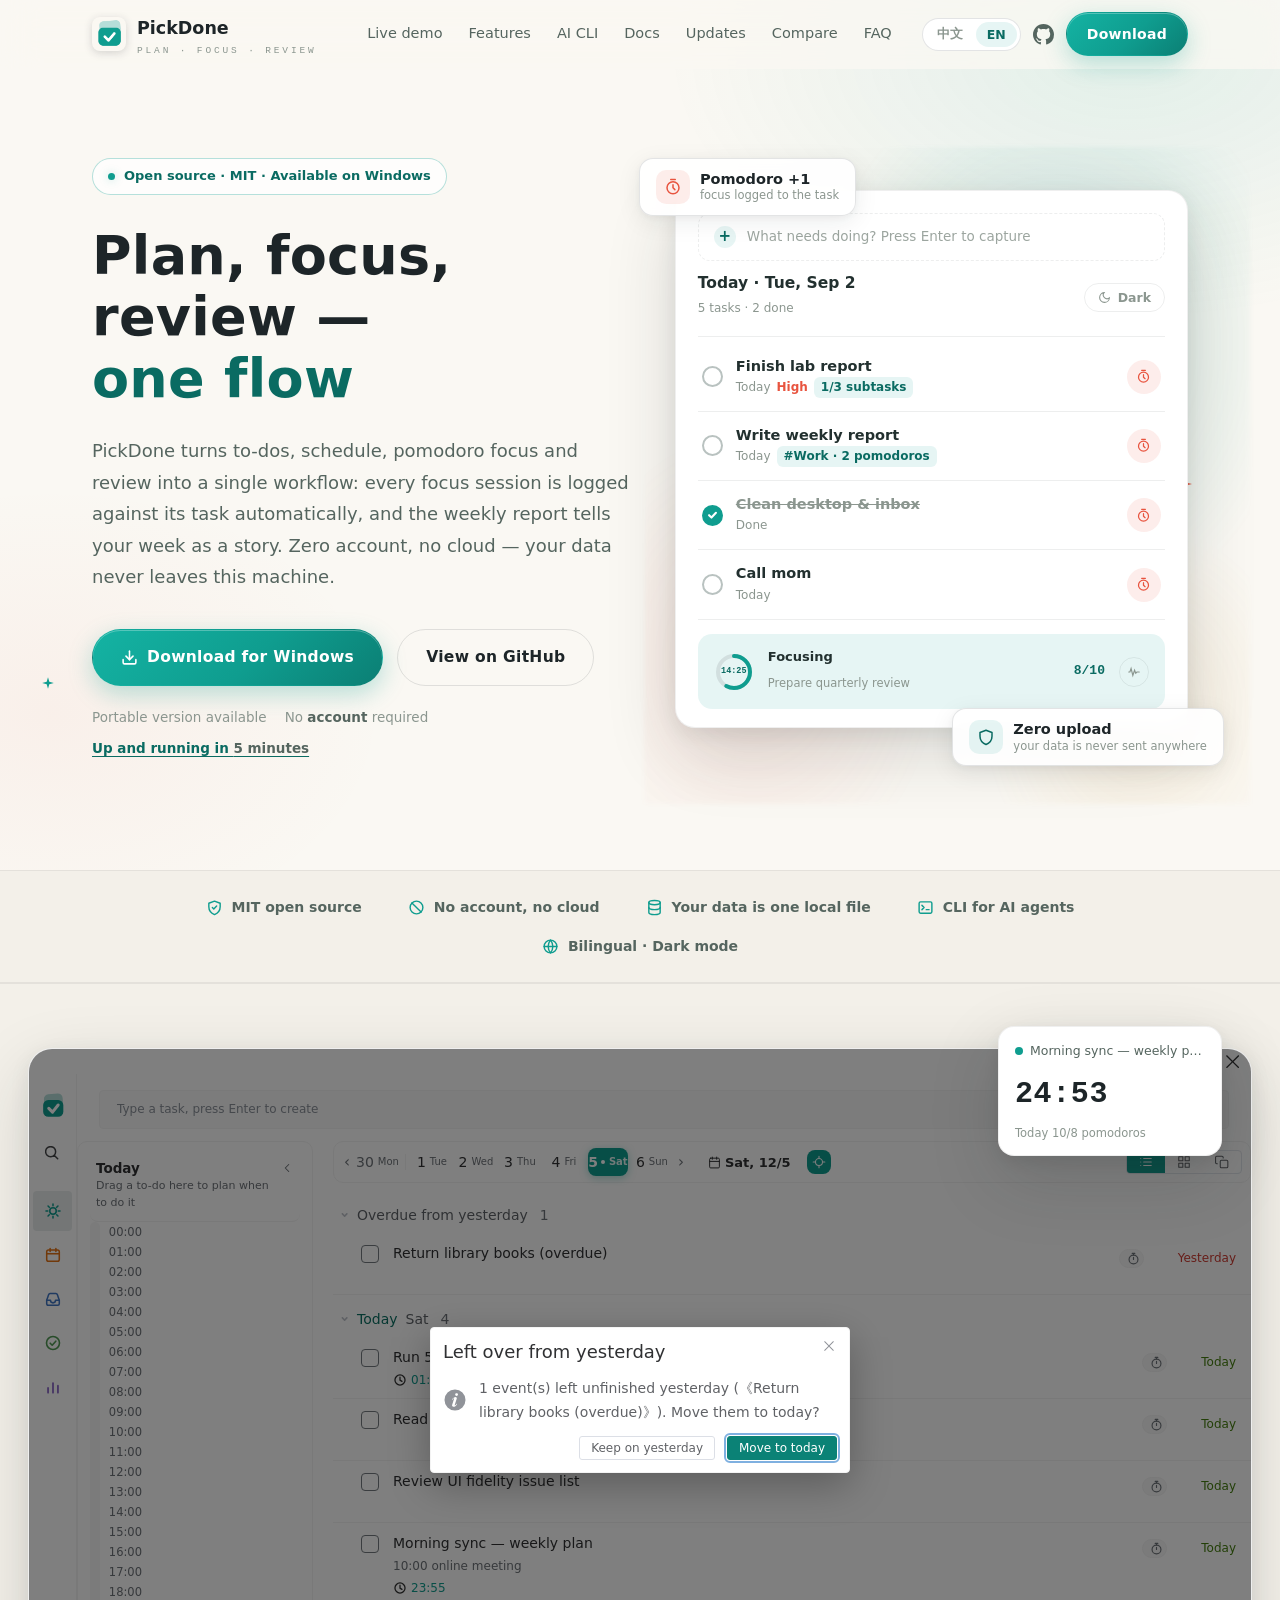
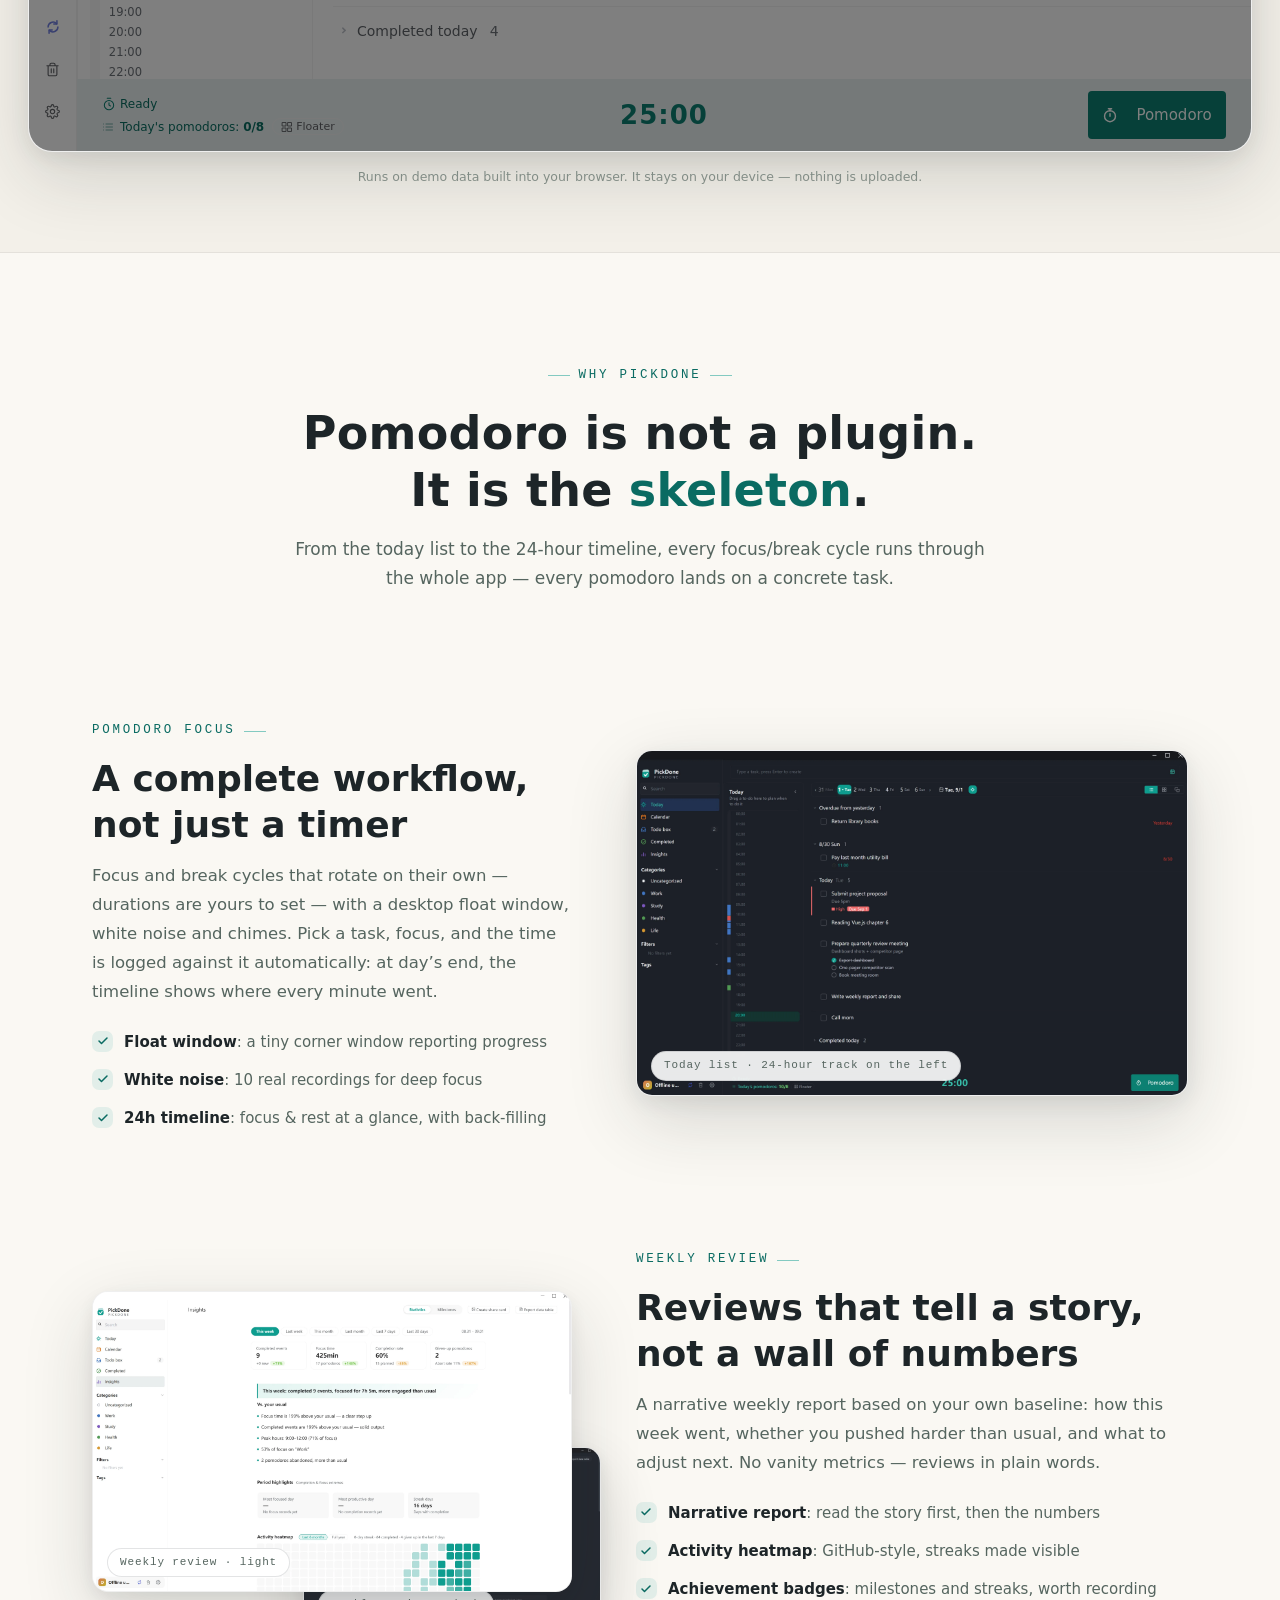
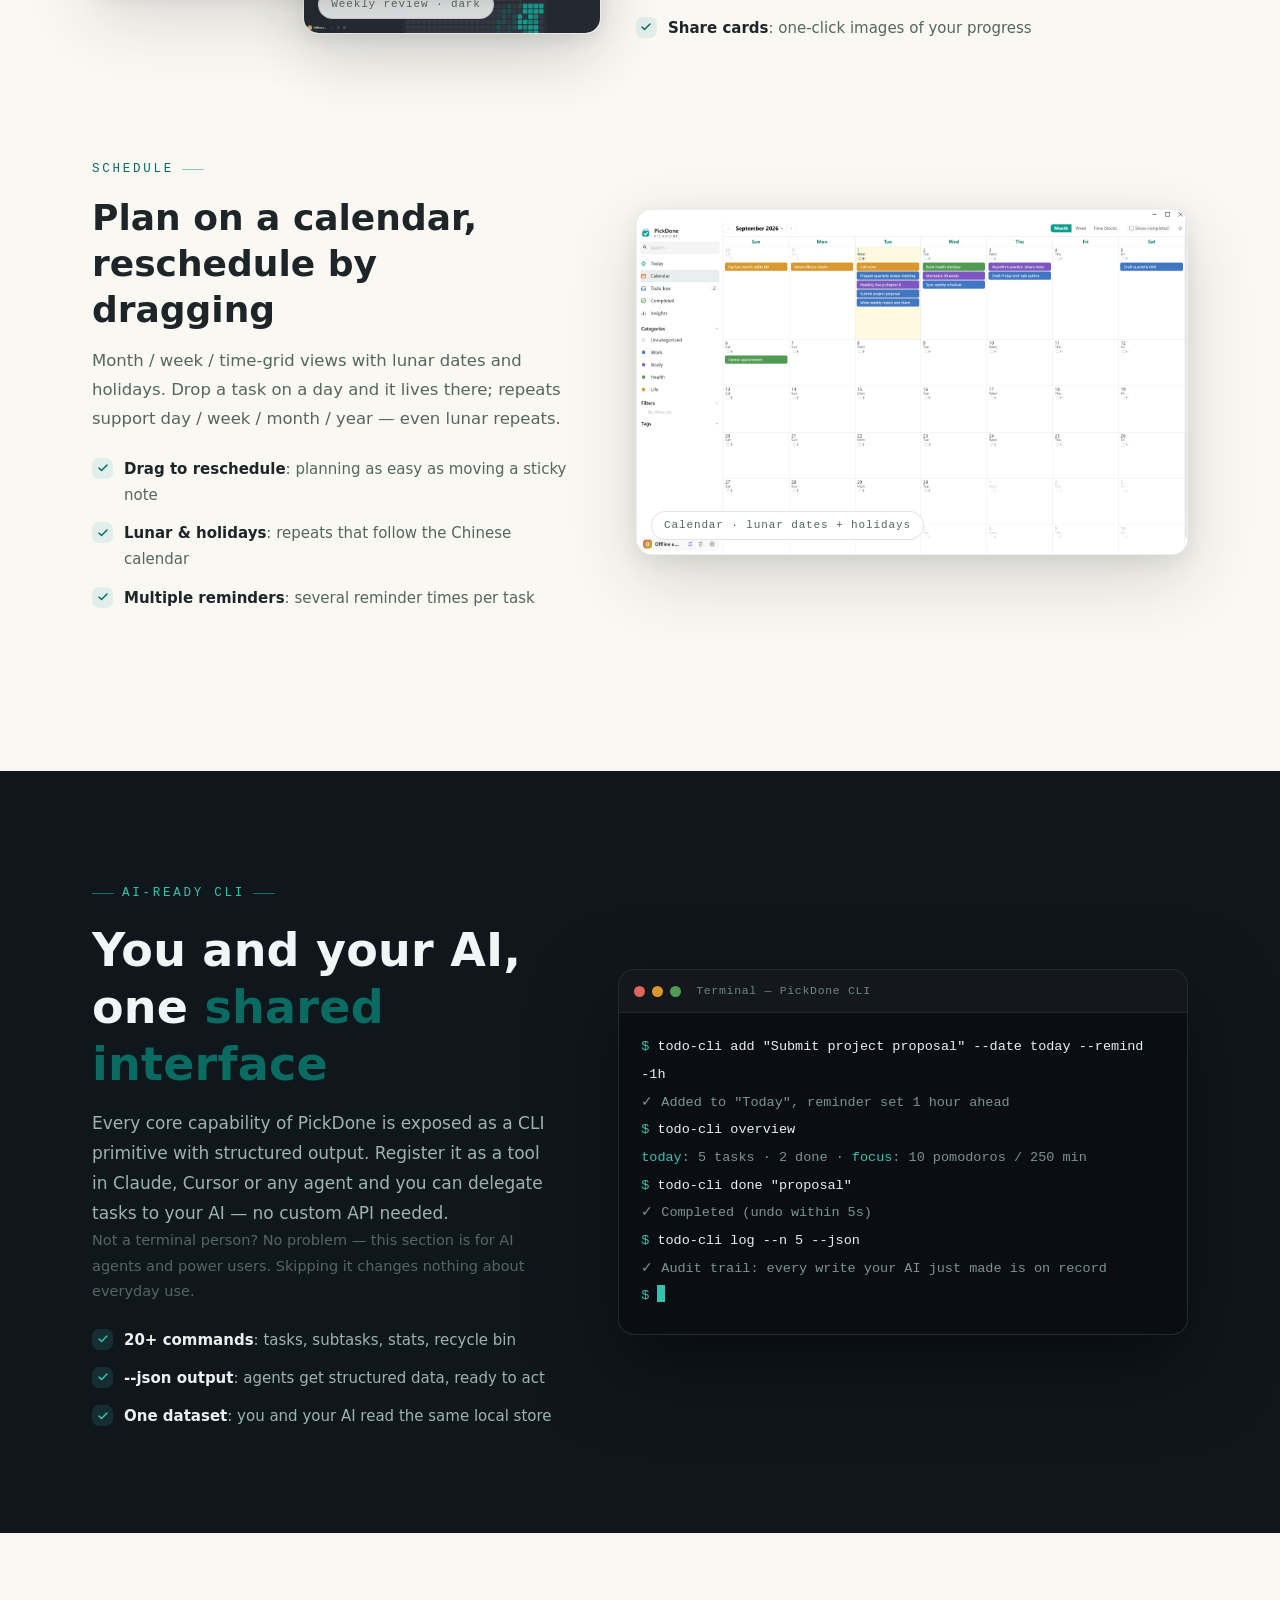
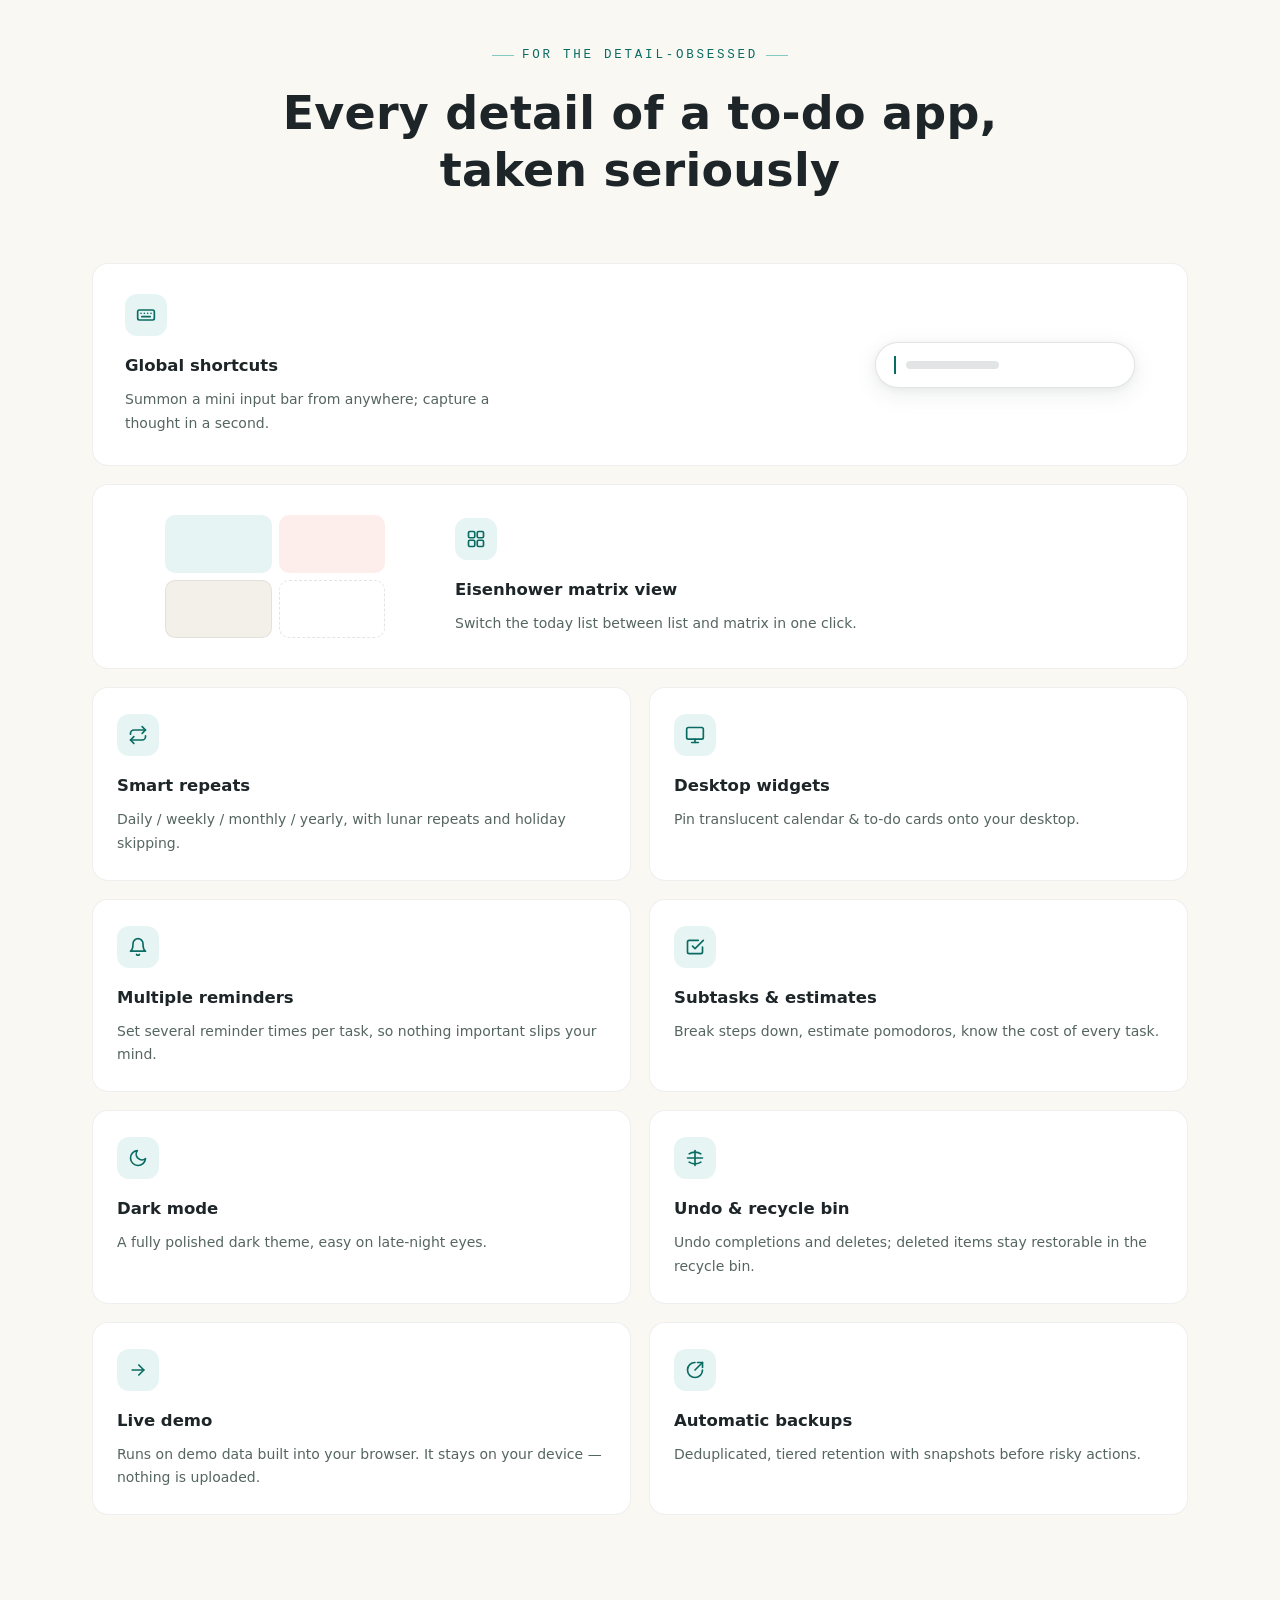
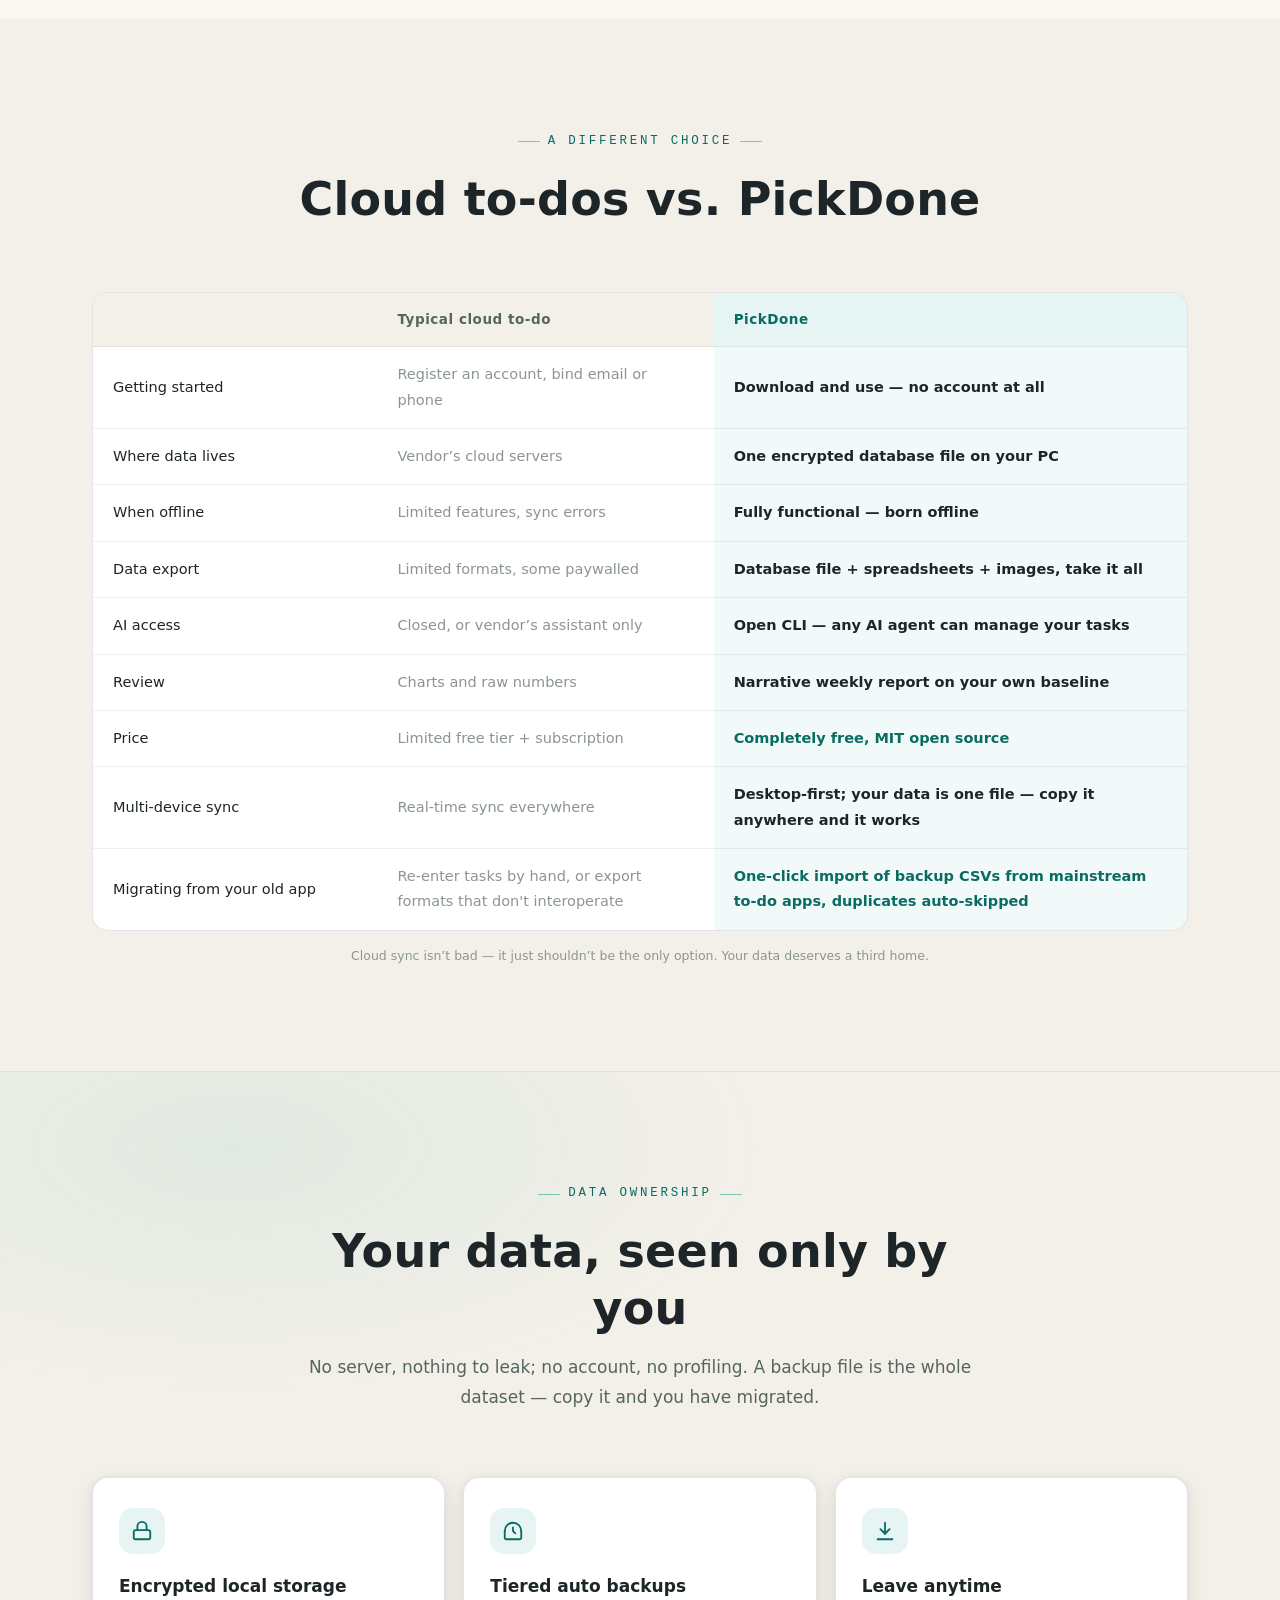
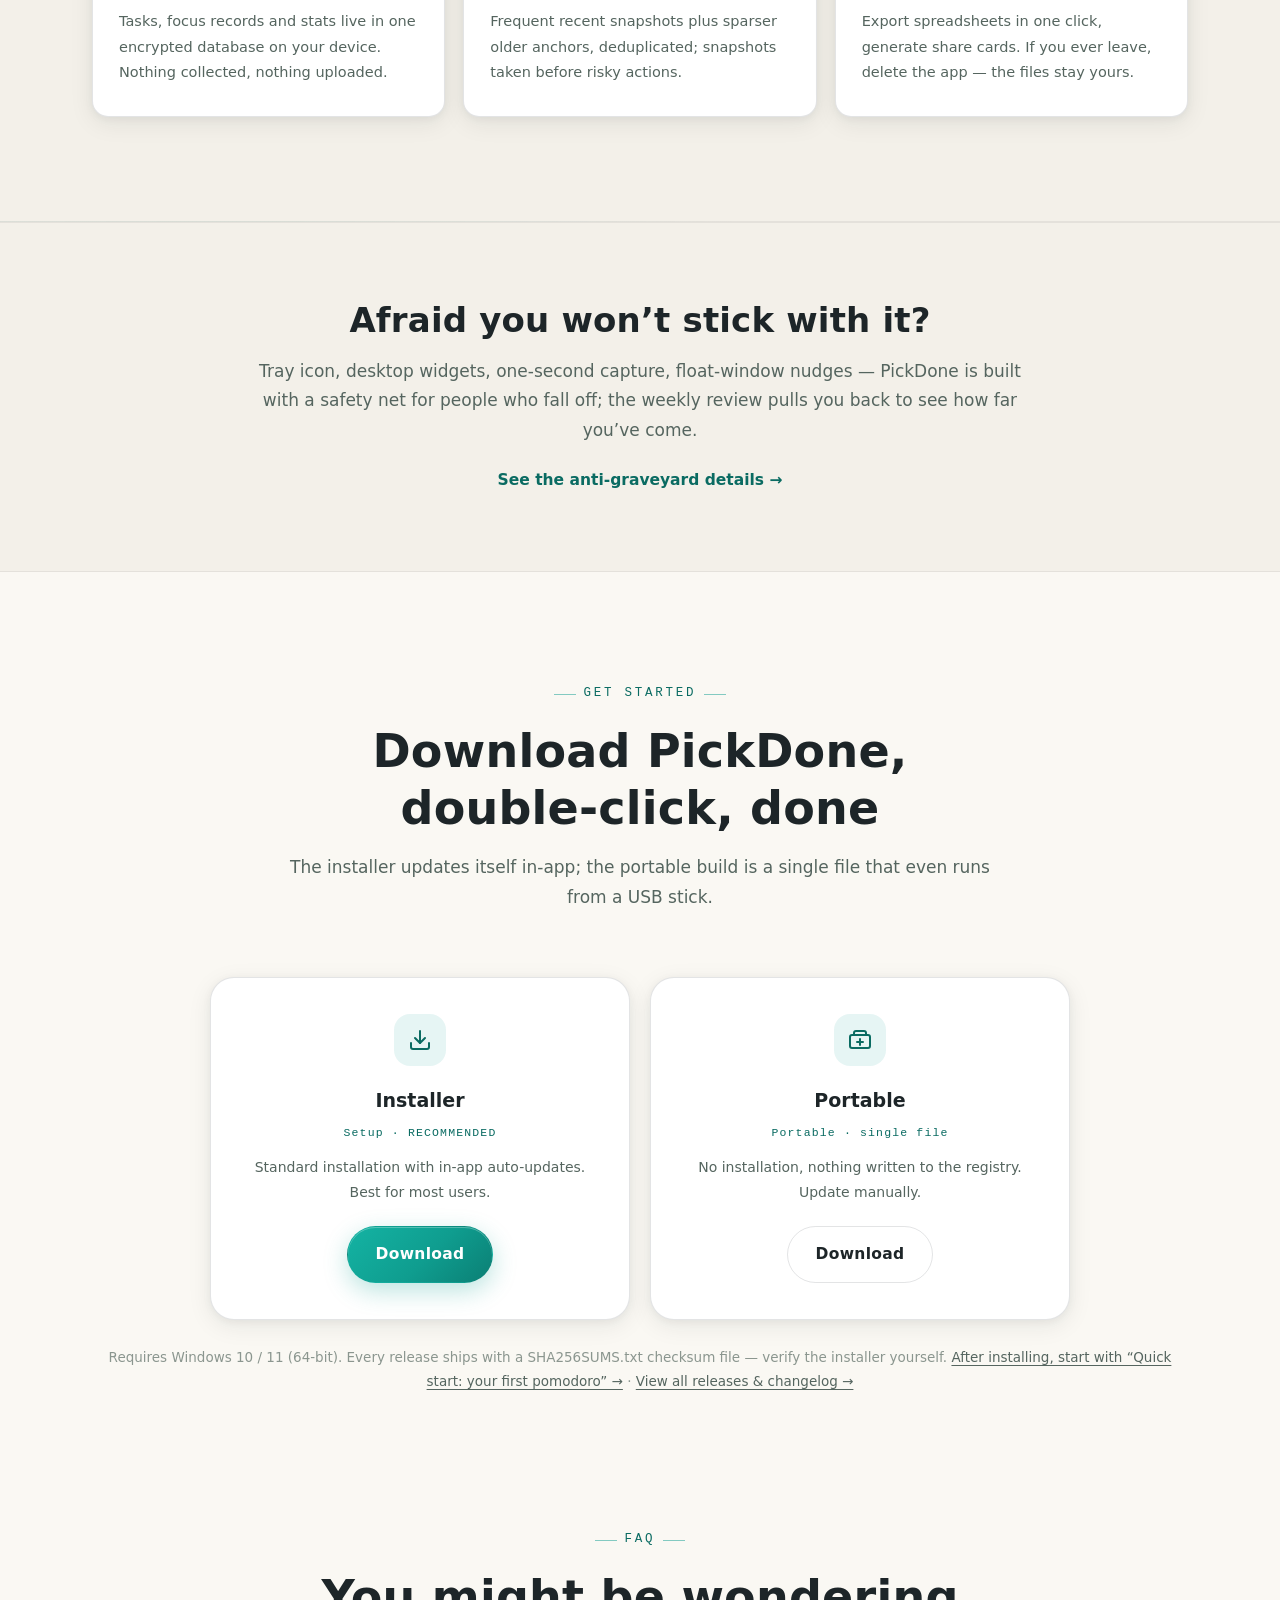
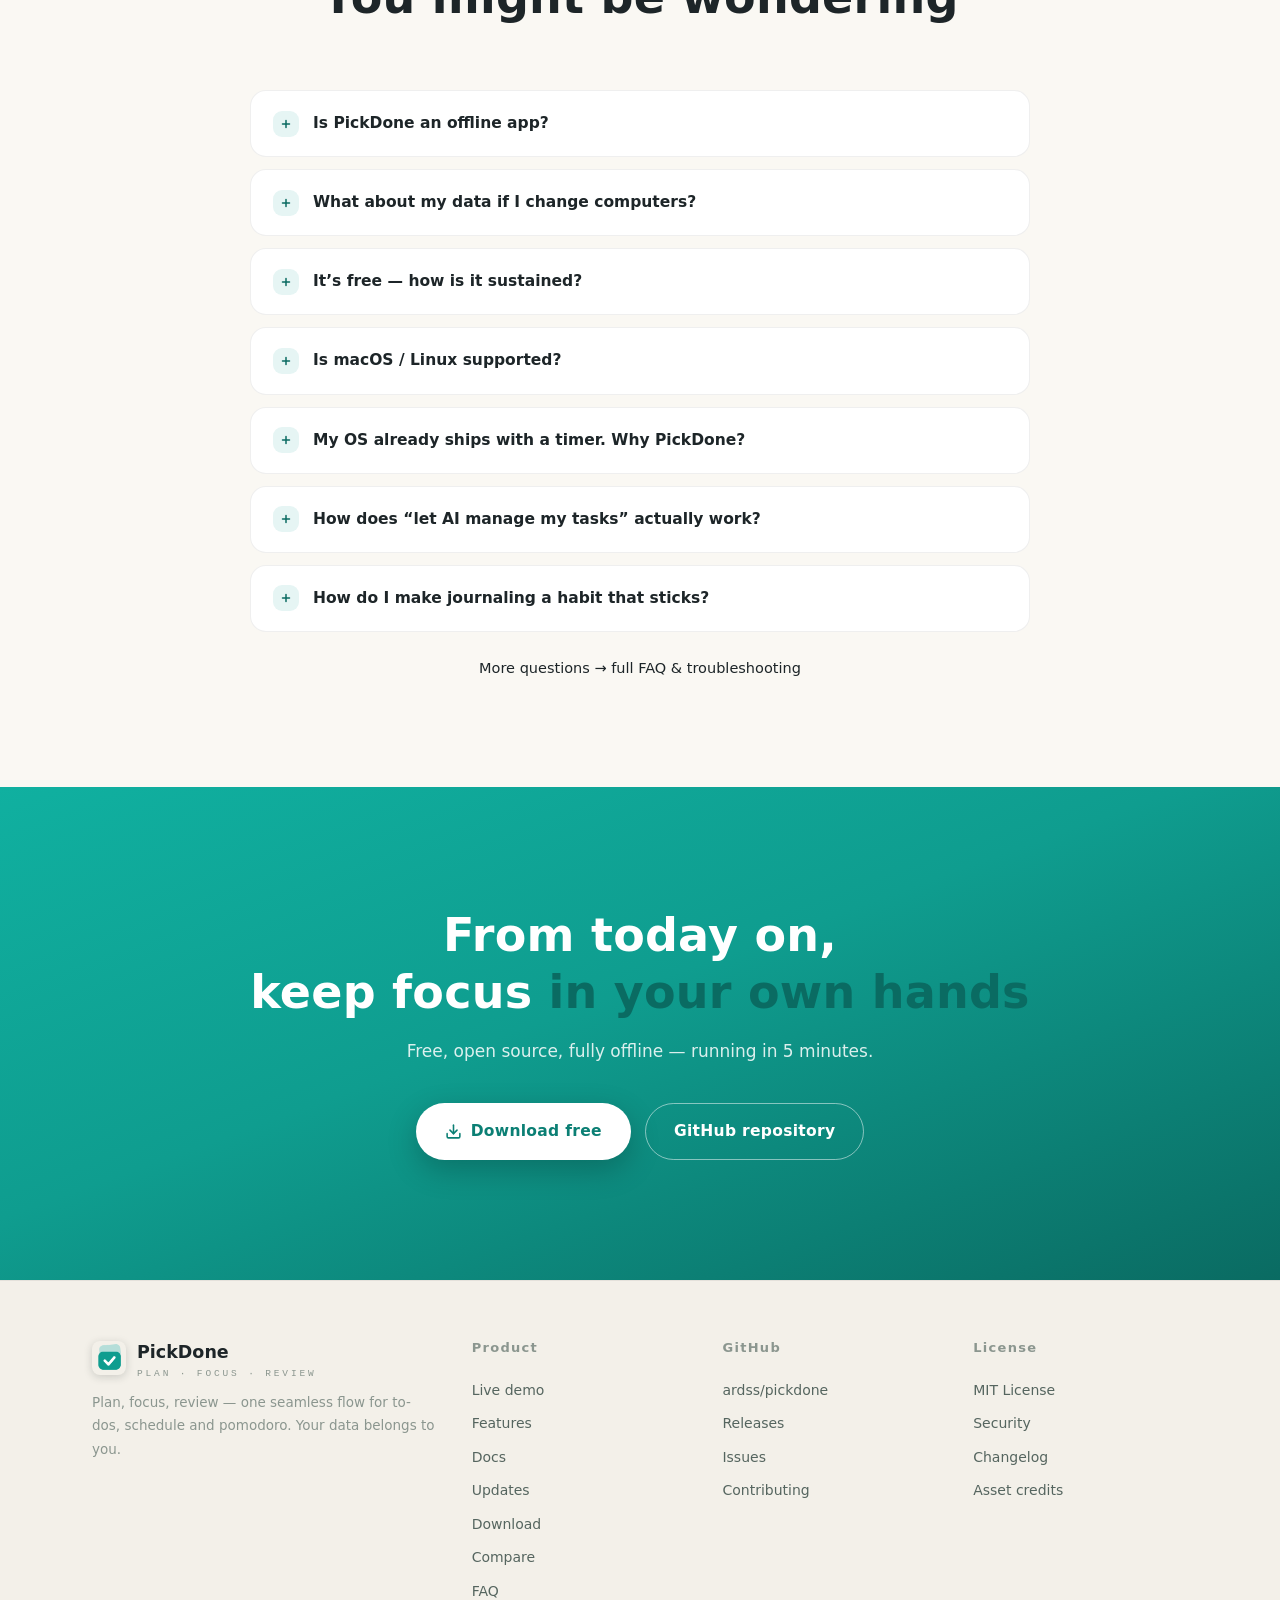
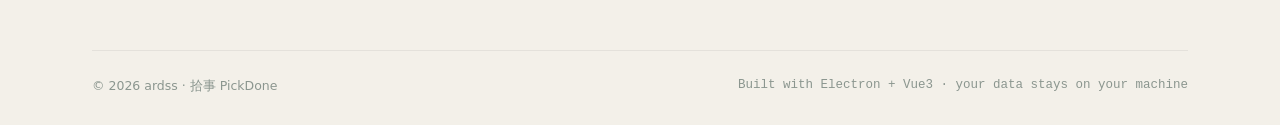
==== index.html @ 3f0115ba "fix(scroll): 语言切换滚动补偿——切语言重载 demo iframe 时记录位置,600ms 后(重载+焦点归位完成)拉回;锚点接管加后台标签瞬移兜底" ====
<!DOCTYPE html>
<html lang="zh-CN">
<head>
<meta charset="UTF-8">
<meta name="viewport" content="width=device-width, initial-scale=1.0">
<title>拾事 PickDone — 计划、专注、复盘，一气呵成</title>
<meta name="description" content="拾事（PickDone）：把待办、日程、番茄专注和数据复盘连成一条工作流——专注自动归账到每件事，周报把一周讲成故事。免费开源，AI 可直接替你管任务；数据只存在你的电脑里。">
<meta property="og:title" content="拾事 PickDone — 你的待办，只属于你">
<meta property="og:description" content="计划、专注、复盘，一气呵成：待办 · 日程 · 番茄 · 周报一条工作流。MIT 开源，AI 可直接替你管任务。">
<meta property="og:type" content="website">
<meta property="og:url" content="https://pickdone.app/">
<meta property="og:image" content="https://pickdone.app/assets/img/og-cover.png">
<meta property="og:image:width" content="1200">
<meta property="og:image:height" content="630">
<meta property="og:site_name" content="PickDone">
<meta property="og:locale" content="zh_CN">
<meta property="og:locale:alternate" content="en_US">
<meta name="twitter:card" content="summary_large_image">
<meta name="twitter:image" content="https://pickdone.app/assets/img/og-cover.png">
<meta name="twitter:title" content="拾事 PickDone — 你的待办，只属于你">
<meta name="twitter:description" content="计划、专注、复盘，一气呵成：待办 · 日程 · 番茄 · 周报一条工作流。MIT 开源，AI 可直接替你管任务。">
<meta name="msvalidate.01" content="02E07FBA0899AEF9E1F41C994A34BA62" />
<link rel="canonical" href="https://pickdone.app/">
<meta name="theme-color" content="#0f9d8f">
<link rel="icon" type="image/png" href="assets/img/logo-64.png">
<link rel="stylesheet" href="assets/css/style.css?v=20260905a">
<script type="application/ld+json">{"@context": "https://schema.org", "@type": "SoftwareApplication", "name": "拾事 PickDone", "alternateName": "PickDone", "operatingSystem": "Windows 10, Windows 11", "applicationCategory": "ProductivityApplication", "description": "本地离线优先的待办 · 日程 · 番茄专注桌面应用。零账号、零联网，数据就是一个本机加密文件。MIT 开源，内置 AI CLI 可让 AI 代理直接管理任务。", "url": "https://pickdone.app/", "downloadUrl": "https://pickdone.app/", "softwareVersion": "0.1.0", "dateModified": "2026-09-04", "isAccessibleForFree": true, "license": "https://opensource.org/licenses/MIT", "offers": {"@type": "Offer", "price": "0", "priceCurrency": "USD"}, "author": {"@type": "Organization", "name": "PickDone", "url": "https://pickdone.app/"}, "featureList": "离线待办与日程、番茄专注与自动记账、统计复盘、本机加密存储、自动备份、AI CLI、双语言界面"}</script>
<script type="application/ld+json">{"@context": "https://schema.org", "@type": "WebSite", "name": "拾事 PickDone", "url": "https://pickdone.app/", "inLanguage": "zh-CN"}</script>
  <script>if ('scrollRestoration' in history) history.scrollRestoration = 'manual'</script>
</head>
<body>

<!-- ================= 导航 ================= -->
<header class="nav" id="nav">
  <div class="nav-inner">
    <a class="brand" href="#top" aria-label="PickDone 首页">
      <img src="assets/img/logo.png" alt="" width="34" height="34">
      <span data-i18n-html="brand.name">拾事<small>PICKDONE</small></span>
    </a>
    <nav class="nav-links" aria-label="主导航">
      <a href="#demo" data-i18n="nav.demo">在线演示</a>
      <a href="#pillars" data-i18n="nav.features">功能</a>
      <a href="#cli" data-i18n="nav.cli">AI CLI</a>
      <a href="docs.html" data-i18n="nav.docs">文档</a>
      <a href="blog.html" data-i18n="nav.blog">更新</a>
      <a href="#compare" data-i18n="nav.compare">对比</a>
      <a href="#faq" data-i18n="nav.faq">常见问题</a>
    </nav>
    <div class="nav-acts">
      <div class="lang-switch" role="group" aria-label="Language">
        <button type="button" id="langZh" class="on" aria-pressed="true">中文</button>
        <button type="button" id="langEn" aria-pressed="false">EN</button>
      </div>
      <a class="gh-link" href="https://github.com/ardss/pickdone" target="_blank" rel="noopener" aria-label="GitHub">
        <svg width="21" height="21" viewBox="0 0 16 16" fill="currentColor" aria-hidden="true"><path d="M8 0C3.58 0 0 3.58 0 8c0 3.54 2.29 6.53 5.47 7.59.4.07.55-.17.55-.38 0-.19-.01-.82-.01-1.49-2.01.37-2.53-.49-2.69-.94-.09-.23-.48-.94-.82-1.13-.28-.15-.68-.52-.01-.53.63-.01 1.08.58 1.23.82.72 1.21 1.87.87 2.33.66.07-.52.28-.87.51-1.07-1.78-.2-3.64-.89-3.64-3.95 0-.87.31-1.59.82-2.15-.08-.2-.36-1.02.08-2.12 0 0 .67-.21 2.2.82.64-.18 1.32-.27 2-.27s1.36.09 2 .27c1.53-1.04 2.2-.82 2.2-.82.44 1.1.16 1.92.08 2.12.51.56.82 1.27.82 2.15 0 3.07-1.87 3.75-3.65 3.95.29.25.54.73.54 1.48 0 1.07-.01 1.93-.01 2.2 0 .21.15.46.55.38A8.01 8.01 0 0 0 16 8c0-4.42-3.58-8-8-8Z"/></svg>
      </a>
      <a class="btn btn-primary btn-sm" href="#download" data-i18n="nav.download">免费下载</a>
    </div>
  </div>
</header>

<main id="top">

  <!-- ================= Hero ================= -->
  <section class="hero">
    <div class="wrap hero-grid">
      <span class="spark" style="top:6%;right:46%" aria-hidden="true"><svg width="20" height="20" viewBox="0 0 24 24" fill="currentColor"><path d="M12 2l2.2 7.8L22 12l-7.8 2.2L12 22l-2.2-7.8L2 12l7.8-2.2z"/></svg></span>
      <span class="spark s2" style="bottom:10%;left:-2%" aria-hidden="true"><svg width="14" height="14" viewBox="0 0 24 24" fill="currentColor"><path d="M12 2l2.2 7.8L22 12l-7.8 2.2L12 22l-2.2-7.8L2 12l7.8-2.2z"/></svg></span>
      <span class="spark s3" style="top:52%;right:2%" aria-hidden="true"><svg width="12" height="12" viewBox="0 0 24 24" fill="currentColor"><path d="M12 2l2.2 7.8L22 12l-7.8 2.2L12 22l-2.2-7.8L2 12l7.8-2.2z"/></svg></span>
      <div>
        <span class="hero-badge"><span class="dot"></span><span data-i18n="hero.badge">开源 · MIT 协议 · Windows 可用</span></span>
        <h1 data-i18n-html="hero.h1">计划、专注、复盘，<br><span class="em">一气呵成</span></h1>
        <p class="hero-sub" data-i18n="hero.sub">拾事把待办、日程、番茄专注和数据复盘连成一条工作流：专注时长自动归账到每一件事，周报替你把一周讲成故事。零账号、零联网——数据只存在你的电脑里。</p>
        <div class="hero-cta">
          <a class="btn btn-primary" href="#download">
            <svg width="17" height="17" viewBox="0 0 24 24" fill="none" stroke="currentColor" stroke-width="2.2" stroke-linecap="round" stroke-linejoin="round" aria-hidden="true"><path d="M21 15v4a2 2 0 0 1-2 2H5a2 2 0 0 1-2-2v-4"/><polyline points="7 10 12 15 17 10"/><line x1="12" y1="15" x2="12" y2="3"/></svg>
            <span data-i18n="hero.cta1">免费下载 Windows 版</span>
          </a>
          <a class="btn btn-ghost" href="https://github.com/ardss/pickdone" target="_blank" rel="noopener" data-i18n="hero.cta2">在 GitHub 查看</a>
        </div>
        <p class="hero-meta">
          <span data-i18n-html="hero.m1">免安装便携版可用</span>
          <span data-i18n-html="hero.m2">无需注册<b>任何账号</b></span>
          <a href="docs.html" data-i18n-html="hero.m3">启动即用，<b>5 分钟</b>上手</a>
        </p>
      </div>
      <div class="mock-stage">
        <div class="mock-blob" aria-hidden="true"></div>
        <div class="mock" id="mock" aria-label="拾事今日清单界面演示">
          <div class="mock-quickadd" aria-hidden="true">
            <span class="qa-plus">+</span>
            <span class="qa-text" data-i18n="mk.qa">想做点什么？回车即记，一秒捕获</span>
          </div>
          <div class="mock-head">
            <div class="mock-date"><b data-i18n="mk.date">今天 · 9月2日 周二</b><span data-i18n="mk.sub">5 件待办 · 已完成 2</span></div>
            <button type="button" class="mock-toggle" id="mockTheme" aria-pressed="false">
              <svg width="13" height="13" viewBox="0 0 24 24" fill="none" stroke="currentColor" stroke-width="2" stroke-linecap="round" aria-hidden="true"><path d="M21 12.8A9 9 0 1 1 11.2 3a7 7 0 0 0 9.8 9.8Z"/></svg>
              <span data-i18n="mk.dark">深色</span>
            </button>
          </div>
          <div class="mock-row">
            <span class="mock-check" aria-hidden="true"><svg viewBox="0 0 16 16" fill="none" stroke="currentColor" stroke-width="3" stroke-linecap="round" stroke-linejoin="round"><polyline points="13 4 6.5 11 3 7.5"/></svg></span>
            <div class="mock-body">
              <div class="mock-title" data-i18n="mk.t1">递交项目立项材料</div>
              <div class="mock-meta"><span data-i18n="mk.today">今天</span><span class="prio" data-i18n="mk.prio">高</span><span class="sub" data-i18n="mk.sub1">子任务 1/3</span></div>
            </div>
            <span class="mock-tomato" aria-hidden="true"><svg width="15" height="15" viewBox="0 0 24 24" fill="none" stroke="currentColor" stroke-width="2" stroke-linecap="round"><circle cx="12" cy="13" r="8"/><path d="M12 9v4l2.5 2.5"/><path d="M9 2h6"/></svg></span>
          </div>
          <div class="mock-row">
            <span class="mock-check" aria-hidden="true"><svg viewBox="0 0 16 16" fill="none" stroke="currentColor" stroke-width="3" stroke-linecap="round" stroke-linejoin="round"><polyline points="13 4 6.5 11 3 7.5"/></svg></span>
            <div class="mock-body">
              <div class="mock-title" data-i18n="mk.t2">写周报并发到群里</div>
              <div class="mock-meta"><span data-i18n="mk.today">今天</span><span class="sub" data-i18n="mk.tag">#工作 · 预计 2 个番茄</span></div>
            </div>
            <span class="mock-tomato" aria-hidden="true"><svg width="15" height="15" viewBox="0 0 24 24" fill="none" stroke="currentColor" stroke-width="2" stroke-linecap="round"><circle cx="12" cy="13" r="8"/><path d="M12 9v4l2.5 2.5"/><path d="M9 2h6"/></svg></span>
          </div>
          <div class="mock-row done">
            <span class="mock-check" aria-hidden="true"><svg viewBox="0 0 16 16" fill="none" stroke="currentColor" stroke-width="3" stroke-linecap="round" stroke-linejoin="round"><polyline points="13 4 6.5 11 3 7.5"/></svg></span>
            <div class="mock-body">
              <div class="mock-title" data-i18n="mk.t3">整理桌面与收件箱</div>
              <div class="mock-meta"><span data-i18n="mk.done">已完成</span></div>
            </div>
            <span class="mock-tomato" aria-hidden="true"><svg width="15" height="15" viewBox="0 0 24 24" fill="none" stroke="currentColor" stroke-width="2" stroke-linecap="round"><circle cx="12" cy="13" r="8"/><path d="M12 9v4l2.5 2.5"/><path d="M9 2h6"/></svg></span>
          </div>
          <div class="mock-row">
            <span class="mock-check" aria-hidden="true"><svg viewBox="0 0 16 16" fill="none" stroke="currentColor" stroke-width="3" stroke-linecap="round" stroke-linejoin="round"><polyline points="13 4 6.5 11 3 7.5"/></svg></span>
            <div class="mock-body">
              <div class="mock-title" data-i18n="mk.t4">给妈妈打电话</div>
              <div class="mock-meta"><span data-i18n="mk.today">今天</span></div>
            </div>
            <span class="mock-tomato" aria-hidden="true"><svg width="15" height="15" viewBox="0 0 24 24" fill="none" stroke="currentColor" stroke-width="2" stroke-linecap="round"><circle cx="12" cy="13" r="8"/><path d="M12 9v4l2.5 2.5"/><path d="M9 2h6"/></svg></span>
          </div>
          <div class="mock-bar">
            <span class="mock-ring" aria-hidden="true">
              <svg width="40" height="40" viewBox="0 0 40 40"><circle class="track" cx="20" cy="20" r="16" fill="none" stroke-width="4"/><circle class="fill" id="mockRing" cx="20" cy="20" r="16" fill="none" stroke-width="4" stroke-linecap="round" stroke-dasharray="100.5" stroke-dashoffset="55"/></svg>
              <b id="mockClock">14:32</b>
            </span>
            <span class="mock-bar-text"><b data-i18n="mk.focus">专注中</b><span data-i18n="mk.focusTask">准备季度产品评审会</span></span>
            <span class="mock-bar-count" data-i18n="mk.harvest">8/10</span>
            <span class="mock-noise" aria-hidden="true"><svg width="14" height="14" viewBox="0 0 24 24" fill="none" stroke="currentColor" stroke-width="2" stroke-linecap="round"><path d="M3 12h2l2-6 3 12 3-9 2 5 2-2h4"/></svg></span>
          </div>
        </div>
        <div class="float-chip chip-1">
          <span class="ic">
            <svg width="18" height="18" viewBox="0 0 24 24" fill="none" stroke="currentColor" stroke-width="2" stroke-linecap="round" aria-hidden="true"><circle cx="12" cy="13" r="8"/><path d="M12 9v4l2.5 2.5"/><path d="M9 2h6"/></svg>
          </span>
          <div><b data-i18n="hero.chip1t">番茄 +1</b><span data-i18n="hero.chip1">专注自动归账到任务</span></div>
        </div>
        <div class="float-chip chip-2">
          <span class="ic">
            <svg width="18" height="18" viewBox="0 0 24 24" fill="none" stroke="currentColor" stroke-width="2" stroke-linecap="round" stroke-linejoin="round" aria-hidden="true"><path d="M12 22c5-2 8-5.5 8-11V6l-8-3-8 3v5c0 5.5 3 9 8 11Z"/></svg>
          </span>
          <div><b data-i18n="hero.chip2t">0 上传</b><span data-i18n="hero.chip2">你的数据从没被上传过</span></div>
        </div>
      </div>
    </div>
  </section>

  <!-- ================= 信任条 ================= -->
  <section class="trust">
    <div class="wrap trust-row">
      <span class="trust-item"><svg width="17" height="17" viewBox="0 0 24 24" fill="none" stroke="currentColor" stroke-width="2" stroke-linecap="round" stroke-linejoin="round" aria-hidden="true"><path d="M12 22c5-2 8-5.5 8-11V6l-8-3-8 3v5c0 5.5 3 9 8 11Z"/><polyline points="9 12 11 14 15 10"/></svg><span data-i18n="trust.t1">MIT 开源</span></span>
      <span class="trust-item"><svg width="17" height="17" viewBox="0 0 24 24" fill="none" stroke="currentColor" stroke-width="2" stroke-linecap="round" aria-hidden="true"><circle cx="12" cy="12" r="9"/><path d="M5.5 5.5l13 13"/></svg><span data-i18n="trust.t2">零账号 零联网</span></span>
      <span class="trust-item"><svg width="17" height="17" viewBox="0 0 24 24" fill="none" stroke="currentColor" stroke-width="2" stroke-linecap="round" stroke-linejoin="round" aria-hidden="true"><ellipse cx="12" cy="5" rx="8" ry="3"/><path d="M4 5v14c0 1.7 3.6 3 8 3s8-1.3 8-3V5"/><path d="M4 12c0 1.7 3.6 3 8 3s8-1.3 8-3"/></svg><span data-i18n="trust.t3">数据就是本机一个文件</span></span>
      <span class="trust-item"><svg width="17" height="17" viewBox="0 0 24 24" fill="none" stroke="currentColor" stroke-width="2" stroke-linecap="round" stroke-linejoin="round" aria-hidden="true"><rect x="3" y="4" width="18" height="16" rx="2"/><path d="M7 9l3 3-3 3"/><path d="M13 15h4"/></svg><span data-i18n="trust.t4">CLI 让 AI 替你管任务</span></span>
      <span class="trust-item"><svg width="17" height="17" viewBox="0 0 24 24" fill="none" stroke="currentColor" stroke-width="2" stroke-linecap="round" stroke-linejoin="round" aria-hidden="true"><circle cx="12" cy="12" r="9"/><path d="M3 12h18"/><path d="M12 3a14 14 0 0 1 0 18 14 14 0 0 1 0-18Z"/></svg><span data-i18n="trust.t5">中英双语 · 深色模式</span></span>
    </div>
  </section>

  <!-- ================= 在线演示 ================= -->
  <section class="sec" id="demo">
    <div class="wrap">
      <div class="demo-stage reveal">
        <div class="demo-frame"><iframe src="demo/" title="拾事在线演示" loading="lazy"></iframe></div>
        <aside class="float-demo" aria-hidden="true">
          <div class="fd-task"><span class="fd-dot"></span><span class="fd-name" data-i18n="fl.task">晨会同步本周排期</span></div>
          <div class="fd-time" id="fdTime">25:00</div>
          <div class="fd-meta" data-i18n="fl.count">今日番茄 10/8</div>
        </aside>
      </div>
      <p class="demo-note" data-i18n="demo.note">内容由浏览器内置的演示数据生成，仅保存在你自己的设备上，不会上传。</p>
    </div>
  </section>

  <!-- ================= 三大支柱 ================= -->
  <section class="sec" id="pillars">
    <div class="wrap">
      <div class="sec-head reveal">
        <span class="eyebrow" data-i18n="pillars.eyebrow">为什么是拾事</span>
        <h2 data-i18n-html="pillars.h2">番茄不是插件，<br>是整个产品的<span class="hl">骨架</span></h2>
        <p class="lede" data-i18n="pillars.lede">从今日清单到 24 小时时间轴，专注与休息的每一次轮转都贯穿全程——每个番茄都会沉淀到具体的事项上。</p>
      </div>

      <!-- 支柱 1：番茄工作流 -->
      <div class="pillar">
        <div class="pillar-copy reveal">
          <span class="eyebrow" data-i18n="p1.eyebrow">番茄专注</span>
          <h3 data-i18n="p1.h">一条完整的工作流，不只是一个计时器</h3>
          <p data-i18n="p1.p">专注与休息自动轮转，时长在设置里随便调；桌面悬浮窗、白噪音与提示音陪伴。专注时挂上任务，结束时时长自动归账——一天结束，时间轴上看得见每一分钟去了哪。</p>
          <ul class="pillar-points">
            <li><span class="pt-ic"><svg width="12" height="12" viewBox="0 0 24 24" fill="none" stroke="currentColor" stroke-width="3" stroke-linecap="round" stroke-linejoin="round" aria-hidden="true"><polyline points="20 6 9 17 4 12"/></svg></span><span data-i18n-html="p1.b1"><b>悬浮窗</b>：缩到角落的专注小窗，随时报进度</span></li>
            <li><span class="pt-ic"><svg width="12" height="12" viewBox="0 0 24 24" fill="none" stroke="currentColor" stroke-width="3" stroke-linecap="round" stroke-linejoin="round" aria-hidden="true"><polyline points="20 6 9 17 4 12"/></svg></span><span data-i18n-html="p1.b2"><b>白噪音</b>：10 类真实录音，专注更有沉浸感</span></li>
            <li><span class="pt-ic"><svg width="12" height="12" viewBox="0 0 24 24" fill="none" stroke="currentColor" stroke-width="3" stroke-linecap="round" stroke-linejoin="round" aria-hidden="true"><polyline points="20 6 9 17 4 12"/></svg></span><span data-i18n-html="p1.b3"><b>24h 时间轴</b>：专注与休息一目了然，支持事后补录</span></li>
          </ul>
        </div>
        <div class="pillar-shot reveal d1" style="--tint:rgba(232,84,63,0.10)">
          <div class="frame">
            <img loading="lazy" width="1600" height="1000"
                 data-shots='{"zh":"assets/shots/today-dark.webp","en":"assets/shots/en-today-dark.webp"}'
                 src="assets/shots/today-dark.webp" alt="深色模式下的今日待办与时间轨">
            <span class="shot-cap" data-i18n="p1.cap">今日待办 · 左侧为 24 小时时间轨</span>
          </div>
        </div>
      </div>

      <!-- 支柱 2：数据复盘 -->
      <div class="pillar rev">
        <div class="pillar-copy reveal">
          <span class="eyebrow" data-i18n="p2.eyebrow">数据复盘</span>
          <h3 data-i18n="p2.h">复盘是小作文，不是数字墙</h3>
          <p data-i18n="p2.p">基于你自己的历史基线生成叙事式周报：这周怎么样、比平时更投入还是松懈、下一个周期怎么调整。没有虚荣指标，只有说得人话的复盘。</p>
          <ul class="pillar-points">
            <li><span class="pt-ic"><svg width="12" height="12" viewBox="0 0 24 24" fill="none" stroke="currentColor" stroke-width="3" stroke-linecap="round" stroke-linejoin="round" aria-hidden="true"><polyline points="20 6 9 17 4 12"/></svg></span><span data-i18n-html="p2.b1"><b>叙事周报</b>：先读一段总结，再看数据</span></li>
            <li><span class="pt-ic"><svg width="12" height="12" viewBox="0 0 24 24" fill="none" stroke="currentColor" stroke-width="3" stroke-linecap="round" stroke-linejoin="round" aria-hidden="true"><polyline points="20 6 9 17 4 12"/></svg></span><span data-i18n-html="p2.b2"><b>活跃热力图</b>：GitHub 风格，坚持看得见</span></li>
            <li><span class="pt-ic"><svg width="12" height="12" viewBox="0 0 24 24" fill="none" stroke="currentColor" stroke-width="3" stroke-linecap="round" stroke-linejoin="round" aria-hidden="true"><polyline points="20 6 9 17 4 12"/></svg></span><span data-i18n-html="p2.b4"><b>成就徽章</b>：里程碑与连续坚持，值得被记录</span></li>
            <li><span class="pt-ic"><svg width="12" height="12" viewBox="0 0 24 24" fill="none" stroke="currentColor" stroke-width="3" stroke-linecap="round" stroke-linejoin="round" aria-hidden="true"><polyline points="20 6 9 17 4 12"/></svg></span><span data-i18n-html="p2.b3"><b>分享卡片</b>：一键生成，把坚持晒出来</span></li>
          </ul>
        </div>
        <div class="pillar-shot reveal d1" style="--tint:rgba(15,157,143,0.12)">
          <div class="shot-pair">
            <div class="frame main">
              <img loading="lazy" width="1600" height="1000"
                   data-shots='{"zh":"assets/shots/statistics-light.webp","en":"assets/shots/en-statistics-light.webp"}'
                   src="assets/shots/statistics-light.webp" alt="数据复盘页：叙事式周报与热力图">
              <span class="shot-cap" data-i18n="p2.cap">数据复盘 · 浅色</span>
            </div>
            <div class="frame shadowing">
              <img loading="lazy" width="1600" height="1000"
                   data-shots='{"zh":"assets/shots/statistics-dark.webp","en":"assets/shots/en-statistics-dark.webp"}'
                   src="assets/shots/statistics-dark.webp" alt="数据复盘页深色模式">
              <span class="shot-cap" data-i18n="p2.capDark">数据复盘 · 深色</span>
            </div>
          </div>
        </div>
      </div>

      <!-- 支柱 3：日程 -->
      <div class="pillar">
        <div class="pillar-copy reveal">
          <span class="eyebrow" data-i18n="p3.eyebrow">日程月历</span>
          <h3 data-i18n="p3.h">月历上排日程，拖一下就改期</h3>
          <p data-i18n="p3.p">月 / 周 / 时间块三种视图，农历、节假日与调休一应俱全。任务拖到哪天就算哪天；重复任务支持天 / 周 / 月 / 年，甚至按农历重复。</p>
          <ul class="pillar-points">
            <li><span class="pt-ic"><svg width="12" height="12" viewBox="0 0 24 24" fill="none" stroke="currentColor" stroke-width="3" stroke-linecap="round" stroke-linejoin="round" aria-hidden="true"><polyline points="20 6 9 17 4 12"/></svg></span><span data-i18n-html="p3.b1"><b>拖拽改期</b>：排程像挪便签一样直观</span></li>
            <li><span class="pt-ic"><svg width="12" height="12" viewBox="0 0 24 24" fill="none" stroke="currentColor" stroke-width="3" stroke-linecap="round" stroke-linejoin="round" aria-hidden="true"><polyline points="20 6 9 17 4 12"/></svg></span><span data-i18n-html="p3.b2"><b>农历与节假日</b>：按中国日历过日子的任务也能重复</span></li>
            <li><span class="pt-ic"><svg width="12" height="12" viewBox="0 0 24 24" fill="none" stroke="currentColor" stroke-width="3" stroke-linecap="round" stroke-linejoin="round" aria-hidden="true"><polyline points="20 6 9 17 4 12"/></svg></span><span data-i18n-html="p3.b3"><b>多重提醒</b>：一件事可以设多个提醒时间</span></li>
          </ul>
        </div>
        <div class="pillar-shot reveal d1" style="--tint:rgba(126,87,194,0.10)">
          <div class="frame">
            <img loading="lazy" width="800" height="500"
                 data-shots='{"zh":"assets/img/calendar-drag.gif?v=4","en":"assets/shots/en-calendar-light.webp?v=2"}'
                 src="assets/img/calendar-drag.gif?v=4" alt="月历拖拽改期实录：把任务拖到另一天即完成改期">
            <span class="shot-cap" data-i18n="p3.cap">日程月历 · 农历 + 节假日</span>
          </div>
        </div>
      </div>
    </div>
  </section>

  <!-- ================= CLI ================= -->
  <section class="sec cli-sec" id="cli">
    <div class="wrap cli-grid">
      <div class="reveal">
        <span class="eyebrow" data-i18n="cli.eyebrow">AI-Ready CLI</span>
        <h2 data-i18n-html="cli.h">你和 AI，<br>用<span class="hl">同一套入口</span></h2>
        <p class="lede" data-i18n="cli.p">拾事的所有核心能力都开放为命令行原语，支持结构化输出。把它注册成 Claude、Cursor 等 AI 助手的工具，你的待办从此可以被托付——不用为 AI 单独开接口。</p>
      <p data-i18n="cli.plain" style="color:var(--text-2);font-size:14.5px;margin-bottom:18px">不会命令行？完全没关系——这一区是给 AI 助手和进阶玩家准备的，跳过它不影响任何日常使用。</p>
        <ul class="pillar-points" style="margin-top:22px">
          <li><span class="pt-ic"><svg width="12" height="12" viewBox="0 0 24 24" fill="none" stroke="currentColor" stroke-width="3" stroke-linecap="round" stroke-linejoin="round" aria-hidden="true"><polyline points="20 6 9 17 4 12"/></svg></span><span data-i18n-html="cli.b1"><b>20+ 命令</b>：任务、子任务、统计、回收站全域覆盖</span></li>
          <li><span class="pt-ic"><svg width="12" height="12" viewBox="0 0 24 24" fill="none" stroke="currentColor" stroke-width="3" stroke-linecap="round" stroke-linejoin="round" aria-hidden="true"><polyline points="20 6 9 17 4 12"/></svg></span><span data-i18n-html="cli.b2"><b>--json 输出</b>：Agent 拿到结构化数据就能干活</span></li>
          <li><span class="pt-ic"><svg width="12" height="12" viewBox="0 0 24 24" fill="none" stroke="currentColor" stroke-width="3" stroke-linecap="round" stroke-linejoin="round" aria-hidden="true"><polyline points="20 6 9 17 4 12"/></svg></span><span data-i18n-html="cli.b3"><b>同一份数据</b>：人和 AI 读写同一个本地库，没有同步</span></li>
        </ul>
      </div>
      <div class="reveal d1">
        <div class="terminal" role="img" aria-label="终端演示：通过 CLI 管理任务">
          <div class="term-bar"><i></i><i></i><i></i><span data-i18n="cli.term">终端 — 拾事 CLI</span></div>
          <div class="term-body">
            <div class="t-cmd" data-i18n="cli.c1">todo-cli add "递交项目立项材料" --date today --remind -1h</div>
            <div class="t-out" data-i18n="cli.o1">✓ 已添加到「今天」，并设置提前 1 小时提醒</div>
            <div class="t-cmd" data-i18n="cli.c2">todo-cli overview</div>
            <div class="t-out" data-i18n-html="cli.o2"><span class="k">today</span>: 5 件待办 · 2 件已完成 · <span class="k">focus</span>: 10 个番茄 / 250 分钟</div>
            <div class="t-cmd" data-i18n="cli.c3">todo-cli done "立项材料"</div>
            <div class="t-out" data-i18n="cli.o3">✓ 已完成（可撤销 5 秒）</div>
            <div class="t-cmd" data-i18n="cli.c4">todo-cli log --n 5 --json</div>
            <div class="t-out" data-i18n="cli.o4">✓ 审计流水：AI 刚才的每一步写入都在案可查</div>
            <div class="t-cmd"><span class="t-caret" aria-hidden="true"></span></div>
          </div>
        </div>
      </div>
    </div>
  </section>

  <!-- ================= 功能格 ================= -->
  <section class="sec" id="features">
    <div class="wrap">
      <div class="sec-head reveal">
        <span class="eyebrow" data-i18n="feat.eyebrow">细节控的舒适区</span>
        <h2 data-i18n="feat.h">把待办当产品的每个细节都认真做</h2>
      </div>
      <div class="feat-grid">
        <div class="feat wide reveal">
          <div class="wide-copy">
            <span class="f-ic"><svg width="20" height="20" viewBox="0 0 24 24" fill="none" stroke="currentColor" stroke-width="2" stroke-linecap="round" stroke-linejoin="round" aria-hidden="true"><rect x="2" y="6" width="20" height="12" rx="2"/><path d="M6 10h.01M10 10h.01M14 10h.01M18 10h.01M7 14h10"/></svg></span>
            <h4 data-i18n="f6.h">全局快捷键</h4>
            <p data-i18n="f6.p">任何界面一键唤起迷你输入条，想到什么一秒记下。</p>
          </div>
          <div class="wide-visual" aria-hidden="true"><span class="qa-pill"><i class="qa-caret"></i><i class="qa-line"></i></span></div>
        </div>
        <div class="feat wide rev reveal d1">
          <div class="wide-copy">
            <span class="f-ic"><svg width="20" height="20" viewBox="0 0 24 24" fill="none" stroke="currentColor" stroke-width="2" aria-hidden="true"><rect x="3" y="3" width="7.5" height="7.5" rx="1.5"/><rect x="13.5" y="3" width="7.5" height="7.5" rx="1.5"/><rect x="3" y="13.5" width="7.5" height="7.5" rx="1.5"/><rect x="13.5" y="13.5" width="7.5" height="7.5" rx="1.5"/></svg></span>
            <h4 data-i18n="f1.h">四象限矩阵视图</h4>
            <p data-i18n="f1.p">今日清单在列表与四象限之间一键切换，要事一眼定位。</p>
          </div>
          <div class="wide-visual" aria-hidden="true"><span class="quad"><i></i><i></i><i></i><i></i></span></div>
        </div>
        <div class="feat reveal d2">
          <span class="f-ic"><svg width="20" height="20" viewBox="0 0 24 24" fill="none" stroke="currentColor" stroke-width="2" stroke-linecap="round" stroke-linejoin="round" aria-hidden="true"><path d="M17 2l4 4-4 4"/><path d="M3 11v-1a4 4 0 0 1 4-4h14"/><path d="M7 22l-4-4 4-4"/><path d="M21 13v1a4 4 0 0 1-4 4H3"/></svg></span>
          <h4 data-i18n="f3.h">智能重复</h4>
          <p data-i18n="f3.p">天 / 周 / 月 / 年任意组合，支持农历重复与跳过节假日。</p>
        </div>
        <div class="feat reveal">
          <span class="f-ic"><svg width="20" height="20" viewBox="0 0 24 24" fill="none" stroke="currentColor" stroke-width="2" stroke-linecap="round" stroke-linejoin="round" aria-hidden="true"><rect x="2" y="3" width="20" height="14" rx="2"/><path d="M8 21h8"/><path d="M12 17v4"/></svg></span>
          <h4 data-i18n="f5.h">桌面小组件</h4>
          <p data-i18n="f5.p">半透明日历、待办卡钉在桌面上，回到桌面一眼看清今天。</p>
        </div>
        <div class="feat reveal d1">
          <span class="f-ic"><svg width="20" height="20" viewBox="0 0 24 24" fill="none" stroke="currentColor" stroke-width="2" stroke-linecap="round" stroke-linejoin="round" aria-hidden="true"><path d="M18 8a6 6 0 0 0-12 0c0 7-3 9-3 9h18s-3-2-3-9"/><path d="M13.7 21a2 2 0 0 1-3.4 0"/></svg></span>
          <h4 data-i18n="f2.h">多重提醒</h4>
          <p data-i18n="f2.p">一件事可以设多个提醒时间点，重要的事不靠脑子记。</p>
        </div>
        <div class="feat reveal d2">
          <span class="f-ic"><svg width="20" height="20" viewBox="0 0 24 24" fill="none" stroke="currentColor" stroke-width="2" stroke-linecap="round" stroke-linejoin="round" aria-hidden="true"><path d="M9 11l3 3L22 4"/><path d="M21 12v6a2 2 0 0 1-2 2H5a2 2 0 0 1-2-2V6a2 2 0 0 1 2-2h11"/></svg></span>
          <h4 data-i18n="f4.h">子任务与番茄预估</h4>
          <p data-i18n="f4.p">拆步骤、估番茄，每个任务的花费都算得清清楚楚。</p>
        </div>
        <div class="feat reveal">
          <span class="f-ic"><svg width="20" height="20" viewBox="0 0 24 24" fill="none" stroke="currentColor" stroke-width="2" stroke-linecap="round" stroke-linejoin="round" aria-hidden="true"><path d="M21 12.8A9 9 0 1 1 11.2 3a7 7 0 0 0 9.8 9.8Z"/></svg></span>
          <h4 data-i18n="f7.h">深色模式</h4>
          <p data-i18n="f7.p">完整打磨的深色主题，深夜专注不刺眼，跟随或手动切换。</p>
        </div>
        <div class="feat reveal d1">
          <span class="f-ic"><svg width="20" height="20" viewBox="0 0 24 24" fill="none" stroke="currentColor" stroke-width="2" stroke-linecap="round" stroke-linejoin="round" aria-hidden="true"><path d="M12 3v18"/><path d="M5 7c2-1.5 4.5-2 7-2s5 .5 7 2"/><path d="M5 17c2 1.5 4.5 2 7 2s5-.5 7-2"/><path d="M3 12h18"/></svg></span>
          <h4 data-i18n="f8.h">撤销与回收站</h4>
          <p data-i18n="f8.p">完成、删除都可撤销；误删的东西在回收站里等你反悔。</p>
        </div>
        <a class="feat feat-link reveal d2" href="#demo">
          <span class="f-ic"><svg width="20" height="20" viewBox="0 0 24 24" fill="none" stroke="currentColor" stroke-width="2" stroke-linecap="round" stroke-linejoin="round" aria-hidden="true"><path d="M5 12h14"/><path d="M13 6l6 6-6 6"/></svg></span>
          <h4 data-i18n="nav.demo">在线演示</h4>
          <p data-i18n="demo.note">内容由浏览器内置的演示数据生成，仅保存在你自己的设备上，不会上传。</p>
        </a>
        <div class="feat reveal d2">
          <span class="f-ic"><svg width="20" height="20" viewBox="0 0 24 24" fill="none" stroke="currentColor" stroke-width="2" stroke-linecap="round" stroke-linejoin="round" aria-hidden="true"><path d="M21 12a9 9 0 1 1-9-9"/><path d="M21 3l-9 9"/><path d="M15 3h6v6"/></svg></span>
          <h4 data-i18n="f9.h">自动备份</h4>
          <p data-i18n="f9.p">内容去重 + 分级保留 + 危险操作前快照，一键从备份恢复。</p>
        </div>
      </div>
  </section>

  <!-- ================= 对比 ================= -->
  <section class="sec" id="compare" style="background:var(--bg-2)">
    <div class="wrap">
      <div class="sec-head reveal">
        <span class="eyebrow" data-i18n="cmp.eyebrow">不一样的选择</span>
        <h2 data-i18n="cmp.h">主流云待办，和拾事有什么不同</h2>
      </div>
      <div class="compare reveal d1">
        <table class="cmp">
          <thead>
            <tr>
              <th style="width:26%" data-i18n="cmp.col0"></th>
              <th data-i18n="cmp.col1">主流云待办</th>
              <th class="me" data-i18n="cmp.col2">拾事 PickDone</th>
            </tr>
          </thead>
          <tbody>
            <tr>
              <td data-i18n="cmp.r0">开始使用</td>
              <td class="dim" data-i18n="cmp.r0a">注册账号，绑定邮箱或手机号</td>
              <td class="me" data-i18n="cmp.r0b">下载即用，无需任何账号</td>
            </tr>
            <tr>
              <td data-i18n="cmp.r1">数据存在哪</td>
              <td class="dim" data-i18n="cmp.r1a">厂商的云端服务器</td>
              <td class="me" data-i18n="cmp.r1b">你电脑里的一个加密数据库文件</td>
            </tr>
            <tr>
              <td data-i18n="cmp.r2">断网时</td>
              <td class="dim" data-i18n="cmp.r2a">功能受限，同步报错</td>
              <td class="me" data-i18n="cmp.r2b">完整可用，本就为离线而生</td>
            </tr>
            <tr>
              <td data-i18n="cmp.r3">数据导出</td>
              <td class="dim" data-i18n="cmp.r3a">格式受限，部分功能要会员</td>
              <td class="me" data-i18n="cmp.r3b">数据库文件 + 数据表格 + 长图，随时带走</td>
            </tr>
            <tr>
              <td data-i18n="cmp.r4">AI 接入</td>
              <td class="dim" data-i18n="cmp.r4a">封闭，或仅限官方助手</td>
              <td class="me" data-i18n="cmp.r4b">开放 CLI，任何 AI 助手都能替你管任务</td>
            </tr>
            <tr>
              <td data-i18n="cmp.r5">复盘</td>
              <td class="dim" data-i18n="cmp.r5a">统计图表与数字</td>
              <td class="me" data-i18n="cmp.r5b">基于个人基线的叙事式周报</td>
            </tr>
            <tr>
              <td data-i18n="cmp.r6">价格</td>
              <td class="dim" data-i18n="cmp.r6a">免费版受限 + 订阅 / 买断</td>
              <td class="me"><span class="yes" data-i18n="cmp.r6b">完全免费，MIT 开源</span></td>
            </tr>
            <tr>
              <td data-i18n="cmp.r7">多端同步</td>
              <td class="dim" data-i18n="cmp.r7a">全平台实时同步</td>
              <td class="me" data-i18n="cmp.r7b">桌面优先；数据是一个文件，拷到哪用到哪</td>
            </tr>
            <tr>
              <td data-i18n="cmp.r8">从旧应用迁移</td>
              <td class="dim" data-i18n="cmp.r8a">手动重录，或导出格式互不相通</td>
              <td class="me"><span class="yes" data-i18n="cmp.r8b">一键导入主流待办应用的备份 CSV，重复自动去重</span></td>
            </tr>
          </tbody>
        </table>
        <p class="cmp-note" data-i18n="cmp.note">云同步不是不好——只是它不该是唯一的选项。你的数据该有第三种去处。</p>
      </div>
    </div>
  </section>

  <!-- ================= 隐私 ================= -->
  <section class="sec priv-sec" id="privacy">
    <div class="wrap">
      <div class="sec-head reveal">
        <span class="eyebrow" data-i18n="prv.eyebrow">数据所有权</span>
        <h2 data-i18n="prv.h">你的数据，只有你能看见</h2>
        <p class="lede" data-i18n="prv.lede">没有服务器，就没有泄露；没有账号，就没有画像。备份文件即完整数据，拷走即迁移。</p>
      </div>
      <div class="priv-grid">
        <div class="priv-card reveal">
          <span class="p-ic"><svg width="22" height="22" viewBox="0 0 24 24" fill="none" stroke="currentColor" stroke-width="2" stroke-linecap="round" stroke-linejoin="round" aria-hidden="true"><rect x="3" y="11" width="18" height="10" rx="2"/><path d="M7 11V7a5 5 0 0 1 10 0v4"/></svg></span>
          <h4 data-i18n="prv1.h">本地加密存储</h4>
          <p data-i18n="prv1.p">任务、专注记录与统计全部落在一台设备的加密数据库里，不采集、不上传、不分析。</p>
        </div>
        <div class="priv-card reveal d1">
          <span class="p-ic"><svg width="22" height="22" viewBox="0 0 24 24" fill="none" stroke="currentColor" stroke-width="2" stroke-linecap="round" stroke-linejoin="round" aria-hidden="true"><path d="M21 12v7a2 2 0 0 1-2 2H5a2 2 0 0 1-2-2v-7"/><path d="M21 12a9 9 0 0 0-18 0"/><path d="M12 8v4l2.5 2.5"/></svg></span>
          <h4 data-i18n="prv2.h">自动备份分级保留</h4>
          <p data-i18n="prv2.p">近期高频快照 + 更早的低频锚点，内容去重不占空间；清空回收站这类危险操作前自动留底。</p>
        </div>
        <div class="priv-card reveal d2">
          <span class="p-ic"><svg width="22" height="22" viewBox="0 0 24 24" fill="none" stroke="currentColor" stroke-width="2" stroke-linecap="round" stroke-linejoin="round" aria-hidden="true"><path d="M12 3v12"/><path d="M7 10l5 5 5-5"/><path d="M4 21h16"/></svg></span>
          <h4 data-i18n="prv3.h">随时带走</h4>
          <p data-i18n="prv3.p">数据表格一键导出，分享卡片随出随用；哪天不用了，删掉软件，文件还在你手里。</p>
        </div>
      </div>
    </div>
  </section>

  <!-- ================= 怕坚持不下来 ================= -->
  <section class="sec" style="padding:76px 0;background:var(--bg-2);border-block:1px solid var(--line-2)">
    <div class="wrap" style="max-width:820px;text-align:center">
      <h2 style="font-size:clamp(24px,3.2vw,34px)" data-i18n="gr.h">怕坚持不下来？</h2>
      <p class="lede" data-i18n="gr.p">托盘常驻、桌面小组件、一秒记录、悬浮窗提醒——拾事专门为「坚持不下去」的你设计了兜底；每周复盘还会拉你回来看自己走了多远。</p>
      <p style="margin-top:20px"><a href="faq.html" style="color:var(--brand-ink);font-weight:800;font-size:15.5px" data-i18n="gr.link">看看为「吃灰」设计的细节 →</a></p>
    </div>
  </section>

  <!-- ================= 下载 ================= -->
  <section class="sec" id="download">
    <div class="wrap">
      <div class="sec-head reveal">
        <span class="eyebrow" data-i18n="dl.eyebrow">立即开始</span>
        <h2 data-i18n="dl.h">下载拾事，双击即用</h2>
        <p class="lede" data-i18n="dl.lede">安装版支持应用内自动更新；便携版单文件免安装，拷进 U 盘也能跑。</p>
      </div>
      <div class="dl-grid">
        <div class="dl-card reveal">
          <span class="d-ic"><svg width="24" height="24" viewBox="0 0 24 24" fill="none" stroke="currentColor" stroke-width="2" stroke-linecap="round" stroke-linejoin="round" aria-hidden="true"><path d="M21 15v4a2 2 0 0 1-2 2H5a2 2 0 0 1-2-2v-4"/><polyline points="7 10 12 15 17 10"/><line x1="12" y1="15" x2="12" y2="3"/></svg></span>
          <h4 data-i18n="dl.c1h">安装版</h4>
          <div class="d-tag">Setup · RECOMMENDED</div>
          <p data-i18n="dl.c1p">标准安装，支持应用内自动更新。适合大多数用户。</p>
          <a class="btn btn-primary" href="https://github.com/ardss/pickdone/releases" target="_blank" rel="noopener" data-i18n="dl.go">前往下载</a>
        </div>
        <div class="dl-card reveal d1">
          <span class="d-ic"><svg width="24" height="24" viewBox="0 0 24 24" fill="none" stroke="currentColor" stroke-width="2" stroke-linecap="round" stroke-linejoin="round" aria-hidden="true"><rect x="2" y="7" width="20" height="13" rx="2"/><path d="M6 7V5a2 2 0 0 1 2-2h8a2 2 0 0 1 2 2v2"/><path d="M12 11v6"/><path d="M9 14h6"/></svg></span>
          <h4 data-i18n="dl.c2h">便携版</h4>
          <div class="d-tag" data-i18n="dl.tag">Portable · 单文件</div>
          <p data-i18n="dl.c2p">免安装，不写注册表，放在哪都能跑，更新需手动下载。</p>
          <a class="btn btn-ghost" href="https://github.com/ardss/pickdone/releases" target="_blank" rel="noopener" data-i18n="dl.go2">前往下载</a>
        </div>
      </div>
      <p class="dl-sys">
        <span data-i18n="dl.sys1">系统要求：Windows 10 / 11（64 位）。</span>
        <span data-i18n="dl.sha">每个版本附带 SHA256SUMS.txt 校验文件，安装包可自行核对。</span>
        <a href="docs.html" data-i18n="dl.tut">装好后，先看《5 分钟上手：你的第一个番茄》→</a>
        ·
        <a href="https://github.com/ardss/pickdone/releases" target="_blank" rel="noopener" data-i18n="dl.sys2">查看全部版本与更新日志 →</a>
      </p>
    </div>
  </section>

  <!-- ================= FAQ ================= -->
  <section class="sec" id="faq" style="padding-top:24px">
    <div class="wrap">
      <div class="sec-head reveal">
        <span class="eyebrow" data-i18n="faq.eyebrow">常见问题</span>
        <h2 data-i18n="faq.h">你可能想问</h2>
      </div>
      <div class="faq-list reveal d1">
        <details class="faq">
          <summary><span class="q-ic"><svg width="12" height="12" viewBox="0 0 24 24" fill="none" stroke="currentColor" stroke-width="3" stroke-linecap="round" aria-hidden="true"><path d="M12 5v14M5 12h14"/></svg></span><span data-i18n="q1.q">真的完全离线吗？会不会偷偷联网？</span></summary>
          <p class="a" data-i18n="q1.a">是。拾事没有任何账号体系与云端服务器，任务、专注记录、统计全部存储在本机数据库文件中；应用不采集任何数据。唯一可能的外部请求是检查更新，也可以在设置里改为手动检查。</p>
        </details>
        <details class="faq">
          <summary><span class="q-ic"><svg width="12" height="12" viewBox="0 0 24 24" fill="none" stroke="currentColor" stroke-width="3" stroke-linecap="round" aria-hidden="true"><path d="M12 5v14M5 12h14"/></svg></span><span data-i18n="q2.q">换电脑或重装系统，数据怎么办？</span></summary>
          <p class="a" data-i18n="q2.a">你的全部数据就是一个数据库文件，加上自动备份目录。新机器装好应用后把文件拷回去即可；应用还内置一键从备份恢复，误删了也能找回。</p>
        </details>
        <details class="faq">
          <summary><span class="q-ic"><svg width="12" height="12" viewBox="0 0 24 24" fill="none" stroke="currentColor" stroke-width="3" stroke-linecap="round" aria-hidden="true"><path d="M12 5v14M5 12h14"/></svg></span><span data-i18n="q3.q">免费的，那靠什么维持？</span></summary>
          <p class="a" data-i18n="q3.a">拾事是个人兴趣驱动的开源项目，MIT 协议，代码全部公开，不设付费墙、不塞广告。如果它对你有用，去 GitHub 点个 Star 就是最大的支持。</p>
        </details>
        <details class="faq">
          <summary><span class="q-ic"><svg width="12" height="12" viewBox="0 0 24 24" fill="none" stroke="currentColor" stroke-width="3" stroke-linecap="round" aria-hidden="true"><path d="M12 5v14M5 12h14"/></svg></span><span data-i18n="q4.q">支持 macOS / Linux 吗？</span></summary>
          <p class="a" data-i18n="q4.a">目前主要在 Windows 10 / 11 上打磨与验证。macOS / Linux 在计划中，欢迎到 GitHub 提 issue 反馈需求，甚至参与适配。</p>
        </details>
        <details class="faq">
          <summary><span class="q-ic"><svg width="12" height="12" viewBox="0 0 24 24" fill="none" stroke="currentColor" stroke-width="3" stroke-linecap="round" aria-hidden="true"><path d="M12 5v14M5 12h14"/></svg></span><span data-i18n="q5.q">系统自带的时钟就有番茄钟，为什么还要用拾事？</span></summary>
          <p class="a" data-i18n="q5.a">系统时钟是个计时器，拾事是一套工作流：番茄和任务绑定、时长自动归账到具体事项，24 小时时间轴和叙事式周报帮你复盘——计时只是最浅的一层。</p>
        </details>
        <details class="faq">
          <summary><span class="q-ic"><svg width="12" height="12" viewBox="0 0 24 24" fill="none" stroke="currentColor" stroke-width="3" stroke-linecap="round" aria-hidden="true"><path d="M12 5v14M5 12h14"/></svg></span><span data-i18n="q6.q">「让 AI 替我管任务」具体怎么用？</span></summary>
          <p class="a" data-i18n="q6.a">拾事内置 CLI，所有命令支持 JSON 输出。把它注册成 Claude、Cursor 等 AI 助手的工具后，你可以直接说「帮我把周报加到周五并提醒我」，AI 会调用 CLI 完成——人和 AI 操作同一个本地库，无需任何云同步。</p>
        </details>
        <details class="faq">
          <summary><span class="q-ic"><svg width="12" height="12" viewBox="0 0 24 24" fill="none" stroke="currentColor" stroke-width="3" stroke-linecap="round" aria-hidden="true"><path d="M12 5v14M5 12h14"/></svg></span><span data-i18n="q7.q">「装了就吃灰」怎么办？我自己也坚持不下去。</span></summary>
          <p class="a" data-i18n="q7.a">拾事专门为「坚持不下去」设计了兜底：托盘常驻随时回得来、桌面小组件让清单躺在桌面上、全局快捷键一秒记一条、悬浮窗提醒你正在专注；每周的叙事复盘会拉你回来看一眼自己走了多远。</p>
        </details>
      </div>
      <p style="text-align:center;margin-top:22px"><a href="faq.html" style="color:var(--brand-hi);font-size:14.5px" data-i18n="fq.more">更多问题 → 完整 FAQ 与技术排查</a></p>
    </div>
  </section>

  <!-- ================= 底部 CTA ================= -->
  <section class="final">
    <div class="wrap reveal">
      <h2 data-i18n-html="fin.h">从今天起，<br>把专注<span class="hl">留在自己手里</span></h2>
      <p class="lede" data-i18n="fin.p">免费、开源、离线可用——5 分钟跑起来，不喜欢随时删。</p>
      <div class="hero-cta" style="justify-content:center">
        <a class="btn btn-primary" href="#download">
          <svg width="17" height="17" viewBox="0 0 24 24" fill="none" stroke="currentColor" stroke-width="2.2" stroke-linecap="round" stroke-linejoin="round" aria-hidden="true"><path d="M21 15v4a2 2 0 0 1-2 2H5a2 2 0 0 1-2-2v-4"/><polyline points="7 10 12 15 17 10"/><line x1="12" y1="15" x2="12" y2="3"/></svg>
          <span data-i18n="fin.cta">免费下载</span>
        </a>
        <a class="btn btn-ghost" href="https://github.com/ardss/pickdone" target="_blank" rel="noopener" data-i18n="fin.cta2">GitHub 仓库</a>
      </div>
    </div>
  </section>
</main>

<!-- ================= Footer ================= -->
<footer>
  <div class="wrap">
    <div class="foot-grid">
      <div class="foot-brand">
        <a class="brand" href="#top">
          <img src="assets/img/logo.png" alt="" width="34" height="34">
          <span data-i18n-html="brand.name">拾事<small>PICKDONE</small></span>
        </a>
        <p data-i18n="foot.tag">计划、专注、复盘，一气呵成的待办 · 日程 · 番茄桌面应用。数据只属于你。</p>
      </div>
      <div class="foot-col">
        <h5 data-i18n="foot.c1">产品</h5>
        <a href="#demo" data-i18n="nav.demo">在线演示</a>
      <a href="#pillars" data-i18n="nav.features">功能</a>
        <a href="docs.html" data-i18n="nav.docs">文档</a>
        <a href="blog.html" data-i18n="nav.blog">更新</a>
        <a href="#download" data-i18n="nav.download">免费下载</a>
        <a href="#compare" data-i18n="nav.compare">对比</a>
        <a href="#faq" data-i18n="nav.faq">常见问题</a>
      </div>
      <div class="foot-col">
        <h5>GitHub</h5>
        <a href="https://github.com/ardss/pickdone" target="_blank" rel="noopener">ardss/pickdone</a>
        <a href="https://github.com/ardss/pickdone/releases" target="_blank" rel="noopener" data-i18n="foot.c2a">版本发布</a>
        <a href="https://github.com/ardss/pickdone/issues" target="_blank" rel="noopener" data-i18n="foot.c2b">问题反馈</a>
        <a href="https://github.com/ardss/pickdone/blob/main/CONTRIBUTING.md" target="_blank" rel="noopener" data-i18n="foot.c2c">参与贡献</a>
      </div>
      <div class="foot-col">
        <h5 data-i18n="foot.c3">协议</h5>
        <a href="https://github.com/ardss/pickdone/blob/main/LICENSE" target="_blank" rel="noopener">MIT License</a>
        <a href="https://github.com/ardss/pickdone/blob/main/SECURITY.md" target="_blank" rel="noopener" data-i18n="foot.c3a">安全说明</a>
        <a href="https://github.com/ardss/pickdone/blob/main/CHANGELOG.md" target="_blank" rel="noopener" data-i18n="foot.c3b">更新日志</a>
        <a href="https://github.com/ardss/pickdone/blob/main/todo-app/THIRD-PARTY-NOTICES.md" target="_blank" rel="noopener" data-i18n="foot.c3d">素材署名</a>
      </div>
    </div>
    <div class="foot-bottom">
      <span>© 2026 ardss · 拾事 PickDone</span>
      <span class="mono" data-i18n="foot.made">用 Electron + Vue3 打造 · 数据留在你的电脑里</span>
    </div>
  </div>
</footer>

<script src="assets/js/main.js?v=20260905a"></script>
</body>
</html>
---- assets/css/style.css ----
/* ============================================================
   拾事 PickDone 官网 — 暖白纸面体系（v4 重设计）
   对标定调：浅色纸面底 / 排印即主视觉 / 产品界面"活"着出场
   品牌：松石青 #0f9d8f · 番茄红 #e8543f 点缀
   ============================================================ */

:root {
  --bg: #faf8f3;            /* 暖纸白 */
  --bg-2: #f3f0e9;
  --panel: #ffffff;
  --panel-2: #fcfbf8;
  --ink: #1d2528;
  --text: #22302f;
  --text-2: #55655f;
  --text-3: #8b968f;
  --line: rgba(29, 37, 40, 0.12);
  --line-2: rgba(29, 37, 40, 0.07);
  --brand: #0f9d8f;
  --brand-deep: #0b7f74;
  --brand-ink: #0a6b62;     /* 浅底上的青色文字 */
  --brand-soft: rgba(15, 157, 143, 0.10);
  --brand-glow: rgba(15, 157, 143, 0.28);
  --tomato: #e8543f;
  --tomato-soft: rgba(232, 84, 63, 0.10);
  --amber: #d9982f;
  --radius-s: 10px;
  --radius-m: 16px;
  --radius-l: 24px;
  --font: -apple-system, "Segoe UI", system-ui, "PingFang SC", "Hiragino Sans GB", "Microsoft YaHei", sans-serif;
  --mono: ui-monospace, "Cascadia Code", Consolas, "JetBrains Mono", Menlo, monospace;
  --shadow-soft: 0 6px 24px rgba(29, 37, 40, 0.08), 0 2px 8px rgba(29, 37, 40, 0.05);
  --shadow-float: 0 24px 70px rgba(29, 37, 40, 0.16), 0 6px 20px rgba(29, 37, 40, 0.08);
  --ease: cubic-bezier(0.16, 1, 0.3, 1);
}

* { box-sizing: border-box; margin: 0; padding: 0; }
html { scroll-behavior: smooth; }
body {
  background: var(--bg);
  color: var(--ink);
  font-family: var(--font);
  font-size: 16.5px;
  line-height: 1.75;
  -webkit-font-smoothing: antialiased;
  text-rendering: optimizeLegibility;
  overflow-x: hidden;
}
::selection { background: rgba(15, 157, 143, 0.22); }
a { color: inherit; text-decoration: none; }
img { max-width: 100%; display: block; }
button { font-family: inherit; }
:focus-visible { outline: 2px solid var(--brand); outline-offset: 3px; border-radius: 4px; }

.wrap { max-width: 1152px; margin: 0 auto; padding: 0 28px; }

/* ---------- 通用 section ---------- */
section { position: relative; }
.sec { padding: 104px 0; }
.sec-head { max-width: 720px; margin: 0 auto 64px; text-align: center; }
.eyebrow {
  display: inline-flex; align-items: center; gap: 8px;
  font-family: var(--mono); font-size: 12.5px; letter-spacing: 0.22em;
  color: var(--brand-ink); text-transform: uppercase;
  margin-bottom: 18px;
}
.eyebrow::before, .eyebrow::after { content: ""; width: 22px; height: 1px; background: var(--brand); opacity: 0.5; }
h2 { font-size: clamp(30px, 4.4vw, 46px); line-height: 1.24; font-weight: 900; letter-spacing: 0.005em; color: var(--ink); }
.lede { color: var(--text-2); font-size: 17px; margin-top: 16px; }
.hl { color: var(--brand-ink); }

/* ---------- 按钮 ---------- */
.btn {
  display: inline-flex; align-items: center; justify-content: center; gap: 9px;
  padding: 14px 28px; border-radius: 999px;
  font-size: 15.5px; font-weight: 700; letter-spacing: 0.02em;
  border: 1px solid transparent; cursor: pointer;
  transition: transform 0.25s var(--ease), box-shadow 0.25s var(--ease), background 0.25s, border-color 0.25s;
  white-space: nowrap;
}
.btn svg { flex: 0 0 auto; }
.btn-primary {
  background: linear-gradient(135deg, #14b3a3, var(--brand) 55%, var(--brand-deep));
  color: #ffffff;
  box-shadow: 0 8px 24px var(--brand-glow), inset 0 1px 0 rgba(255, 255, 255, 0.28);
}
.btn-primary:hover { transform: translateY(-2px); box-shadow: 0 14px 34px rgba(15, 157, 143, 0.38), inset 0 1px 0 rgba(255,255,255,0.28); }
.btn-ghost { border-color: var(--line); color: var(--ink); background: transparent; }
.btn-ghost:hover { border-color: var(--brand); color: var(--brand-ink); background: var(--brand-soft); transform: translateY(-2px); }
.btn-sm { padding: 9px 20px; font-size: 14px; }

/* ---------- 导航 ---------- */
.nav {
  position: fixed; top: 0; left: 0; right: 0; z-index: 90;
  background: rgba(250, 248, 243, 0.8);
  backdrop-filter: blur(18px) saturate(1.4);
  -webkit-backdrop-filter: blur(18px) saturate(1.4);
  border-bottom: 1px solid transparent;
  transition: border-color 0.3s, background 0.3s;
}
.nav.scrolled { border-bottom-color: var(--line-2); background: rgba(250, 248, 243, 0.92); }
.nav-inner { max-width: 1152px; margin: 0 auto; padding: 0 28px; height: 68px; display: flex; align-items: center; gap: 30px; }
.brand { display: flex; align-items: center; gap: 11px; font-weight: 900; font-size: 17.5px; color: var(--ink); }
.brand img { width: 34px; height: 34px; border-radius: 8px; box-shadow: 0 2px 8px rgba(29,37,40,0.18); }
.brand small { display: block; font-family: var(--mono); font-size: 9.5px; font-weight: 500; letter-spacing: 0.3em; color: var(--text-3); line-height: 1; margin-top: 2px; }
.nav-links { display: flex; gap: 26px; margin-left: auto; }
.nav-links a { color: var(--text-2); font-size: 14.5px; transition: color 0.2s; }
.nav-links a:hover { color: var(--brand-ink); }
.nav-acts { display: flex; align-items: center; gap: 12px; }
.lang-switch { display: flex; border: 1px solid var(--line); border-radius: 999px; padding: 3px; gap: 2px; background: var(--panel); }
.lang-switch button {
  border: 0; background: transparent; color: var(--text-3);
  font-size: 12.5px; font-weight: 700; padding: 4px 11px; border-radius: 999px; cursor: pointer;
  transition: background 0.2s, color 0.2s;
}
.lang-switch button.on { background: var(--brand-soft); color: var(--brand-ink); }
.gh-link { display: inline-flex; color: var(--text-2); transition: color 0.2s, transform 0.2s; }
.gh-link:hover { color: var(--ink); transform: translateY(-1px); }

/* ---------- Hero ---------- */
.hero { padding: 158px 0 110px; overflow: hidden; }
.hero::before { content: ""; position: absolute; inset: 0; pointer-events: none;
  background:
    radial-gradient(720px 420px at 88% 6%, rgba(15, 157, 143, 0.10), transparent 64%),
    radial-gradient(560px 380px at 4% 82%, rgba(232, 84, 63, 0.05), transparent 60%);
}
.hero-grid { display: grid; grid-template-columns: 1.05fr 1fr; gap: 44px; align-items: center; position: relative; }
.hero-badge {
  display: inline-flex; align-items: center; gap: 9px;
  border: 1px solid rgba(15, 157, 143, 0.3); background: rgba(255,255,255,0.7);
  color: var(--brand-ink); border-radius: 999px;
  font-size: 13px; font-weight: 600; padding: 6px 15px; margin-bottom: 30px;
}
.hero-badge .dot { width: 7px; height: 7px; border-radius: 50%; background: var(--brand); box-shadow: 0 0 10px var(--brand-glow); }
.hero h1 {
  font-size: clamp(36px, 4.6vw, 54px);
  line-height: 1.14; font-weight: 900; letter-spacing: 0.005em;
  color: var(--ink); margin-bottom: 26px;
}
.hero h1 .em { color: var(--brand-ink); white-space: nowrap; }
.hero-sub { color: var(--text-2); font-size: 18px; max-width: 30em; margin-bottom: 36px; }
.hero-cta { display: flex; flex-wrap: wrap; gap: 14px; align-items: center; margin-bottom: 20px; }
.hero-meta { color: var(--text-3); font-size: 13.5px; display: flex; flex-wrap: wrap; gap: 7px 18px; }
.hero-meta b { color: var(--text-2); font-weight: 600; }
.hero-meta a { color: var(--brand-ink); text-decoration: underline; text-underline-offset: 3px; font-weight: 600; }
.hero-meta a:hover b { color: var(--brand-ink); }
.spark { position: absolute; pointer-events: none; color: var(--amber); animation: twinkle 3.4s ease-in-out infinite; }
.spark.s2 { color: var(--brand); animation-delay: 1.2s; }
.spark.s3 { color: var(--tomato); animation-delay: 2.1s; }
@keyframes twinkle { 0%, 100% { transform: scale(0.7) rotate(0deg); opacity: 0.35; } 50% { transform: scale(1.1) rotate(18deg); opacity: 0.9; } }

/* ---------- 活的产品 mock（CSS 重建的今日清单） ---------- */
.mock-stage { position: relative; }
.mock-blob { position: absolute; inset: -8% -12% -14% -6%; pointer-events: none; z-index: 0;
  background:
    radial-gradient(58% 62% at 68% 30%, rgba(15, 157, 143, 0.16), transparent 70%),
    radial-gradient(46% 52% at 18% 78%, rgba(232, 84, 63, 0.10), transparent 68%),
    radial-gradient(40% 44% at 82% 86%, rgba(217, 152, 47, 0.10), transparent 66%);
  filter: blur(2px);
}
.mock {
  position: relative; z-index: 1;
  border-radius: 20px; background: var(--panel);
  border: 1px solid var(--line-2);
  box-shadow: var(--shadow-float);
  padding: 22px 22px 18px;
  --m-bg: #ffffff; --m-text: #22302f; --m-sub: #8b968f; --m-line: rgba(29,37,40,0.08); --m-chip: rgba(15,157,143,0.10);
  transition: background 0.5s var(--ease);
}
.mock[data-dark] { --m-bg: #10171c; --m-text: #e9f1f0; --m-sub: #7d8f8d; --m-line: rgba(233,241,240,0.10); --m-chip: rgba(53,194,174,0.14); background: var(--m-bg); }
.mock-head { display: flex; align-items: center; justify-content: space-between; padding-bottom: 14px; border-bottom: 1px solid var(--m-line); margin-bottom: 6px; }
.mock-date b { font-size: 15.5px; color: var(--m-text); font-weight: 800; display: block; line-height: 1.3; }
.mock-date span { font-size: 12px; color: var(--m-sub); }
.mock-toggle {
  display: inline-flex; align-items: center; gap: 7px; cursor: pointer;
  border: 1px solid var(--m-line); border-radius: 999px; padding: 6px 13px;
  background: transparent; color: var(--m-sub); font-size: 12.5px; font-weight: 600;
  transition: color 0.3s, border-color 0.3s;
}
.mock-toggle:hover { color: var(--brand); border-color: var(--brand); }
.mock[data-dark] .mock-toggle { color: #b9c8c6; }
.mock-quickadd { display: flex; align-items: center; gap: 11px; margin-bottom: 12px; padding: 11px 15px;
  border: 1px dashed var(--m-line); border-radius: 12px; color: var(--m-sub); font-size: 13.5px; }
.mock-quickadd .qa-plus { width: 22px; height: 22px; border-radius: 50%; display: grid; place-items: center; flex: 0 0 auto;
  background: var(--brand-soft); color: var(--brand-ink); font-weight: 800; font-size: 15px; line-height: 1; }
.mock-quickadd .qa-text { opacity: 0.85; }
.mock-row { display: flex; align-items: center; gap: 13px; padding: 13px 4px; border-bottom: 1px solid var(--m-line); cursor: default; }
.mock-row:last-of-type { border-bottom: 0; }
.mock-check { flex: 0 0 auto; width: 21px; height: 21px; border-radius: 50%; border: 2px solid #b9c2c0; position: relative; transition: all 0.25s var(--ease); }
.mock[data-dark] .mock-check { border-color: #4a5a58; }
.mock-check svg { position: absolute; inset: 3px; color: #fff; opacity: 0; transform: scale(0.4); transition: all 0.25s var(--ease); }
.mock-row.done .mock-check { background: var(--brand); border-color: var(--brand); }
.mock-row.done .mock-check svg { opacity: 1; transform: scale(1); }
.mock-row.done .mock-title { text-decoration: line-through; color: var(--m-sub); }
.mock-body { flex: 1; min-width: 0; }
.mock-title { font-size: 14.5px; font-weight: 600; color: var(--m-text); line-height: 1.4; transition: color 0.3s; }
.mock-meta { font-size: 12px; color: var(--m-sub); display: flex; align-items: center; gap: 6px; margin-top: 1px; }
.mock-meta .dot { width: 5px; height: 5px; border-radius: 50%; display: inline-block; }
.mock-meta .prio { color: var(--tomato); font-weight: 700; }
.mock-meta .sub { background: var(--m-chip); color: var(--brand-ink); border-radius: 6px; padding: 0 7px; font-weight: 600; }
.mock[data-dark] .mock-meta .sub { color: #35c2ae; }
.mock-tomato { flex: 0 0 auto; width: 34px; height: 34px; border-radius: 50%; display: grid; place-items: center;
  background: var(--tomato-soft); color: var(--tomato); transition: transform 0.25s var(--ease); }
.mock-row:hover .mock-tomato { transform: scale(1.12); }
.mock-bar { display: flex; align-items: center; gap: 14px; margin-top: 14px; padding: 12px 16px; border-radius: 14px; background: var(--m-chip); }
.mock-ring { position: relative; width: 40px; height: 40px; flex: 0 0 auto; }
.mock-ring svg { transform: rotate(-90deg); }
.mock-ring .track { stroke: rgba(29,37,40,0.10); }
.mock[data-dark] .mock-ring .track { stroke: rgba(233,241,240,0.14); }
.mock-ring .fill { stroke: var(--brand); transition: stroke-dashoffset 1s linear; }
.mock-ring b { position: absolute; inset: 0; display: grid; place-items: center; font-size: 8.5px; font-weight: 800; color: var(--brand-ink); font-family: var(--mono); }
.mock[data-dark] .mock-ring b { color: #35c2ae; }
.mock-bar-text { flex: 1; min-width: 0; }
.mock-bar-text b { display: block; font-size: 13px; color: var(--m-text); }
.mock-bar-text span { font-size: 11.5px; color: var(--m-sub); }
.mock-bar-count { font-family: var(--mono); font-size: 13px; font-weight: 800; color: var(--brand-ink); }
.mock[data-dark] .mock-bar-count { color: #35c2ae; }
.mock-noise { width: 30px; height: 30px; border-radius: 50%; display: grid; place-items: center; color: var(--m-sub); border: 1px solid var(--m-line); }

/* 悬浮小卡 */
.float-chip {
  position: absolute; z-index: 2;
  display: flex; align-items: center; gap: 10px;
  background: rgba(255, 255, 255, 0.92);
  backdrop-filter: blur(10px);
  -webkit-backdrop-filter: blur(10px);
  border: 1px solid var(--line);
  border-radius: 14px; padding: 11px 16px;
  box-shadow: var(--shadow-soft);
  animation: floaty 7s ease-in-out infinite;
}
.float-chip .ic { width: 34px; height: 34px; border-radius: 10px; flex: 0 0 auto; display: grid; place-items: center; }
.float-chip b { display: block; font-size: 14.5px; line-height: 1.3; color: var(--ink); }
.float-chip span { display: block; font-size: 11.5px; color: var(--text-3); line-height: 1.35; }
.chip-1 { top: -6%; left: -7%; animation-delay: 0.4s; }
.chip-2 { bottom: -7%; right: -7%; animation-delay: 1.6s; }
.chip-1 .ic { background: var(--tomato-soft); color: var(--tomato); }
.chip-2 .ic { background: var(--brand-soft); color: var(--brand-ink); }
@keyframes floaty { 0%, 100% { transform: translateY(0); } 50% { transform: translateY(-9px); } }

/* ---------- 在线演示 ---------- */
#demo { padding: 64px 0; background: var(--bg-2); border-block: 1px solid var(--line-2); }
#demo .wrap { max-width: 1440px; }
.demo-frame { border: 1px solid var(--line-2); border-radius: var(--radius-l); overflow: hidden; box-shadow: var(--shadow-float); background: #fff; }
.demo-frame iframe { display: block; width: 100%; height: min(78vh, 720px); border: 0; }
.demo-note { margin-top: 14px; text-align: center; font-size: 12.5px; color: var(--text-3); }
.demo-stage { position: relative; }
.float-demo { position: absolute; top: -22px; right: 30px; z-index: 2; width: 224px;
  background: var(--panel); border: 1px solid var(--line-2); border-radius: 16px; padding: 13px 16px 12px;
  box-shadow: var(--shadow-float); animation: floaty 7s ease-in-out infinite; }
.fd-task { display: flex; align-items: center; gap: 7px; font-size: 12.5px; color: var(--text-2); }
.fd-name { overflow: hidden; text-overflow: ellipsis; white-space: nowrap; }
.fd-dot { width: 8px; height: 8px; border-radius: 50%; background: var(--brand); flex: 0 0 auto;
  box-shadow: 0 0 0 0 rgba(15, 157, 143, 0.4); animation: fdPulse 2s infinite; }
@keyframes fdPulse { 0% { box-shadow: 0 0 0 0 rgba(15, 157, 143, 0.4); } 70% { box-shadow: 0 0 0 8px transparent; } 100% { box-shadow: 0 0 0 0 transparent; } }
.fd-time { font-family: var(--mono); font-size: 30px; font-weight: 700; color: var(--ink); margin: 6px 0 2px; letter-spacing: 0.02em; }
.fd-meta { font-size: 11.5px; color: var(--text-3); }

/* ---------- 信任条 ---------- */
.trust { border-block: 1px solid var(--line-2); background: var(--bg-2); padding: 24px 0; }
.trust-row { display: flex; flex-wrap: wrap; justify-content: center; gap: 14px 46px; }
.trust-item { display: flex; align-items: center; gap: 9px; color: var(--text-2); font-size: 14px; font-weight: 600; }
.trust-item svg { color: var(--brand); }

/* ---------- 图文支柱 ---------- */
.pillar { display: grid; grid-template-columns: 1fr 1.15fr; gap: 64px; align-items: center; padding: 56px 0; }
.pillar.rev .pillar-copy { order: 2; }
.pillar-copy .eyebrow { margin-bottom: 14px; }
.pillar-copy .eyebrow::before { display: none; }
.pillar-copy h3 { font-size: clamp(25px, 3.2vw, 36px); font-weight: 900; line-height: 1.28; margin-bottom: 14px; color: var(--ink); }
.pillar-copy p { color: var(--text-2); margin-bottom: 22px; }
.pillar-points { list-style: none; display: grid; gap: 12px; }
.pillar-points li { display: flex; gap: 11px; align-items: flex-start; font-size: 15px; color: var(--text-2); }
.pillar-points li b { color: var(--ink); font-weight: 700; }
.pillar-points .pt-ic { flex: 0 0 auto; width: 21px; height: 21px; margin-top: 2px; border-radius: 7px; background: var(--brand-soft); color: var(--brand-ink); display: grid; place-items: center; }
.pillar-shot { position: relative; }
.pillar-shot::before { content: ""; position: absolute; inset: -10% -8%; pointer-events: none; border-radius: 50%;
  background: radial-gradient(closest-side, var(--tint, rgba(15,157,143,0.12)), transparent 72%); }
.pillar-shot .frame { position: relative; }
.frame { position: relative; border-radius: var(--radius-m); border: 1px solid var(--line-2); box-shadow: var(--shadow-float); overflow: hidden; background: var(--panel); }
.frame img { width: 100%; height: auto; }
.shot-cap { position: absolute; left: 14px; bottom: 14px; z-index: 3;
  font-family: var(--mono); font-size: 11px; letter-spacing: 0.08em;
  color: var(--text-2); background: rgba(255, 255, 255, 0.9);
  border: 1px solid var(--line); border-radius: 999px; padding: 4px 12px;
  backdrop-filter: blur(8px); -webkit-backdrop-filter: blur(8px); }
.shot-pair { position: relative; aspect-ratio: 1600 / 1000; }
.shot-pair .frame { position: absolute; transition: width .5s cubic-bezier(.16, 1, .3, 1), right .5s cubic-bezier(.16, 1, .3, 1), bottom .5s cubic-bezier(.16, 1, .3, 1), opacity .5s ease, box-shadow .3s ease; }
.shot-pair .frame.main { z-index: 2; right: 0; bottom: 0; width: 100%; }
.shot-pair .frame.shadowing { z-index: 1; right: -6%; bottom: -14%; width: 62%; opacity: 0.96; }
/* 点击小图把它带到前台（主/副角色互换，几何平滑过渡） */
.shot-pair .frame.shadowing { cursor: pointer; }
.shot-pair .frame.shadowing:hover { opacity: 1; box-shadow: 0 18px 50px rgba(0, 0, 0, 0.22); }
.shot-pair.swap .frame.main { z-index: 1; right: -6%; bottom: -14%; width: 62%; opacity: 0.96; cursor: pointer; }
.shot-pair.swap .frame.shadowing { z-index: 2; right: 0; bottom: 0; width: 100%; cursor: default; }
.shot-pair.swap .frame.main:hover { opacity: 1; box-shadow: 0 18px 50px rgba(0, 0, 0, 0.22); }

/* ---------- 更新日志时间线（blog.html） ---------- */
.changelog { margin-bottom: 64px; }
.cl-title { font-size: 30px; margin-bottom: 26px; }
.cl-item { position: relative; padding: 0 0 28px 34px; border-left: 2px solid var(--line-2); }
.cl-item::before { content: ""; position: absolute; left: -7px; top: 6px; width: 12px; height: 12px;
  border-radius: 50%; background: var(--brand-ink); box-shadow: 0 0 0 4px var(--brand-soft); }
.cl-head { display: flex; align-items: baseline; gap: 14px; margin-bottom: 14px; }
.cl-ver { font-family: var(--mono); font-size: 19px; font-weight: 700; color: var(--brand-ink); }
.cl-date { font-size: 13.5px; color: var(--text-3); }
.cl-list { list-style: none; padding: 0; margin: 0; }
.cl-list li { position: relative; padding-left: 20px; font-size: 15px; color: var(--text-2); line-height: 1.85; }
.cl-list li::before { content: ""; position: absolute; left: 2px; top: 12px; width: 6px; height: 6px;
  border-radius: 50%; background: var(--line-2); }
.cl-list li b { color: var(--ink); }

/* ---------- 手记：卡片 + 全文弹窗（blog.html） ---------- */
.post-list { display: grid; gap: 22px; }
/* 全文节点归位到列表时必须隐身——它只允许在弹窗(.post-body)里显示,否则关弹窗后列表会多出一篇完整文章 */
.post-list .post { display: none !important; }
.post-body .post { display: block; }
.post-card { position: relative; display: flex; flex-direction: column; background: var(--panel); border: 1px solid var(--line-2); border-radius: var(--radius-m);
  padding: 30px 34px; cursor: pointer; transition: transform .25s ease, box-shadow .25s ease, border-color .25s ease; }
.post-card:hover { transform: translateY(-3px); box-shadow: var(--shadow-float); border-color: var(--brand-ink); }
.post-card:focus-visible { outline: 2px solid var(--brand-ink); outline-offset: 3px; }
.post-card .post-head { margin-bottom: 12px; }
.post-card h2 { font-size: 22px; display: -webkit-box; -webkit-line-clamp: 2; -webkit-box-orient: vertical; overflow: hidden; min-height: calc(22px * 1.4 * 2); } /* 固定两行高,单行标题也占位,保证卡面等高 */
.post-card p { margin: 0; display: -webkit-box; -webkit-line-clamp: 3; -webkit-box-orient: vertical; overflow: hidden; min-height: 87px; } /* 导语固定三行高(29px 行高×3),与标题钳制配合保证卡面等高 */
.post-more { display: inline-block; margin-top: auto; padding-top: 16px; font-size: 14px; font-weight: 600; color: var(--brand-ink); }
.post-card:hover .post-more::after { content: " →"; }
.post-modal { position: fixed; inset: 0; z-index: 90; background: rgba(14, 22, 26, 0.55);
  backdrop-filter: blur(6px); -webkit-backdrop-filter: blur(6px);
  display: flex; align-items: flex-start; justify-content: center; padding: 6vh 20px; }
.post-modal[hidden] { display: none; } /* display:flex 会压掉 hidden 的 UA display:none,必须显式压回 */
.post-modal-box { position: relative; width: min(760px, 100%); max-height: 86vh; overflow-y: auto;
  background: var(--bg, #fdfcf9); border: 1px solid var(--line-2); border-radius: var(--radius-m);
  box-shadow: var(--shadow-float); padding: 40px 46px; }
.post-modal-box .post { padding: 0; margin: 0; max-width: none; border: none; background: transparent; box-shadow: none; }
.post-body .post-img, .post .post-img { width: 100%; border-radius: 12px; border: 1px solid var(--line-2); margin: 4px 0 14px; display: block; }
.post-body h3, .post h3 { font-size: 16.5px; margin: 22px 0 8px; color: var(--ink); line-height: 1.5; }
.post-body .post-quote, .post .post-quote { margin: 14px 0; padding: 6px 0 6px 18px; border-left: 3px solid var(--brand);
  color: var(--text-2); font-size: 16px; line-height: 1.8; font-style: italic; }
.post-body .post-quote cite, .post .post-quote cite { display: block; margin-top: 6px; font-size: 13px; font-style: normal; color: var(--text-3); }
.post-body .post-refs, .post .post-refs { margin: 18px 0 4px; padding: 12px 0 0 0; border-top: 1px dashed var(--line-2);
  list-style: none; color: var(--text-3); font-size: 13.5px; line-height: 1.8; }
.post-body .post-refs li, .post .post-refs li { margin: 2px 0; padding-left: 16px; position: relative; }
.post-body .post-refs li::before, .post .post-refs li::before { content: '▸'; position: absolute; left: 0; color: var(--brand); font-size: 11px; top: 1px; }
.post-body .post-refs a, .post .post-refs a { color: var(--brand-ink); text-decoration: none; }
.post-body .post-refs a:hover, .post .post-refs a:hover { text-decoration: underline; }
.post-close { position: absolute; top: 14px; right: 14px; width: 34px; height: 34px; border-radius: 50%;
  border: 1px solid var(--line-2); background: var(--panel); color: var(--text-2); font-size: 15px;
  cursor: pointer; display: grid; place-items: center; transition: color .2s ease, border-color .2s ease, transform .1s ease; }
.post-close:hover { color: #d64545; border-color: #d64545; }
.post-close:active { transform: scale(0.92); }
@media (max-width: 640px) { .post-modal { padding: 3vh 12px; } .post-modal-box { padding: 30px 22px; } }

/* ---------- CLI 终端区（全站唯一的深色带） ---------- */
.cli-sec { background: #10171c; }
.cli-sec h2, .cli-sec h3 { color: #f0f6f5; }
.cli-sec .lede, .cli-sec .pillar-points li { color: #9db3b0; }
.cli-sec .pillar-points li b { color: #e9f1f0; }
.cli-sec .eyebrow { color: #35c2ae; }
.cli-sec .eyebrow::before, .cli-sec .eyebrow::after { background: #35c2ae; }
.cli-sec .pt-ic { background: rgba(53, 194, 174, 0.14); color: #35c2ae; }
.cli-grid { display: grid; grid-template-columns: 0.9fr 1.1fr; gap: 60px; align-items: center; }
.terminal { border-radius: var(--radius-m); overflow: hidden; border: 1px solid rgba(233, 241, 240, 0.12); box-shadow: 0 30px 80px rgba(0, 0, 0, 0.5); background: #0a0e12; }
.term-bar { display: flex; align-items: center; gap: 7px; background: rgba(255, 255, 255, 0.04); padding: 11px 15px; border-bottom: 1px solid rgba(233,241,240,0.06); }
.term-bar i { width: 11px; height: 11px; border-radius: 50%; background: #2e3a40; }
.term-bar i:nth-child(1) { background: #e0655a; } .term-bar i:nth-child(2) { background: #d9982f; } .term-bar i:nth-child(3) { background: #519a54; }
.term-bar span { margin-left: 8px; font-family: var(--mono); font-size: 11.5px; color: #6f8483; letter-spacing: 0.06em; }
.term-body { padding: 20px 22px 24px; font-family: var(--mono); font-size: 13.5px; line-height: 2.05; }
.t-cmd { color: #e9f1f0; }
.t-cmd::before { content: "$ "; color: #35c2ae; }
.t-out { color: #7d9290; }
.t-out .k { color: #35c2ae; }
.t-caret { display: inline-block; width: 8px; height: 17px; background: #35c2ae; vertical-align: -3px; animation: blink 1.1s steps(1) infinite; }
@keyframes blink { 50% { opacity: 0; } }

/* ---------- 功能格 ---------- */
.feat-grid { display: grid; grid-template-columns: repeat(6, 1fr); gap: 18px; }
.feat { grid-column: span 3; }
.feat.wide { grid-column: span 6; display: grid; grid-template-columns: 1fr 300px; gap: 30px; align-items: center; padding: 30px 32px; }
.feat.wide.rev { grid-template-columns: 300px 1fr; }
.feat.wide.rev .wide-copy { order: 1; }
.feat.wide.rev .wide-visual { order: 0; }
.wide-copy p { max-width: 46ch; }
.wide-visual { display: grid; place-items: center; }
.qa-pill { width: min(260px, 100%); height: 46px; border: 1px solid var(--line); border-radius: 999px; background: var(--panel); display: flex; align-items: center; padding: 0 18px; box-shadow: var(--shadow-soft); }
.qa-caret { width: 2px; height: 18px; background: var(--brand-ink); animation: qaBlink 1.1s steps(1) infinite; }
.qa-line { flex: 0 0 42%; height: 8px; border-radius: 999px; background: var(--line); margin-left: 10px; }
@keyframes qaBlink { 50% { opacity: 0; } }
.quad { display: grid; grid-template-columns: 1fr 1fr; gap: 7px; width: min(220px, 100%); }
.quad i { height: 58px; border-radius: 10px; }
.quad i:nth-child(1) { background: var(--brand-soft); }
.quad i:nth-child(2) { background: var(--tomato-soft); }
.quad i:nth-child(3) { background: var(--bg-2); border: 1px solid var(--line-2); }
.quad i:nth-child(4) { background: var(--panel); border: 1px dashed var(--line); }
.feat-link { background: var(--brand-soft); border-color: rgba(15, 157, 143, 0.3); }
.feat-link h4 { color: var(--brand-ink); }
.feat-link:hover { border-color: var(--brand-ink); }
.feat { border: 1px solid var(--line-2); border-radius: var(--radius-m); background: var(--panel); padding: 26px 24px 24px;
  transition: transform 0.3s var(--ease), border-color 0.3s, box-shadow 0.3s; }
.feat:hover { transform: translateY(-4px); border-color: rgba(15, 157, 143, 0.45); box-shadow: var(--shadow-soft); }
.feat .f-ic { width: 42px; height: 42px; border-radius: 12px; margin-bottom: 16px; display: grid; place-items: center; background: var(--brand-soft); color: var(--brand-ink); }
.feat h4 { font-size: 16.5px; font-weight: 800; margin-bottom: 7px; color: var(--ink); }
.feat p { color: var(--text-2); font-size: 14px; line-height: 1.7; }

/* ---------- 对比表 ---------- */
.compare { overflow-x: auto; }
.cmp { width: 100%; min-width: 640px; border-collapse: separate; border-spacing: 0; border: 1px solid var(--line); border-radius: var(--radius-m); overflow: hidden; background: var(--panel); }
.cmp th, .cmp td { padding: 15px 20px; text-align: left; font-size: 14.5px; border-bottom: 1px solid var(--line-2); }
.cmp thead th { background: var(--bg-2); font-size: 13.5px; letter-spacing: 0.04em; color: var(--text-2); font-weight: 700; }
.cmp thead th.me { color: var(--brand-ink); background: rgba(15, 157, 143, 0.10); }
.cmp td.me { background: rgba(15, 157, 143, 0.05); color: var(--ink); font-weight: 600; }
.cmp tbody tr:last-child td { border-bottom: 0; }
.cmp .dim { color: var(--text-3); }
.cmp .yes { color: var(--brand-ink); font-weight: 700; }
.cmp-note { margin-top: 14px; color: var(--text-3); font-size: 12.5px; text-align: center; }

/* ---------- 隐私区 ---------- */
.priv-sec { background:
  radial-gradient(900px 420px at 18% 10%, rgba(15, 157, 143, 0.08), transparent 60%),
  var(--bg-2);
  border-block: 1px solid var(--line-2); }
.priv-grid { display: grid; grid-template-columns: repeat(3, 1fr); gap: 18px; }
.priv-card { border: 1px solid var(--line); border-radius: var(--radius-m); padding: 30px 26px; background: var(--panel); box-shadow: var(--shadow-soft); }
.priv-card .p-ic { width: 46px; height: 46px; border-radius: 14px; display: grid; place-items: center; background: var(--brand-soft); color: var(--brand-ink); margin-bottom: 18px; }
.priv-card h4 { font-size: 17px; margin-bottom: 8px; color: var(--ink); }
.priv-card p { color: var(--text-2); font-size: 14.5px; }

/* ---------- 下载区 ---------- */
.dl-grid { display: grid; grid-template-columns: 1fr 1fr; gap: 20px; max-width: 860px; margin: 0 auto; }
.dl-card { border: 1px solid var(--line); border-radius: var(--radius-l); background: var(--panel); padding: 36px 32px; text-align: center; box-shadow: var(--shadow-soft);
  transition: transform 0.3s var(--ease), box-shadow 0.3s; }
.dl-card:hover { transform: translateY(-4px); box-shadow: var(--shadow-float); }
.dl-card .d-ic { width: 52px; height: 52px; margin: 0 auto 18px; border-radius: 16px; display: grid; place-items: center; background: var(--brand-soft); color: var(--brand-ink); }
.dl-card h4 { font-size: 19px; margin-bottom: 6px; color: var(--ink); }
.dl-card .d-tag { font-family: var(--mono); font-size: 11.5px; letter-spacing: 0.1em; color: var(--brand-ink); margin-bottom: 12px; }
.dl-card p { color: var(--text-2); font-size: 14px; margin-bottom: 22px; }
.dl-sys { text-align: center; color: var(--text-3); font-size: 13.5px; margin-top: 26px; }
.dl-sys a { color: var(--text-2); text-decoration: underline; text-underline-offset: 3px; }
.dl-sys a:hover { color: var(--brand-ink); }

/* ---------- FAQ ---------- */
.faq-list { max-width: 780px; margin: 0 auto; display: grid; gap: 12px; }
.faq { border: 1px solid var(--line-2); border-radius: var(--radius-m); background: var(--panel); overflow: hidden; }
.faq summary { list-style: none; cursor: pointer; display: flex; align-items: center; gap: 14px; padding: 19px 22px; font-weight: 700; font-size: 15.5px; color: var(--ink); transition: background 0.2s; }
.faq summary::-webkit-details-marker { display: none; }
.faq summary:hover { background: var(--bg-2); }
.faq summary .q-ic { flex: 0 0 auto; width: 26px; height: 26px; border-radius: 9px; display: grid; place-items: center; background: var(--brand-soft); color: var(--brand-ink); transition: transform 0.3s var(--ease); }
.faq[open] summary .q-ic { transform: rotate(45deg); }
.faq .a { padding: 0 22px 20px 62px; color: var(--text-2); font-size: 14.5px; }

/* ---------- 底部 CTA：品牌青大色块 ---------- */
.final { text-align: center; padding: 120px 0; background: linear-gradient(160deg, #10b0a0, var(--brand) 45%, #0a6b62); }
.final h2 { color: #ffffff; margin-bottom: 16px; }
.final .lede { color: rgba(255, 255, 255, 0.85); margin-bottom: 36px; }
.final .hero-cta { justify-content: center; margin-bottom: 0; }
.final .btn-ghost { border-color: rgba(255, 255, 255, 0.5); color: #ffffff; }
.final .btn-ghost:hover { border-color: #fff; background: rgba(255, 255, 255, 0.12); color: #fff; }
.final .btn-primary { background: #ffffff; color: var(--brand-deep); box-shadow: 0 10px 30px rgba(0, 0, 0, 0.22); }
.final .btn-primary:hover { box-shadow: 0 16px 40px rgba(0, 0, 0, 0.3); }

/* ---------- Footer ---------- */
footer { border-top: 1px solid var(--line-2); background: var(--bg-2); padding: 56px 0 34px; }
.foot-grid { display: grid; grid-template-columns: 1.6fr 1fr 1fr 1fr; gap: 36px; margin-bottom: 42px; }
.foot-brand p { color: var(--text-3); font-size: 13.5px; margin-top: 12px; max-width: 30em; }
.foot-col h5 { font-size: 13px; letter-spacing: 0.1em; color: var(--text-3); margin-bottom: 14px; font-weight: 700; }
.foot-col a { display: block; color: var(--text-2); font-size: 14px; padding: 4.5px 0; transition: color 0.2s; }
.foot-col a:hover { color: var(--brand-ink); }
.foot-bottom { border-top: 1px solid var(--line-2); padding-top: 24px; display: flex; flex-wrap: wrap; gap: 10px 26px; align-items: center; justify-content: space-between; color: var(--text-3); font-size: 12.5px; }
.foot-bottom .mono { font-family: var(--mono); }

/* ---------- 滚动浮现 ---------- */
.reveal { opacity: 0; transform: translateY(26px); transition: opacity 0.8s var(--ease), transform 0.8s var(--ease); }
.reveal.in { opacity: 1; transform: none; }
.reveal.d1 { transition-delay: 0.08s; } .reveal.d2 { transition-delay: 0.16s; } .reveal.d3 { transition-delay: 0.24s; }

@media (prefers-reduced-motion: reduce) {
  html { scroll-behavior: auto; }
  .reveal { opacity: 1; transform: none; transition: none; }
  .float-chip, .spark { animation: none; }
  .t-caret { animation: none; }
}

/* ---------- 响应式 ---------- */
@media (max-width: 1020px) {
  .hero-grid { grid-template-columns: 1fr; gap: 48px; }
  .hero { padding-top: 140px; }
  .pillar { grid-template-columns: 1fr; gap: 34px; padding: 44px 0; }
  .pillar.rev .pillar-copy { order: 0; }
  .cli-grid { grid-template-columns: 1fr; gap: 36px; }
  .feat-grid { grid-template-columns: repeat(2, 1fr); }
  .feat.wide { grid-column: span 2; grid-template-columns: 1fr; }
  .feat.wide.rev .wide-copy { order: 0; }
  .priv-grid { grid-template-columns: 1fr; }
  .foot-grid { grid-template-columns: 1fr 1fr; }
  .chip-1 { left: 2%; } .chip-2 { right: 2%; }
}
@media (max-width: 640px) {
  .sec { padding: 72px 0; }
  .nav-links { display: none; }
  .feat-grid { grid-template-columns: 1fr; }
  .feat, .feat.wide { grid-column: auto; }
  .dl-grid { grid-template-columns: 1fr; }
  .hero { padding-top: 118px; }
  .float-chip { display: none; }
  .wrap { padding: 0 20px; }
  .shot-pair .frame.shadowing { display: none; }
  .faq .a { padding-left: 22px; }
}

/* ============================================================
   子页面（文档 / 发布）
   ============================================================ */
.page-hero { padding: 150px 0 46px; }
.page-hero h1 { font-size: clamp(32px, 4.6vw, 52px); font-weight: 900; margin-bottom: 12px; color: var(--ink); }
.page-hero .lede { margin-top: 0; }
.back-home { display: inline-block; color: var(--text-3); font-size: 13.5px; margin-bottom: 18px; transition: color 0.2s; }
.back-home:hover { color: var(--brand-ink); }

.docs-layout { display: grid; grid-template-columns: 232px 1fr; gap: 44px; align-items: start; padding-bottom: 96px; }
.docs-side { position: sticky; top: 92px; display: grid; gap: 4px; border-left: 1px solid var(--line); padding-left: 18px; }
.docs-side a { color: var(--text-2); font-size: 14px; padding: 7px 12px; border-radius: 8px; transition: color 0.2s, background 0.2s; }
.docs-side a:hover { color: var(--brand-ink); background: var(--brand-soft); }
.docs-side a.on { color: var(--brand-ink); background: var(--brand-soft); font-weight: 700; }
.doc-sec { padding: 34px 0 10px; border-bottom: 1px solid var(--line-2); }
.doc-sec:last-child { border-bottom: 0; }
.doc-sec > h2 { font-size: 26px; margin-bottom: 18px; scroll-margin-top: 96px; color: var(--ink); }
.doc-step { display: grid; grid-template-columns: 34px 1fr; gap: 14px; margin-bottom: 20px; }
.doc-step .n { width: 30px; height: 30px; border-radius: 10px; display: grid; place-items: center; background: var(--brand-soft); color: var(--brand-ink); font-weight: 800; font-size: 14px; }
.doc-step h4 { font-size: 15.5px; margin-bottom: 4px; color: var(--ink); }
.doc-step p { color: var(--text-2); font-size: 14px; }
.doc-sub { margin: 22px 0 8px; }
.doc-sub h4 { font-size: 16px; margin-bottom: 6px; color: var(--ink); }
.doc-sub p { color: var(--text-2); font-size: 14px; }
kbd { font-family: var(--mono); font-size: 12px; color: var(--brand-ink); border: 1px solid var(--line); border-bottom-width: 2px; border-radius: 6px; padding: 1px 7px; background: var(--panel); white-space: nowrap; }
.code-inline { font-family: var(--mono); font-size: 13px; color: var(--brand-ink); background: var(--brand-soft); border-radius: 6px; padding: 1px 8px; }
.path { font-family: var(--mono); font-size: 13px; color: var(--text-2); background: var(--panel); border: 1px solid var(--line); border-radius: 6px; padding: 1px 8px; }

/* 发布页 */
.post { max-width: 780px; margin: 0 auto 34px; border: 1px solid var(--line-2); border-radius: var(--radius-m); background: var(--panel); padding: 34px 36px 30px; scroll-margin-top: 96px; box-shadow: var(--shadow-soft); }
.post-head { display: flex; flex-wrap: wrap; align-items: center; gap: 12px; margin-bottom: 12px; }
.tag-pill { font-size: 12px; font-weight: 700; color: var(--brand-ink); background: var(--brand-soft); border: 1px solid rgba(15, 157, 143, 0.25); border-radius: 999px; padding: 3px 12px; }
.post-date { color: var(--text-3); font-size: 13px; font-family: var(--mono); }
.post h2 { font-size: clamp(20px, 2.6vw, 26px); line-height: 1.4; margin-bottom: 14px; }
.post p { color: var(--text-2); font-size: 15px; margin-bottom: 12px; }
.post p:last-child { margin-bottom: 0; }

/* 文档体系 v2 组件 */
.cards-grid { display: grid; grid-template-columns: repeat(2, 1fr); gap: 16px; }
.card-link { border: 1px solid var(--line-2); border-radius: var(--radius-m); padding: 22px 22px 20px; background: var(--panel); transition: transform 0.3s var(--ease), border-color 0.3s, box-shadow 0.3s; display: block; }
.card-link:hover { transform: translateY(-3px); border-color: rgba(15, 157, 143, 0.45); box-shadow: var(--shadow-soft); }
.card-link h4 { font-size: 16px; margin-bottom: 6px; color: var(--ink); }
.card-link h4::after { content: " →"; color: var(--brand-ink); }
.card-link p { color: var(--text-2); font-size: 13.5px; }
.warn { border: 1px solid rgba(232, 84, 63, 0.4); background: var(--tomato-soft); border-radius: var(--radius-s); padding: 14px 18px; font-size: 13.5px; color: var(--text-2); margin: 16px 0; }
.warn b { color: var(--tomato); }
.note { color: var(--text-3); font-size: 13px; margin-top: 10px; }
.cmd-table td:first-child .code-inline { white-space: nowrap; }
.next-cards { margin-top: 56px; }

@media (max-width: 900px) {
  .docs-layout { grid-template-columns: 1fr; gap: 20px; }
  .docs-side { position: static; border-left: 0; padding-left: 0; grid-template-columns: repeat(2, 1fr); display: grid; }
  .post { padding: 26px 20px; }
  .cards-grid { grid-template-columns: 1fr; }
}
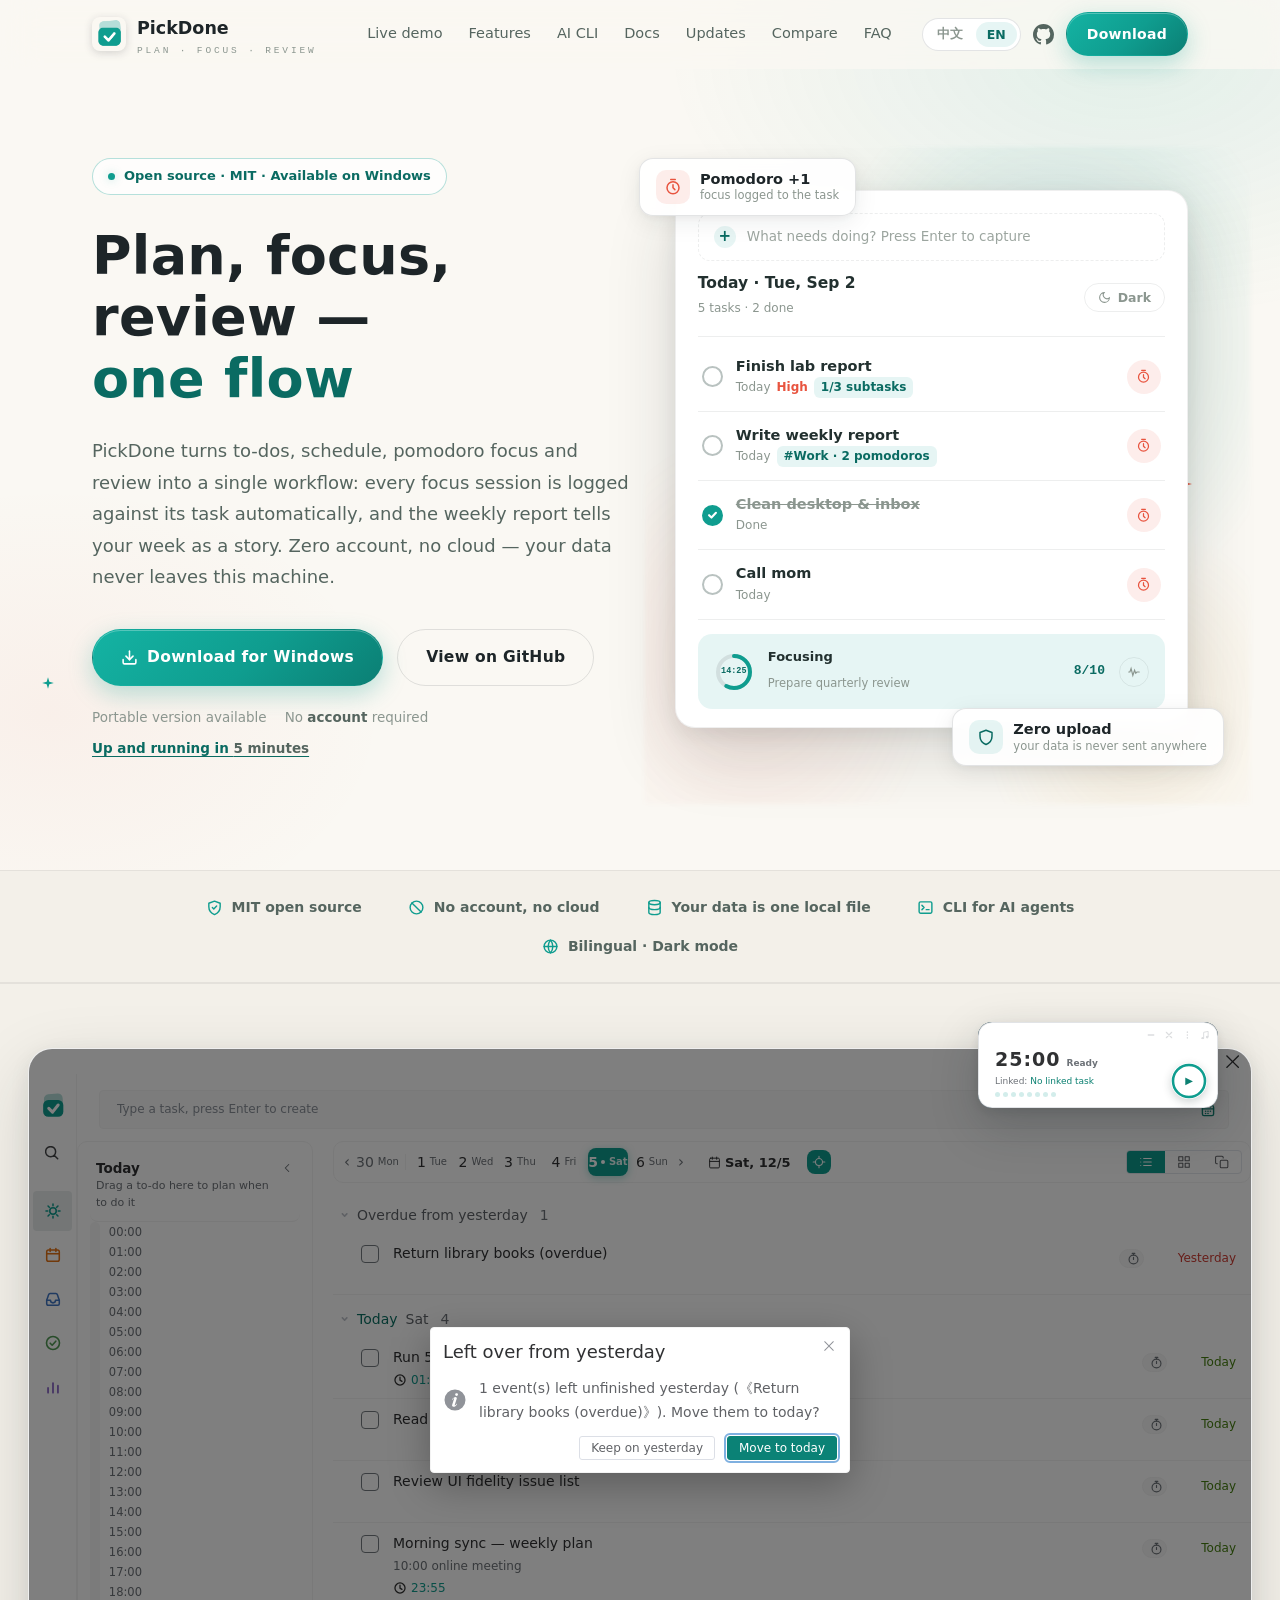
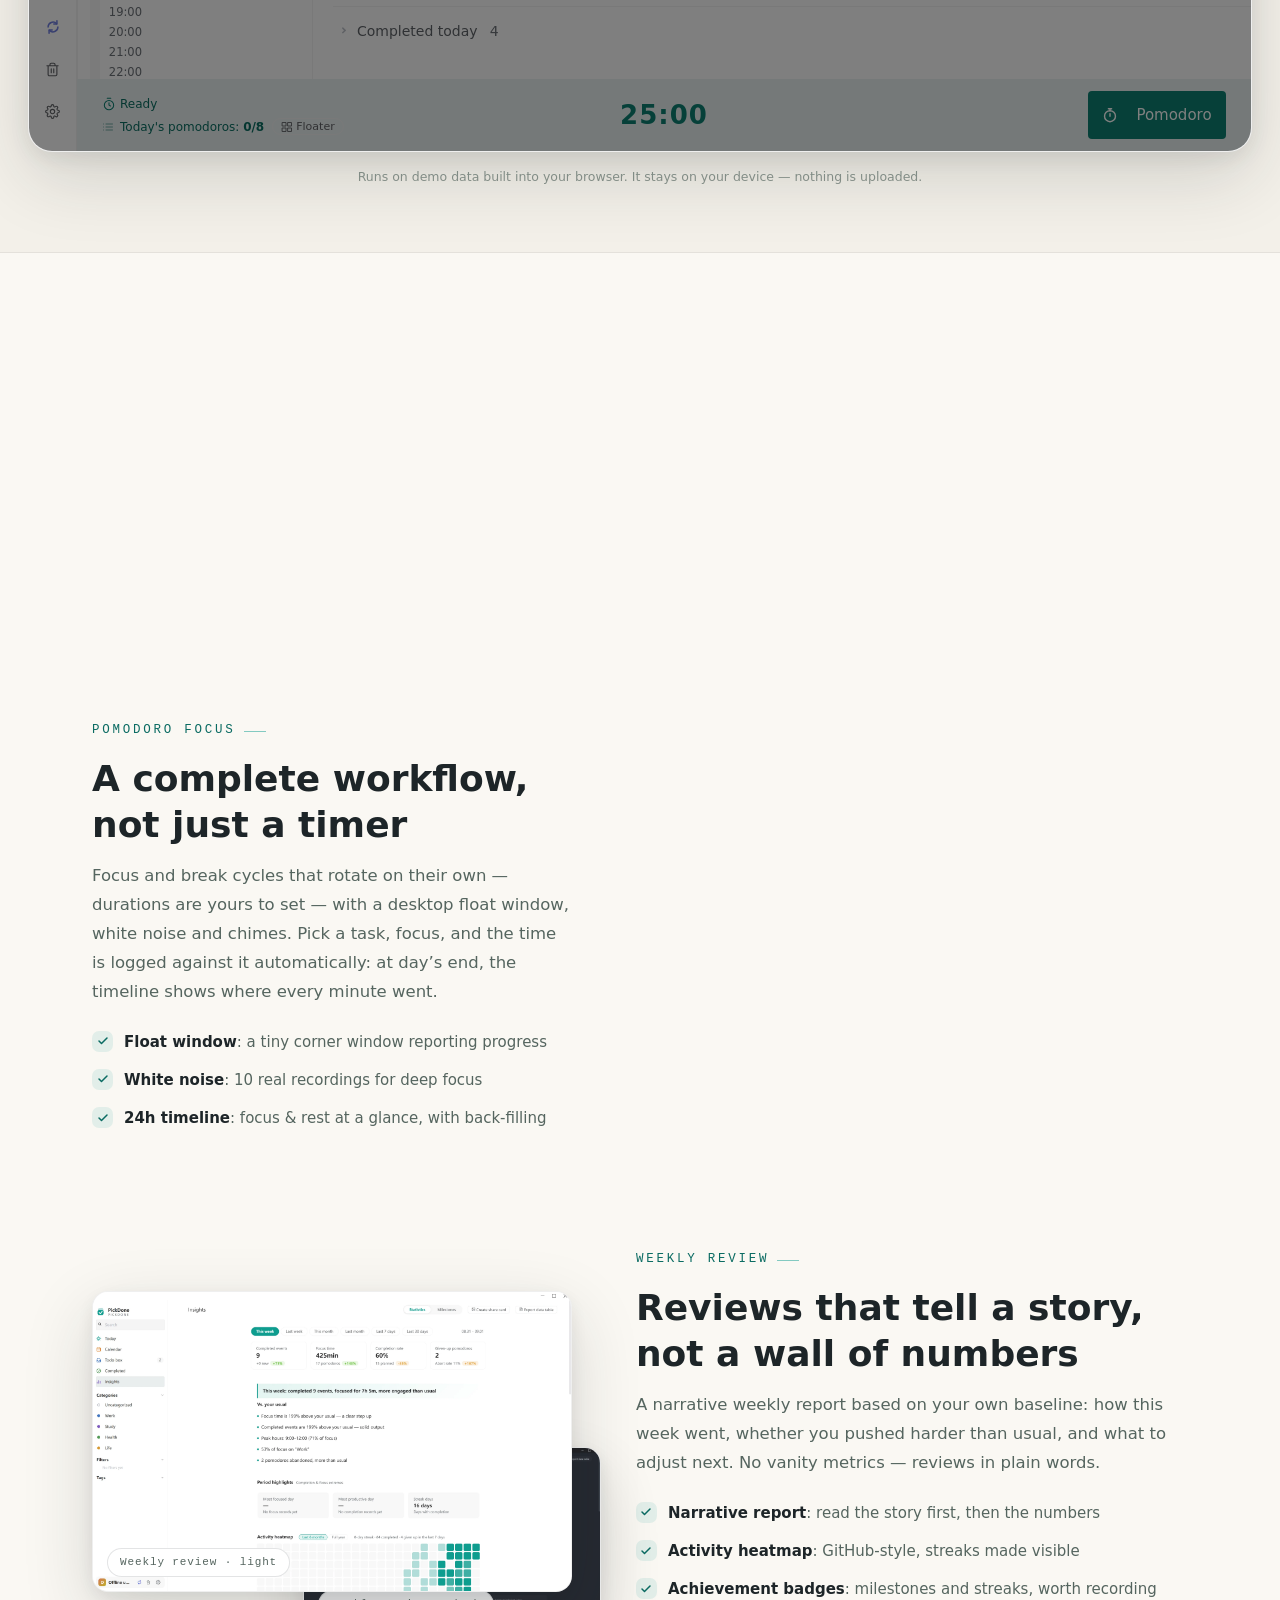
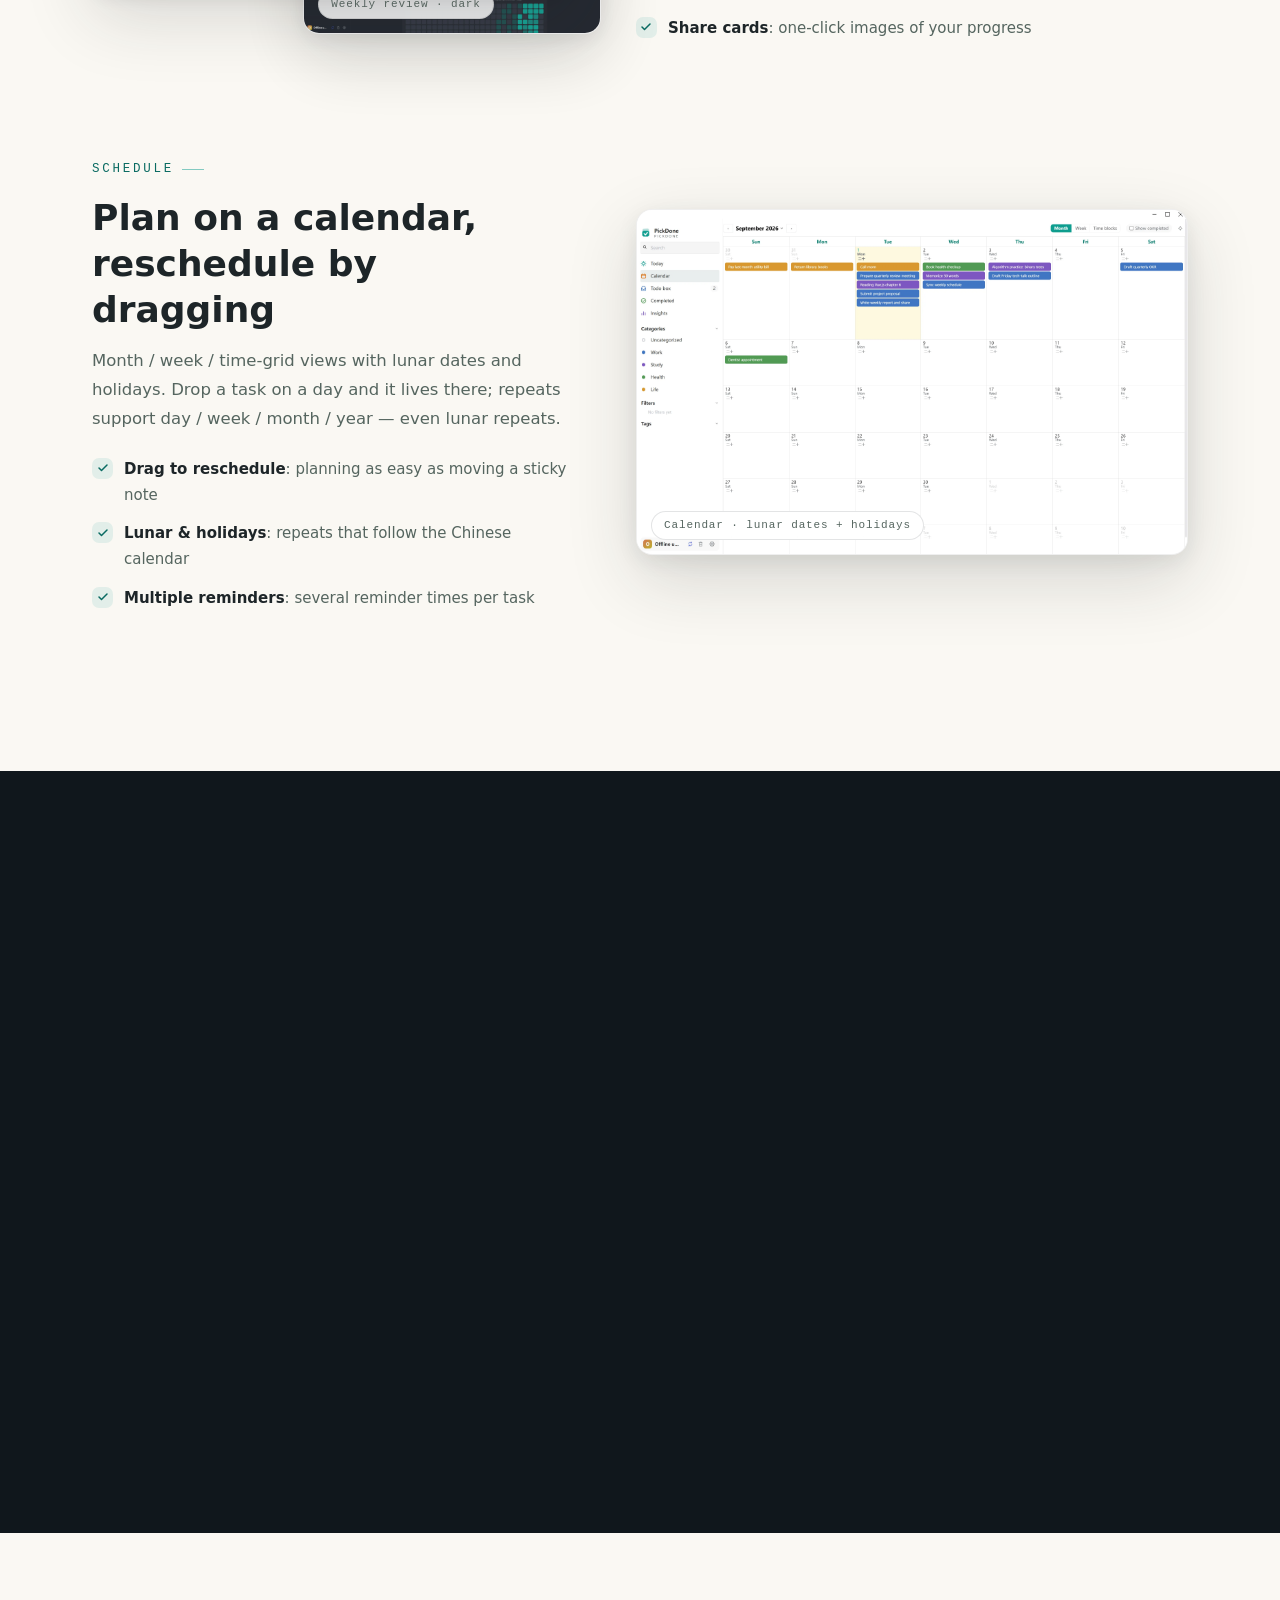
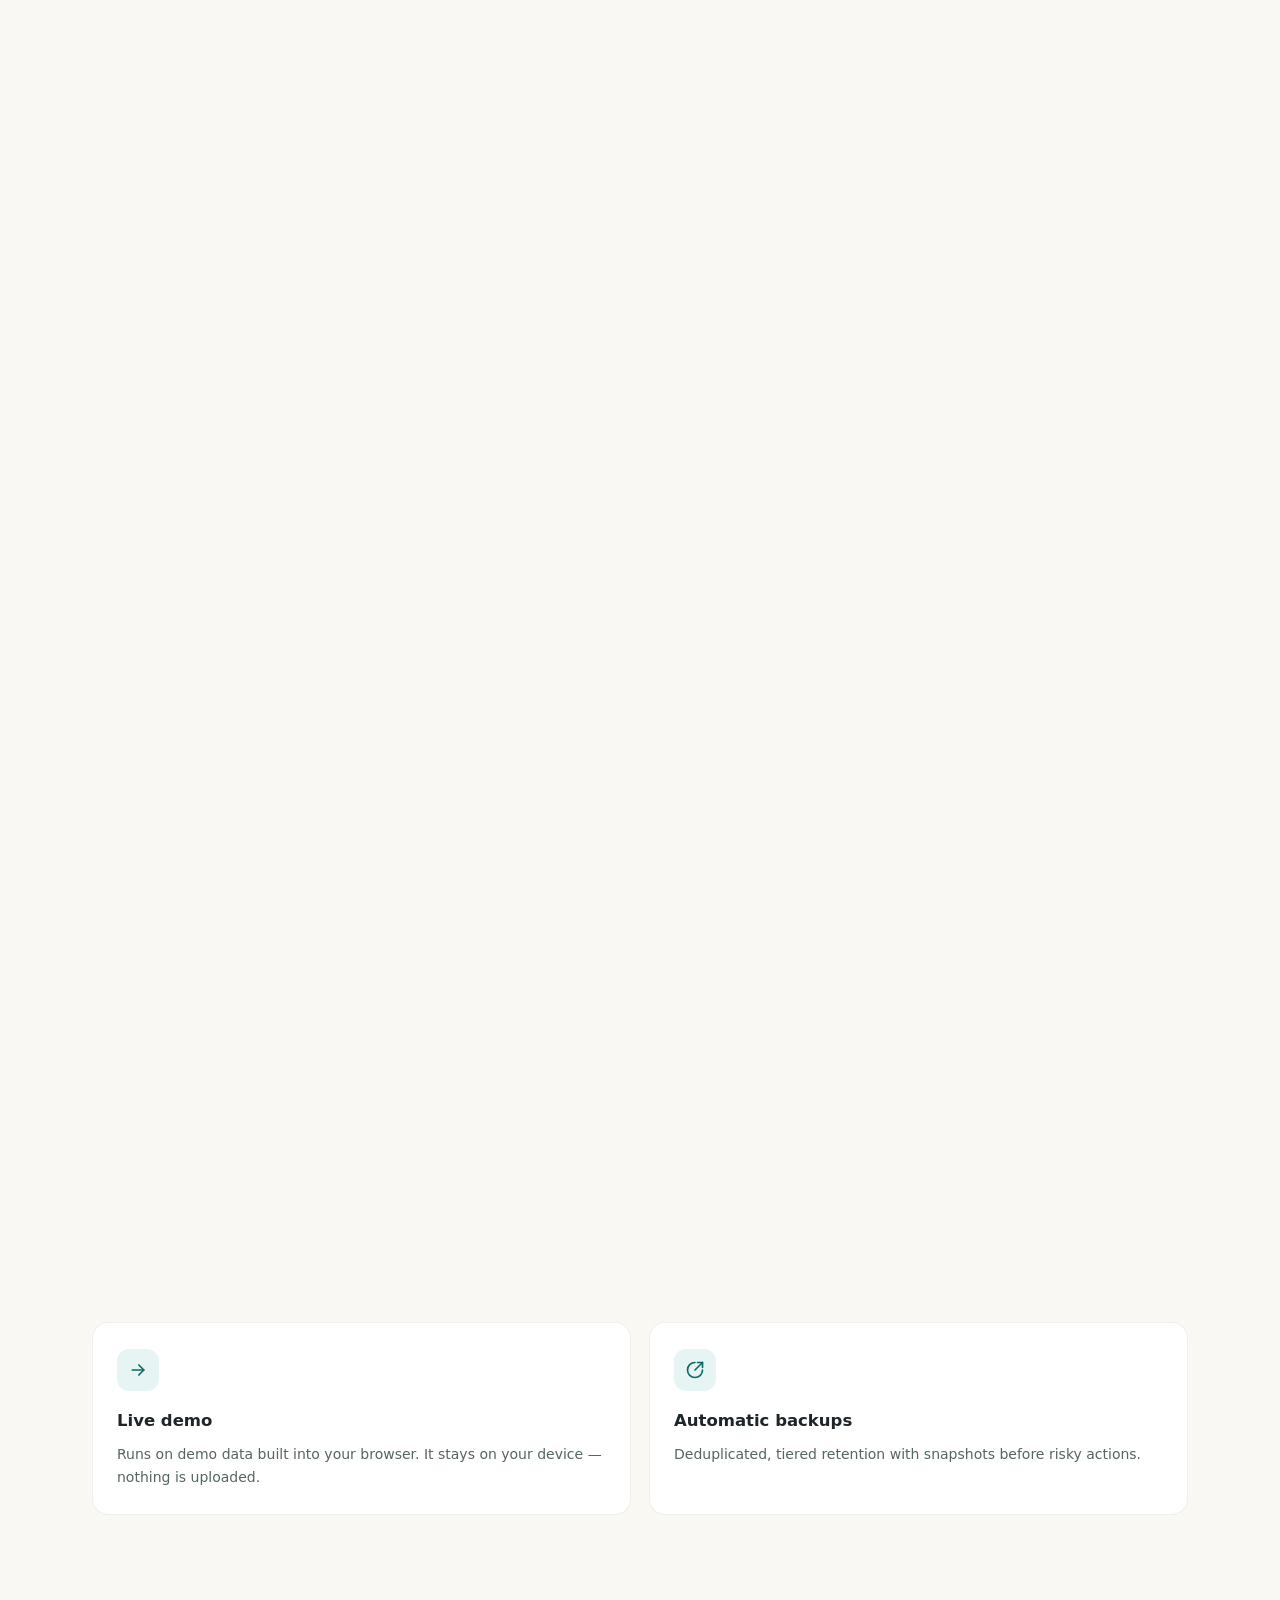
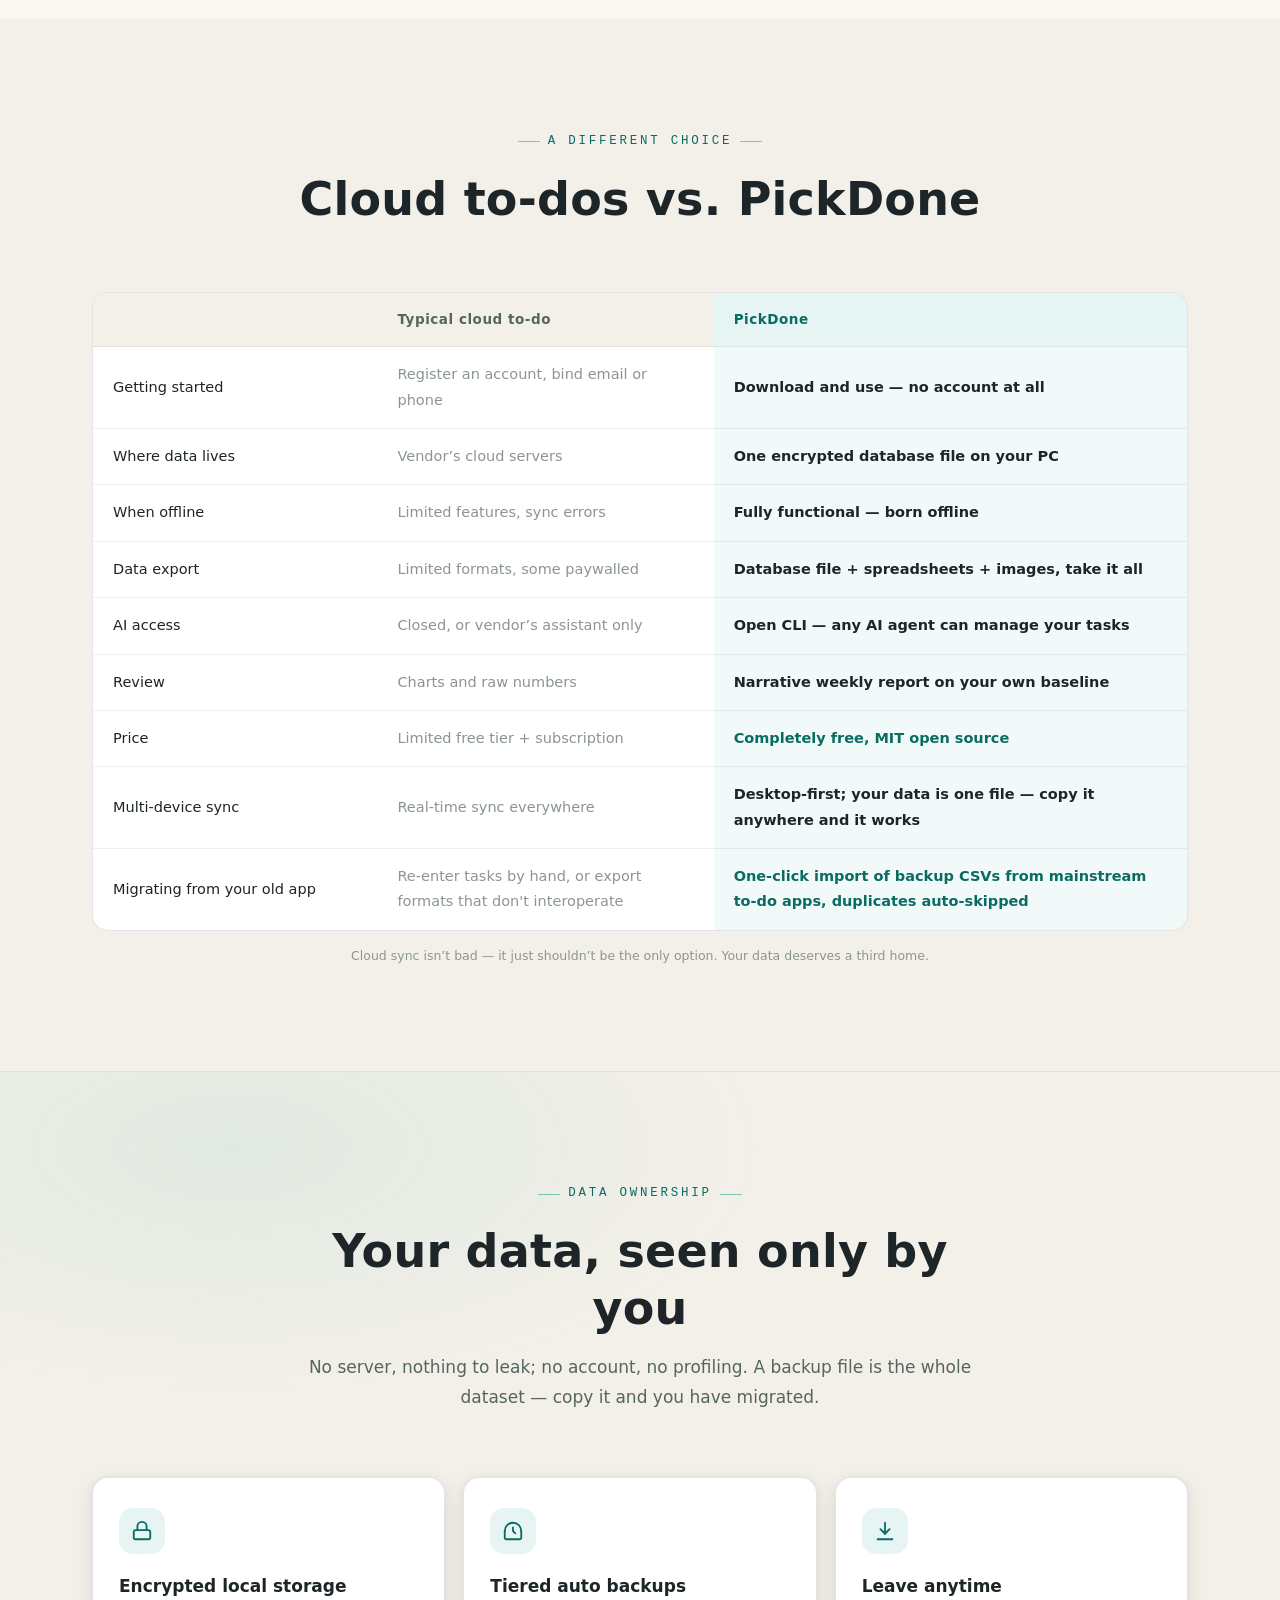
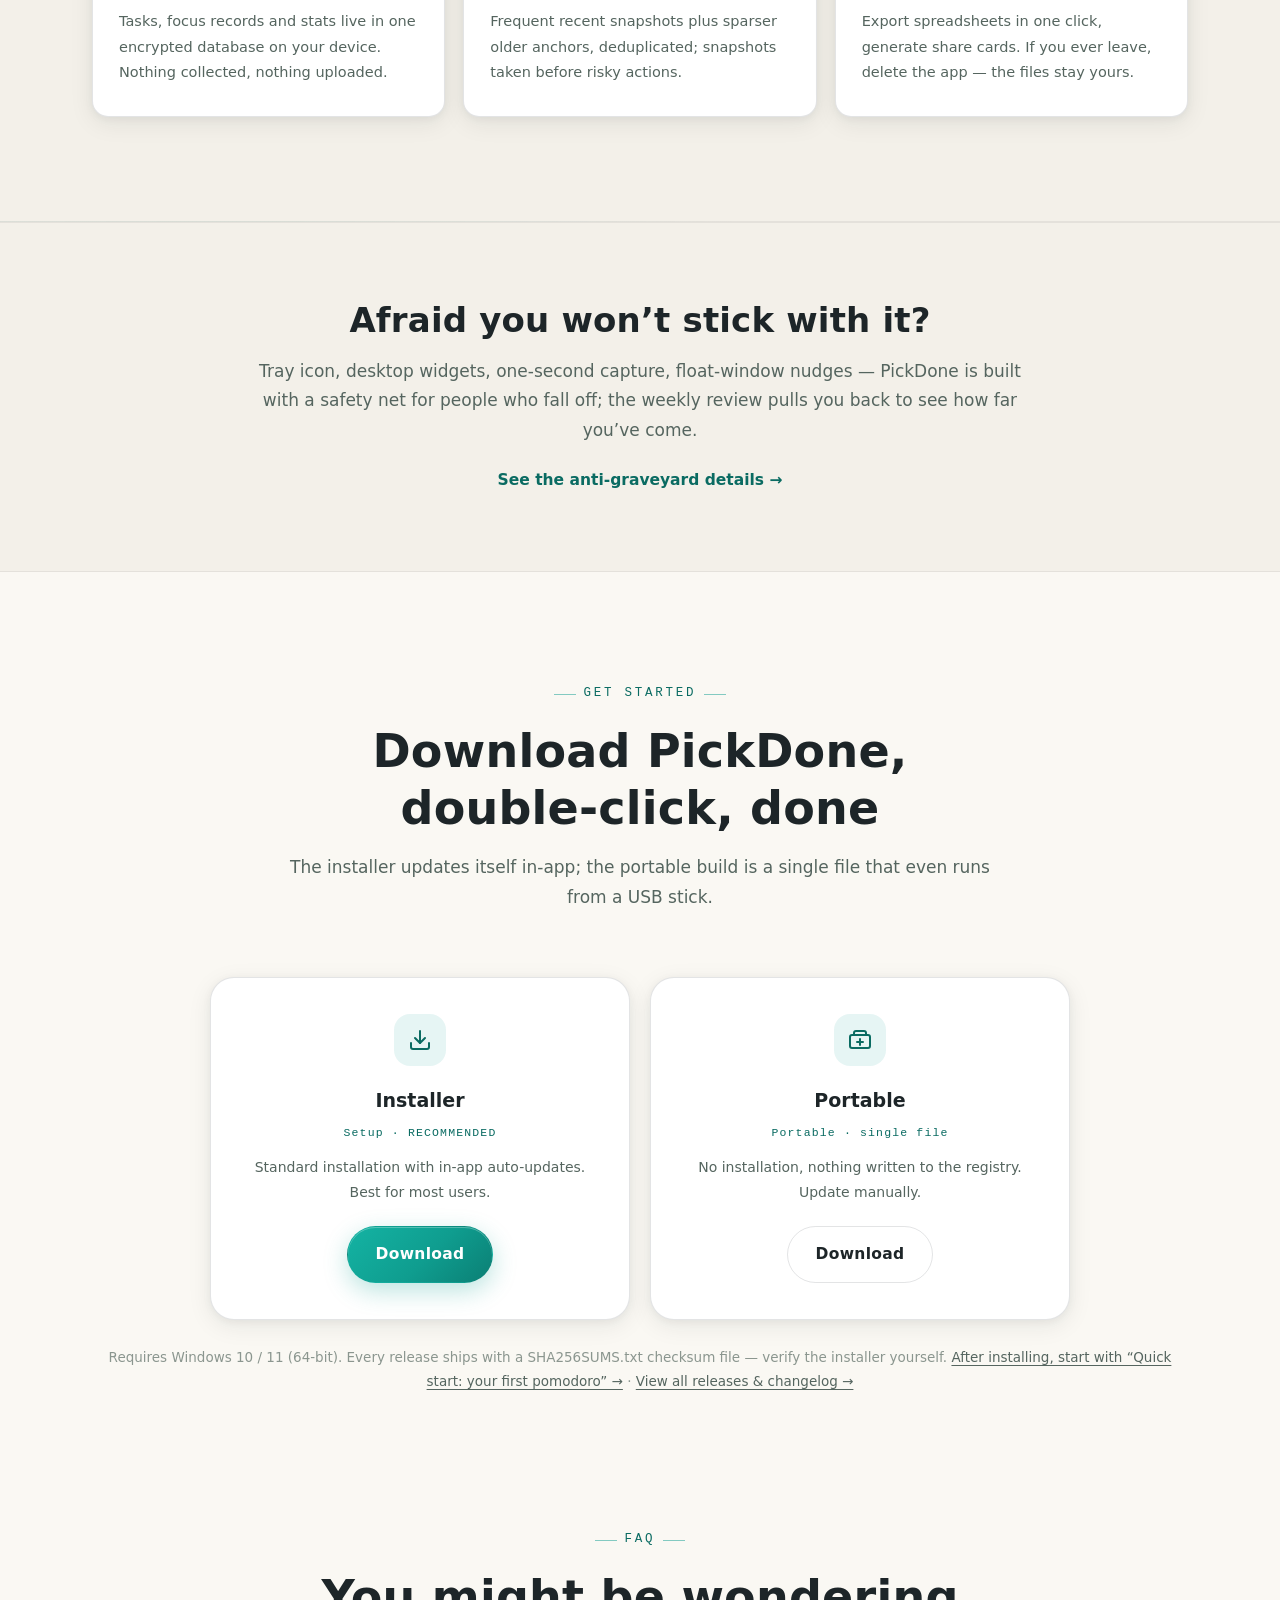
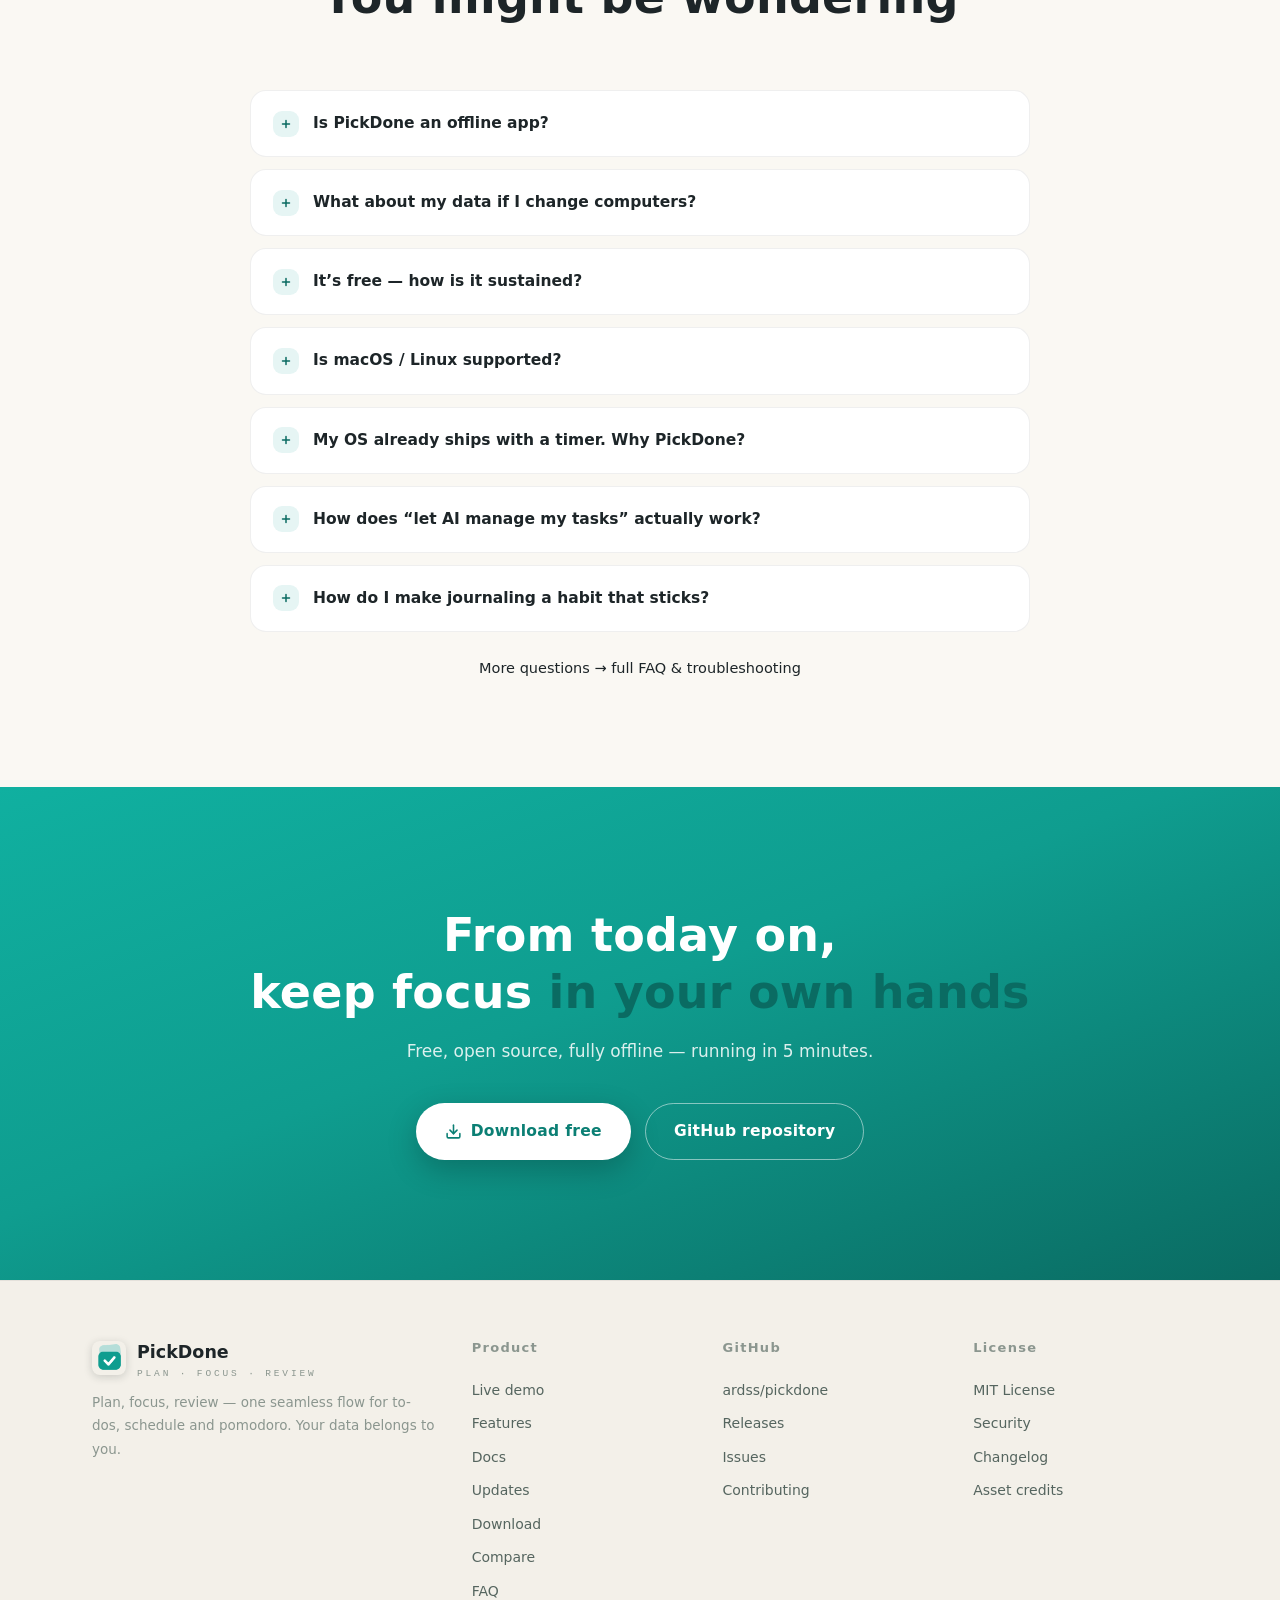
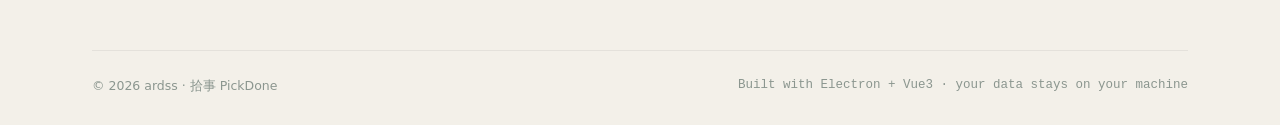
==== commit 149e2b90: "fix(float): 演示区小窗改用产品本体悬浮窗组件——第二 iframe 加载 demo/#/__tomato-float(240×86,真实走秒/环钮/待挂任务行/珠串),替换此前自造的假卡;" ====
--- a/index.html
+++ b/index.html
@@ -172,10 +172,8 @@
     <div class="wrap">
       <div class="demo-stage reveal">
         <div class="demo-frame"><iframe src="demo/" title="拾事在线演示" loading="lazy"></iframe></div>
-        <aside class="float-demo" aria-hidden="true">
-          <div class="fd-task"><span class="fd-dot"></span><span class="fd-name" data-i18n="fl.task">晨会同步本周排期</span></div>
-          <div class="fd-time" id="fdTime">25:00</div>
-          <div class="fd-meta" data-i18n="fl.count">今日番茄 10/8</div>
+        <aside class="float-frame" aria-hidden="true" title="桌面悬浮小窗 · 实时">
+          <iframe src="demo/#/__tomato-float" loading="lazy" tabindex="-1"></iframe>
         </aside>
       </div>
       <p class="demo-note" data-i18n="demo.note">内容由浏览器内置的演示数据生成，仅保存在你自己的设备上，不会上传。</p>
--- a/assets/css/style.css
+++ b/assets/css/style.css
@@ -244,6 +244,12 @@
 .demo-frame iframe { display: block; width: 100%; height: min(78vh, 720px); border: 0; }
 .demo-note { margin-top: 14px; text-align: center; font-size: 12.5px; color: var(--text-3); }
 .demo-stage { position: relative; }
+.float-frame { position: absolute; top: -26px; right: 34px; z-index: 2; width: 240px; height: 86px;
+  border-radius: 14px; box-shadow: 0 18px 48px rgba(29, 37, 40, 0.22), 0 4px 12px rgba(29, 37, 40, 0.10);
+  pointer-events: none; overflow: hidden; animation: floaty 7s ease-in-out infinite; }
+.float-frame iframe { width: 240px; height: 86px; border: 0; display: block; pointer-events: none; }
+.demo-note { margin-top: 14px; text-align: center; font-size: 12.5px; color: var(--text-3); }
+.demo-stage { position: relative; }
 .float-demo { position: absolute; top: -22px; right: 30px; z-index: 2; width: 224px;
   background: var(--panel); border: 1px solid var(--line-2); border-radius: 16px; padding: 13px 16px 12px;
   box-shadow: var(--shadow-float); animation: floaty 7s ease-in-out infinite; }
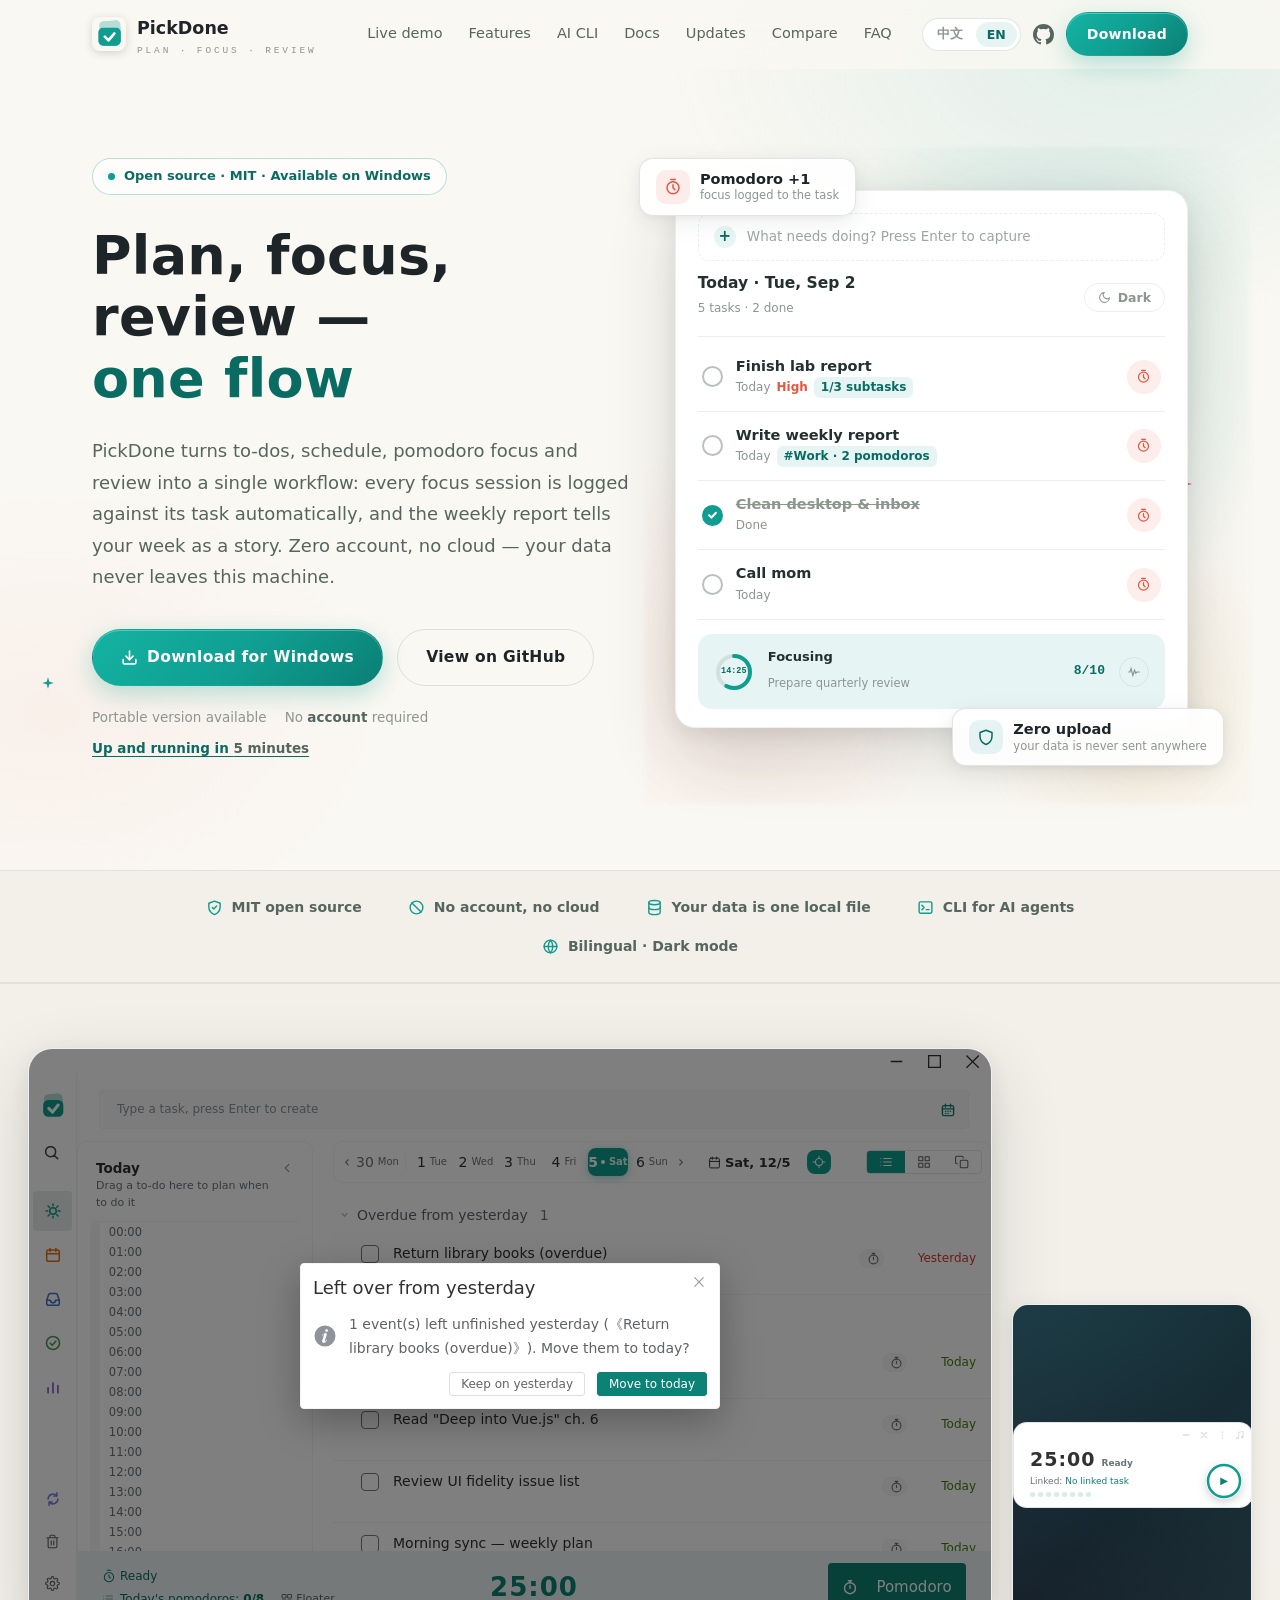
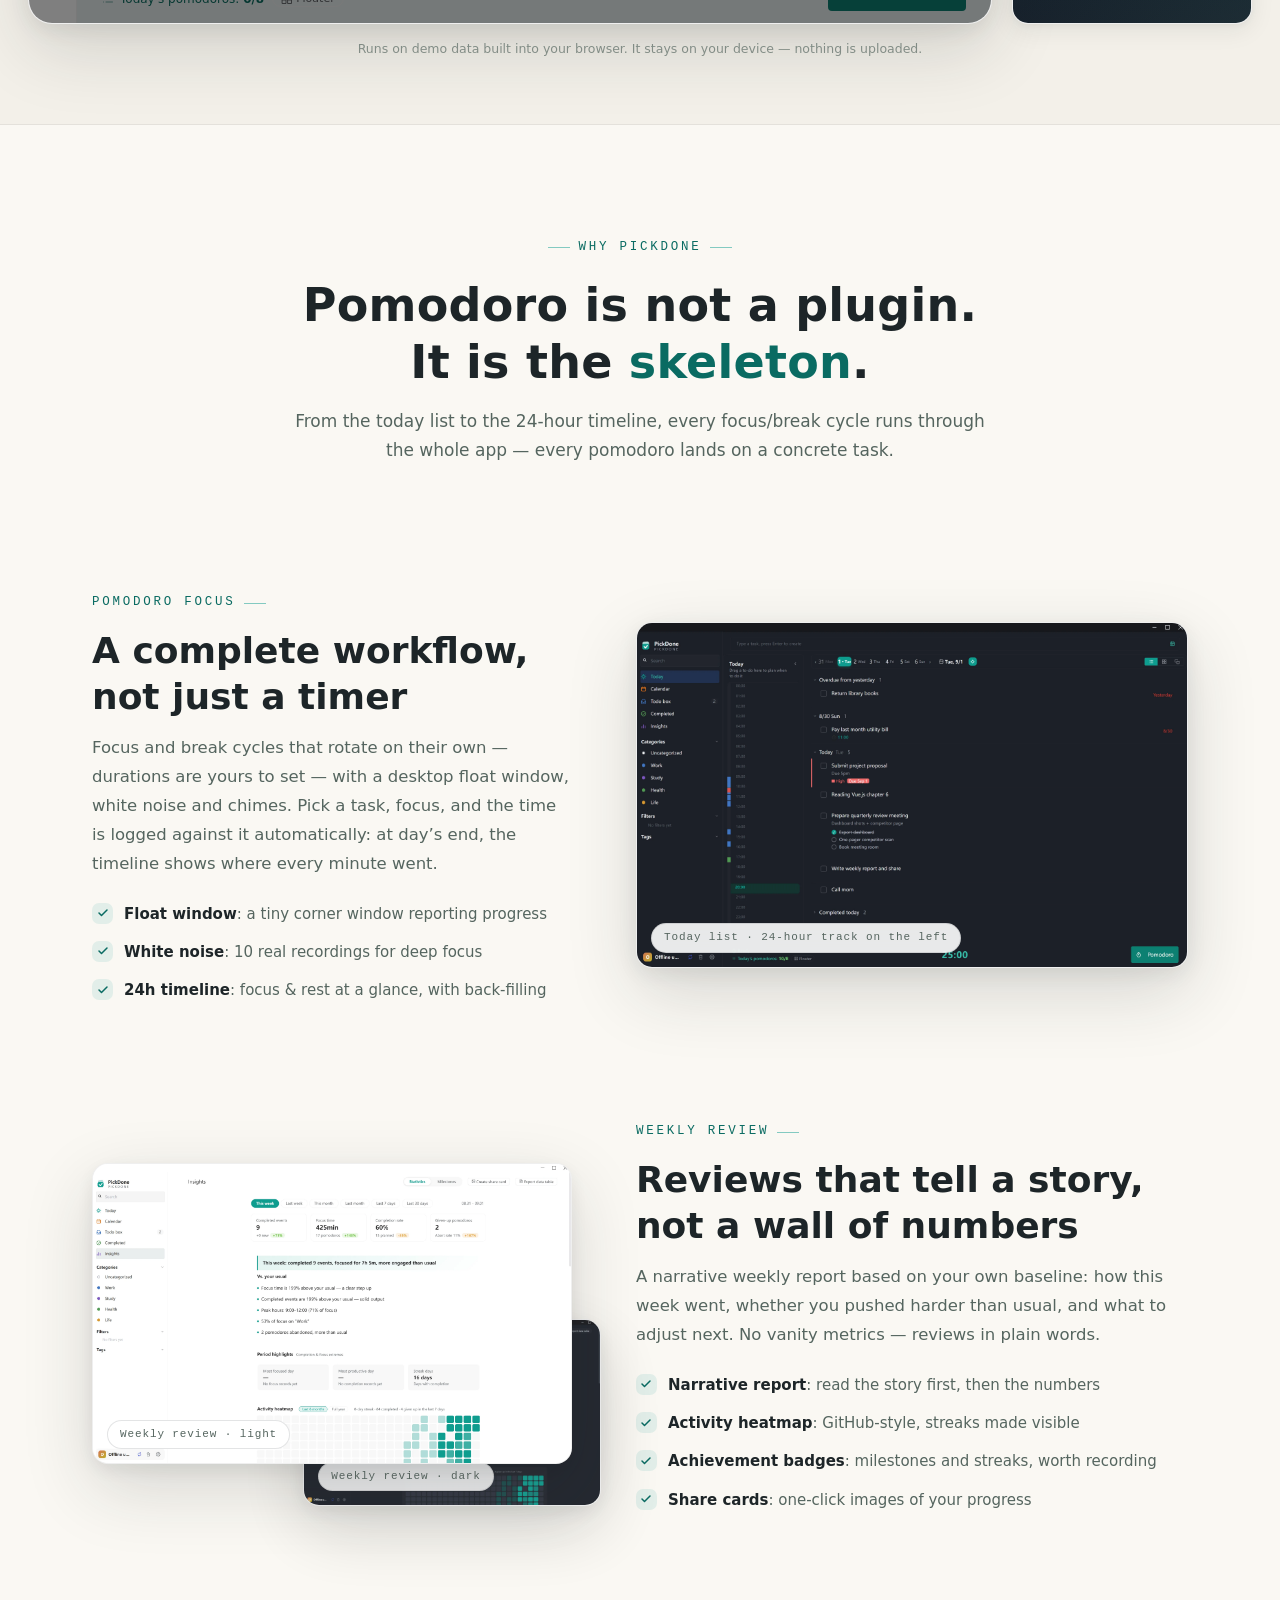
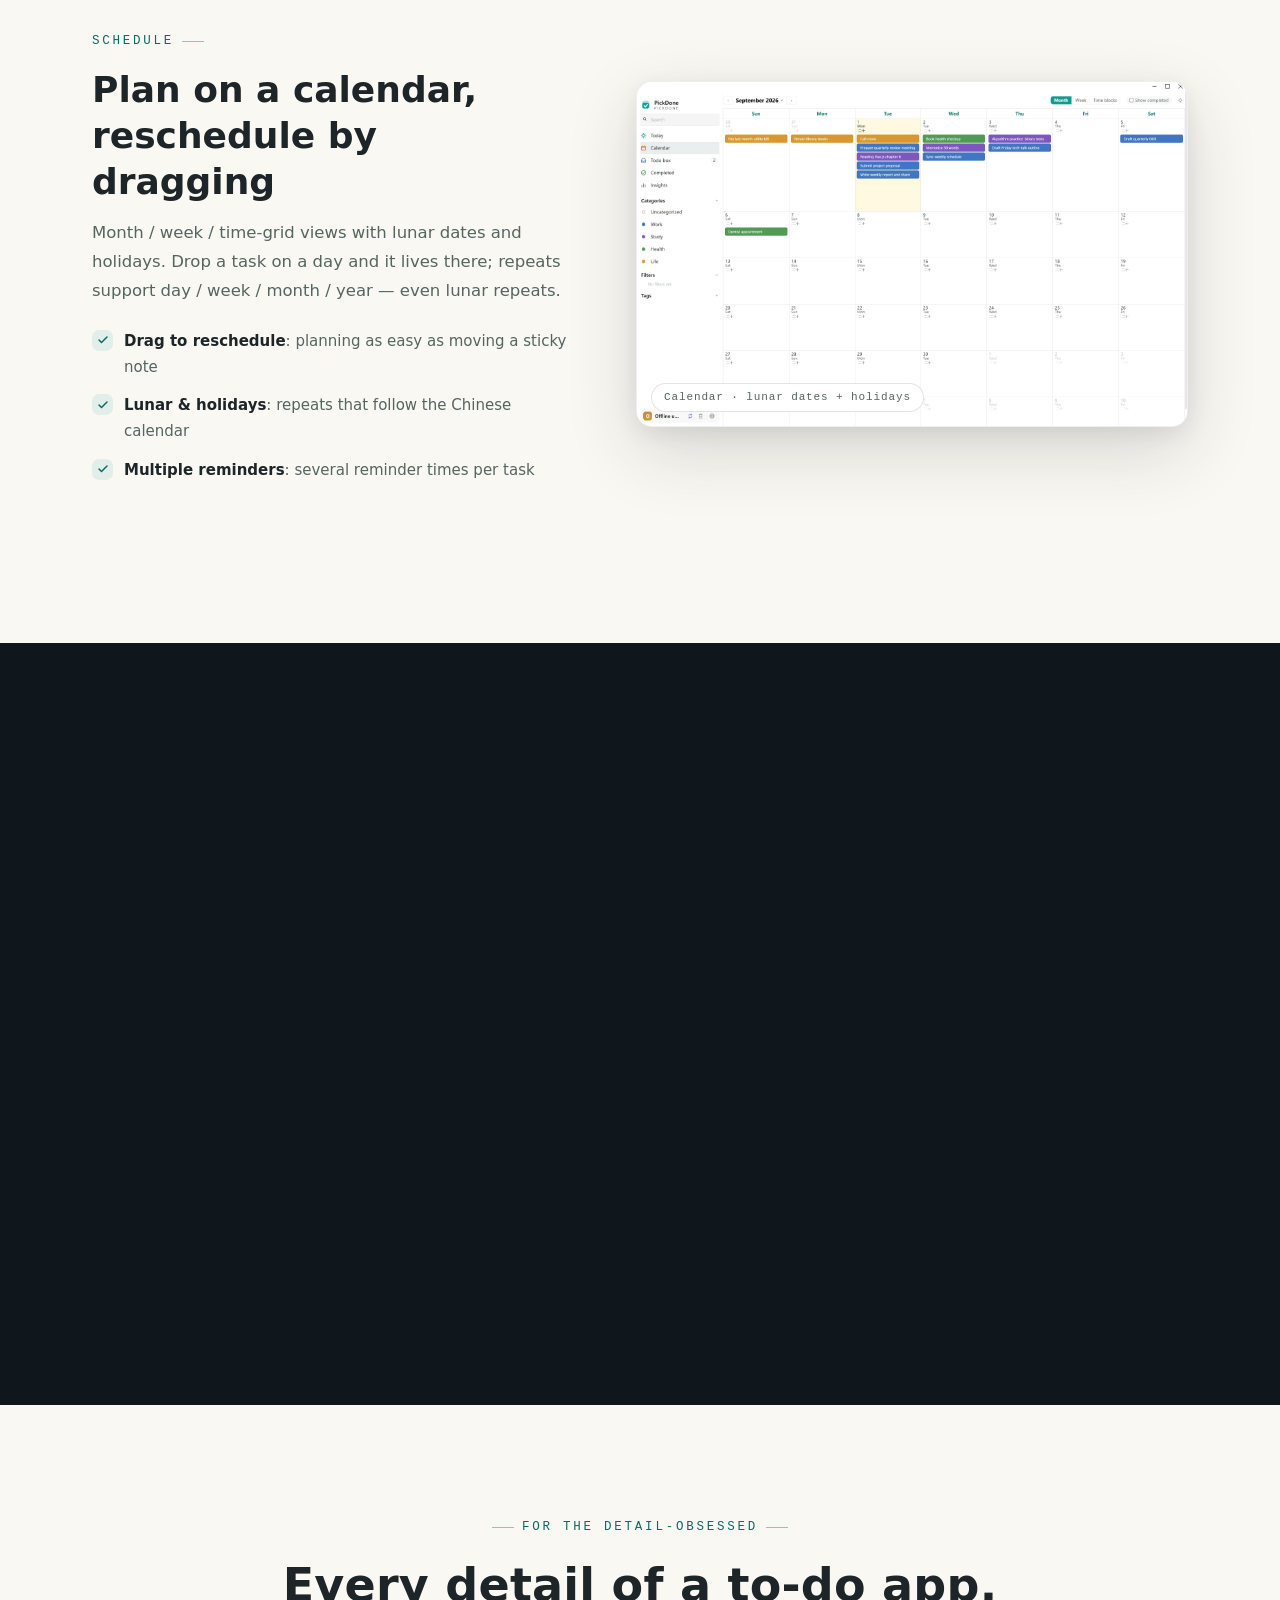
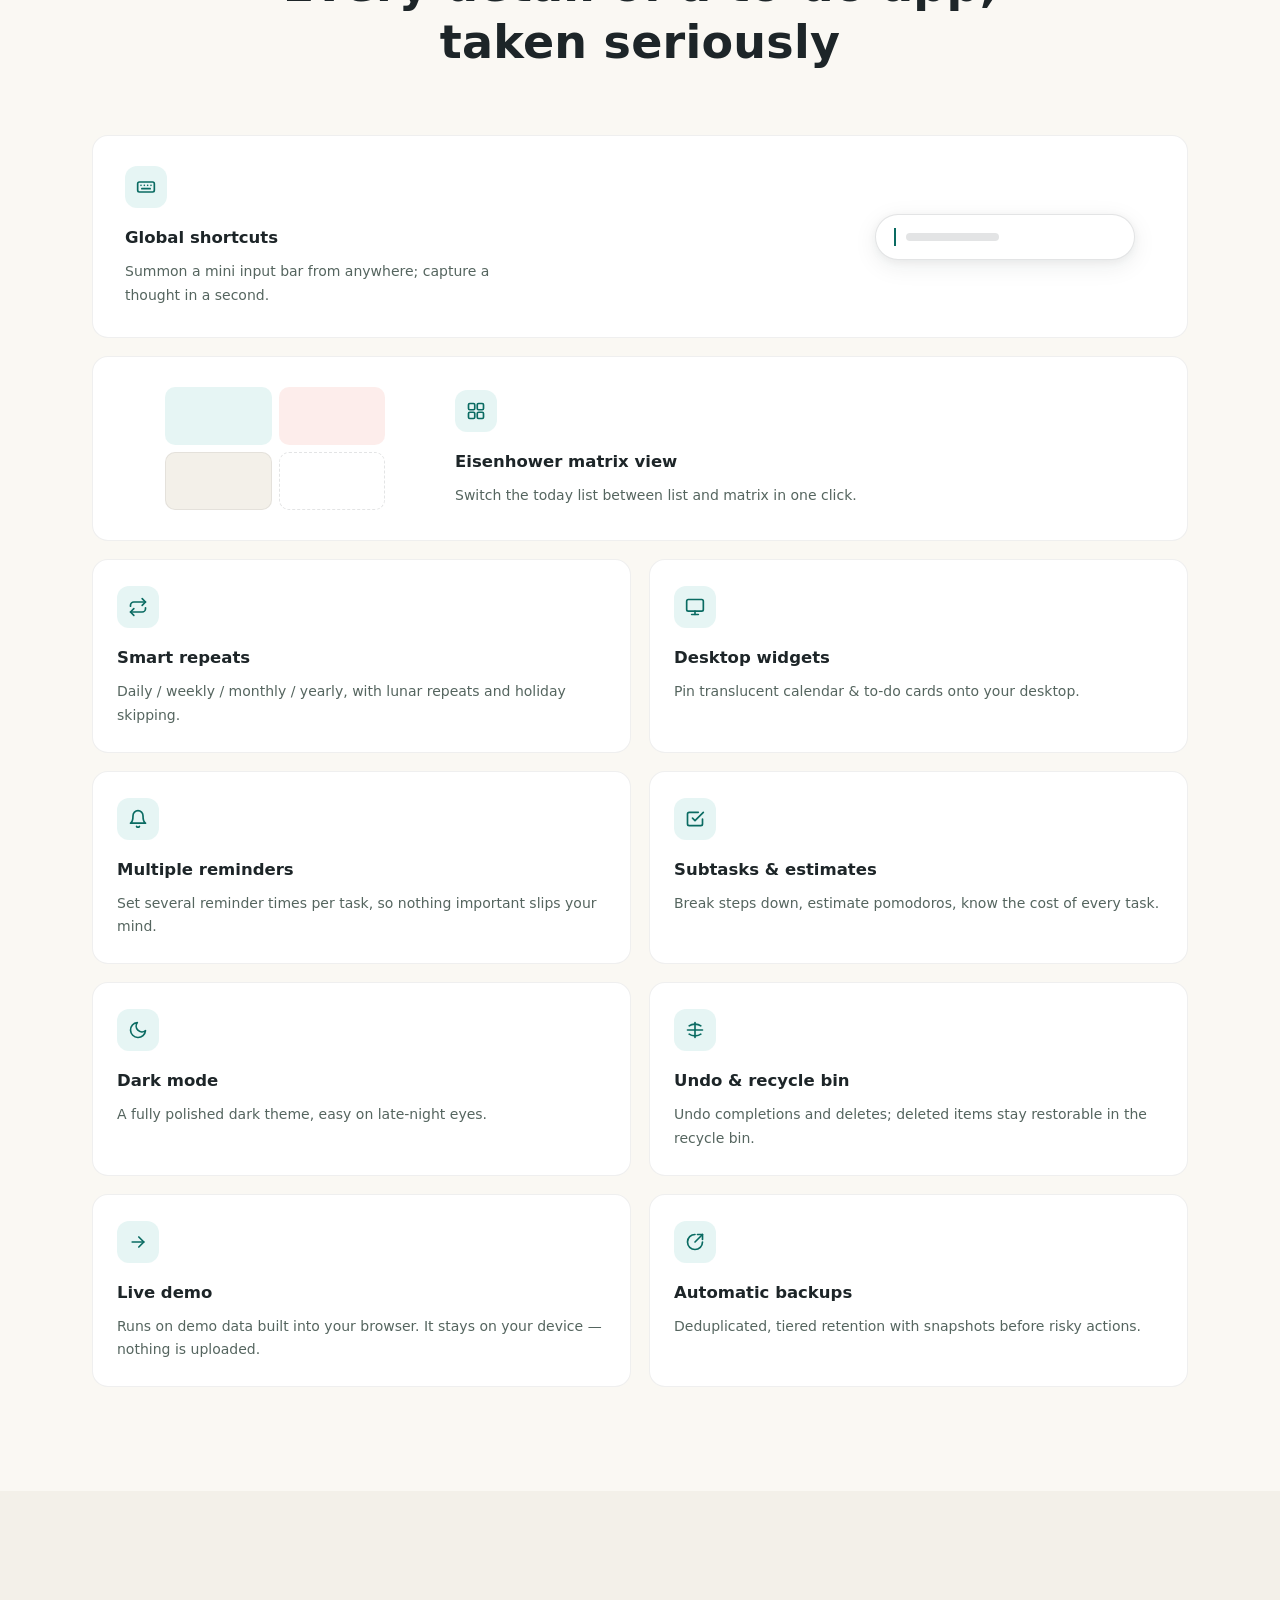
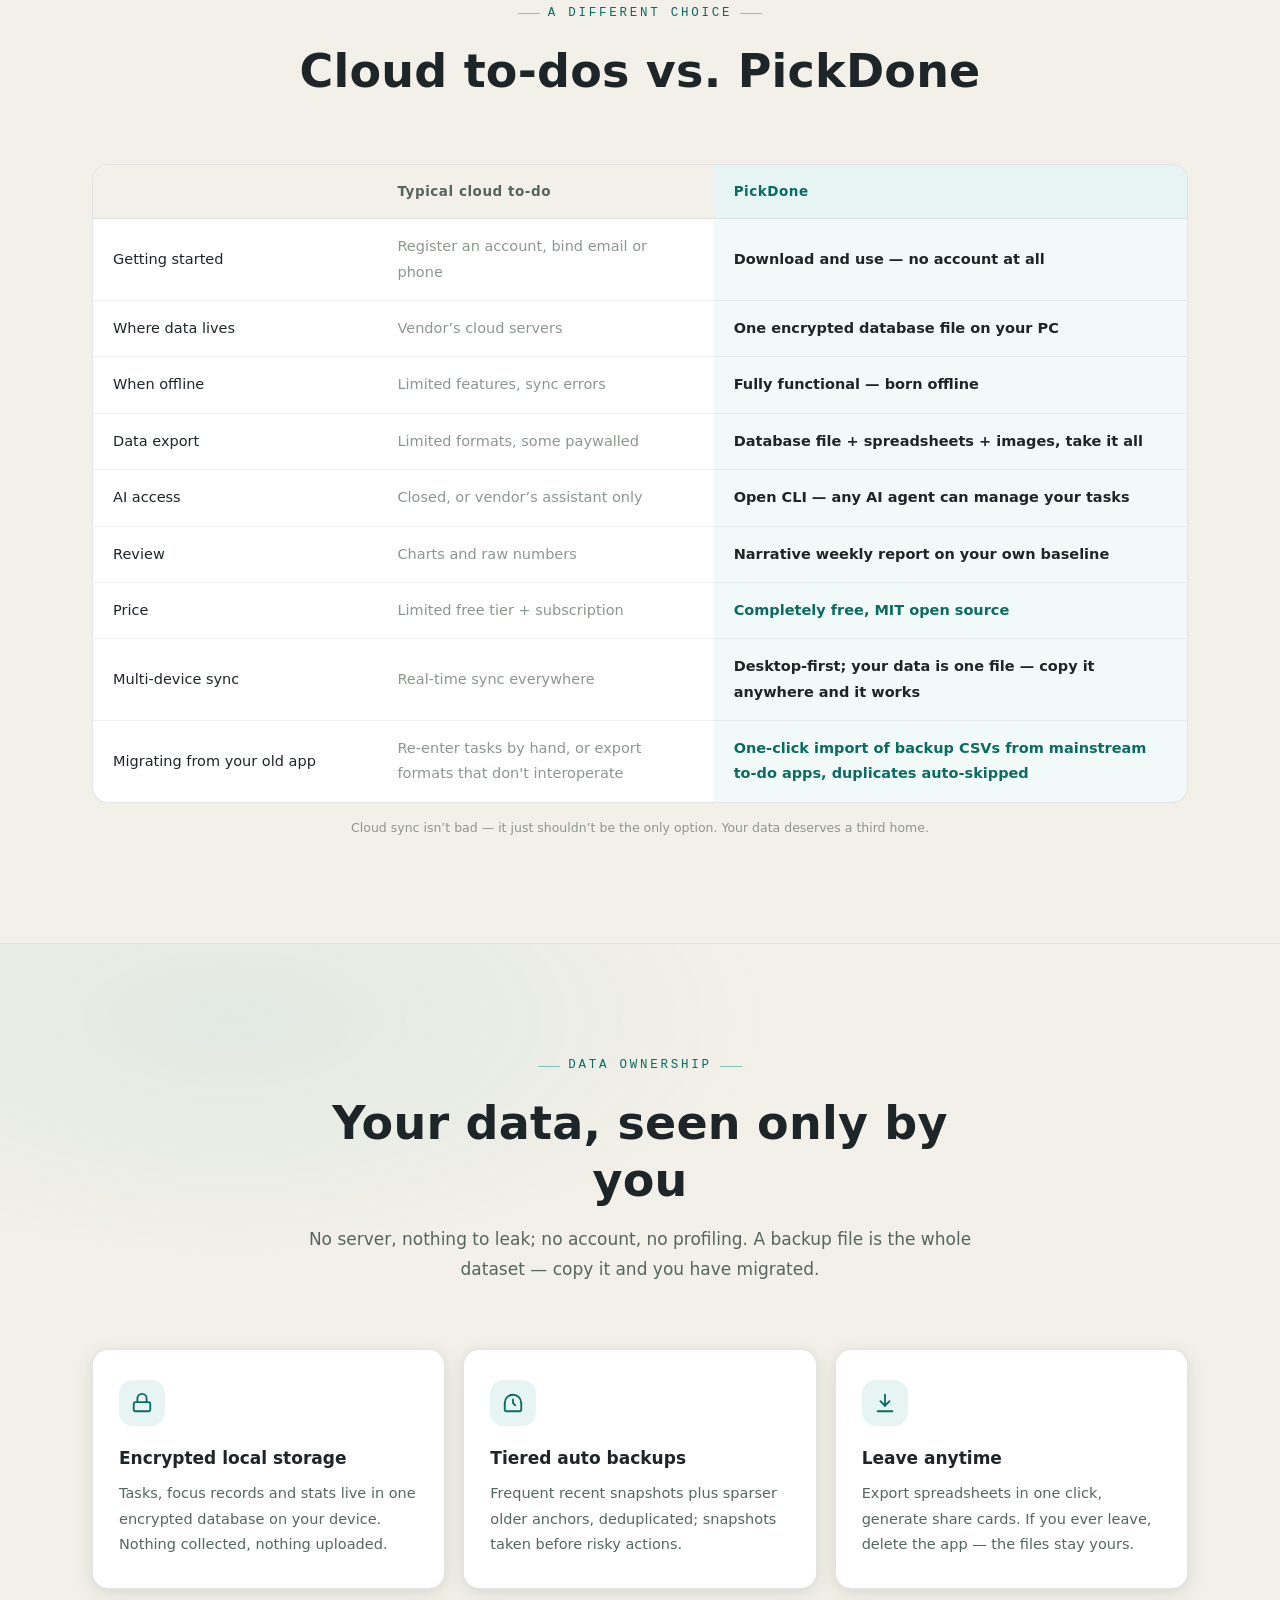
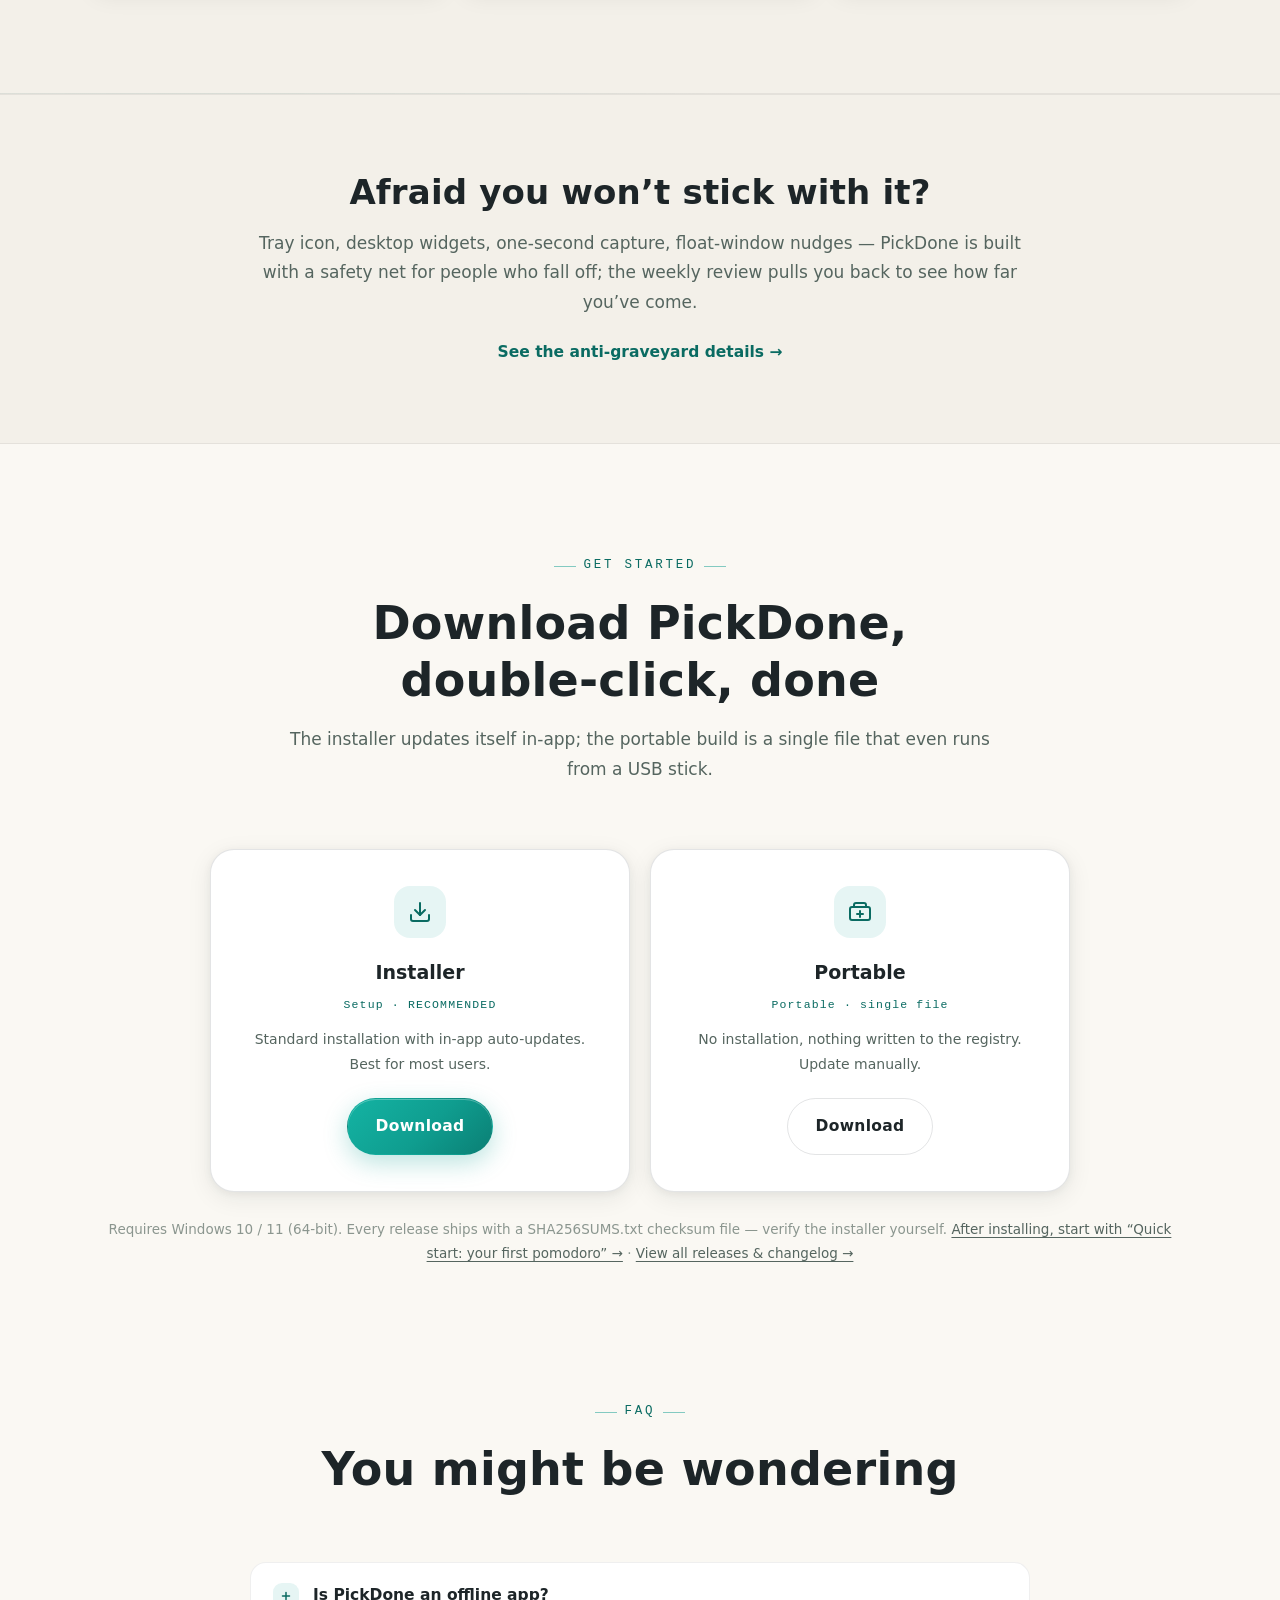
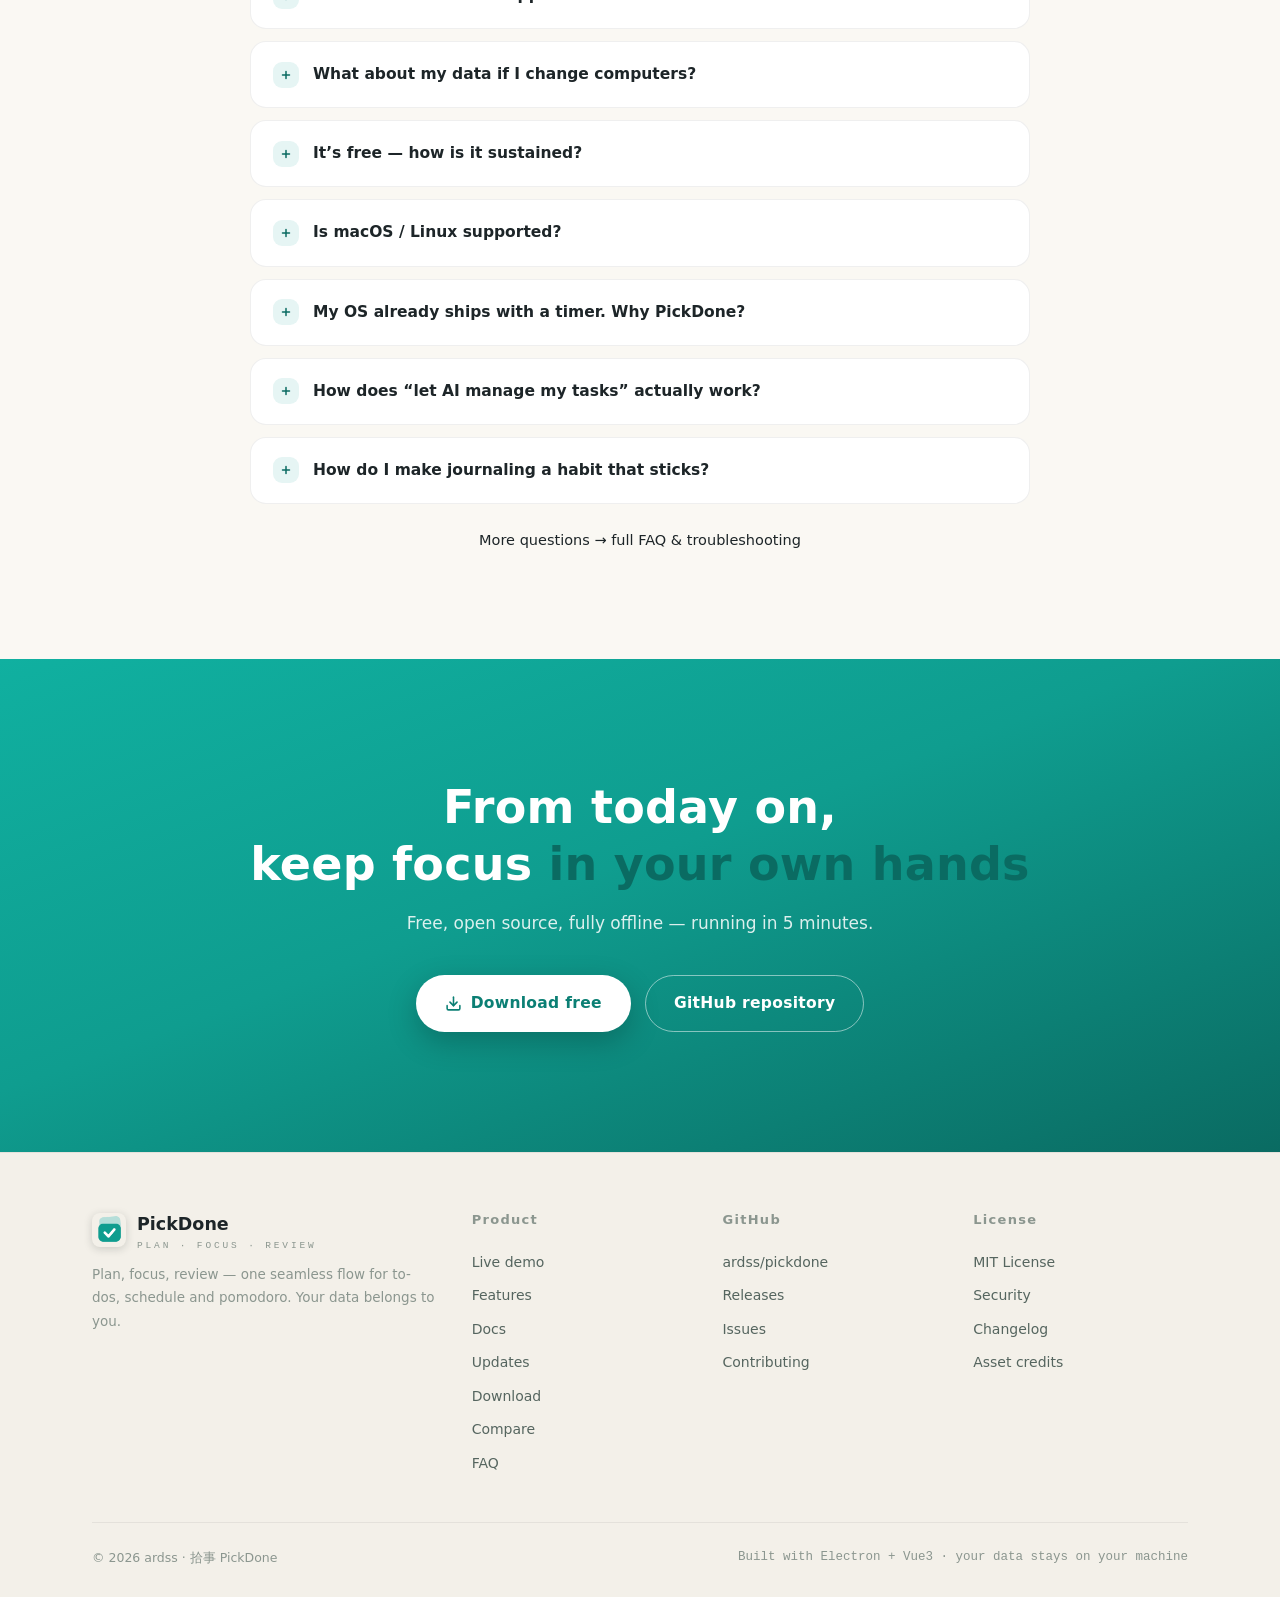
==== commit dccb0e4c: "feat(float): 演示区布局重构——主演示窗压扁(64vh/620px)+右侧独立小窗列(240px,底对齐),零重叠;小窗为产品本体 __tomato-float 路由,白噪音/展开/关闭/" ====
--- a/index.html
+++ b/index.html
@@ -172,9 +172,11 @@
     <div class="wrap">
       <div class="demo-stage reveal">
         <div class="demo-frame"><iframe src="demo/" title="拾事在线演示" loading="lazy"></iframe></div>
-        <aside class="float-frame" aria-hidden="true" title="桌面悬浮小窗 · 实时">
-          <iframe src="demo/#/__tomato-float" loading="lazy" tabindex="-1"></iframe>
-        </aside>
+        <div class="float-col">
+          <aside class="float-frame" title="桌面悬浮小窗 · 实时">
+            <iframe src="demo/#/__tomato-float" loading="lazy"></iframe>
+          </aside>
+        </div>
       </div>
       <p class="demo-note" data-i18n="demo.note">内容由浏览器内置的演示数据生成，仅保存在你自己的设备上，不会上传。</p>
     </div>
--- a/assets/css/style.css
+++ b/assets/css/style.css
@@ -243,11 +243,13 @@
 .demo-frame { border: 1px solid var(--line-2); border-radius: var(--radius-l); overflow: hidden; box-shadow: var(--shadow-float); background: #fff; }
 .demo-frame iframe { display: block; width: 100%; height: min(78vh, 720px); border: 0; }
 .demo-note { margin-top: 14px; text-align: center; font-size: 12.5px; color: var(--text-3); }
-.demo-stage { position: relative; }
-.float-frame { position: absolute; top: -26px; right: 34px; z-index: 2; width: 240px; height: 86px;
-  border-radius: 14px; box-shadow: 0 18px 48px rgba(29, 37, 40, 0.22), 0 4px 12px rgba(29, 37, 40, 0.10);
-  pointer-events: none; overflow: hidden; animation: floaty 7s ease-in-out infinite; }
-.float-frame iframe { width: 240px; height: 86px; border: 0; display: block; pointer-events: none; }
+.demo-stage { display: flex; gap: 20px; align-items: stretch; height: min(64vh, 620px); }
+.demo-frame { flex: 1; min-width: 0; }
+.demo-frame iframe { height: 100%; }
+.float-col { flex: 0 0 240px; width: 240px; display: flex; flex-direction: column; justify-content: flex-end; }
+.float-frame { height: 320px; border: 1px solid var(--line-2); border-radius: 16px; overflow: hidden;
+  background: var(--panel); box-shadow: var(--shadow-soft); }
+.float-frame iframe { width: 240px; height: 320px; border: 0; display: block; }
 .demo-note { margin-top: 14px; text-align: center; font-size: 12.5px; color: var(--text-3); }
 .demo-stage { position: relative; }
 .float-demo { position: absolute; top: -22px; right: 30px; z-index: 2; width: 224px;
@@ -492,6 +494,8 @@
   .pillar.rev .pillar-copy { order: 0; }
   .cli-grid { grid-template-columns: 1fr; gap: 36px; }
   .feat-grid { grid-template-columns: repeat(2, 1fr); }
+  .demo-stage { height: 560px; }
+  .float-col { display: none; }
   .feat.wide { grid-column: span 2; grid-template-columns: 1fr; }
   .feat.wide.rev .wide-copy { order: 0; }
   .priv-grid { grid-template-columns: 1fr; }
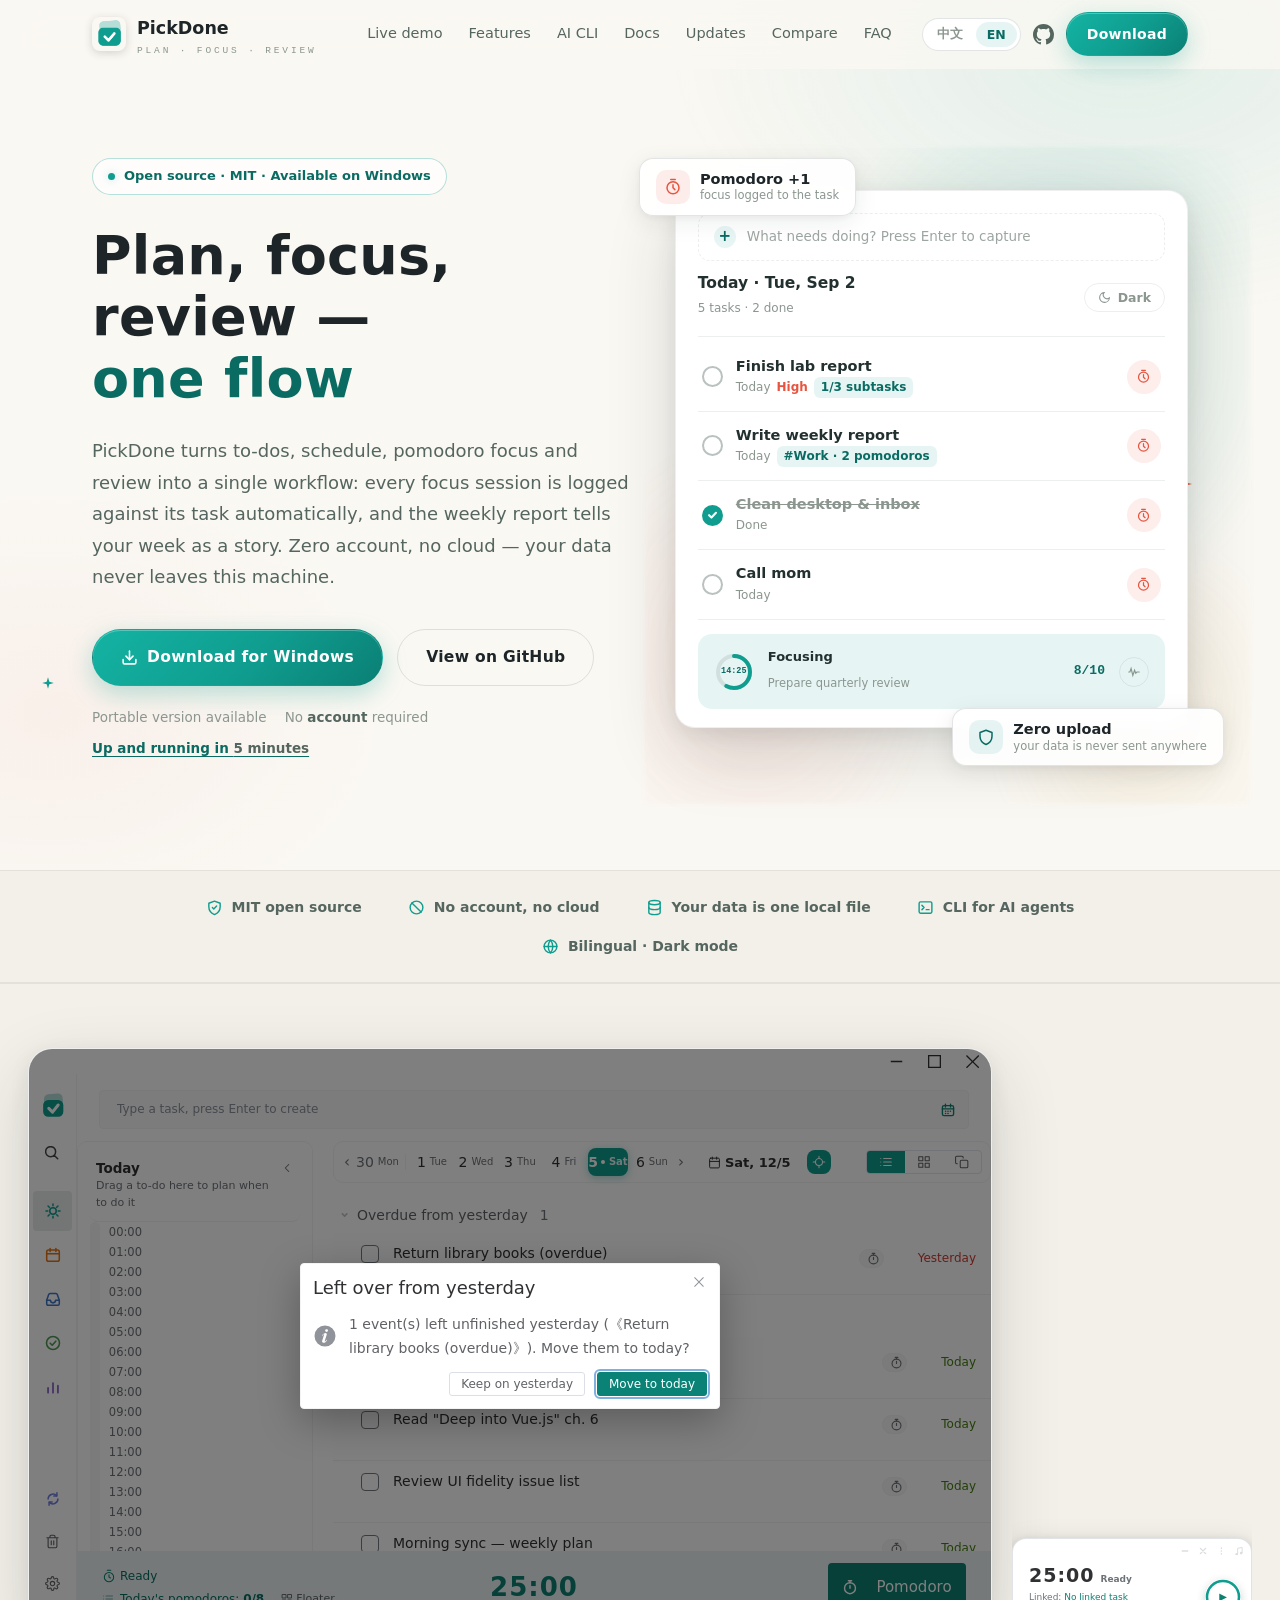
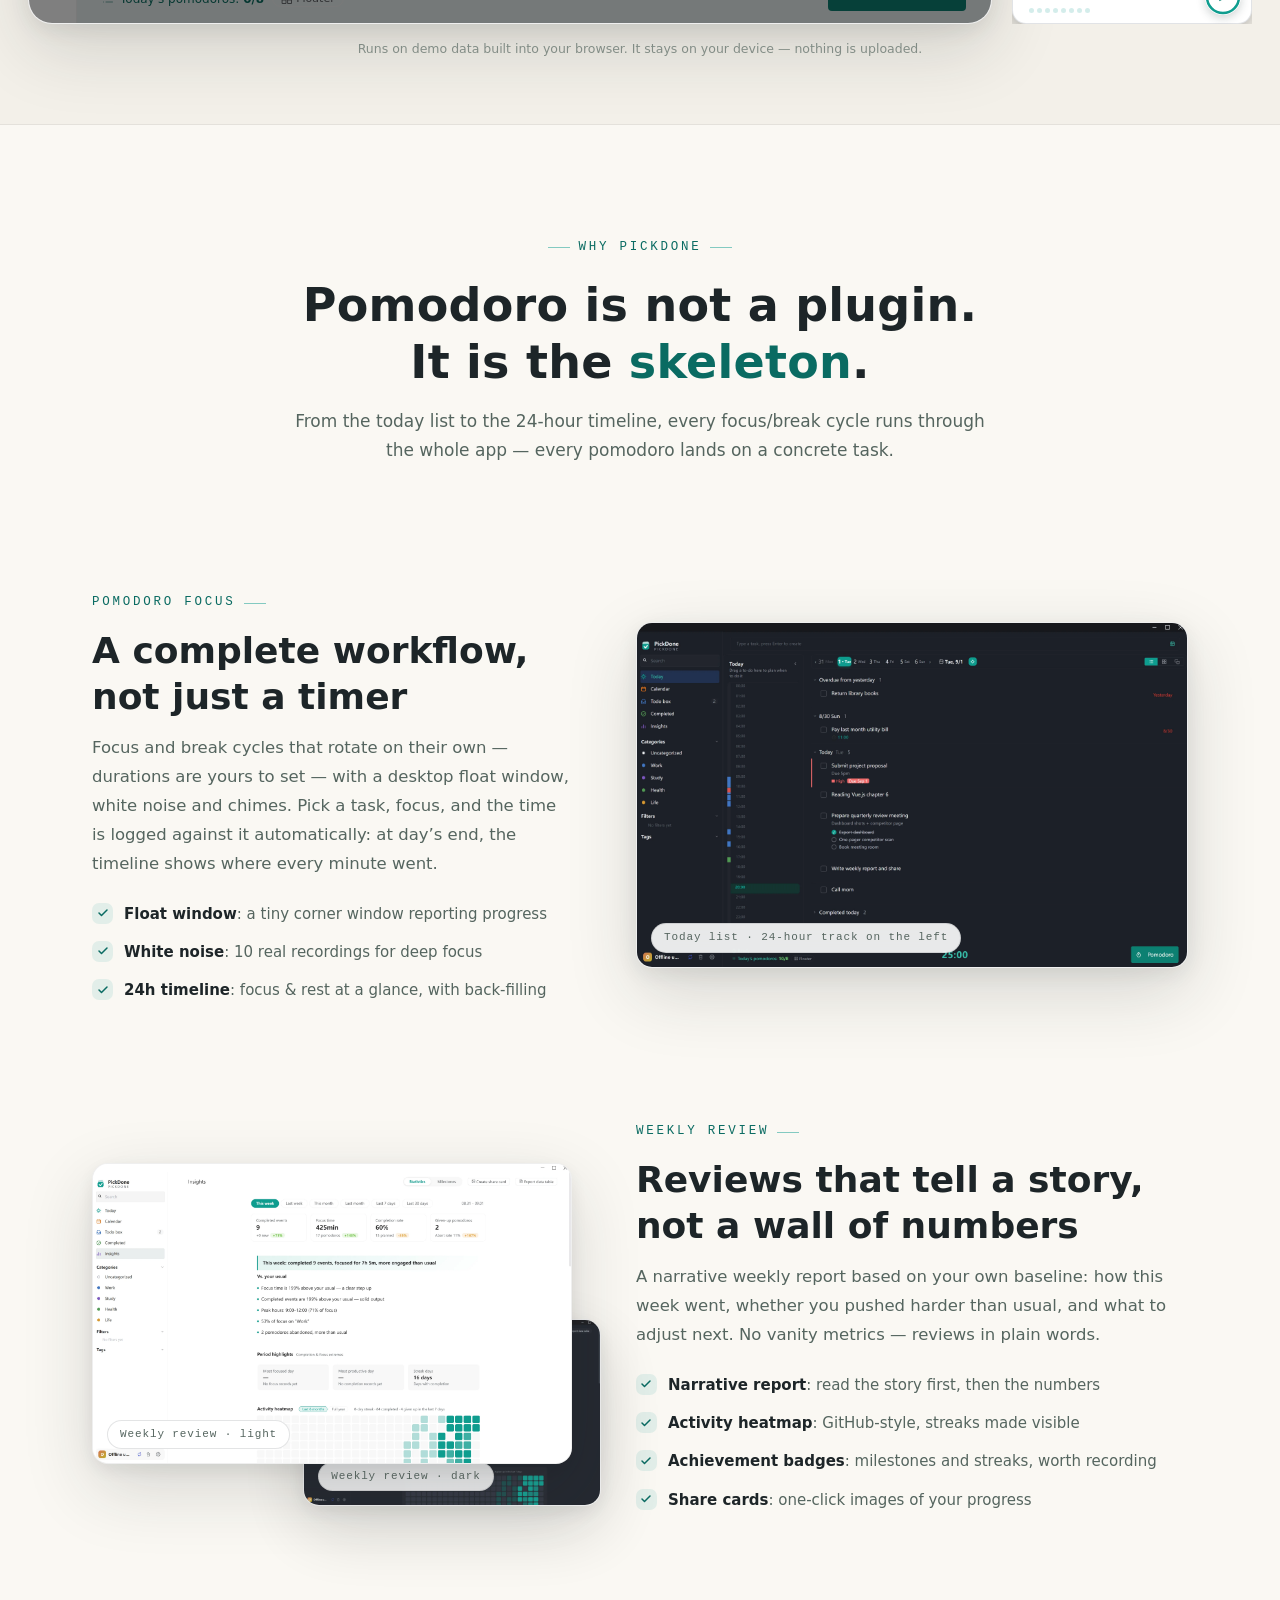
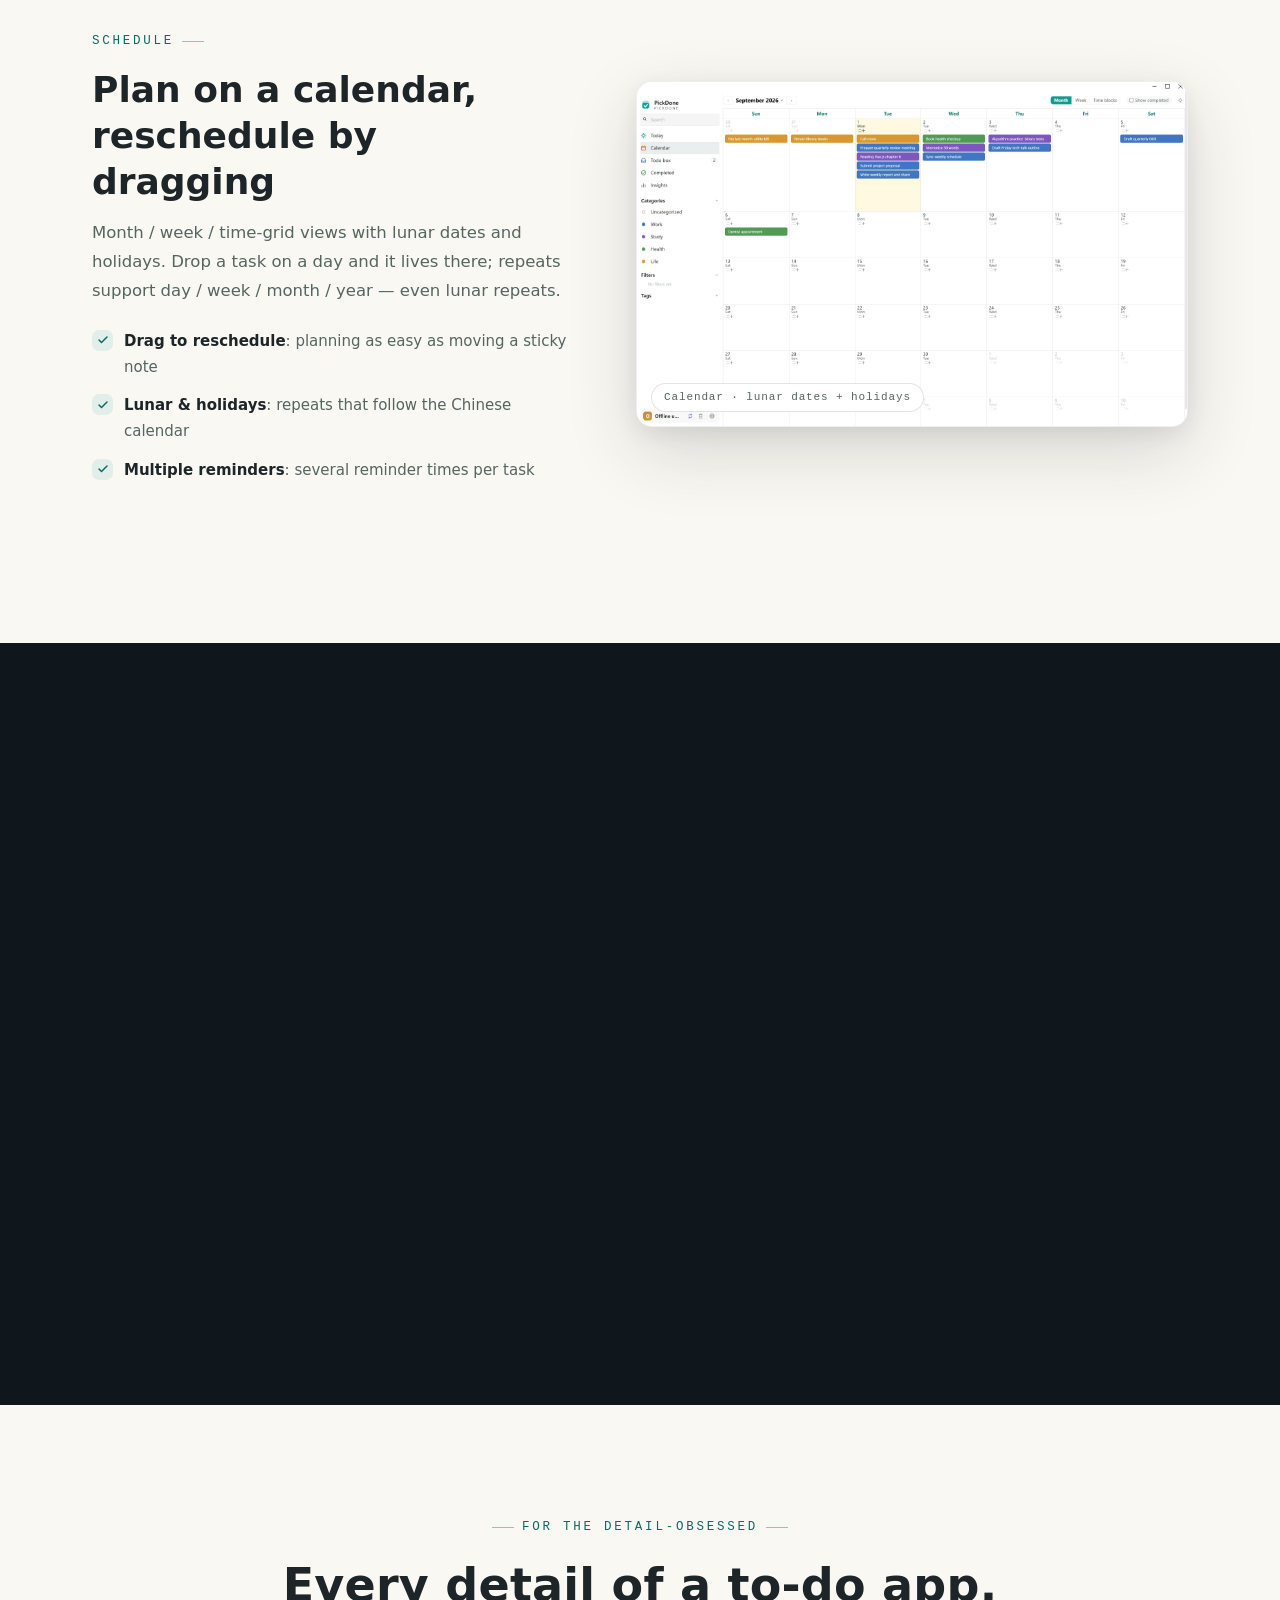
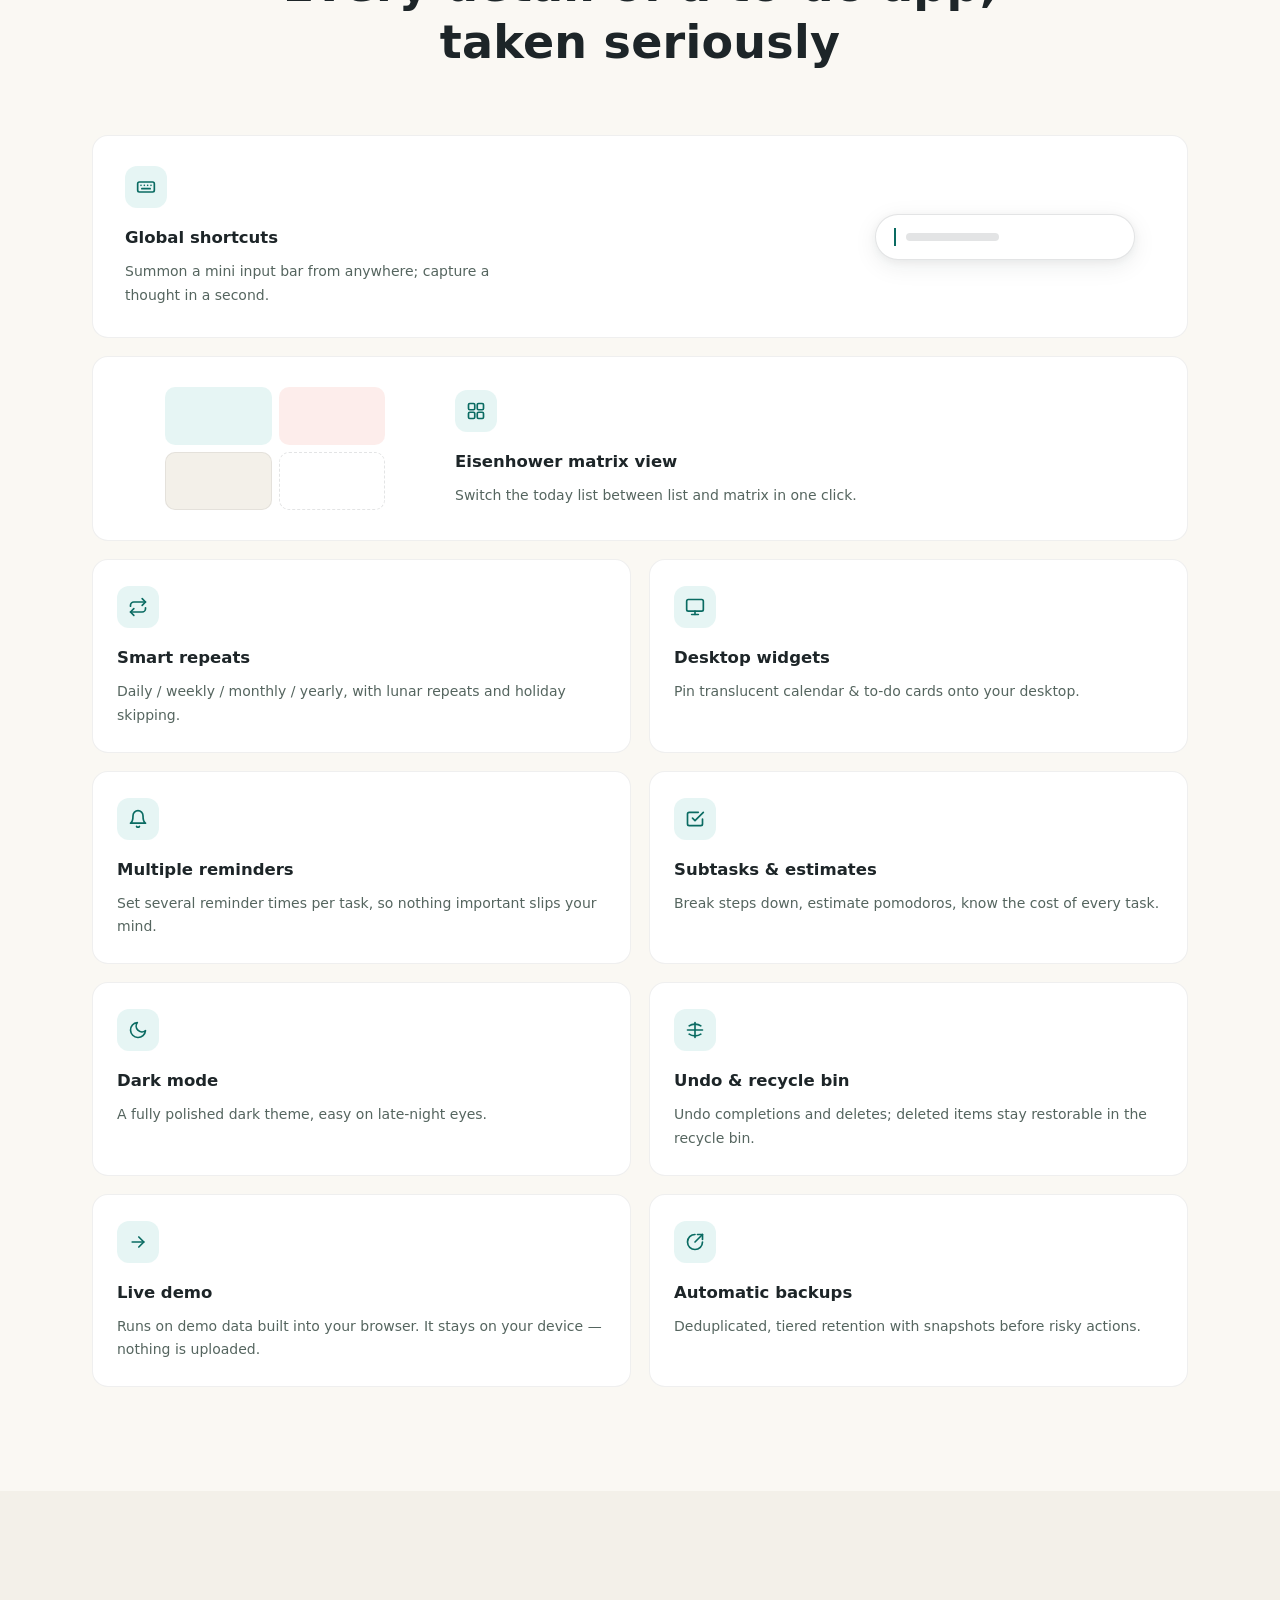
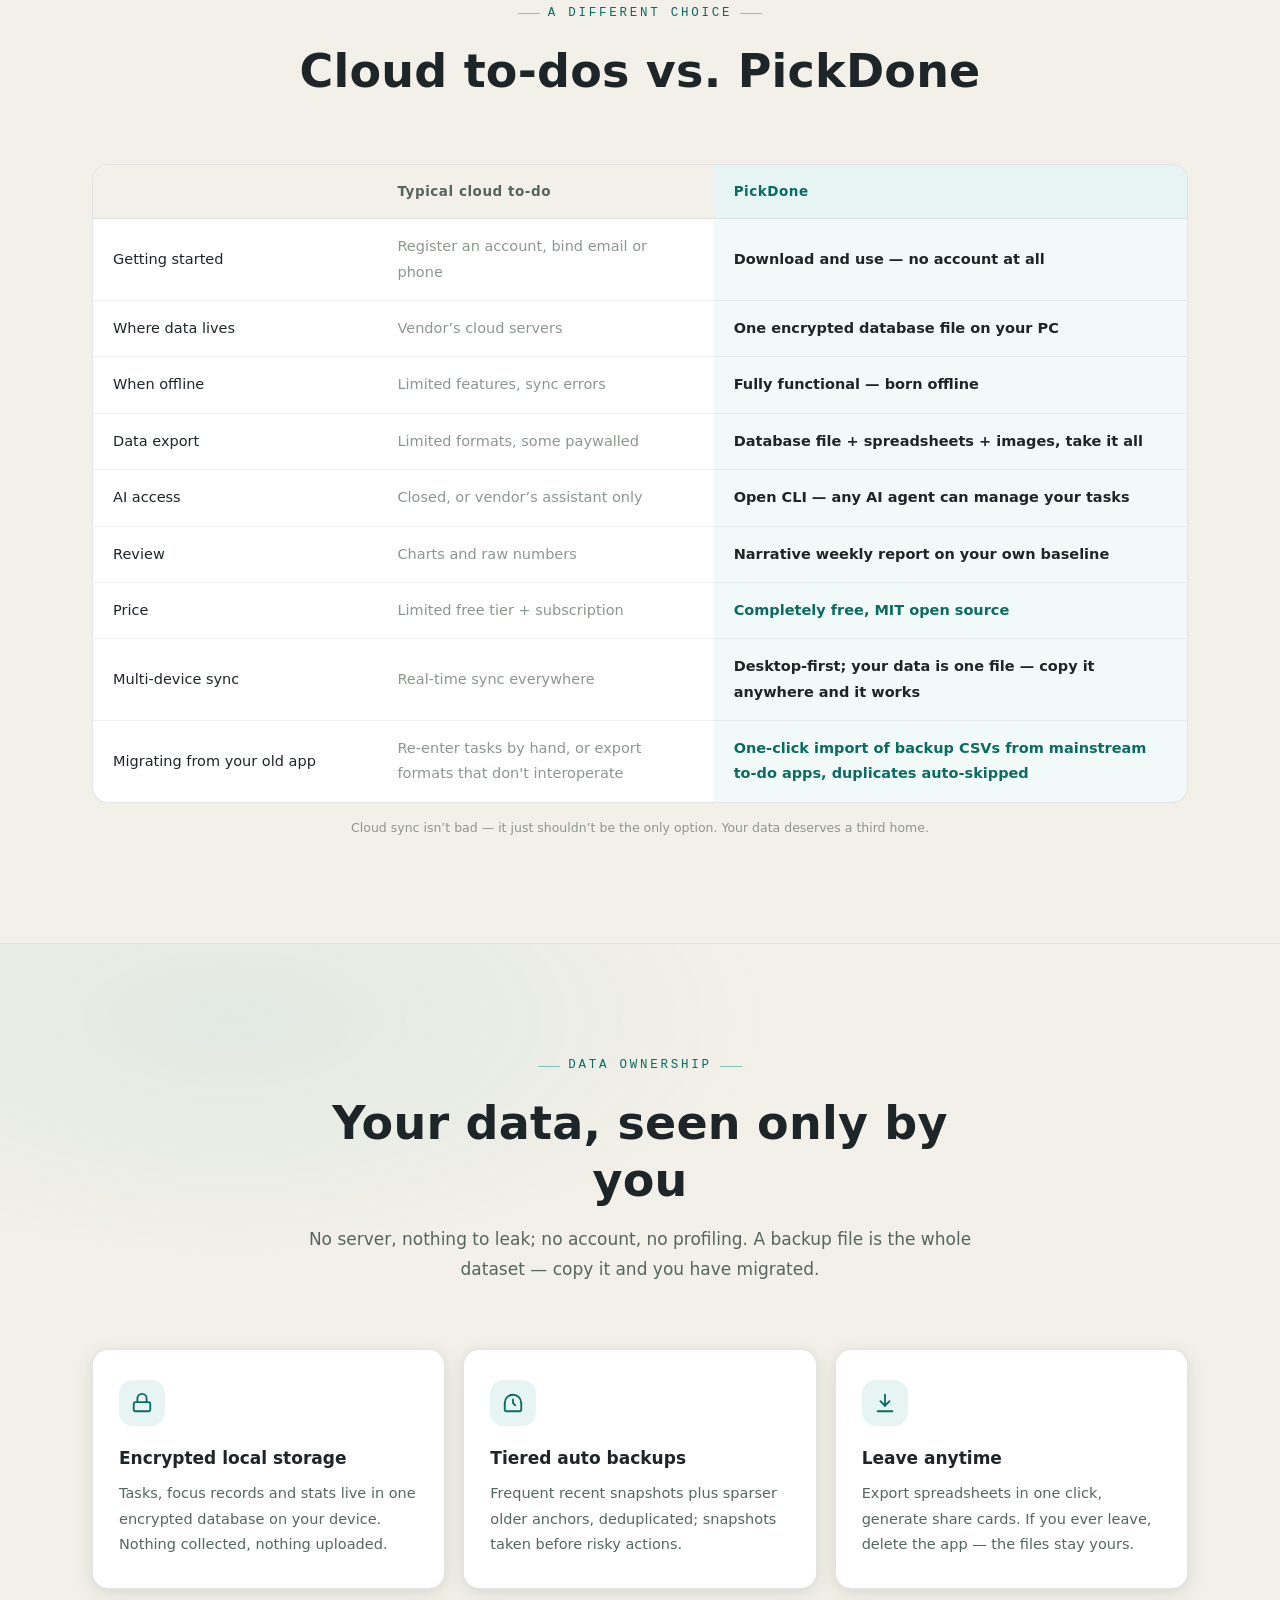
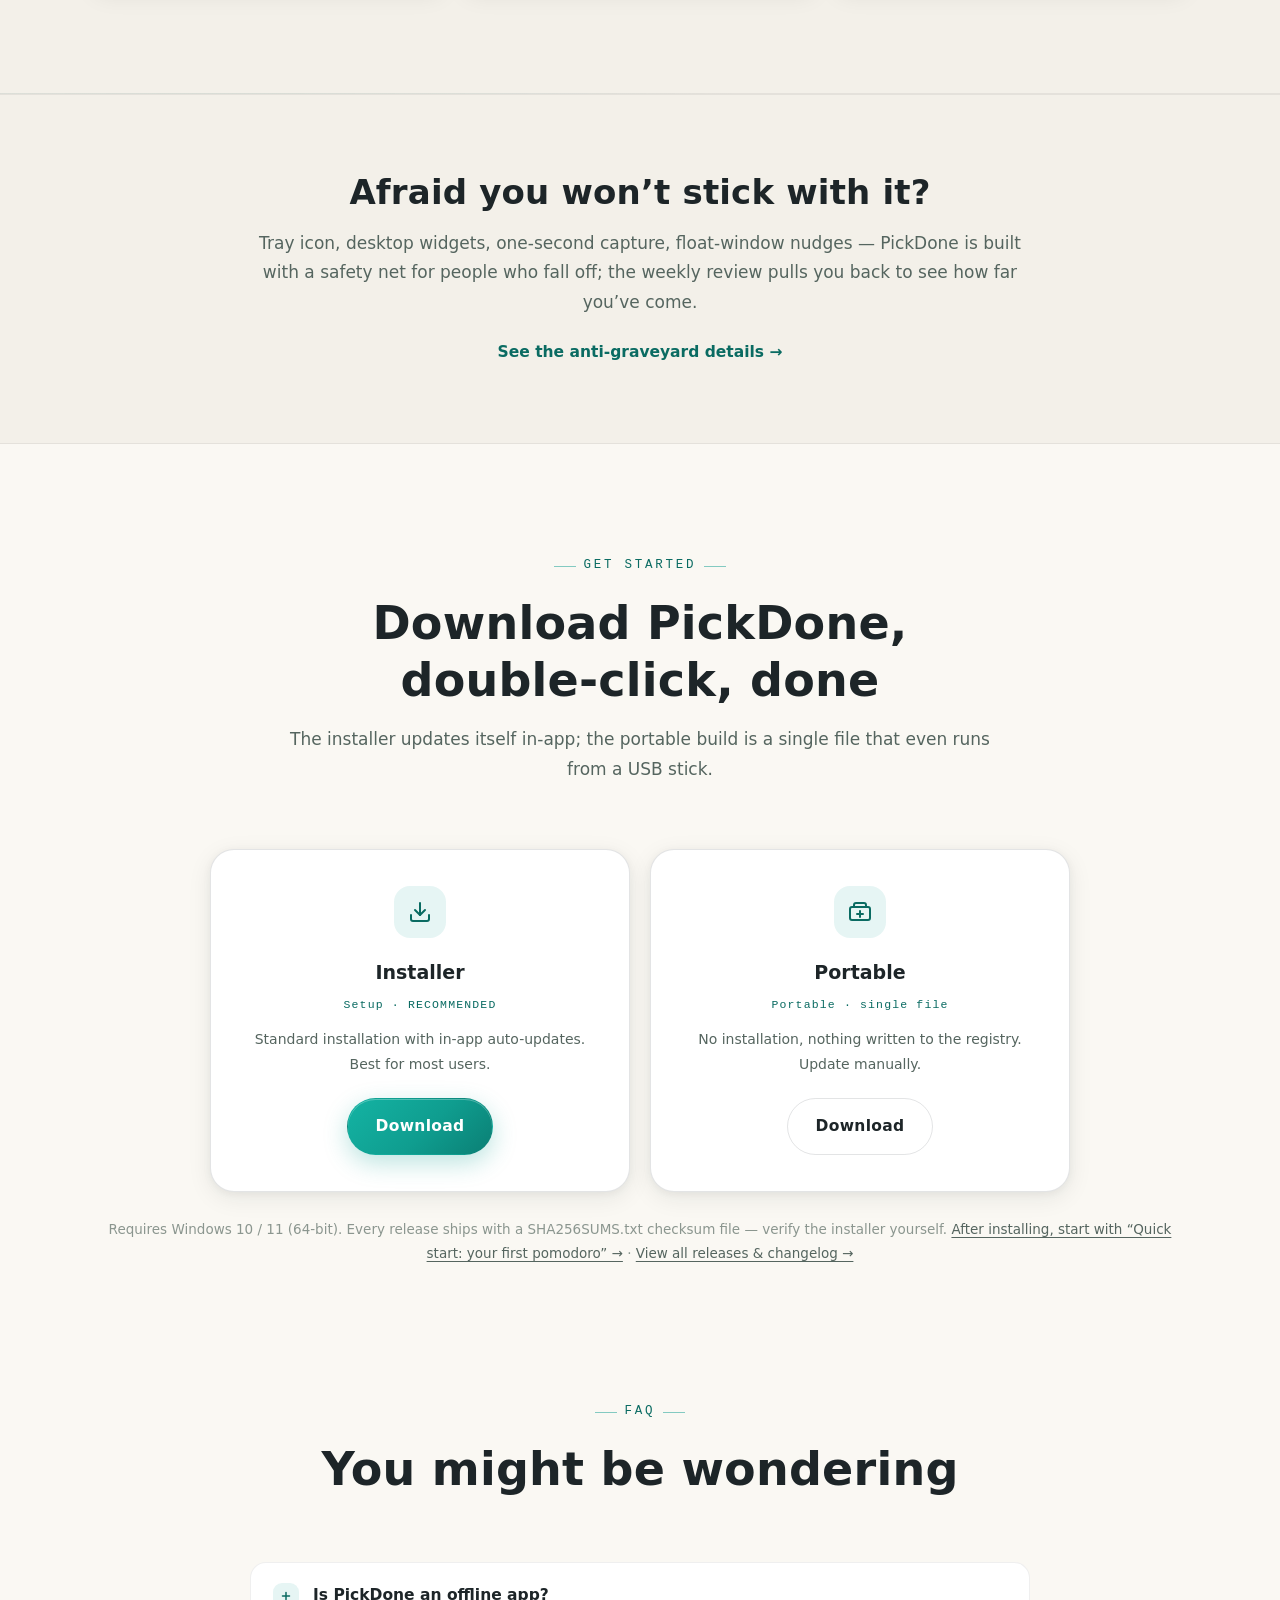
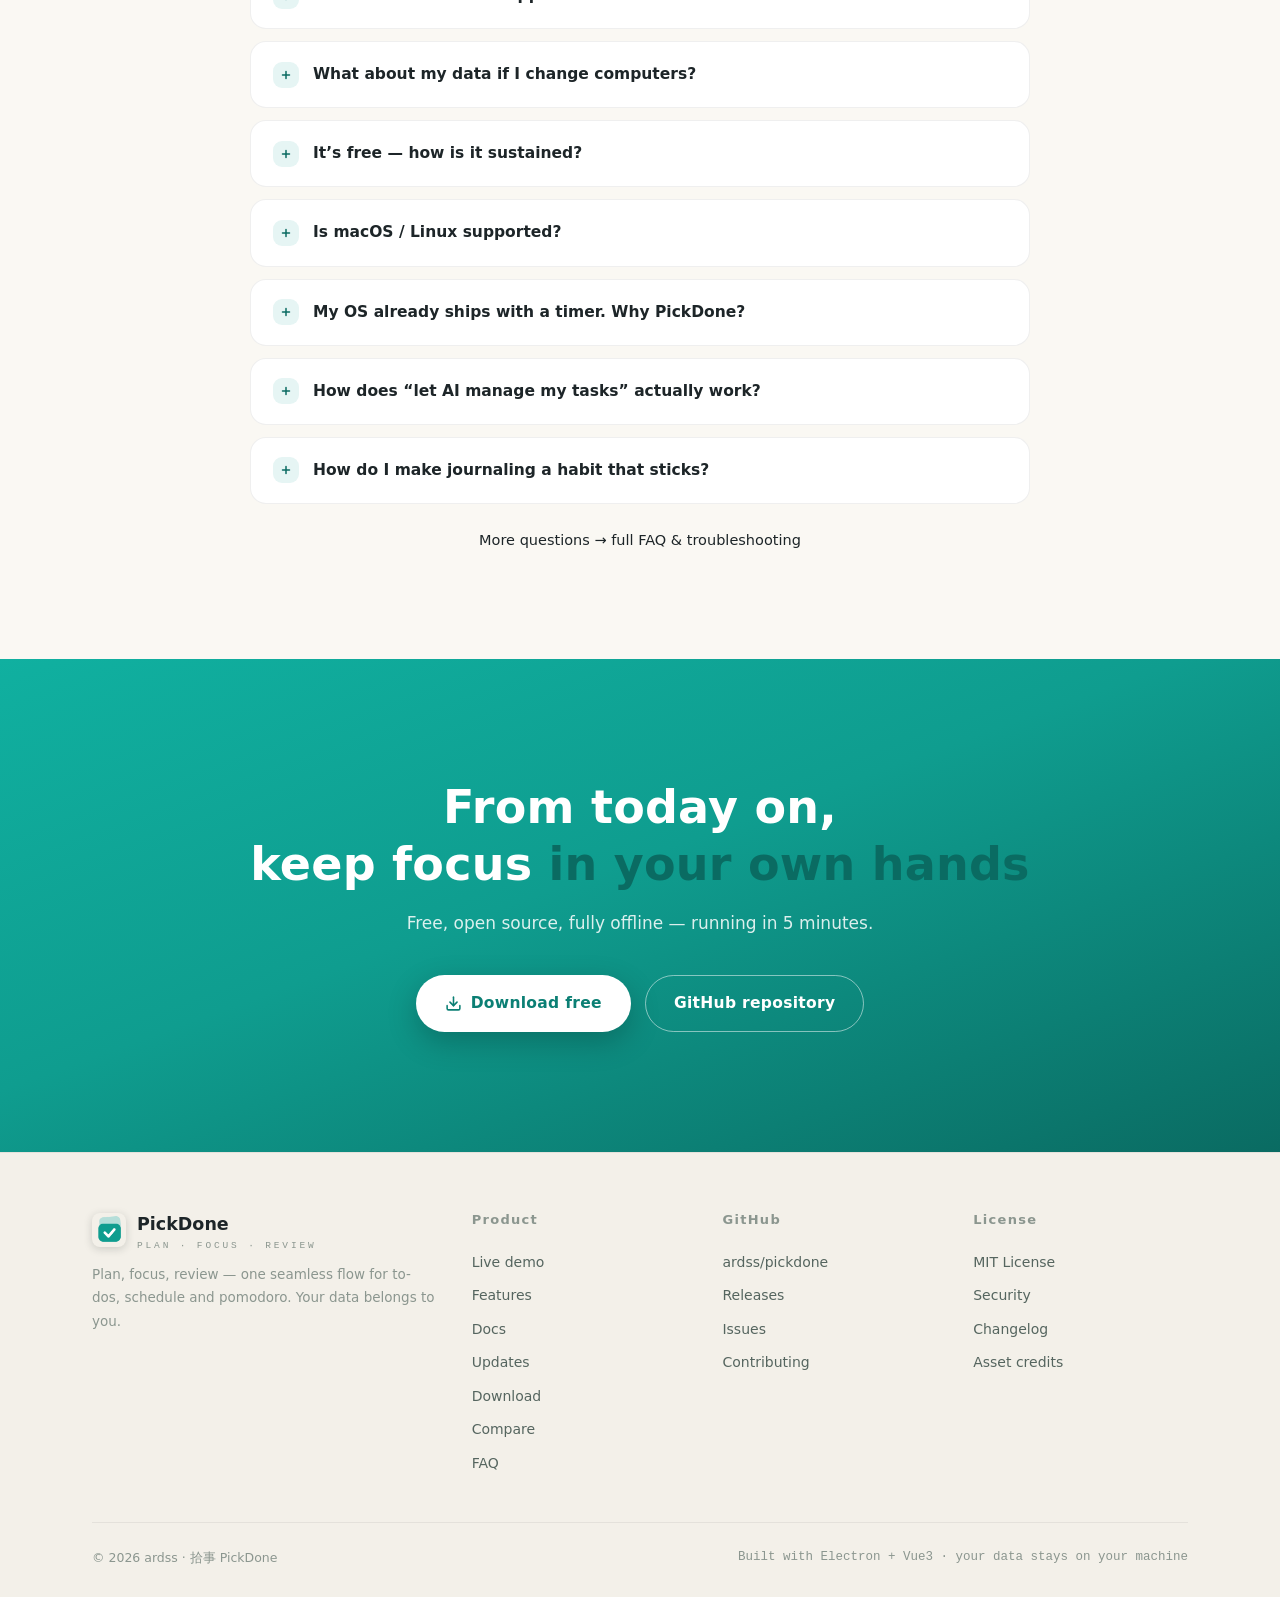
==== commit 0e214b78: "fix(demo): 悬浮小窗iframe保真——网页级联丢失原版钉底/透明两条关键规则致卡片垂直居中(上黑带下灰带/以中心向两侧展开);load后注入修正(fixed钉底+flex-end+背景透明" ====
--- a/index.html
+++ b/index.html
@@ -23,7 +23,7 @@
 <link rel="canonical" href="https://pickdone.app/">
 <meta name="theme-color" content="#0f9d8f">
 <link rel="icon" type="image/png" href="assets/img/logo-64.png">
-<link rel="stylesheet" href="assets/css/style.css?v=20260905a">
+<link rel="stylesheet" href="assets/css/style.css?v=20260905b">
 <script type="application/ld+json">{"@context": "https://schema.org", "@type": "SoftwareApplication", "name": "拾事 PickDone", "alternateName": "PickDone", "operatingSystem": "Windows 10, Windows 11", "applicationCategory": "ProductivityApplication", "description": "本地离线优先的待办 · 日程 · 番茄专注桌面应用。零账号、零联网，数据就是一个本机加密文件。MIT 开源，内置 AI CLI 可让 AI 代理直接管理任务。", "url": "https://pickdone.app/", "downloadUrl": "https://pickdone.app/", "softwareVersion": "0.1.0", "dateModified": "2026-09-04", "isAccessibleForFree": true, "license": "https://opensource.org/licenses/MIT", "offers": {"@type": "Offer", "price": "0", "priceCurrency": "USD"}, "author": {"@type": "Organization", "name": "PickDone", "url": "https://pickdone.app/"}, "featureList": "离线待办与日程、番茄专注与自动记账、统计复盘、本机加密存储、自动备份、AI CLI、双语言界面"}</script>
 <script type="application/ld+json">{"@context": "https://schema.org", "@type": "WebSite", "name": "拾事 PickDone", "url": "https://pickdone.app/", "inLanguage": "zh-CN"}</script>
   <script>if ('scrollRestoration' in history) history.scrollRestoration = 'manual'</script>
@@ -608,6 +608,6 @@
   </div>
 </footer>
 
-<script src="assets/js/main.js?v=20260905a"></script>
+<script src="assets/js/main.js?v=20260905b"></script>
 </body>
 </html>
--- a/assets/css/style.css
+++ b/assets/css/style.css
@@ -247,8 +247,8 @@
 .demo-frame { flex: 1; min-width: 0; }
 .demo-frame iframe { height: 100%; }
 .float-col { flex: 0 0 240px; width: 240px; display: flex; flex-direction: column; justify-content: flex-end; }
-.float-frame { height: 320px; border: 1px solid var(--line-2); border-radius: 16px; overflow: hidden;
-  background: var(--panel); box-shadow: var(--shadow-soft); }
+/* 壳完全隐形:原版小窗就是透明窗体,只有卡片本体浮在桌面上;菜单向上展开占用的也是透明区 */
+.float-frame { height: 320px; overflow: hidden; }
 .float-frame iframe { width: 240px; height: 320px; border: 0; display: block; }
 .demo-note { margin-top: 14px; text-align: center; font-size: 12.5px; color: var(--text-3); }
 .demo-stage { position: relative; }
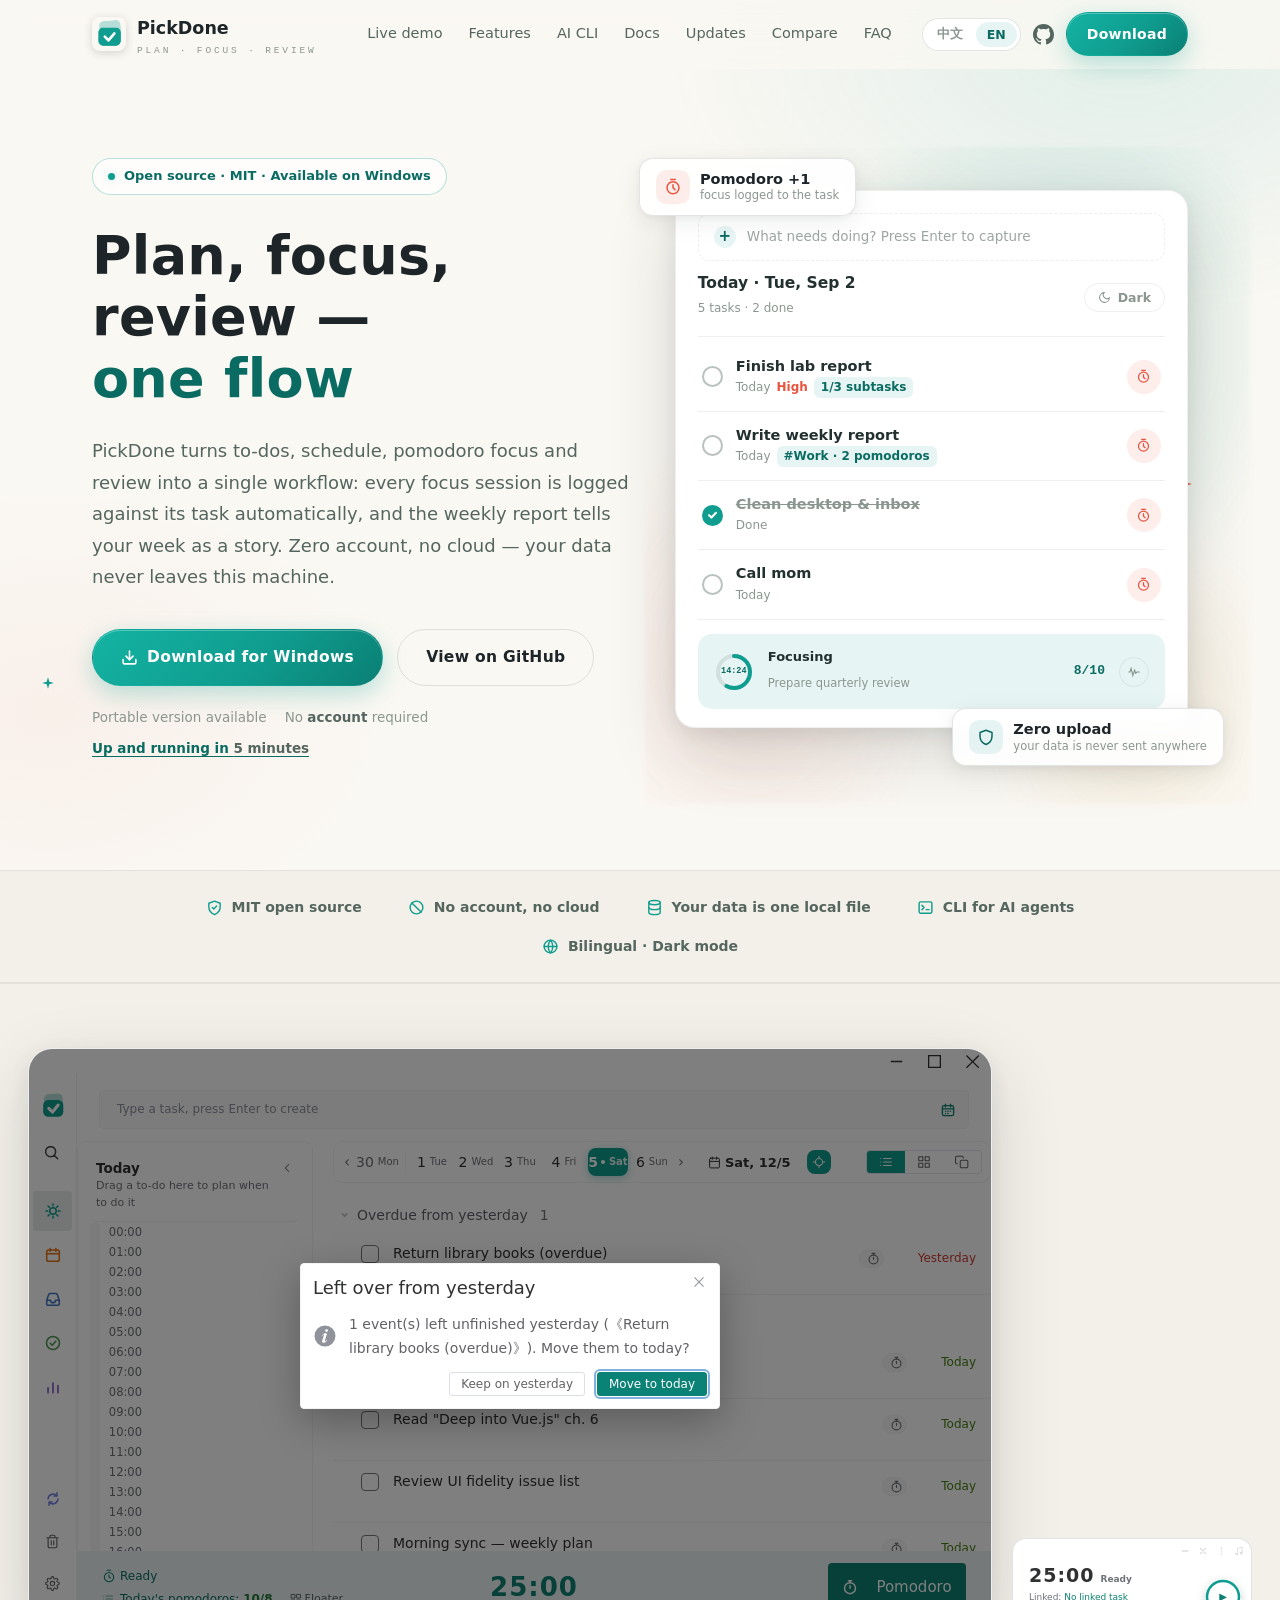
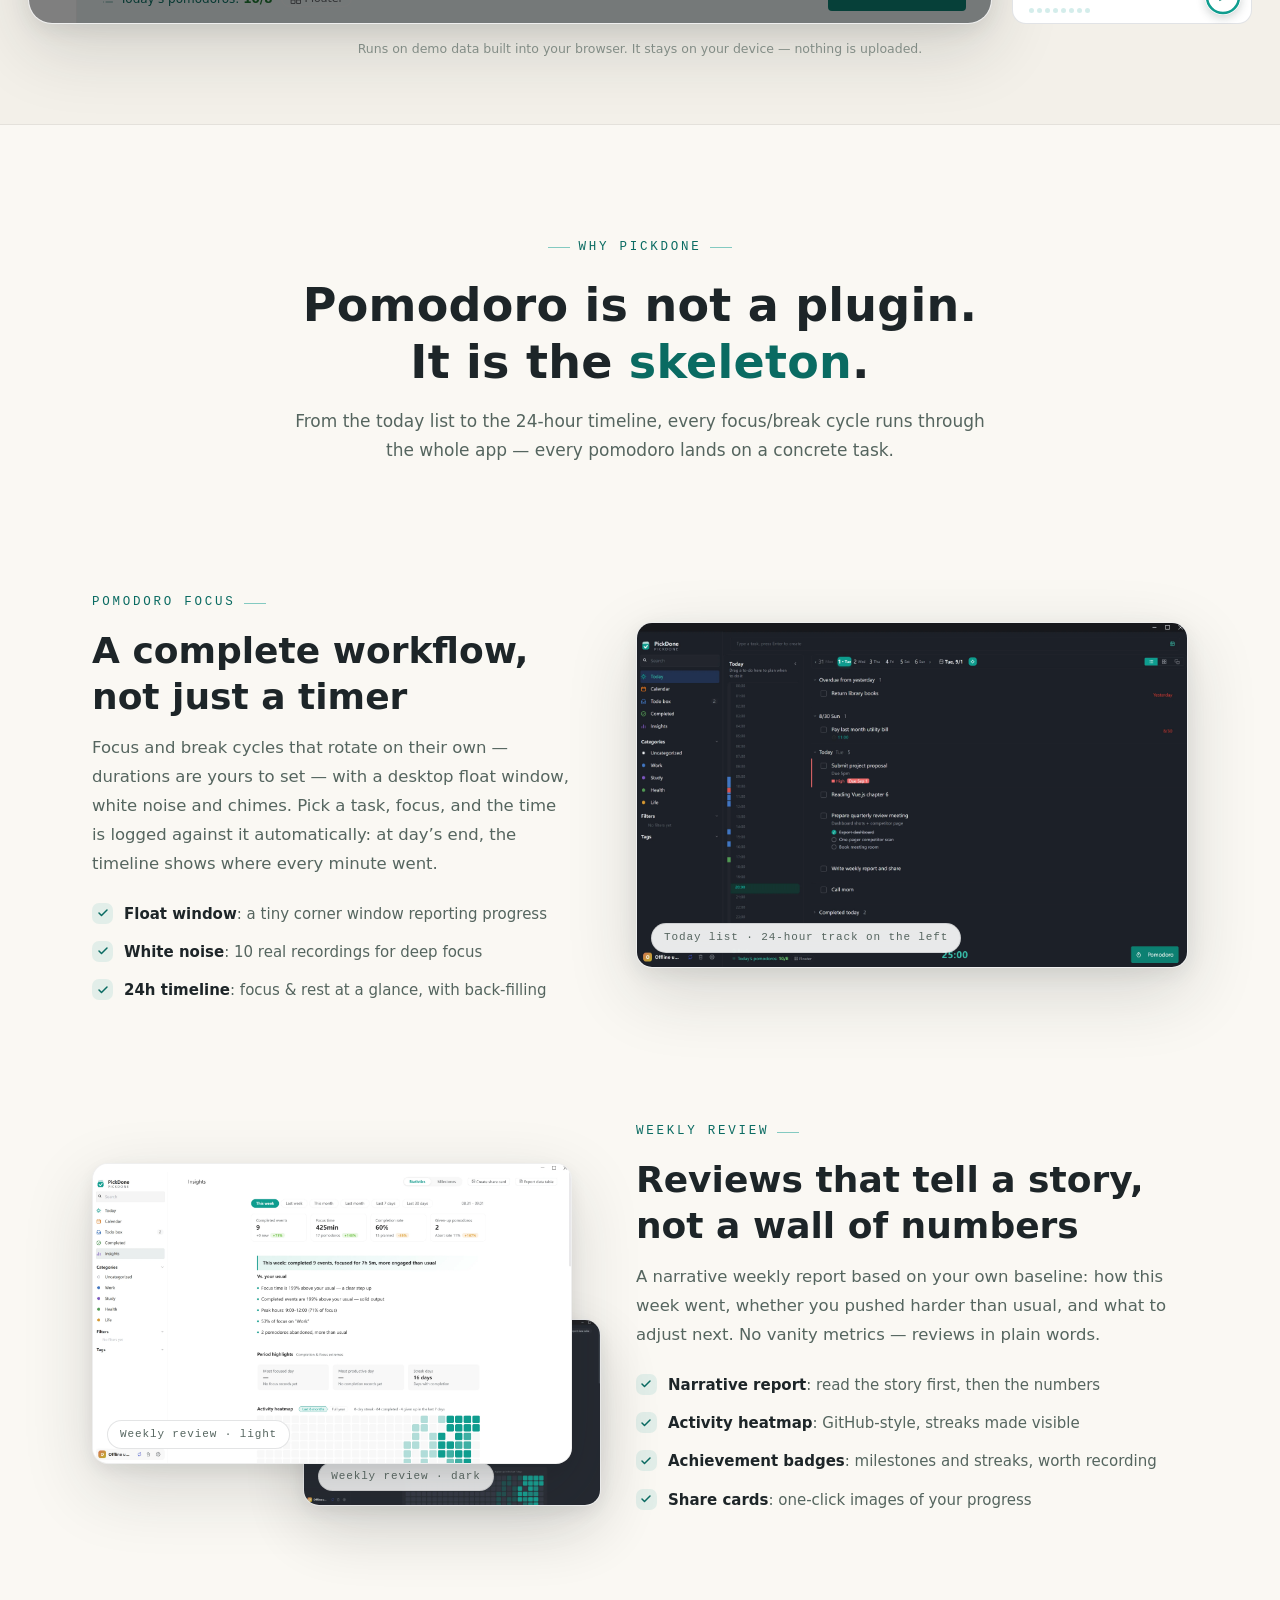
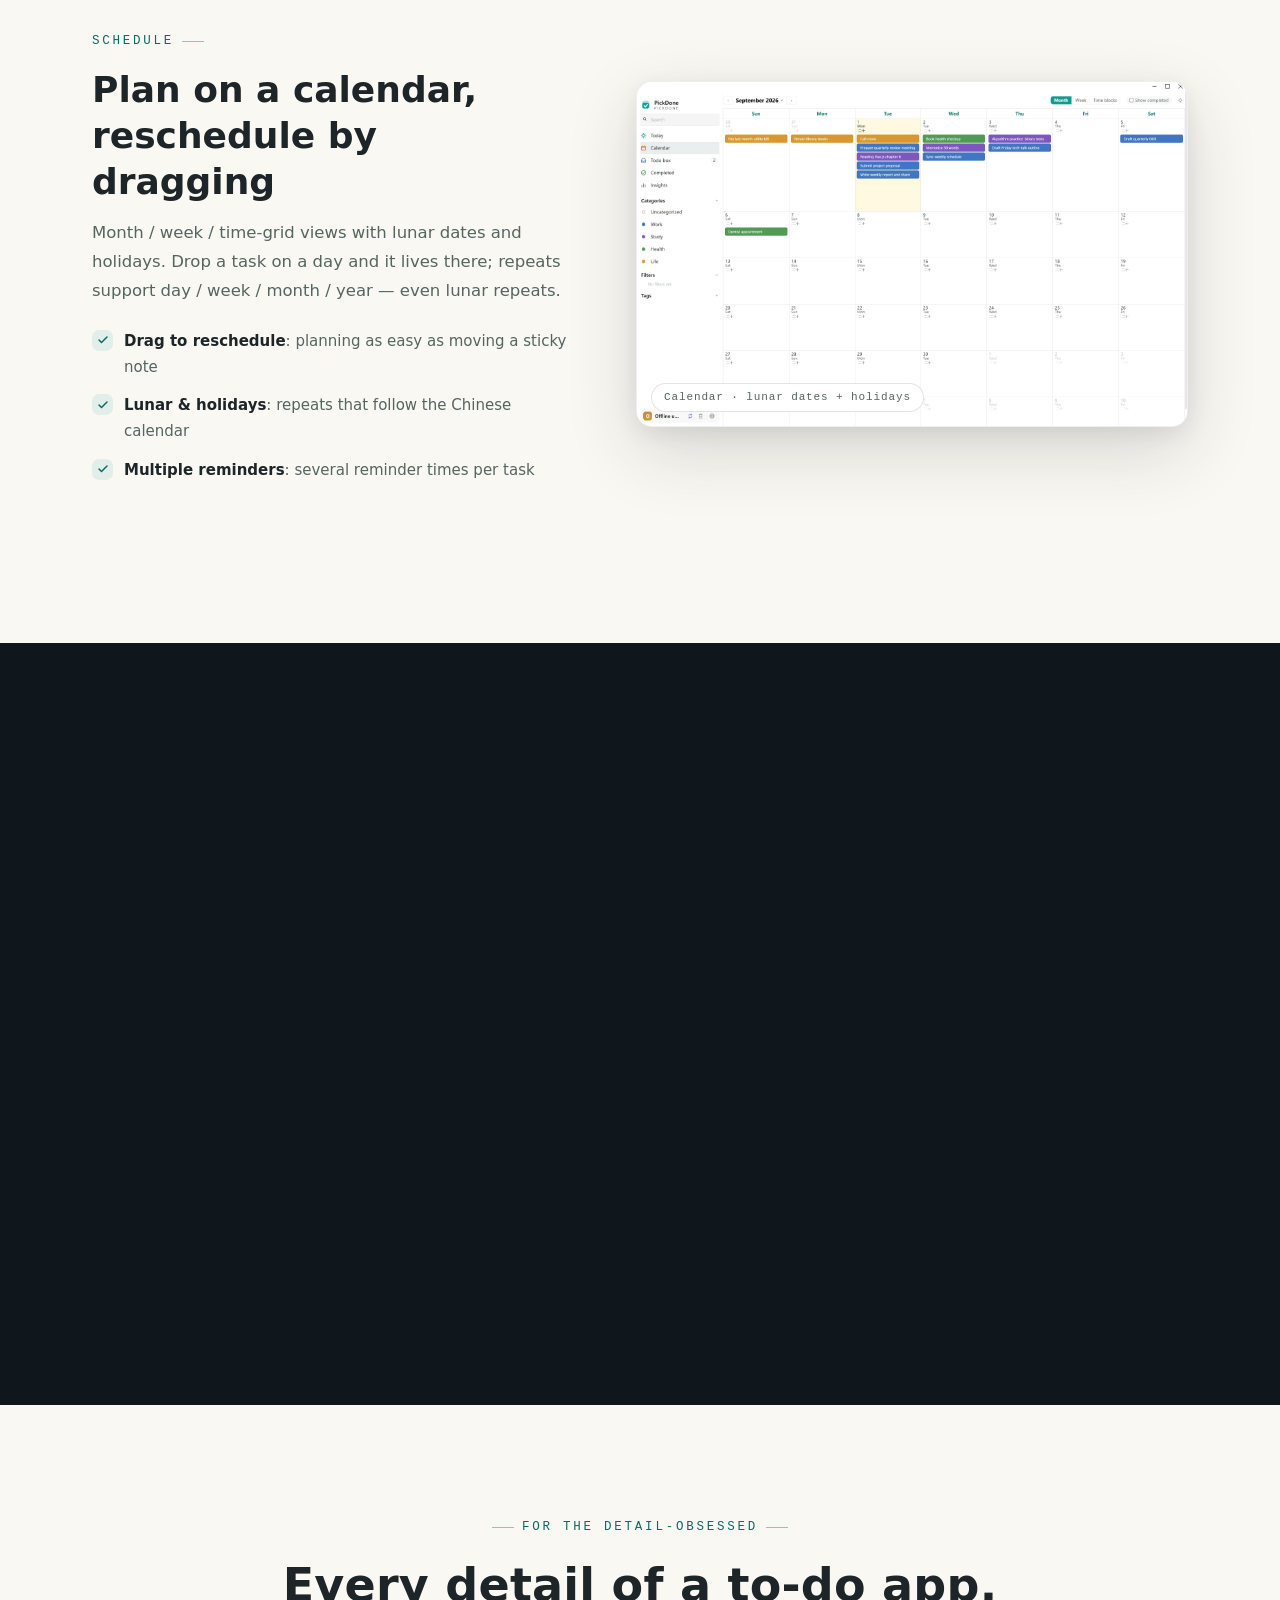
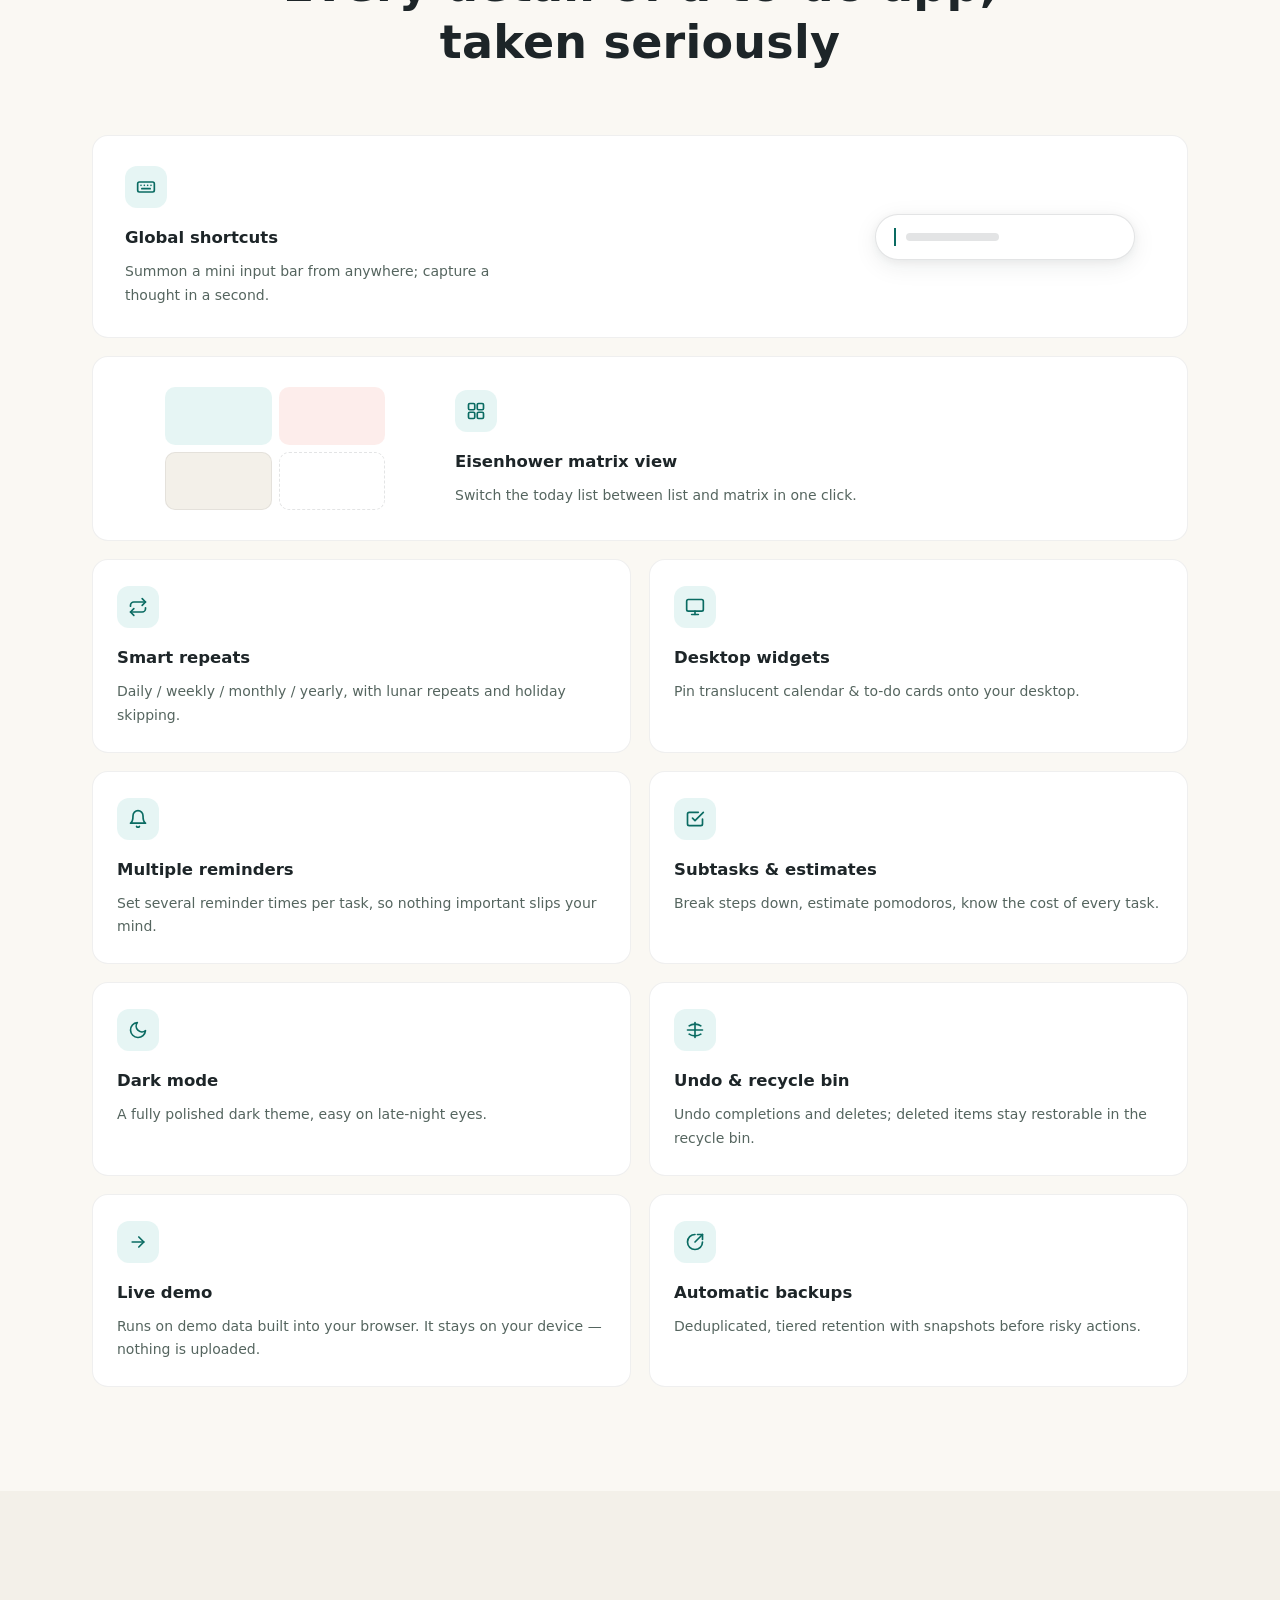
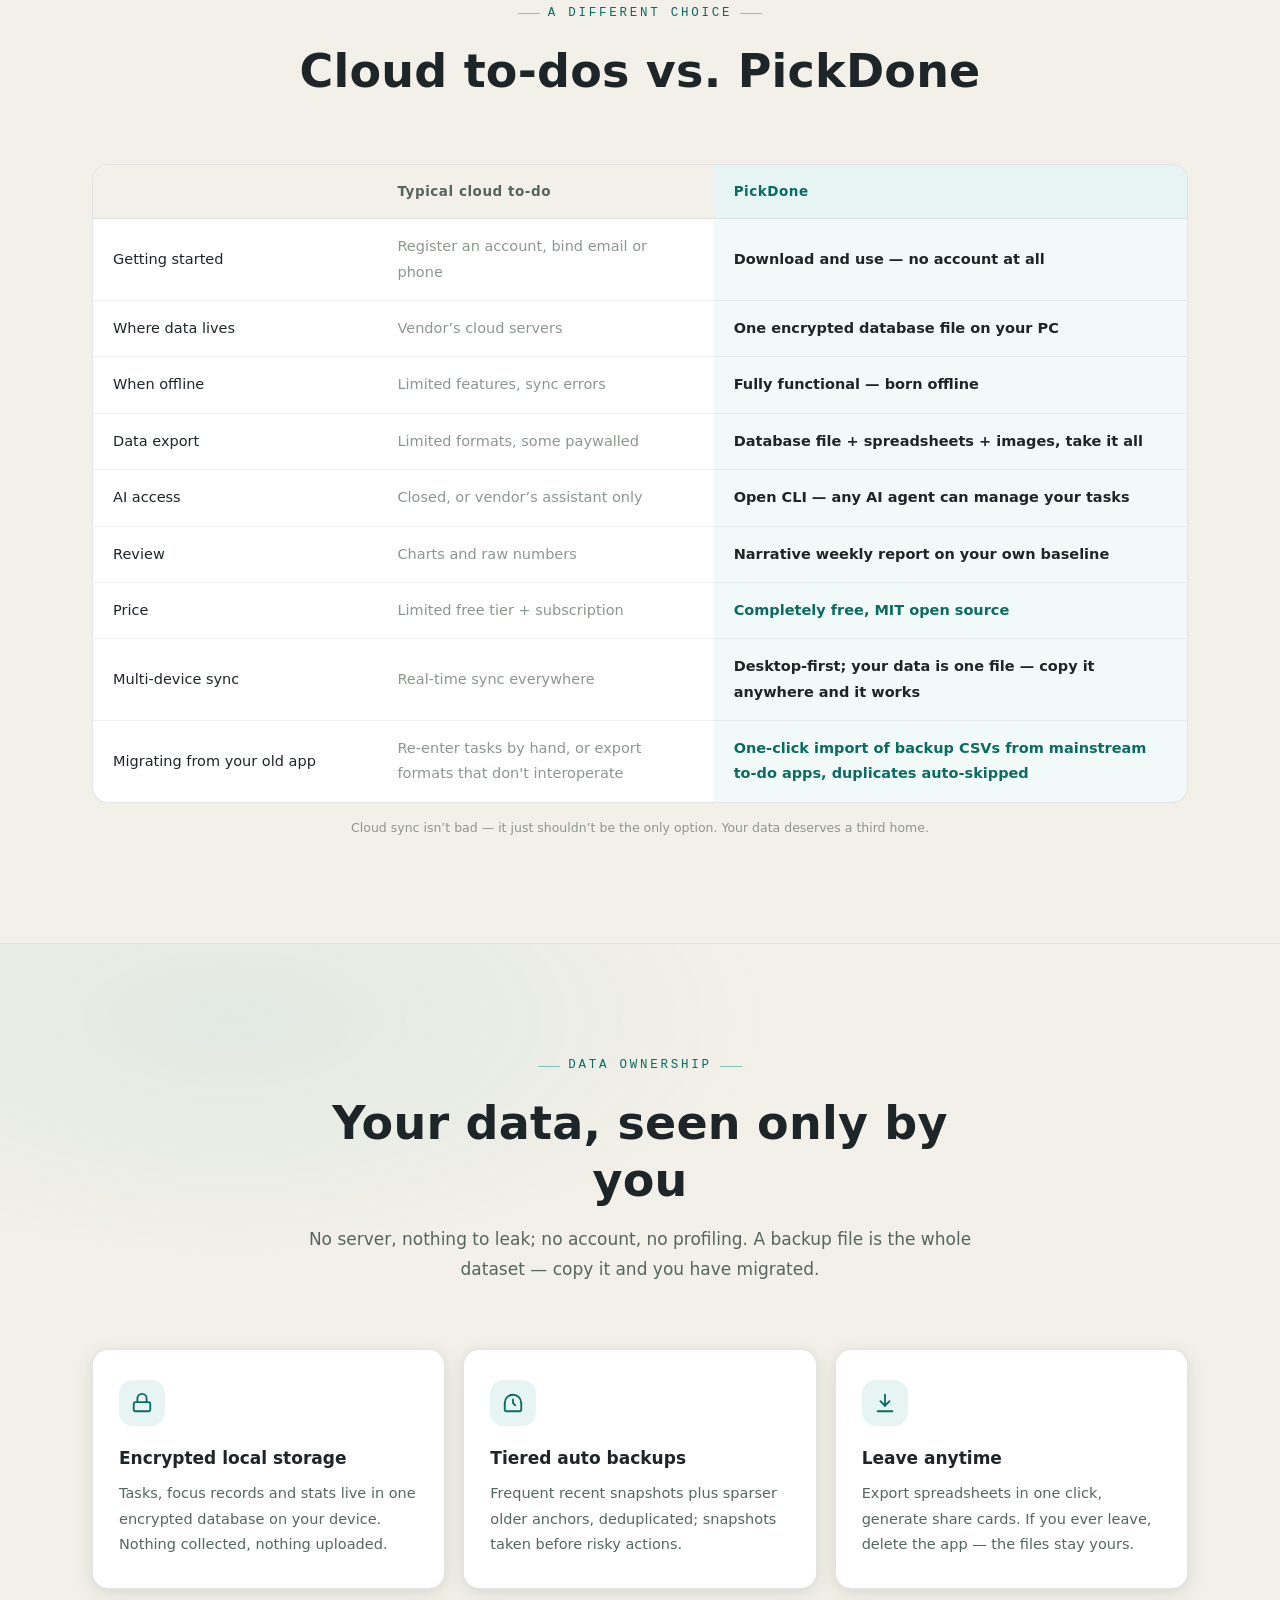
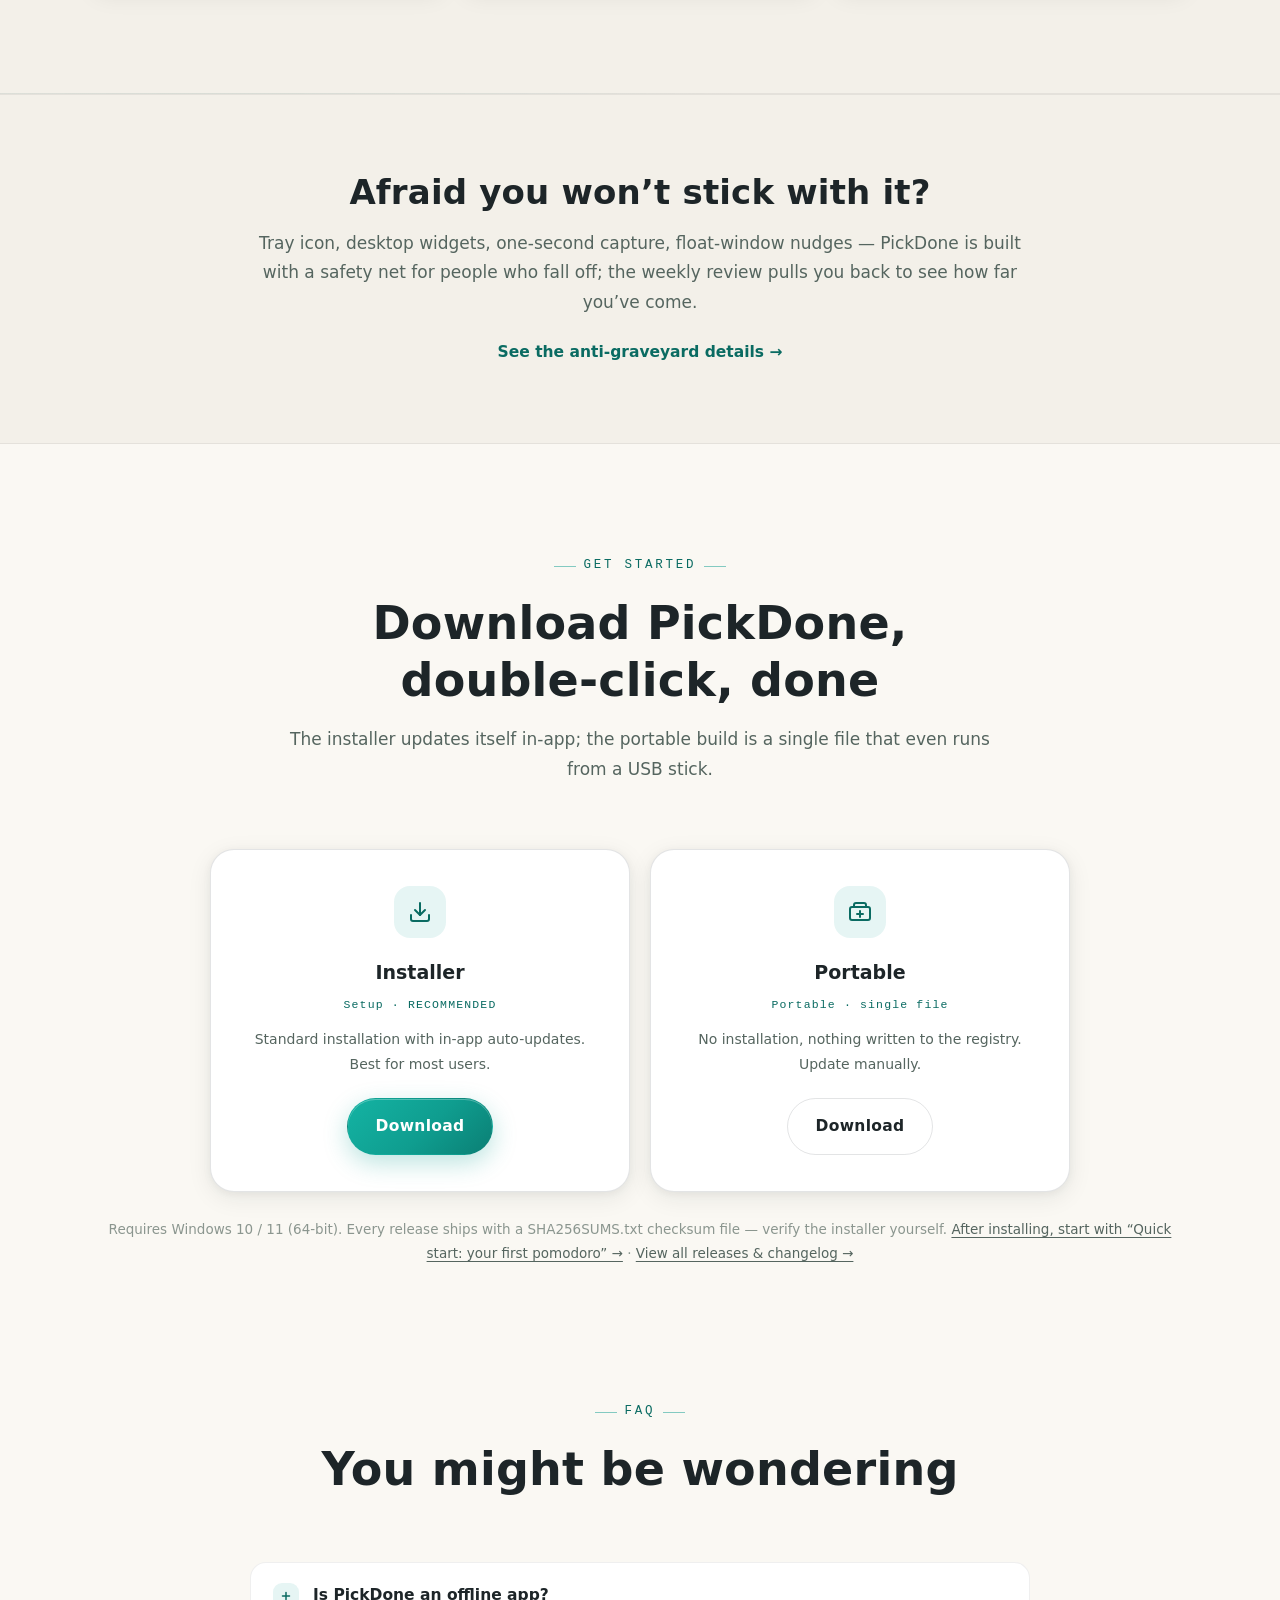
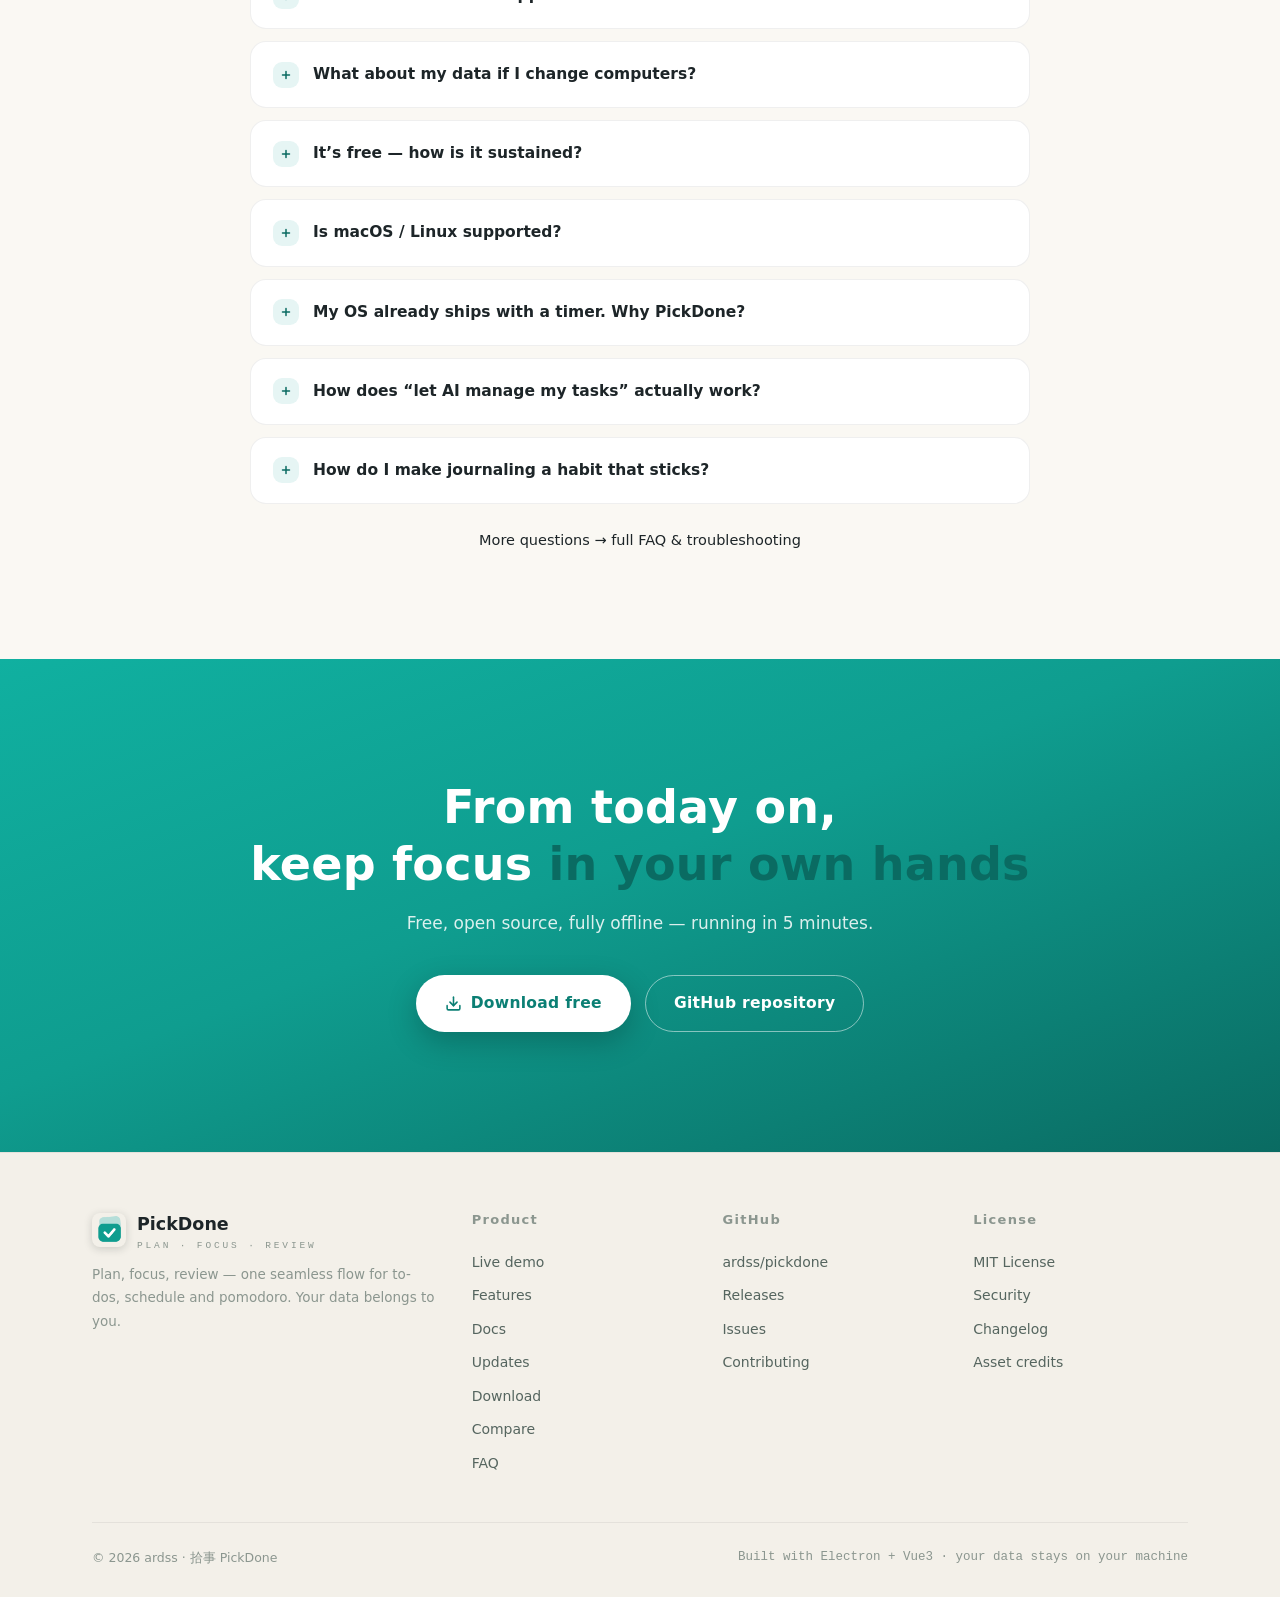
==== commit 64f6d5f3: "fix(demo): 撤除注入的.tomato外投影——产品定稿(style-4.css)明载透明窗禁止外投影(四角被裁成灰脏边,用户长期实测坑),1px描边即视觉边界;官网同规,四角灰痕清零;缓存戳" ====
--- a/index.html
+++ b/index.html
@@ -23,7 +23,7 @@
 <link rel="canonical" href="https://pickdone.app/">
 <meta name="theme-color" content="#0f9d8f">
 <link rel="icon" type="image/png" href="assets/img/logo-64.png">
-<link rel="stylesheet" href="assets/css/style.css?v=20260905b">
+<link rel="stylesheet" href="assets/css/style.css?v=20260905c">
 <script type="application/ld+json">{"@context": "https://schema.org", "@type": "SoftwareApplication", "name": "拾事 PickDone", "alternateName": "PickDone", "operatingSystem": "Windows 10, Windows 11", "applicationCategory": "ProductivityApplication", "description": "本地离线优先的待办 · 日程 · 番茄专注桌面应用。零账号、零联网，数据就是一个本机加密文件。MIT 开源，内置 AI CLI 可让 AI 代理直接管理任务。", "url": "https://pickdone.app/", "downloadUrl": "https://pickdone.app/", "softwareVersion": "0.1.0", "dateModified": "2026-09-04", "isAccessibleForFree": true, "license": "https://opensource.org/licenses/MIT", "offers": {"@type": "Offer", "price": "0", "priceCurrency": "USD"}, "author": {"@type": "Organization", "name": "PickDone", "url": "https://pickdone.app/"}, "featureList": "离线待办与日程、番茄专注与自动记账、统计复盘、本机加密存储、自动备份、AI CLI、双语言界面"}</script>
 <script type="application/ld+json">{"@context": "https://schema.org", "@type": "WebSite", "name": "拾事 PickDone", "url": "https://pickdone.app/", "inLanguage": "zh-CN"}</script>
   <script>if ('scrollRestoration' in history) history.scrollRestoration = 'manual'</script>
@@ -608,6 +608,6 @@
   </div>
 </footer>
 
-<script src="assets/js/main.js?v=20260905b"></script>
+<script src="assets/js/main.js?v=20260905c"></script>
 </body>
 </html>
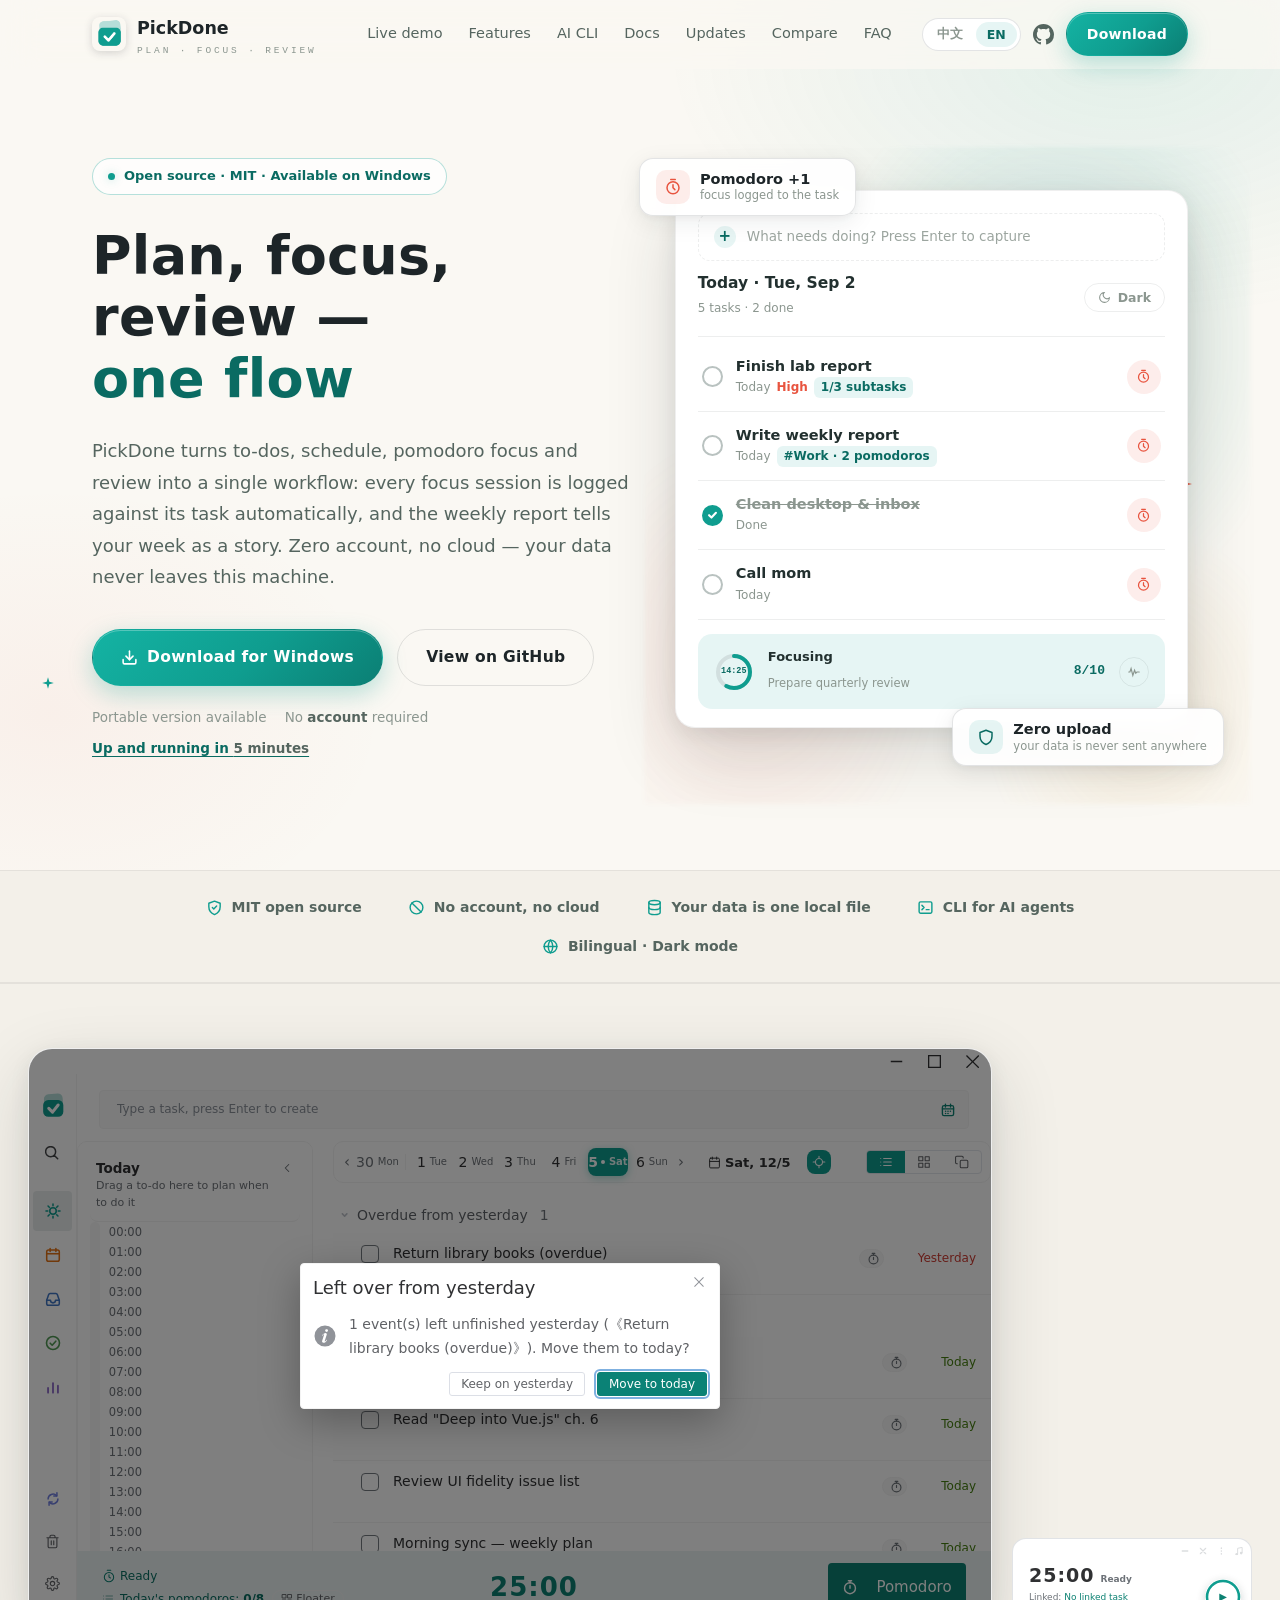
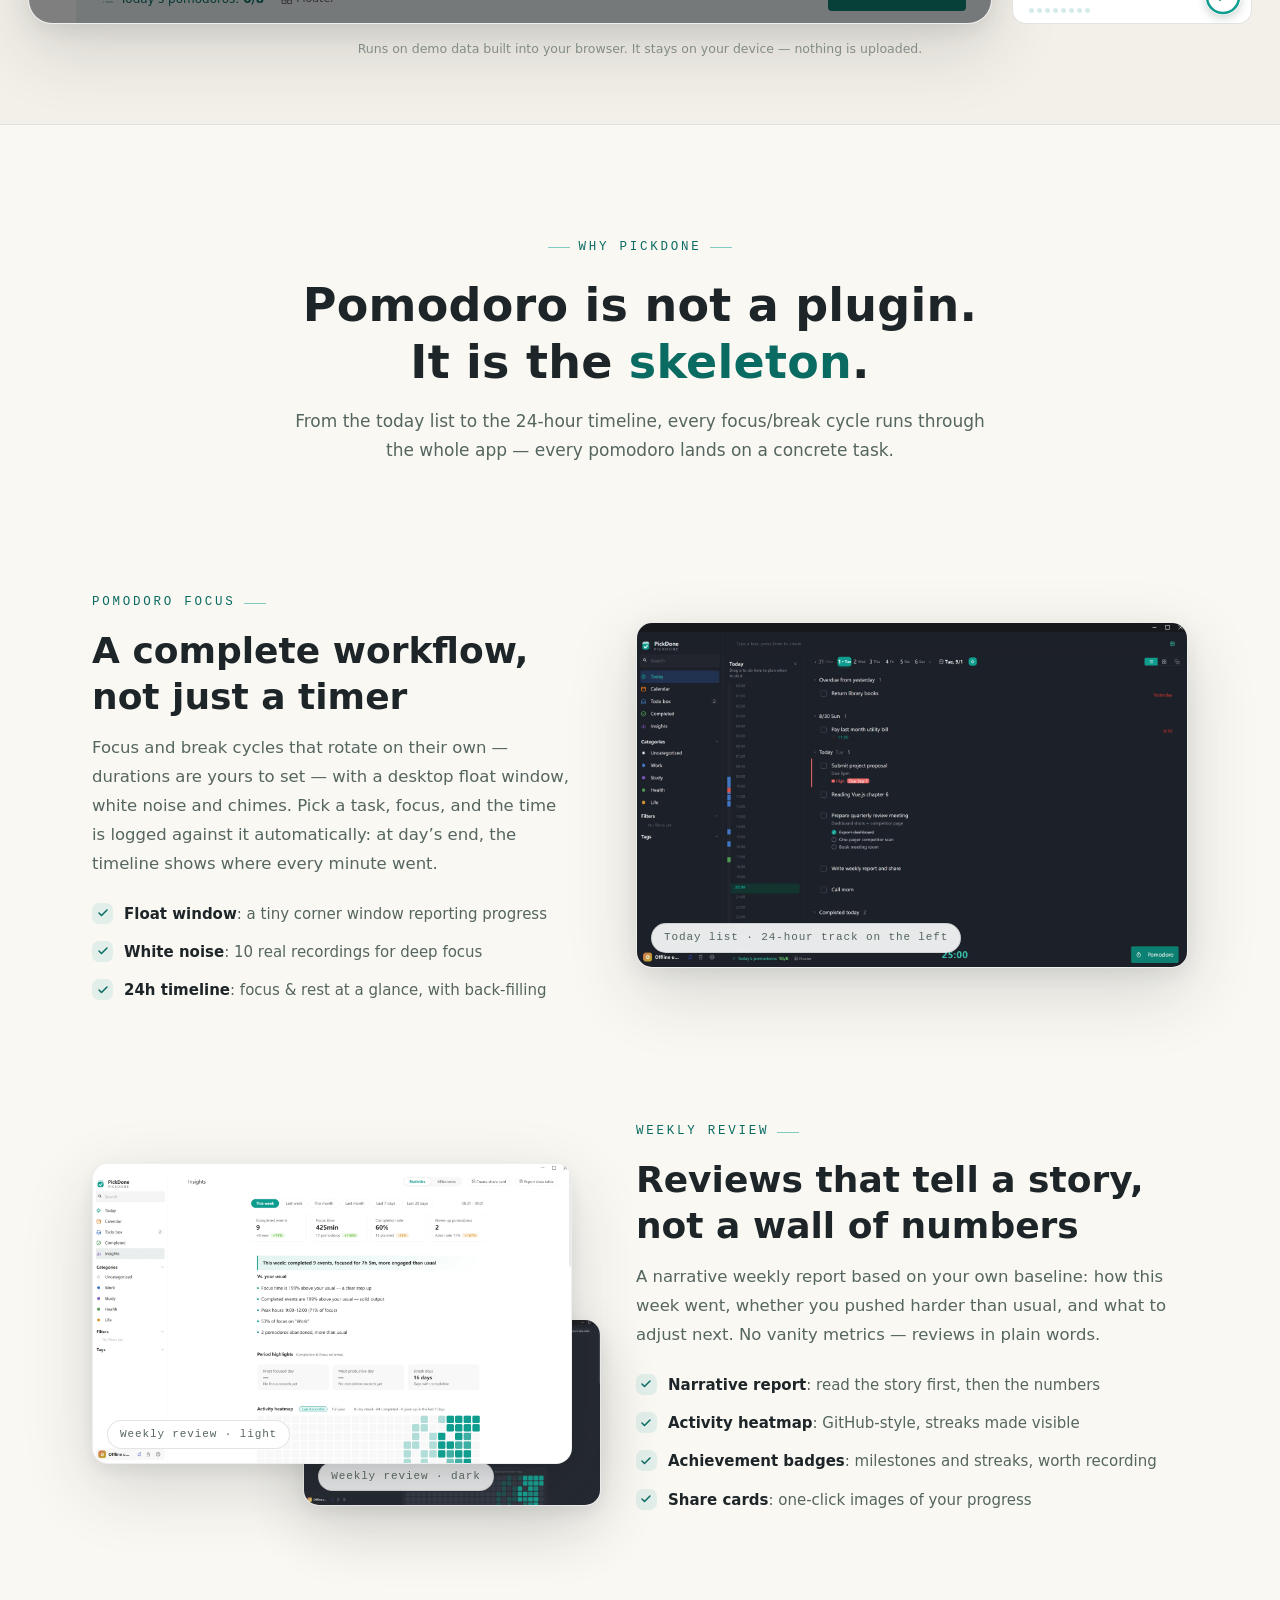
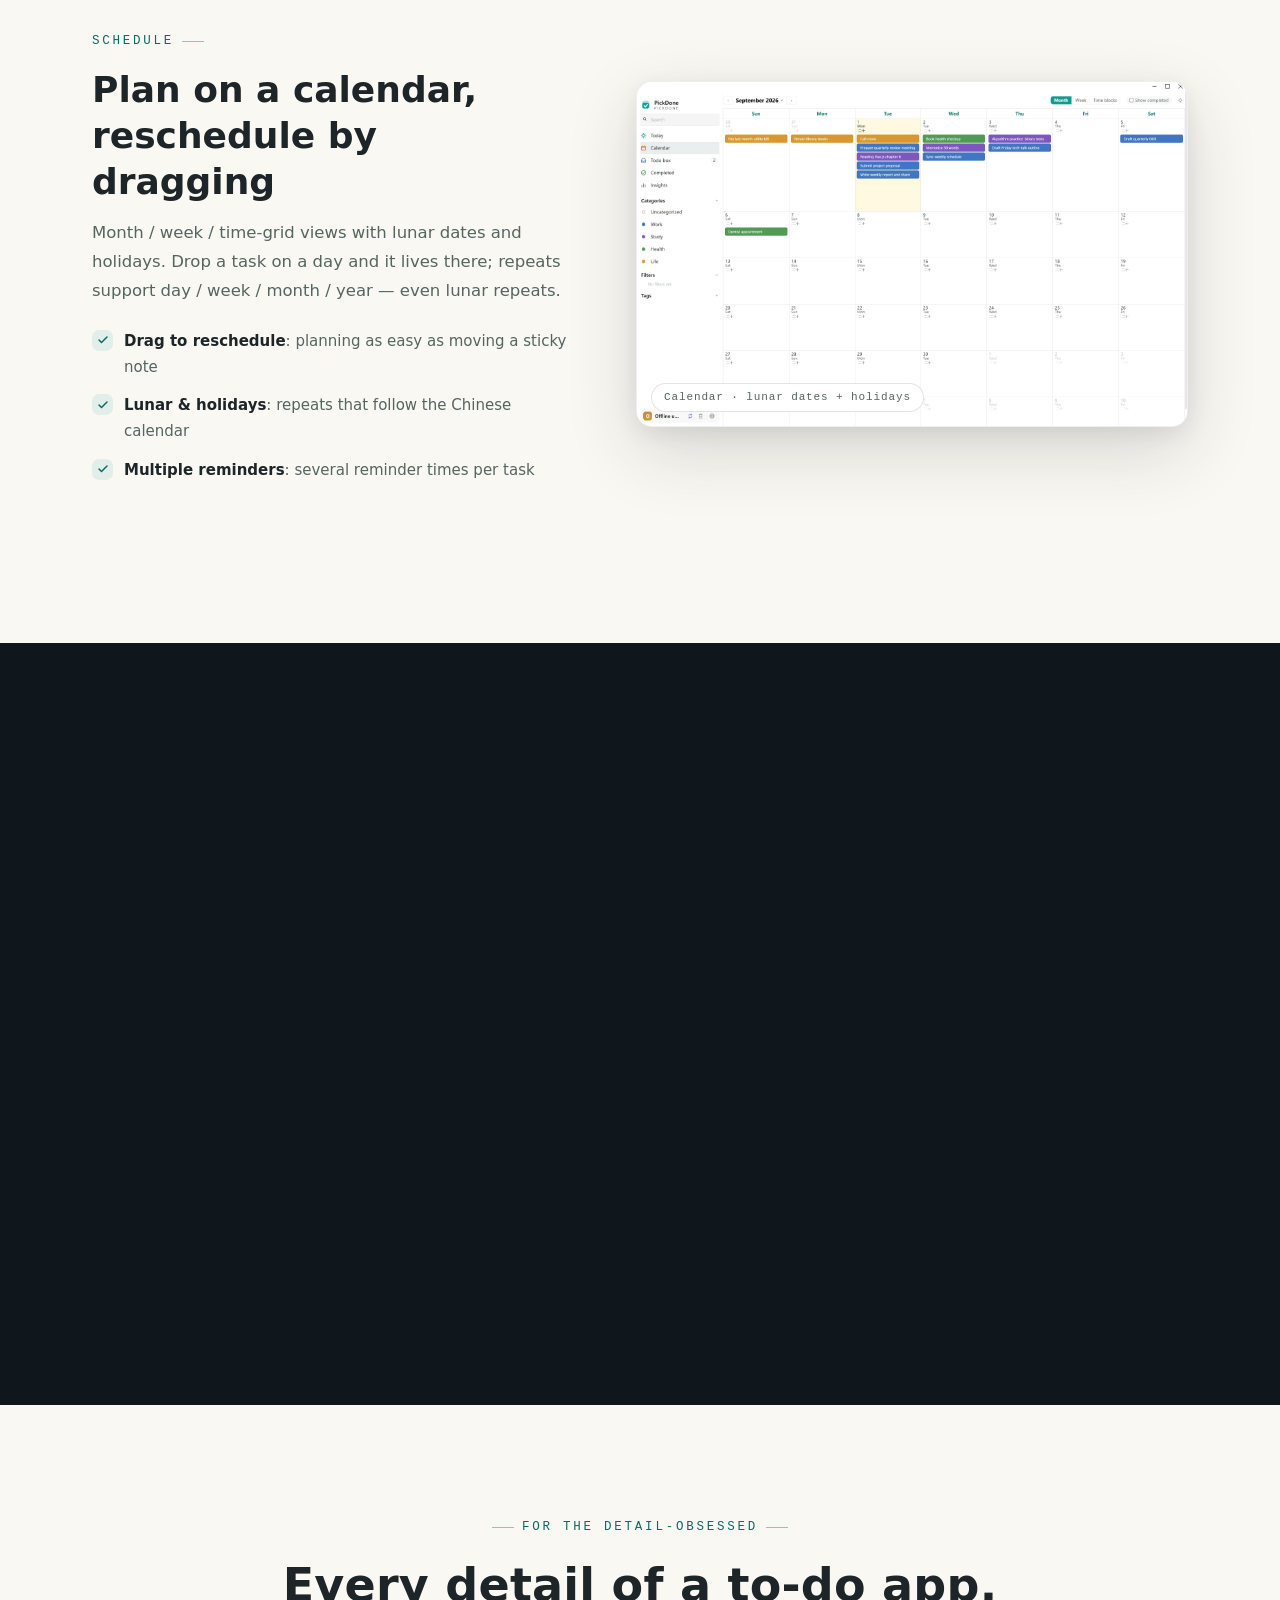
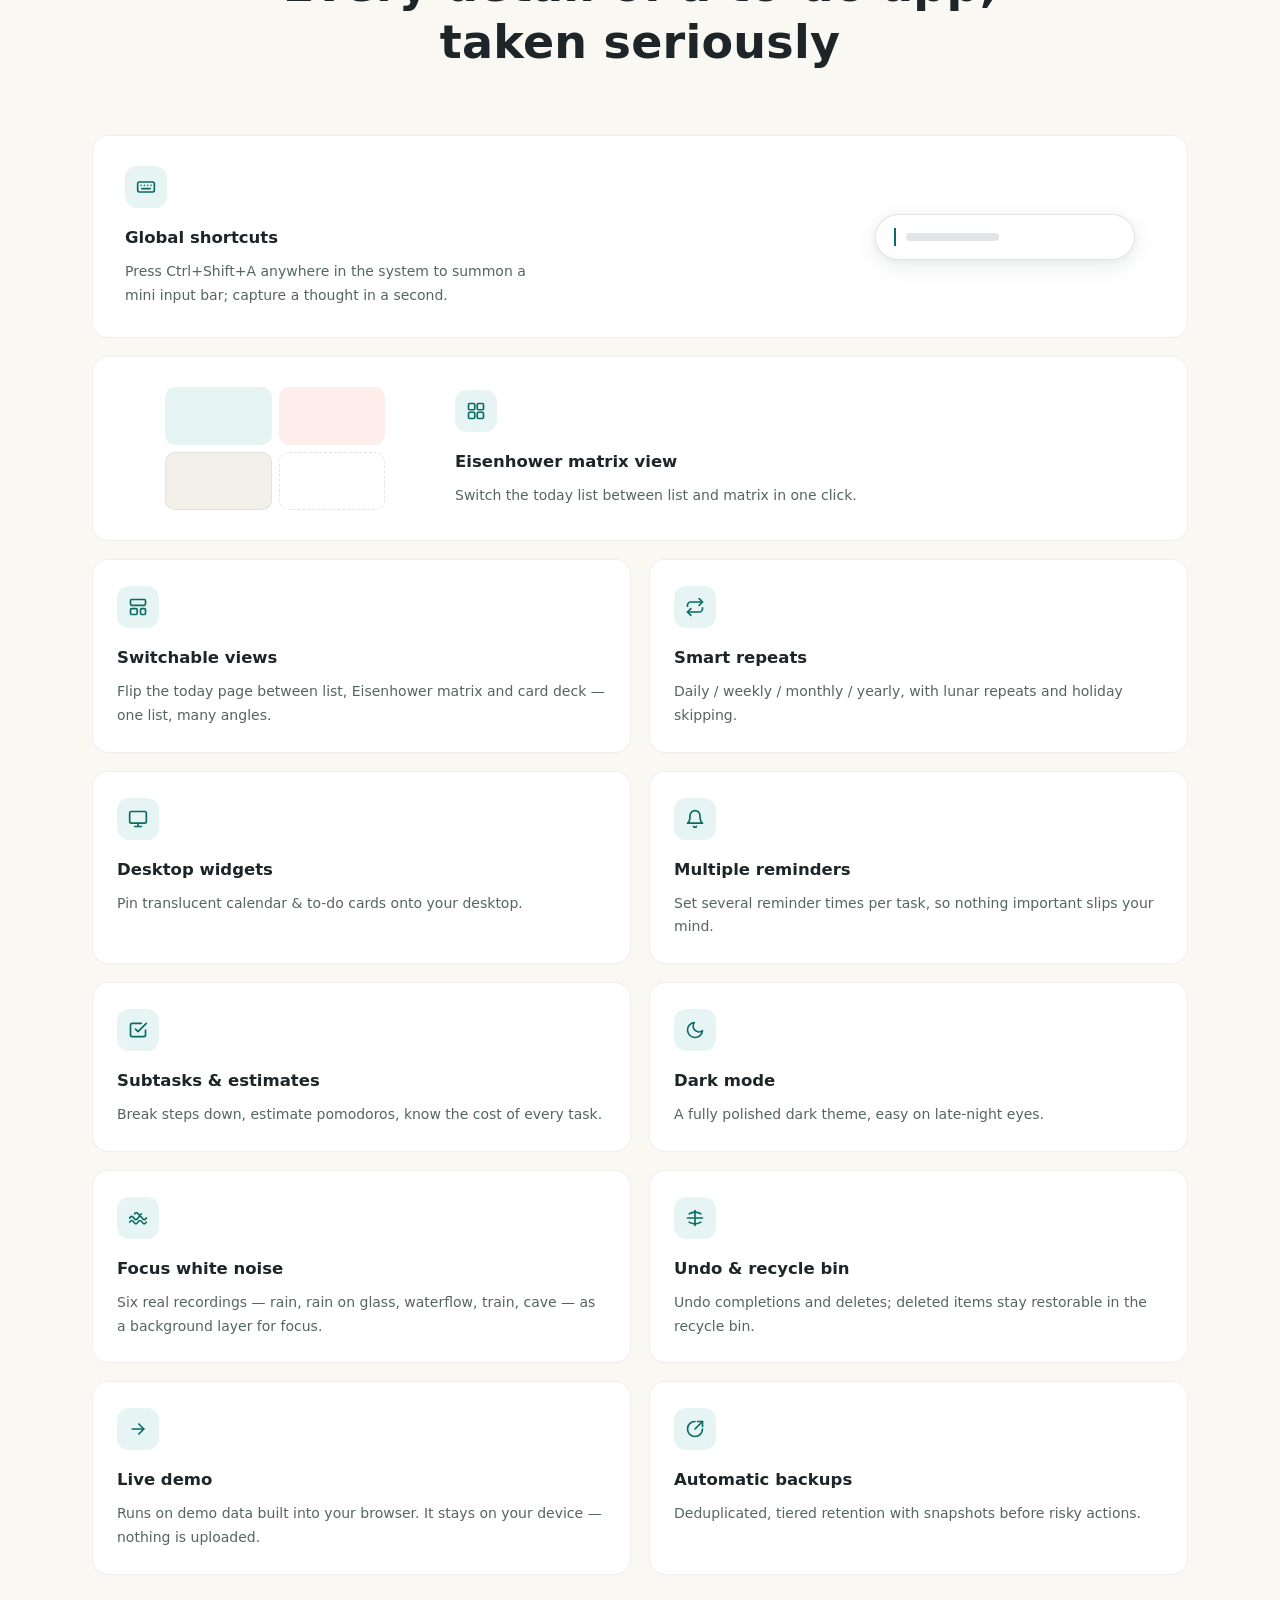
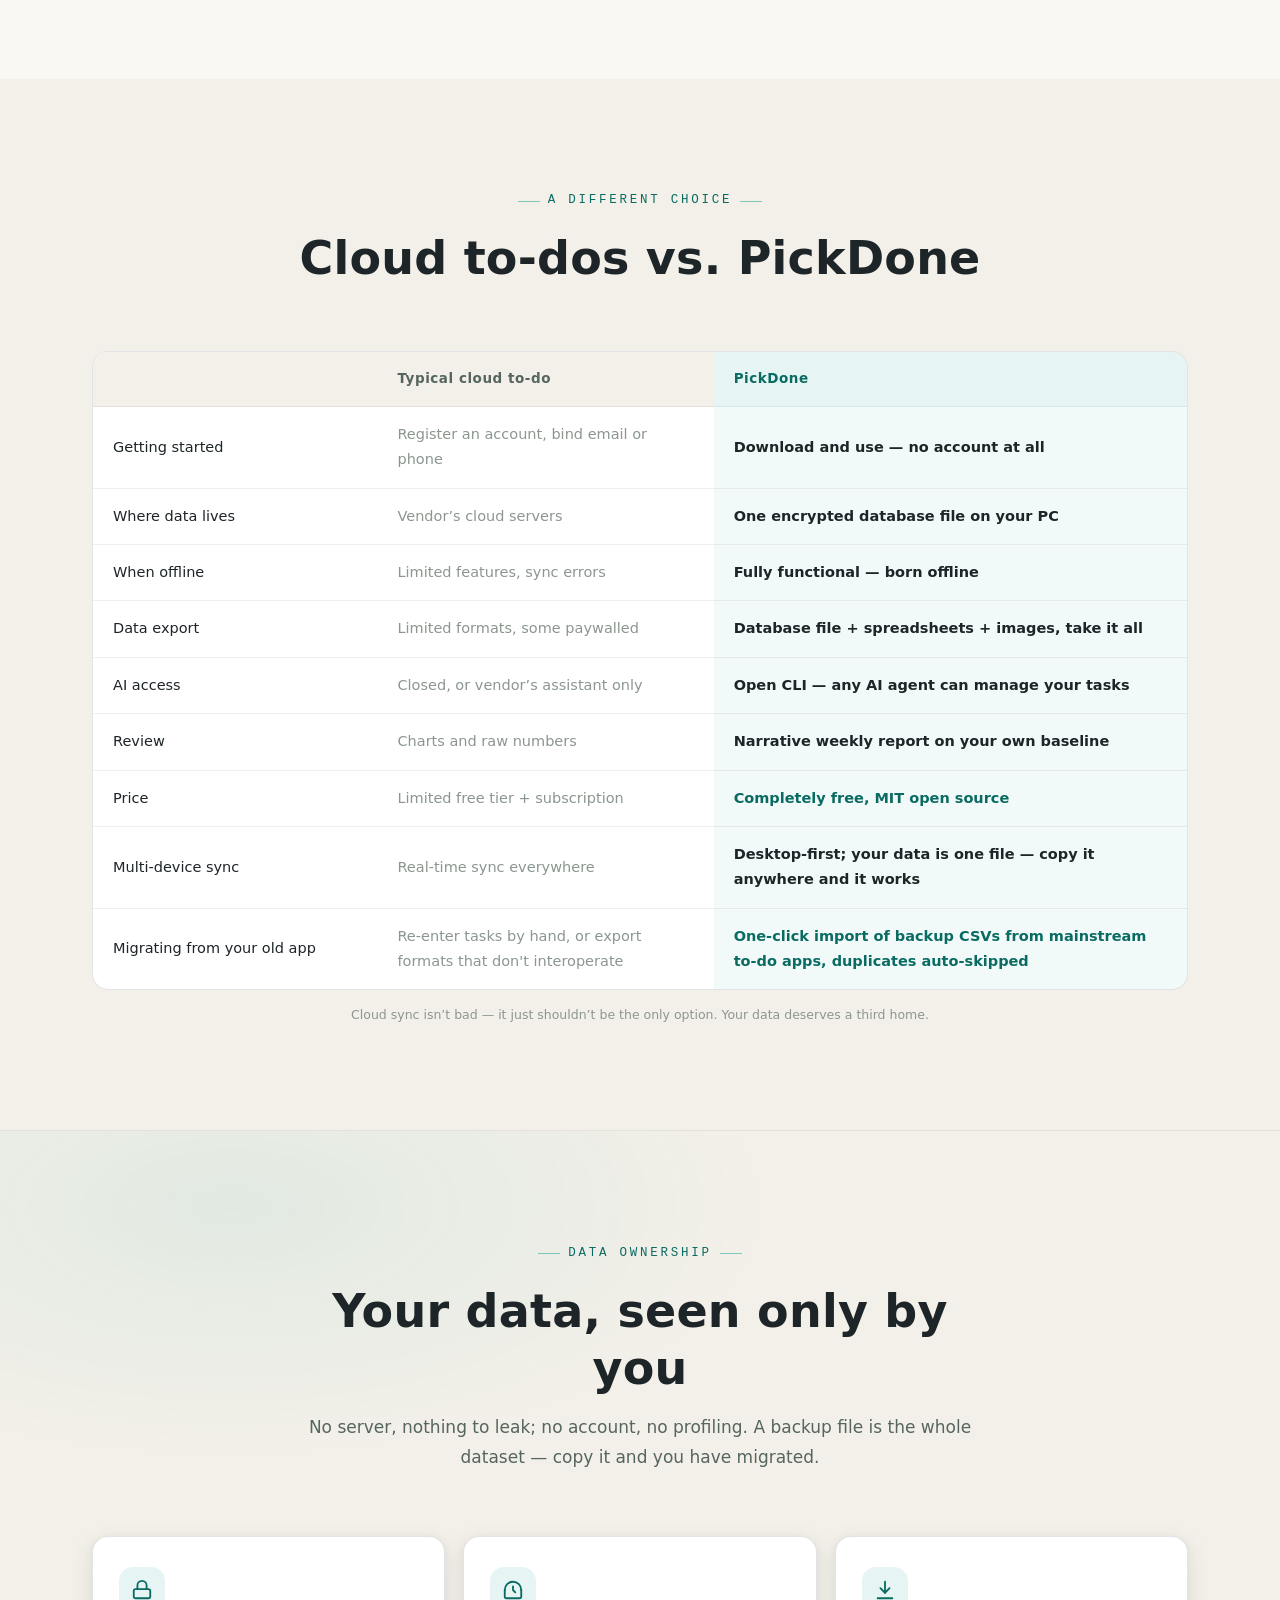
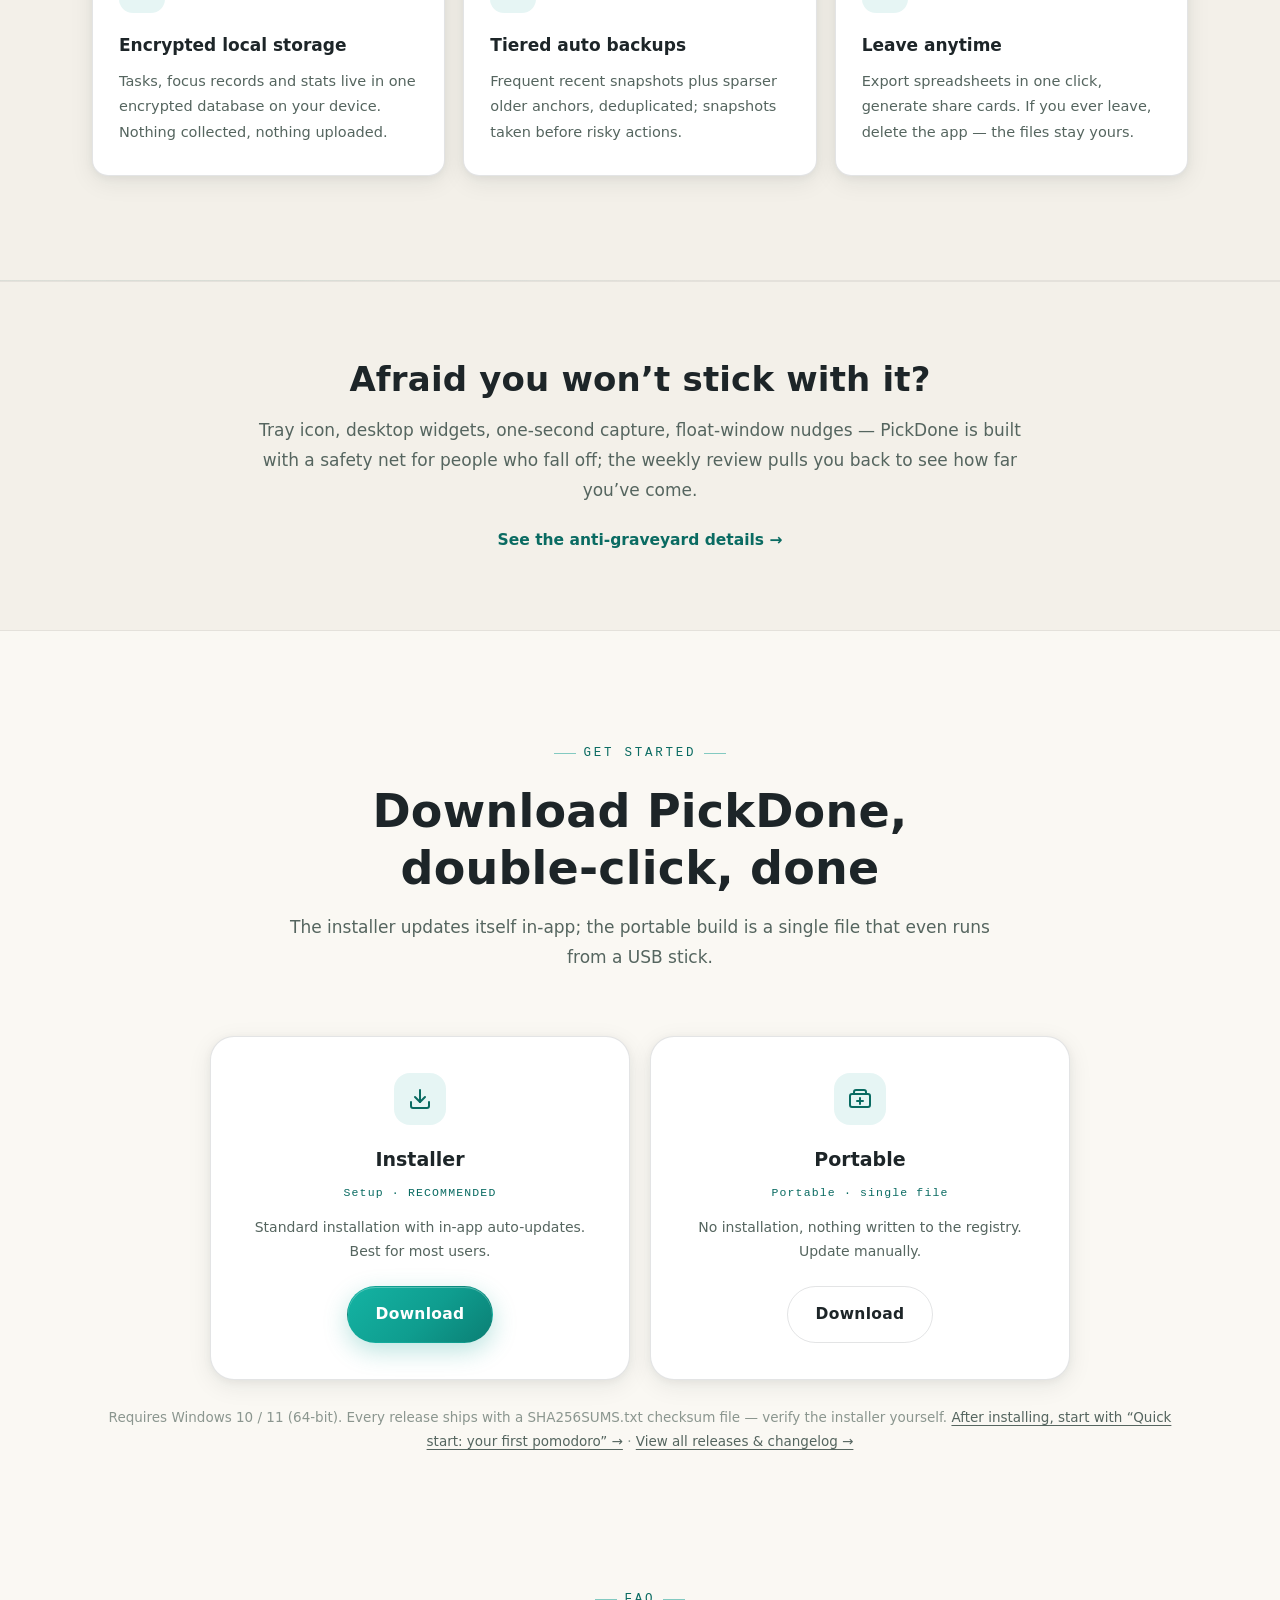
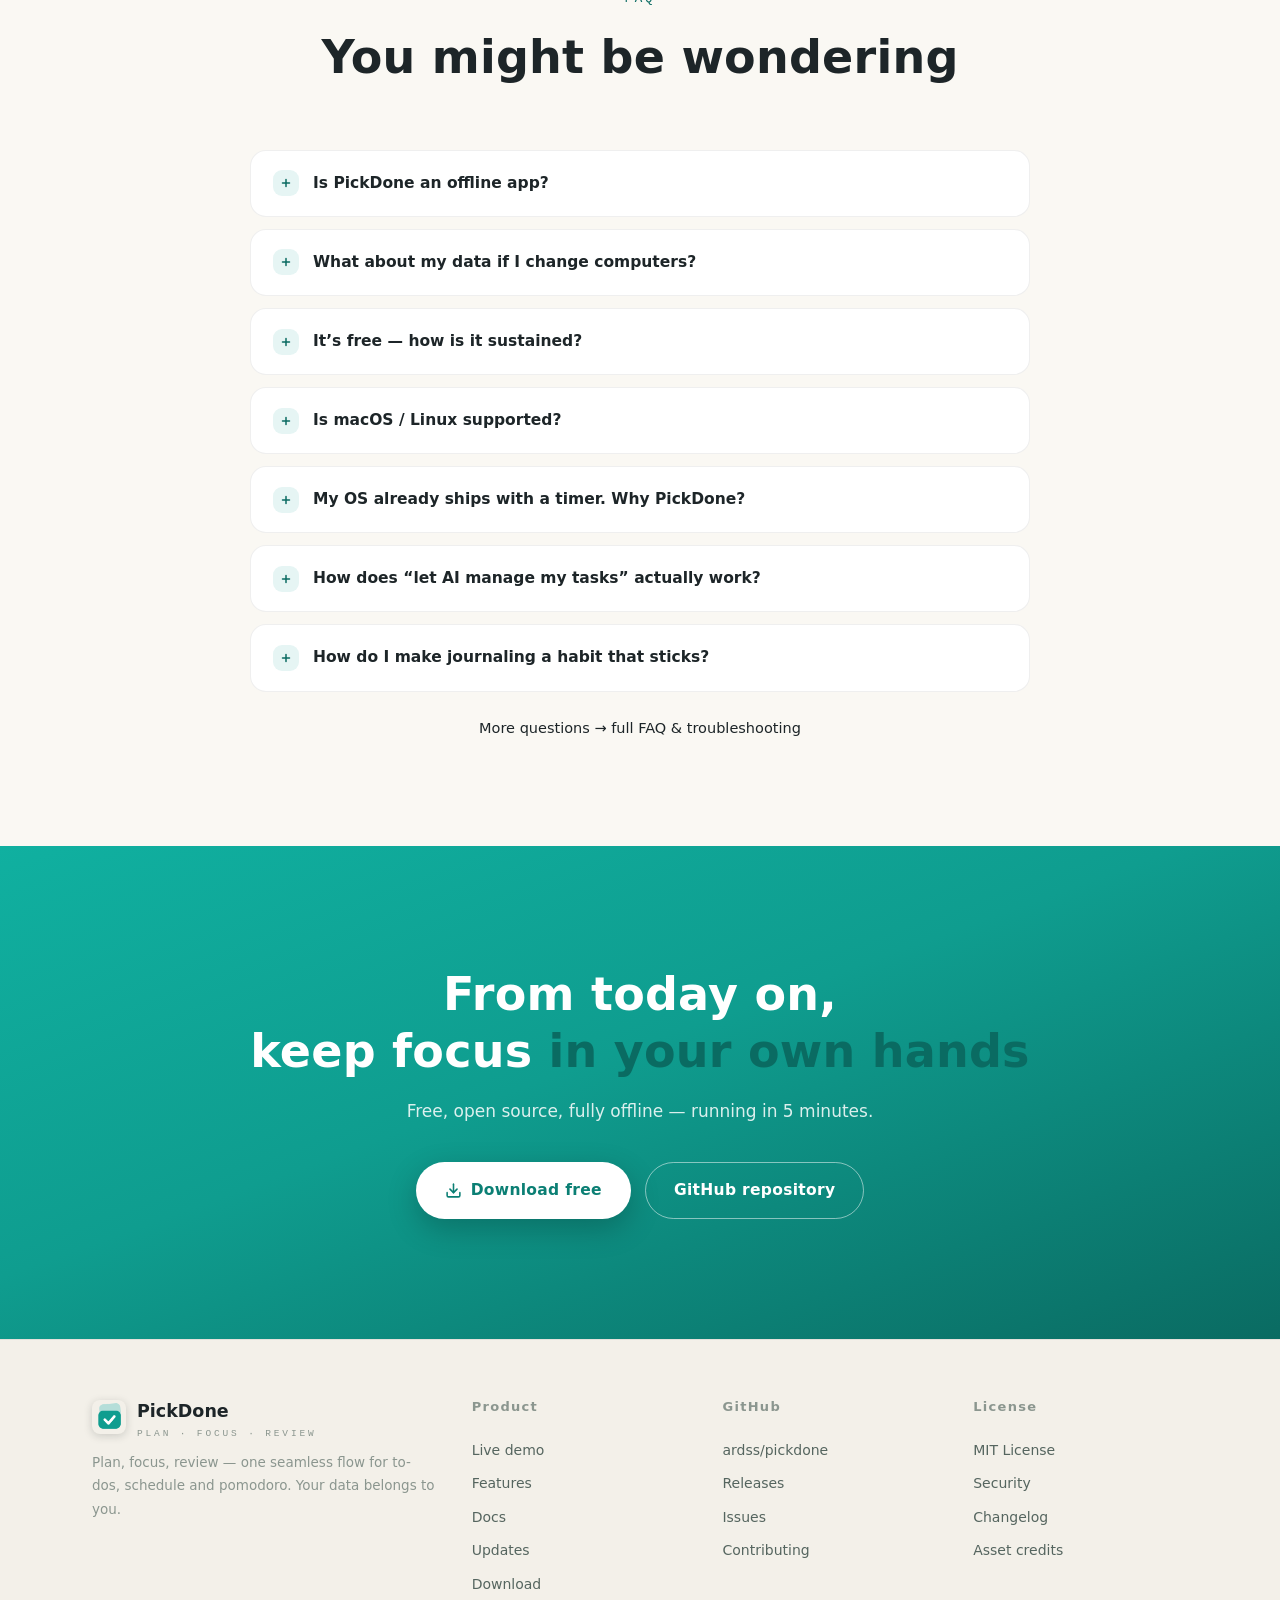
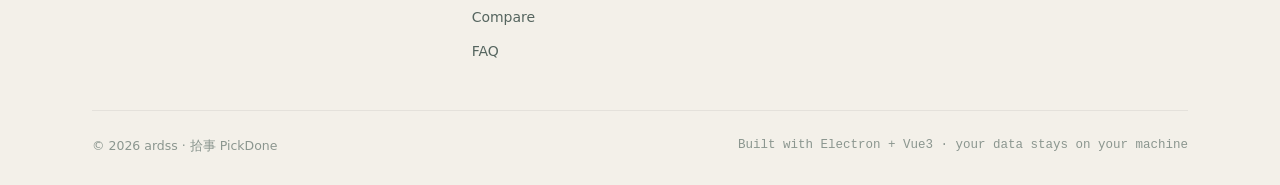
==== commit 97370d09: "feat(features): bento补两张小卡凑整偶数行——多视图切换(今日页列表/四象限/卡片堆,产品实况TodayView viewMode)+专注白噪音(六种真实录音,mediaRegis" ====
--- a/index.html
+++ b/index.html
@@ -23,7 +23,7 @@
 <link rel="canonical" href="https://pickdone.app/">
 <meta name="theme-color" content="#0f9d8f">
 <link rel="icon" type="image/png" href="assets/img/logo-64.png">
-<link rel="stylesheet" href="assets/css/style.css?v=20260905c">
+<link rel="stylesheet" href="assets/css/style.css?v=20260905d">
 <script type="application/ld+json">{"@context": "https://schema.org", "@type": "SoftwareApplication", "name": "拾事 PickDone", "alternateName": "PickDone", "operatingSystem": "Windows 10, Windows 11", "applicationCategory": "ProductivityApplication", "description": "本地离线优先的待办 · 日程 · 番茄专注桌面应用。零账号、零联网，数据就是一个本机加密文件。MIT 开源，内置 AI CLI 可让 AI 代理直接管理任务。", "url": "https://pickdone.app/", "downloadUrl": "https://pickdone.app/", "softwareVersion": "0.1.0", "dateModified": "2026-09-04", "isAccessibleForFree": true, "license": "https://opensource.org/licenses/MIT", "offers": {"@type": "Offer", "price": "0", "priceCurrency": "USD"}, "author": {"@type": "Organization", "name": "PickDone", "url": "https://pickdone.app/"}, "featureList": "离线待办与日程、番茄专注与自动记账、统计复盘、本机加密存储、自动备份、AI CLI、双语言界面"}</script>
 <script type="application/ld+json">{"@context": "https://schema.org", "@type": "WebSite", "name": "拾事 PickDone", "url": "https://pickdone.app/", "inLanguage": "zh-CN"}</script>
   <script>if ('scrollRestoration' in history) history.scrollRestoration = 'manual'</script>
@@ -313,7 +313,7 @@
           <div class="wide-copy">
             <span class="f-ic"><svg width="20" height="20" viewBox="0 0 24 24" fill="none" stroke="currentColor" stroke-width="2" stroke-linecap="round" stroke-linejoin="round" aria-hidden="true"><rect x="2" y="6" width="20" height="12" rx="2"/><path d="M6 10h.01M10 10h.01M14 10h.01M18 10h.01M7 14h10"/></svg></span>
             <h4 data-i18n="f6.h">全局快捷键</h4>
-            <p data-i18n="f6.p">任何界面一键唤起迷你输入条，想到什么一秒记下。</p>
+            <p data-i18n="f6.p">在系统任何地方按 Ctrl+Shift+A 唤起迷你输入条，想到什么一秒记下。</p>
           </div>
           <div class="wide-visual" aria-hidden="true"><span class="qa-pill"><i class="qa-caret"></i><i class="qa-line"></i></span></div>
         </div>
@@ -325,6 +325,11 @@
           </div>
           <div class="wide-visual" aria-hidden="true"><span class="quad"><i></i><i></i><i></i><i></i></span></div>
         </div>
+        <div class="feat reveal">
+          <span class="f-ic"><svg width="20" height="20" viewBox="0 0 24 24" fill="none" stroke="currentColor" stroke-width="2" stroke-linecap="round" stroke-linejoin="round" aria-hidden="true"><rect x="3" y="3" width="18" height="7" rx="1.5"/><rect x="3" y="14" width="8" height="7" rx="1.5"/><rect x="15" y="14" width="6" height="7" rx="1.5"/></svg></span>
+          <h4 data-i18n="f10.h">多视图切换</h4>
+          <p data-i18n="f10.p">今日清单在列表、四象限、卡片堆之间一键切换，同一份任务换个角度看。</p>
+        </div>
         <div class="feat reveal d2">
           <span class="f-ic"><svg width="20" height="20" viewBox="0 0 24 24" fill="none" stroke="currentColor" stroke-width="2" stroke-linecap="round" stroke-linejoin="round" aria-hidden="true"><path d="M17 2l4 4-4 4"/><path d="M3 11v-1a4 4 0 0 1 4-4h14"/><path d="M7 22l-4-4 4-4"/><path d="M21 13v1a4 4 0 0 1-4 4H3"/></svg></span>
           <h4 data-i18n="f3.h">智能重复</h4>
@@ -349,6 +354,11 @@
           <span class="f-ic"><svg width="20" height="20" viewBox="0 0 24 24" fill="none" stroke="currentColor" stroke-width="2" stroke-linecap="round" stroke-linejoin="round" aria-hidden="true"><path d="M21 12.8A9 9 0 1 1 11.2 3a7 7 0 0 0 9.8 9.8Z"/></svg></span>
           <h4 data-i18n="f7.h">深色模式</h4>
           <p data-i18n="f7.p">完整打磨的深色主题，深夜专注不刺眼，跟随或手动切换。</p>
+        </div>
+        <div class="feat reveal d1">
+          <span class="f-ic"><svg width="20" height="20" viewBox="0 0 24 24" fill="none" stroke="currentColor" stroke-width="2" stroke-linecap="round" stroke-linejoin="round" aria-hidden="true"><path d="M2 12q2.5-4 5 0t5 0 5 0 5 0"/><path d="M2 17q2.5-4 5 0t5 0 5 0 5 0"/><path d="M8 7q2-3 4 0t4 0"/></svg></span>
+          <h4 data-i18n="f11.h">专注白噪音</h4>
+          <p data-i18n="f11.p">雨声、雨打玻璃、流水、列车、洞穴六种真实录音，给专注铺一层背景音。</p>
         </div>
         <div class="feat reveal d1">
           <span class="f-ic"><svg width="20" height="20" viewBox="0 0 24 24" fill="none" stroke="currentColor" stroke-width="2" stroke-linecap="round" stroke-linejoin="round" aria-hidden="true"><path d="M12 3v18"/><path d="M5 7c2-1.5 4.5-2 7-2s5 .5 7 2"/><path d="M5 17c2 1.5 4.5 2 7 2s5-.5 7-2"/><path d="M3 12h18"/></svg></span>
@@ -608,6 +618,6 @@
   </div>
 </footer>
 
-<script src="assets/js/main.js?v=20260905c"></script>
+<script src="assets/js/main.js?v=20260905d"></script>
 </body>
 </html>
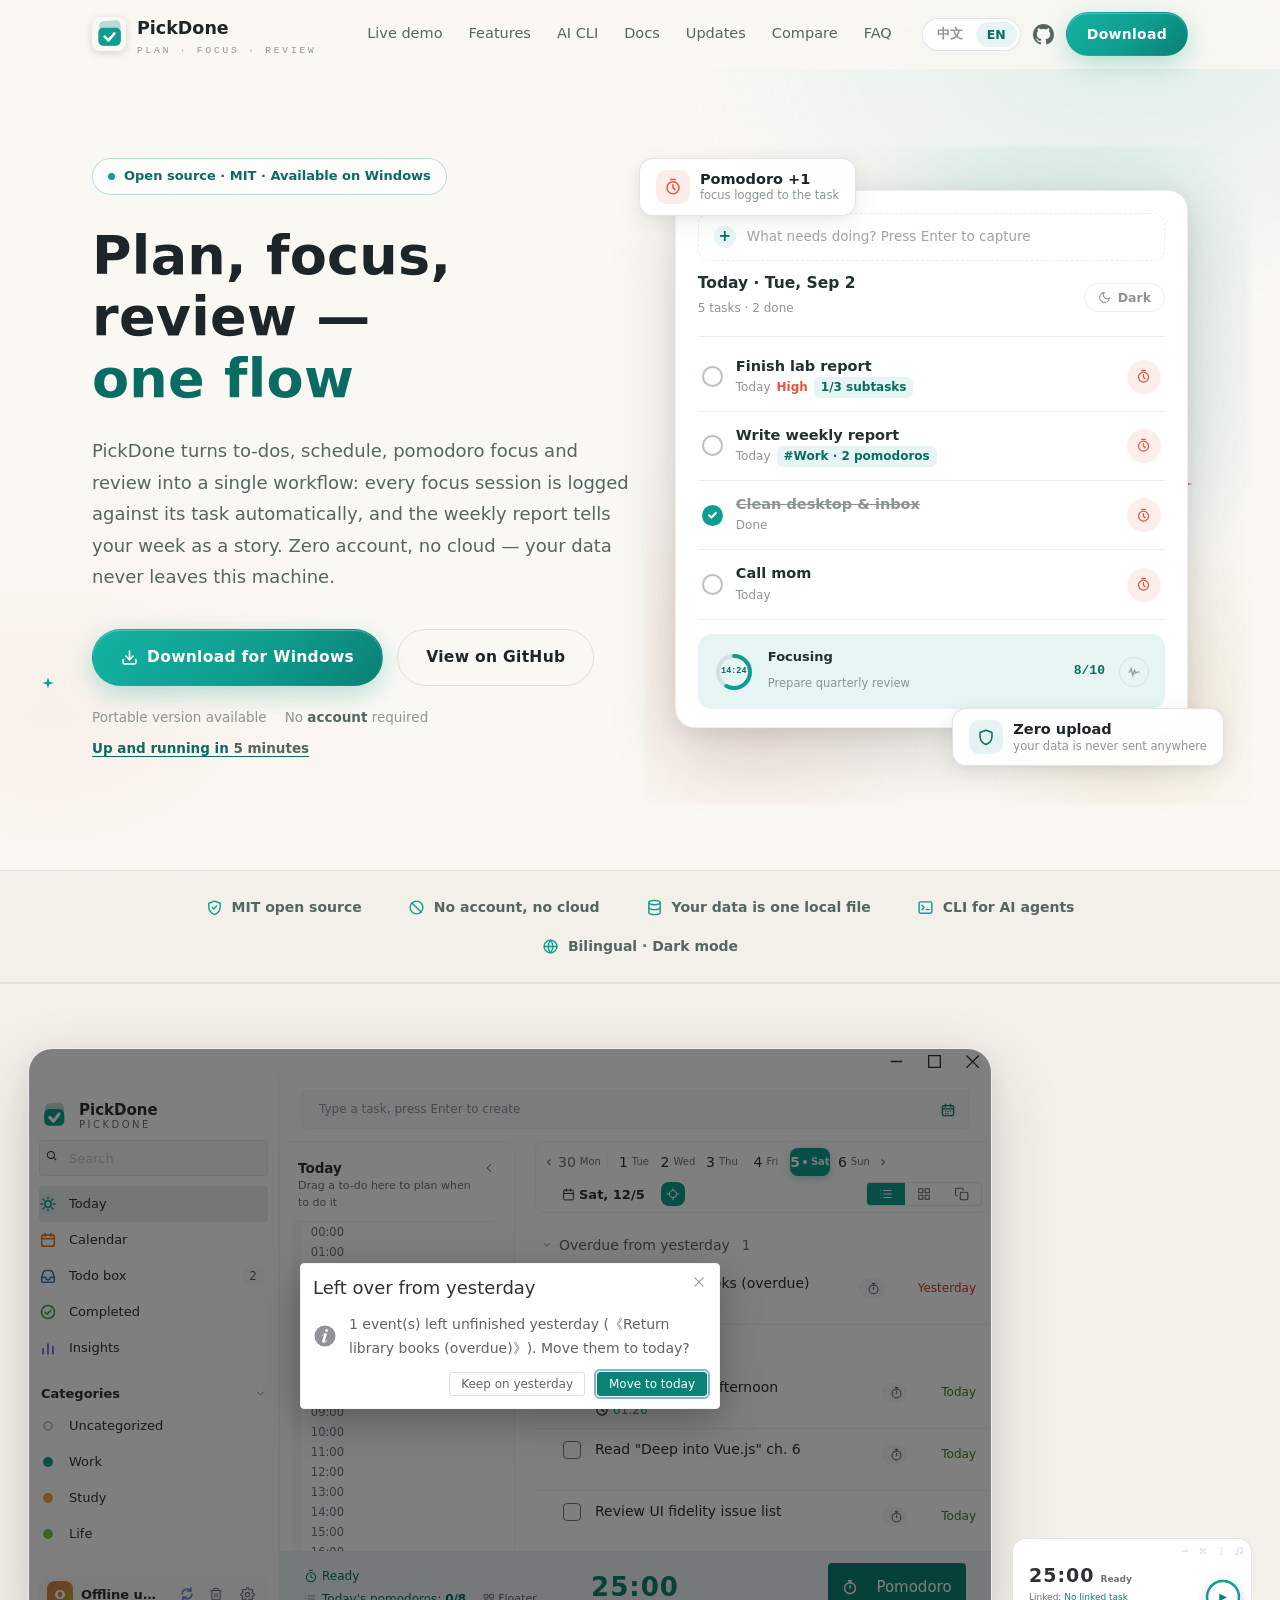
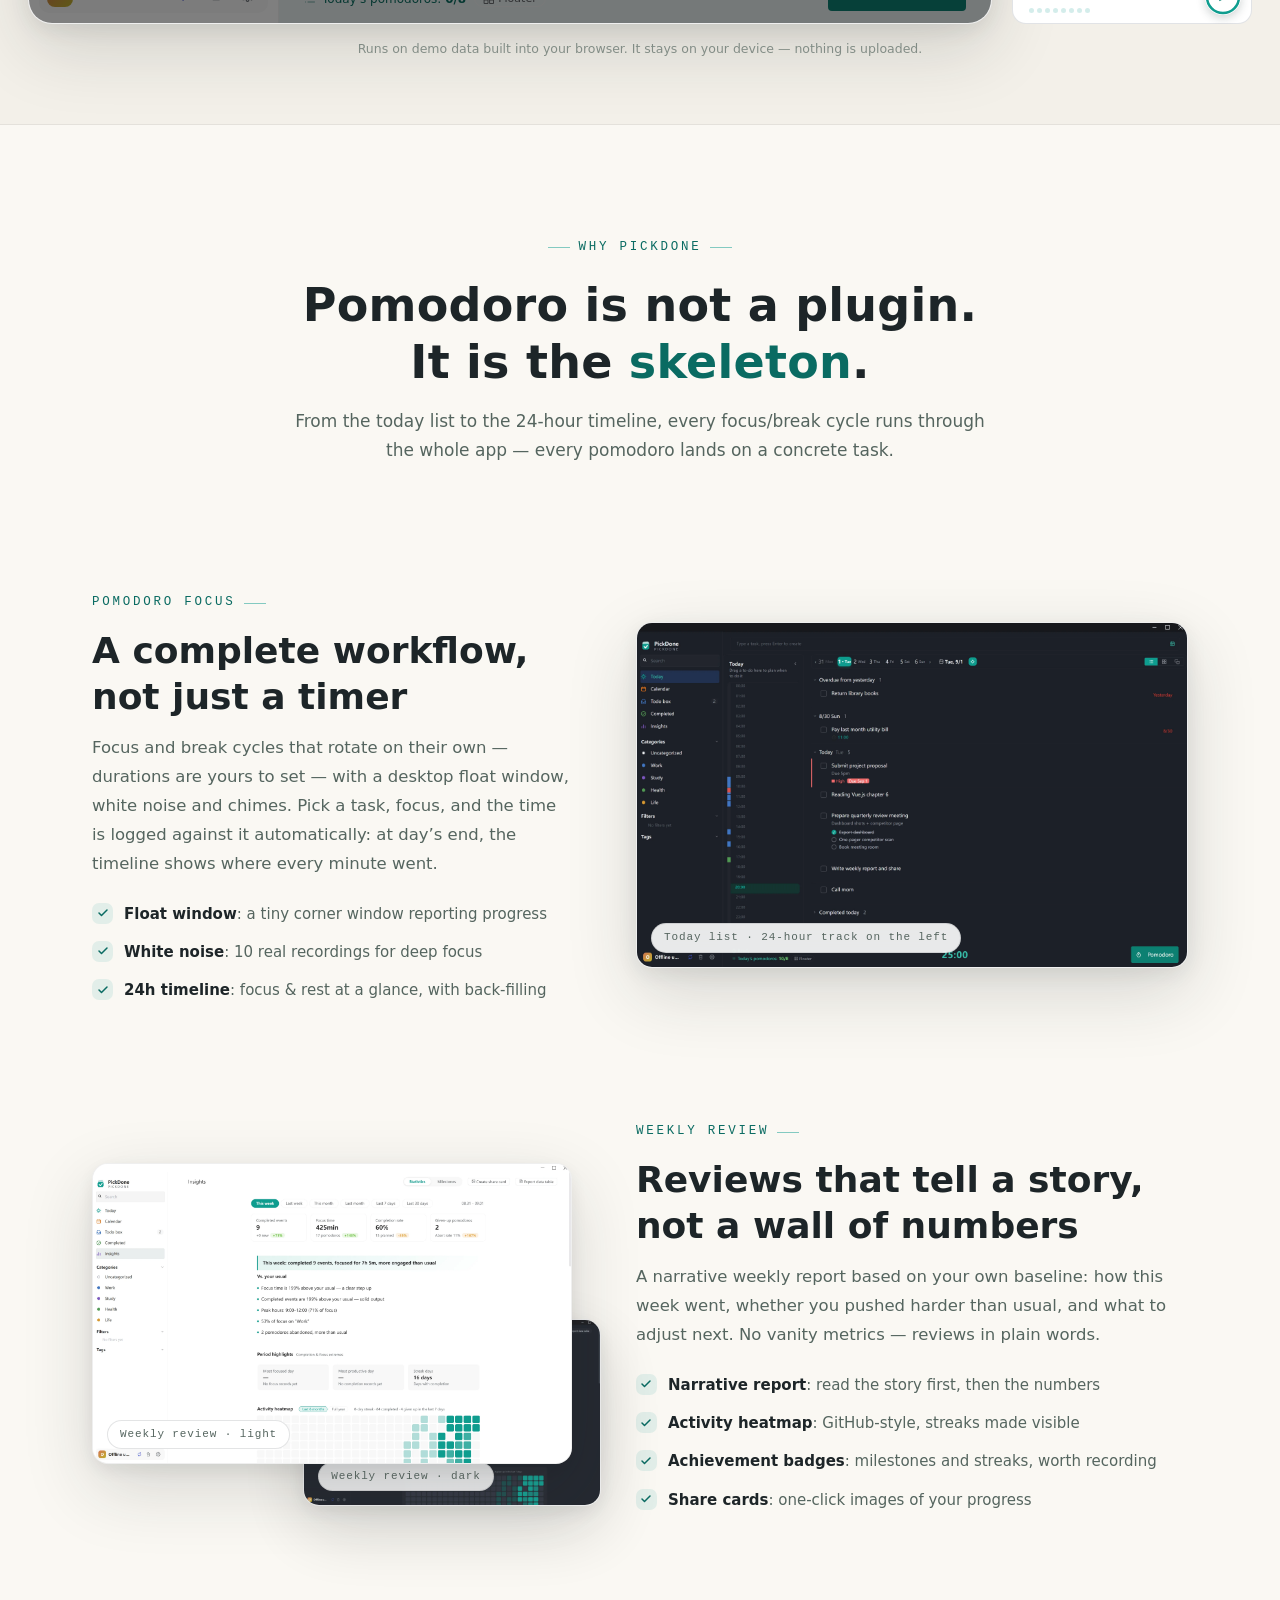
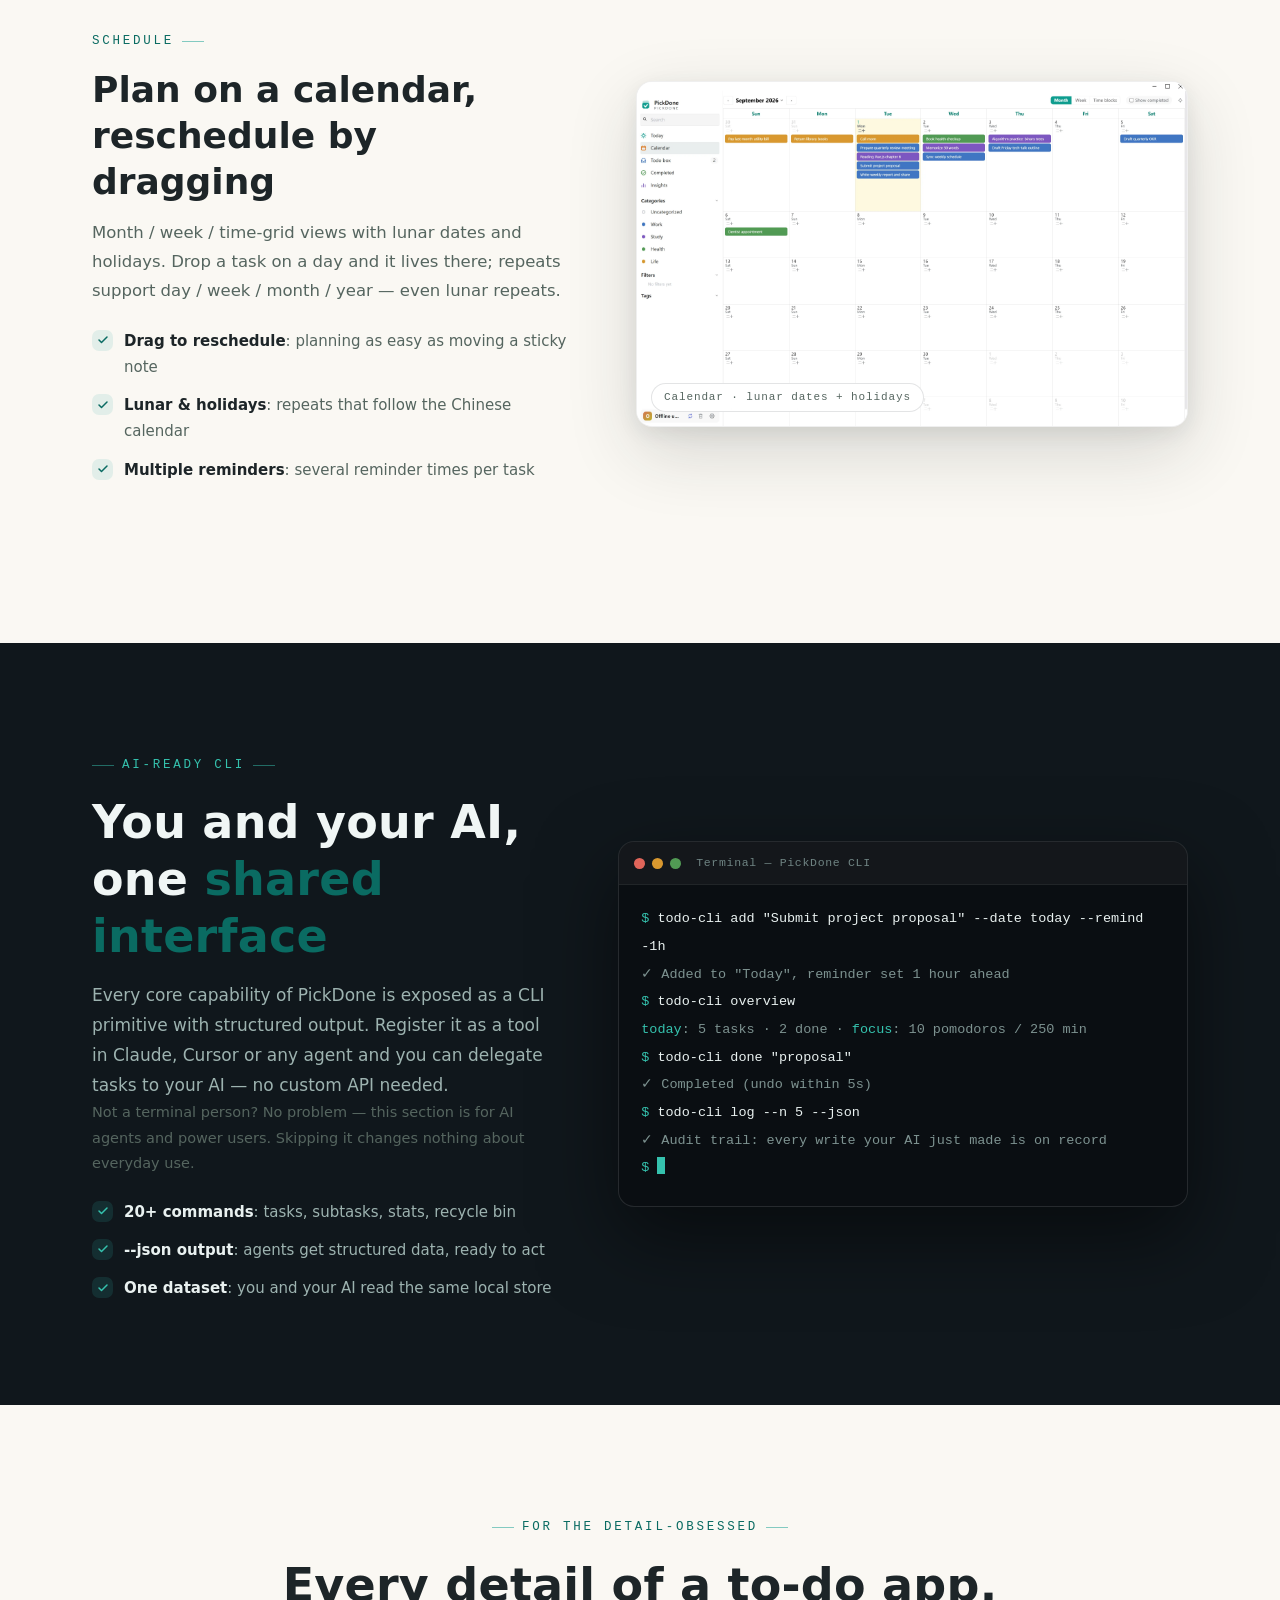
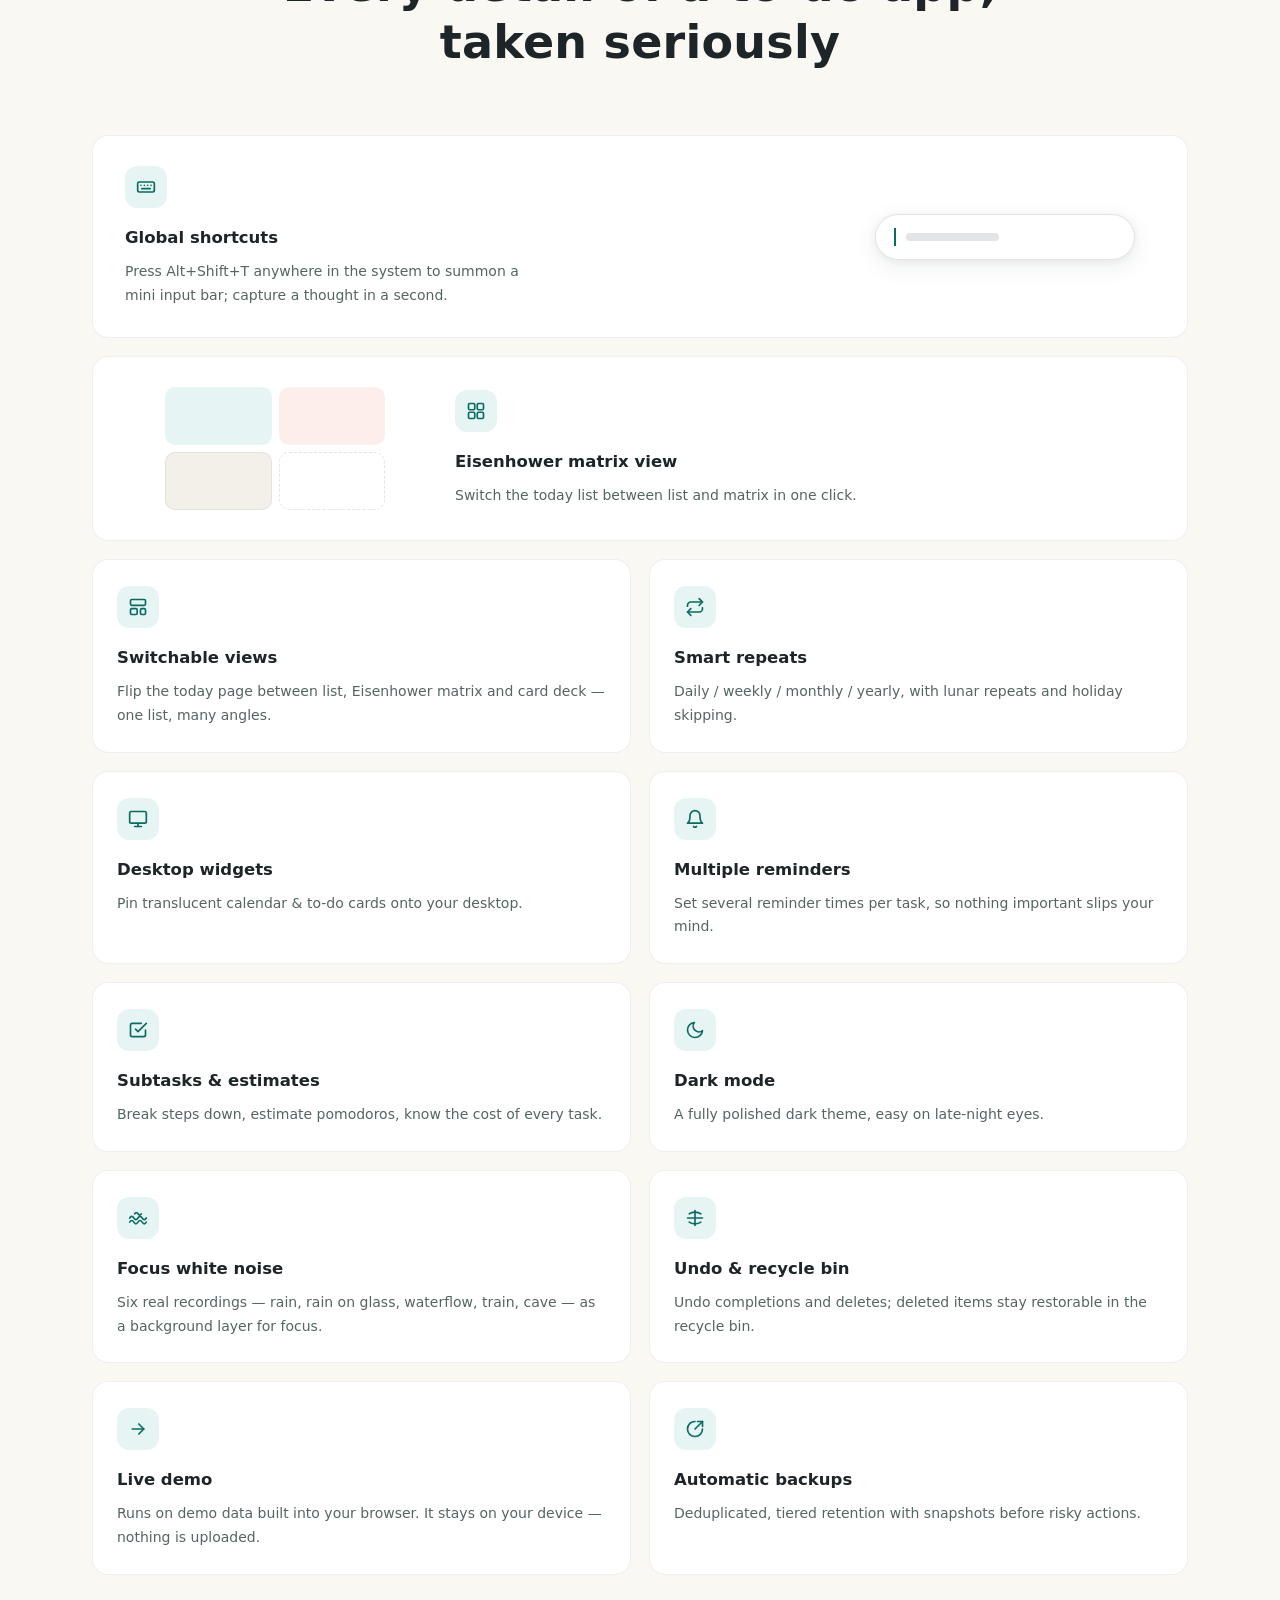
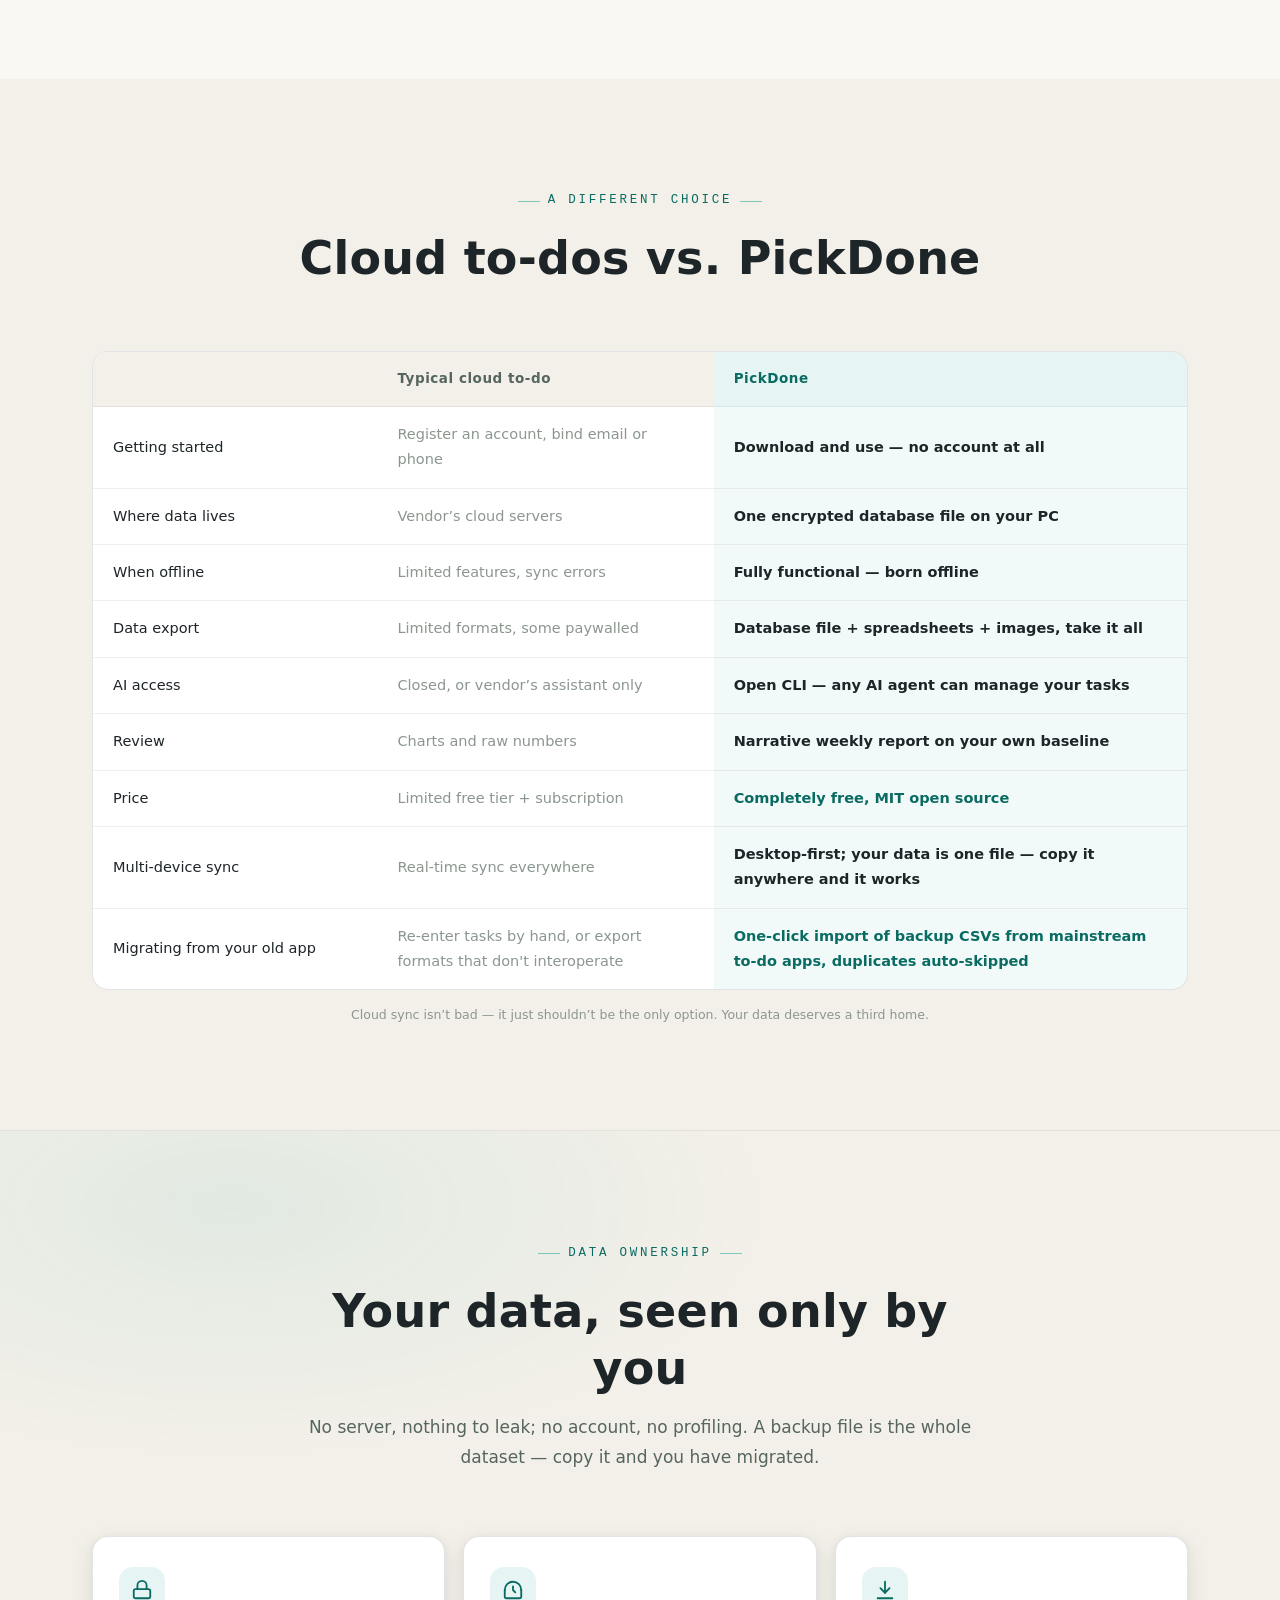
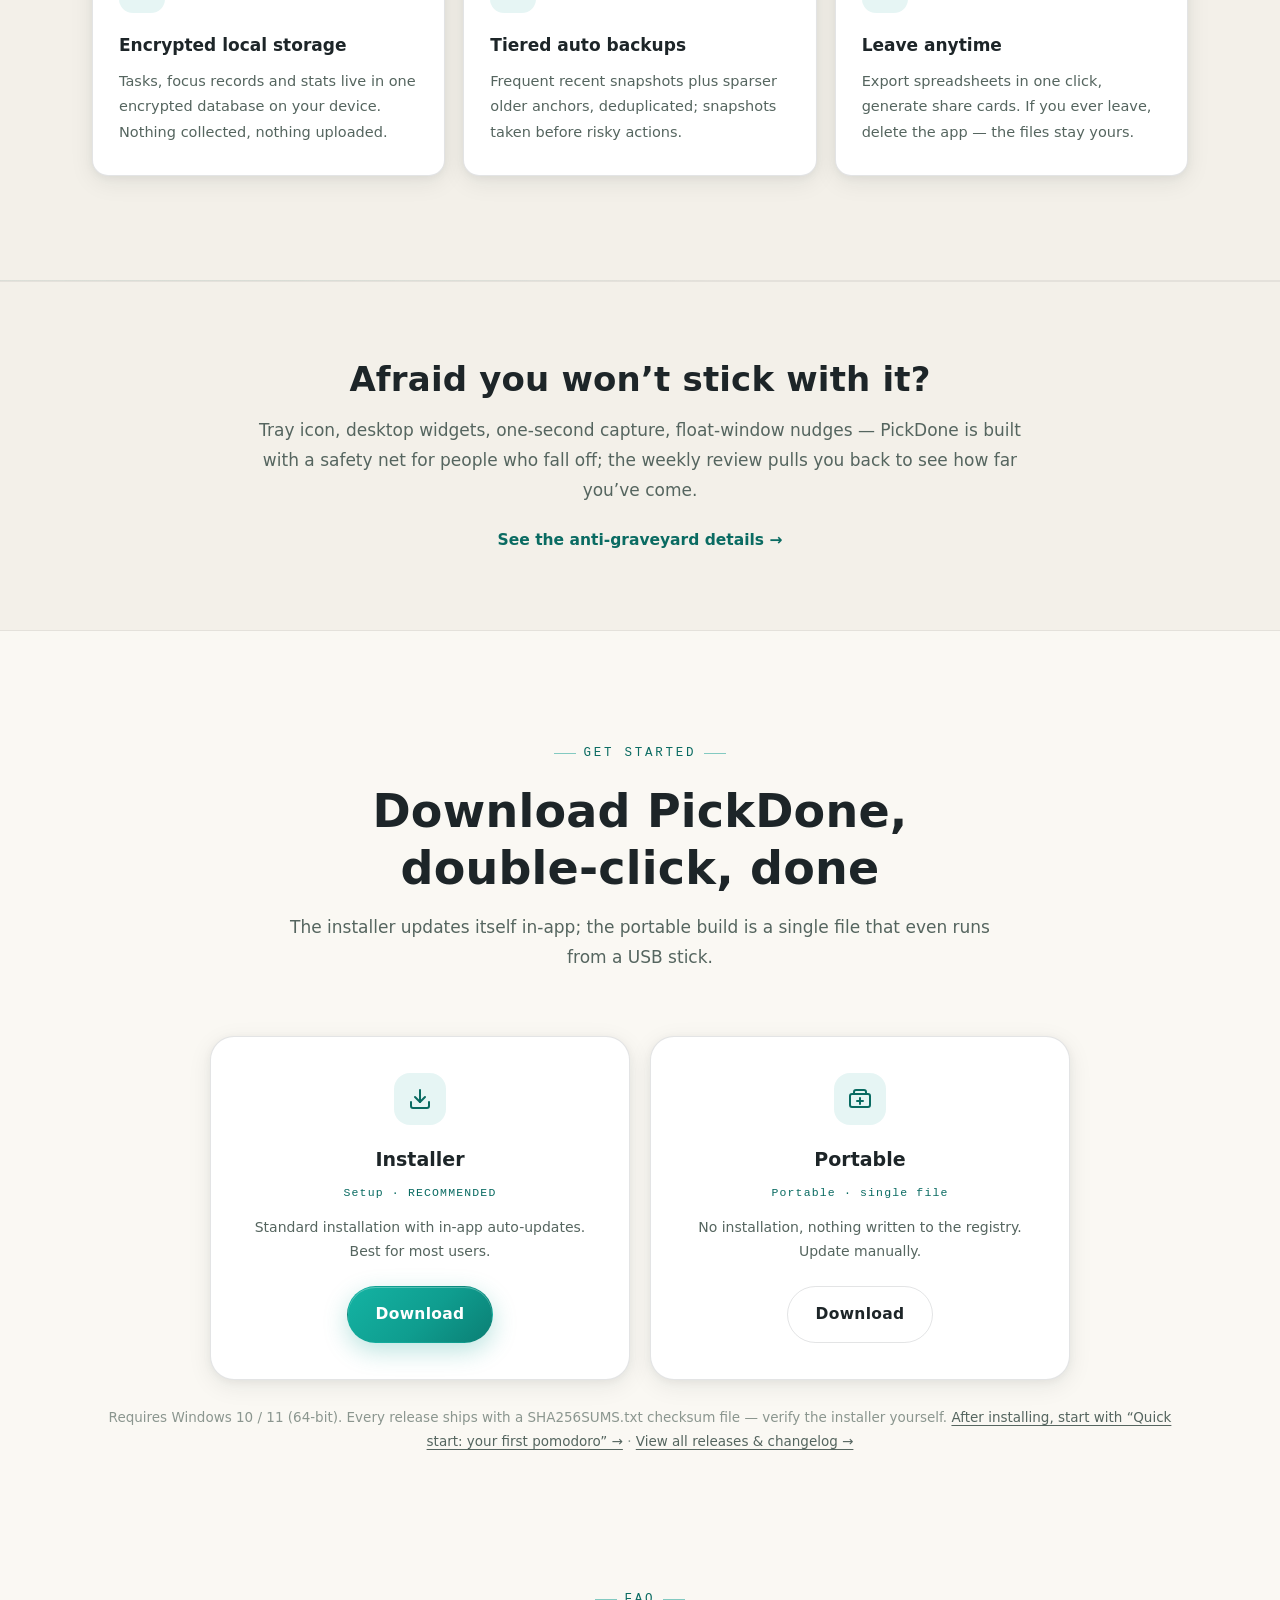
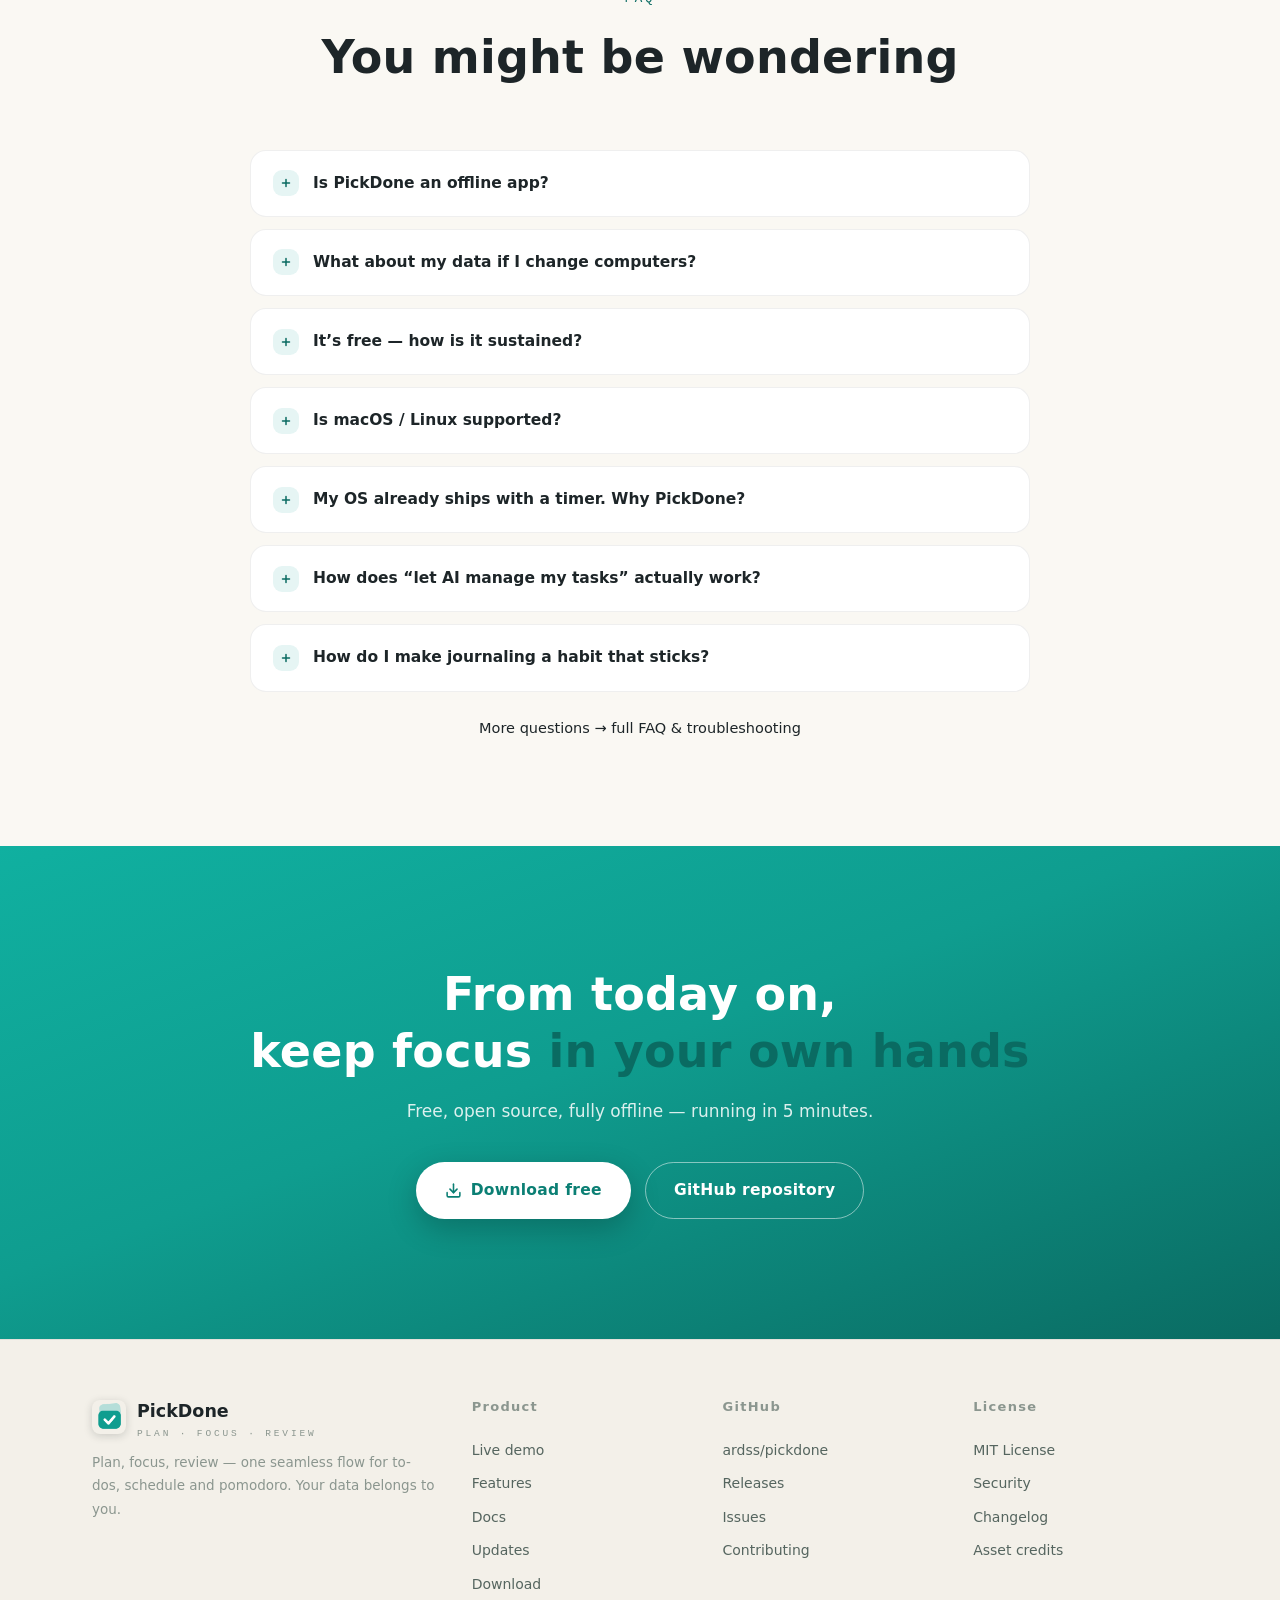
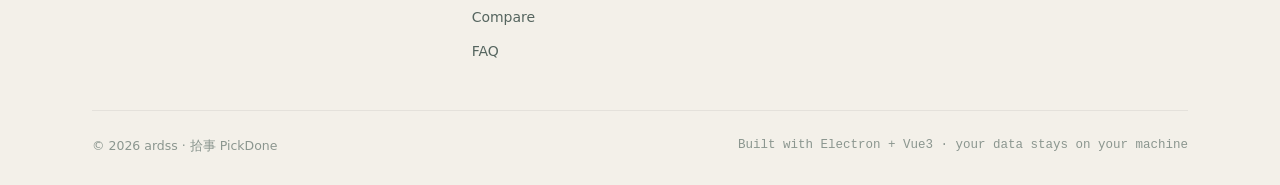
==== commit d79ebc1a: "fix(copy): 全局快捷键文案键位随产品改默认——Ctrl+Shift+A(微信/QQ截图冲突)→Alt+Shift+T,中英同步;缓存戳e 20260905e" ====
--- a/index.html
+++ b/index.html
@@ -23,7 +23,7 @@
 <link rel="canonical" href="https://pickdone.app/">
 <meta name="theme-color" content="#0f9d8f">
 <link rel="icon" type="image/png" href="assets/img/logo-64.png">
-<link rel="stylesheet" href="assets/css/style.css?v=20260905d">
+<link rel="stylesheet" href="assets/css/style.css?v=20260905e">
 <script type="application/ld+json">{"@context": "https://schema.org", "@type": "SoftwareApplication", "name": "拾事 PickDone", "alternateName": "PickDone", "operatingSystem": "Windows 10, Windows 11", "applicationCategory": "ProductivityApplication", "description": "本地离线优先的待办 · 日程 · 番茄专注桌面应用。零账号、零联网，数据就是一个本机加密文件。MIT 开源，内置 AI CLI 可让 AI 代理直接管理任务。", "url": "https://pickdone.app/", "downloadUrl": "https://pickdone.app/", "softwareVersion": "0.1.0", "dateModified": "2026-09-04", "isAccessibleForFree": true, "license": "https://opensource.org/licenses/MIT", "offers": {"@type": "Offer", "price": "0", "priceCurrency": "USD"}, "author": {"@type": "Organization", "name": "PickDone", "url": "https://pickdone.app/"}, "featureList": "离线待办与日程、番茄专注与自动记账、统计复盘、本机加密存储、自动备份、AI CLI、双语言界面"}</script>
 <script type="application/ld+json">{"@context": "https://schema.org", "@type": "WebSite", "name": "拾事 PickDone", "url": "https://pickdone.app/", "inLanguage": "zh-CN"}</script>
   <script>if ('scrollRestoration' in history) history.scrollRestoration = 'manual'</script>
@@ -313,7 +313,7 @@
           <div class="wide-copy">
             <span class="f-ic"><svg width="20" height="20" viewBox="0 0 24 24" fill="none" stroke="currentColor" stroke-width="2" stroke-linecap="round" stroke-linejoin="round" aria-hidden="true"><rect x="2" y="6" width="20" height="12" rx="2"/><path d="M6 10h.01M10 10h.01M14 10h.01M18 10h.01M7 14h10"/></svg></span>
             <h4 data-i18n="f6.h">全局快捷键</h4>
-            <p data-i18n="f6.p">在系统任何地方按 Ctrl+Shift+A 唤起迷你输入条，想到什么一秒记下。</p>
+            <p data-i18n="f6.p">在系统任何地方按 Alt+Shift+T 唤起迷你输入条，想到什么一秒记下。</p>
           </div>
           <div class="wide-visual" aria-hidden="true"><span class="qa-pill"><i class="qa-caret"></i><i class="qa-line"></i></span></div>
         </div>
@@ -618,6 +618,6 @@
   </div>
 </footer>
 
-<script src="assets/js/main.js?v=20260905d"></script>
+<script src="assets/js/main.js?v=20260905e"></script>
 </body>
 </html>
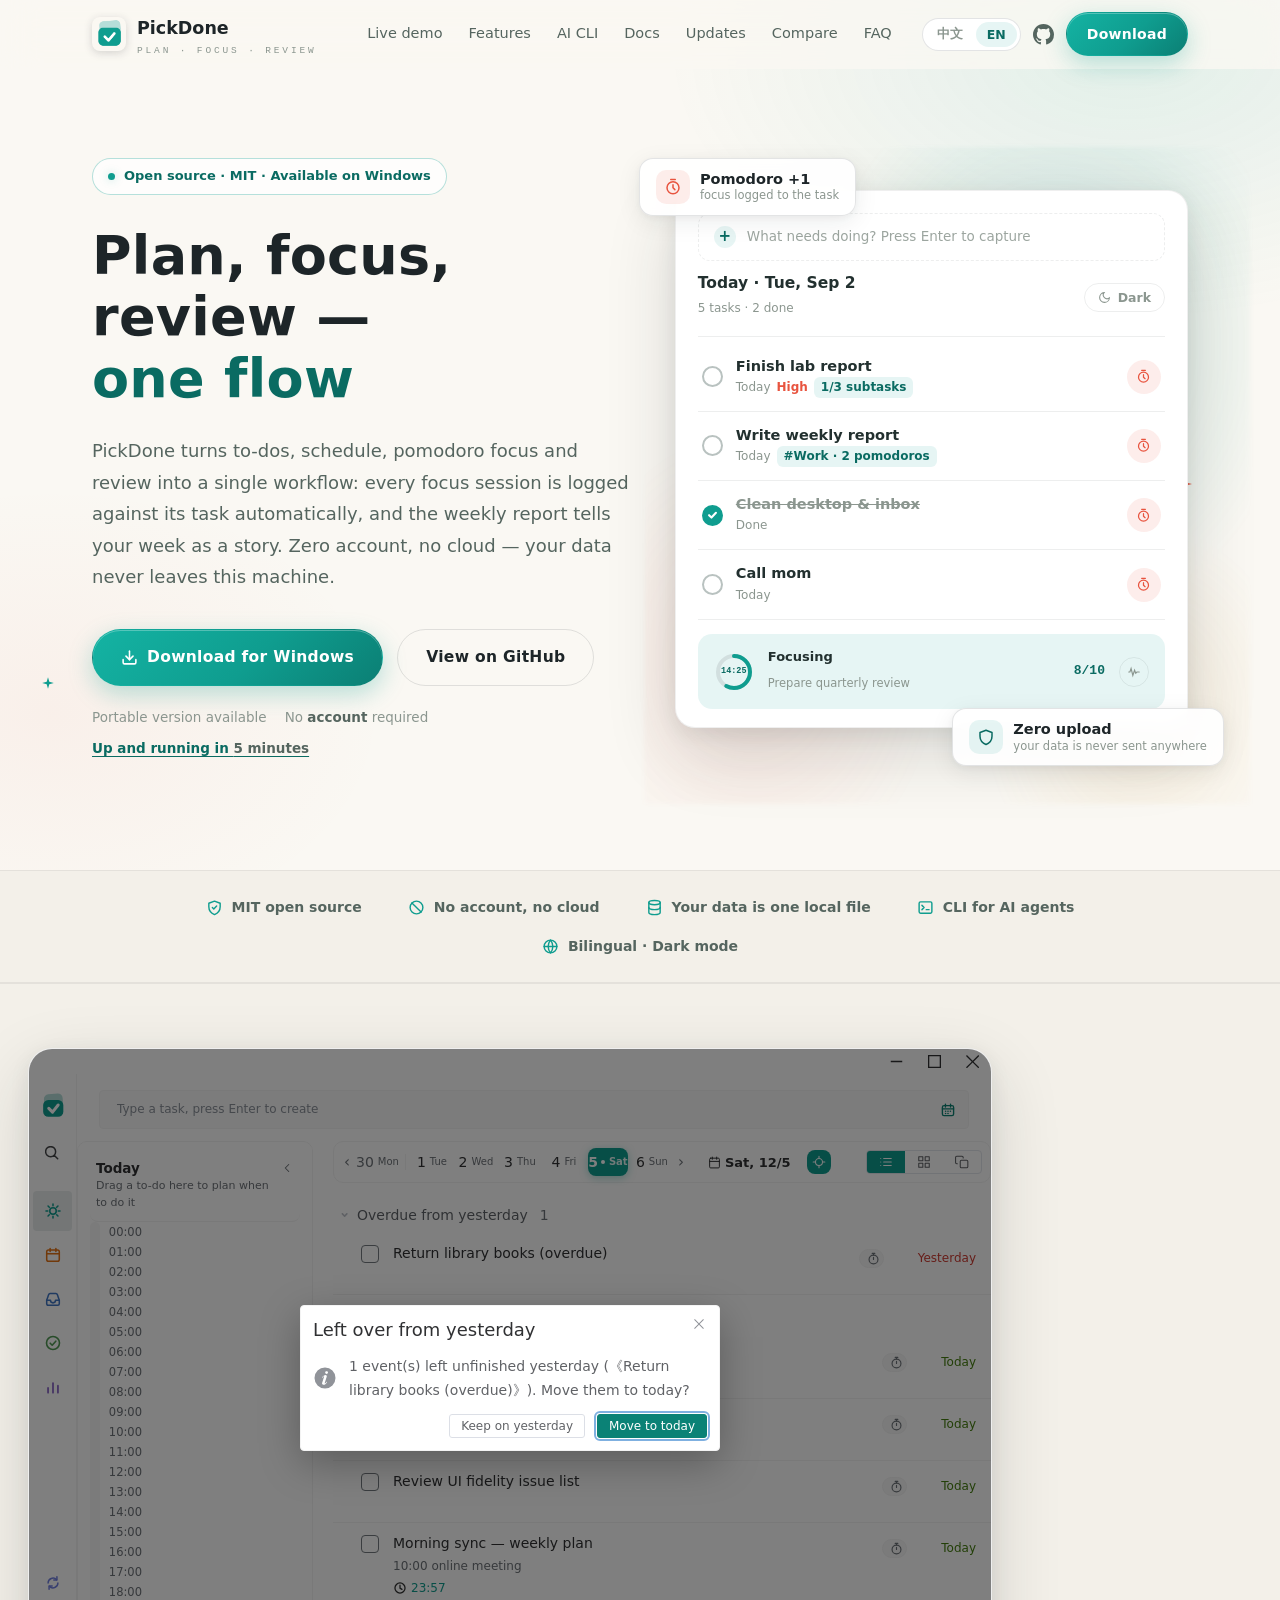
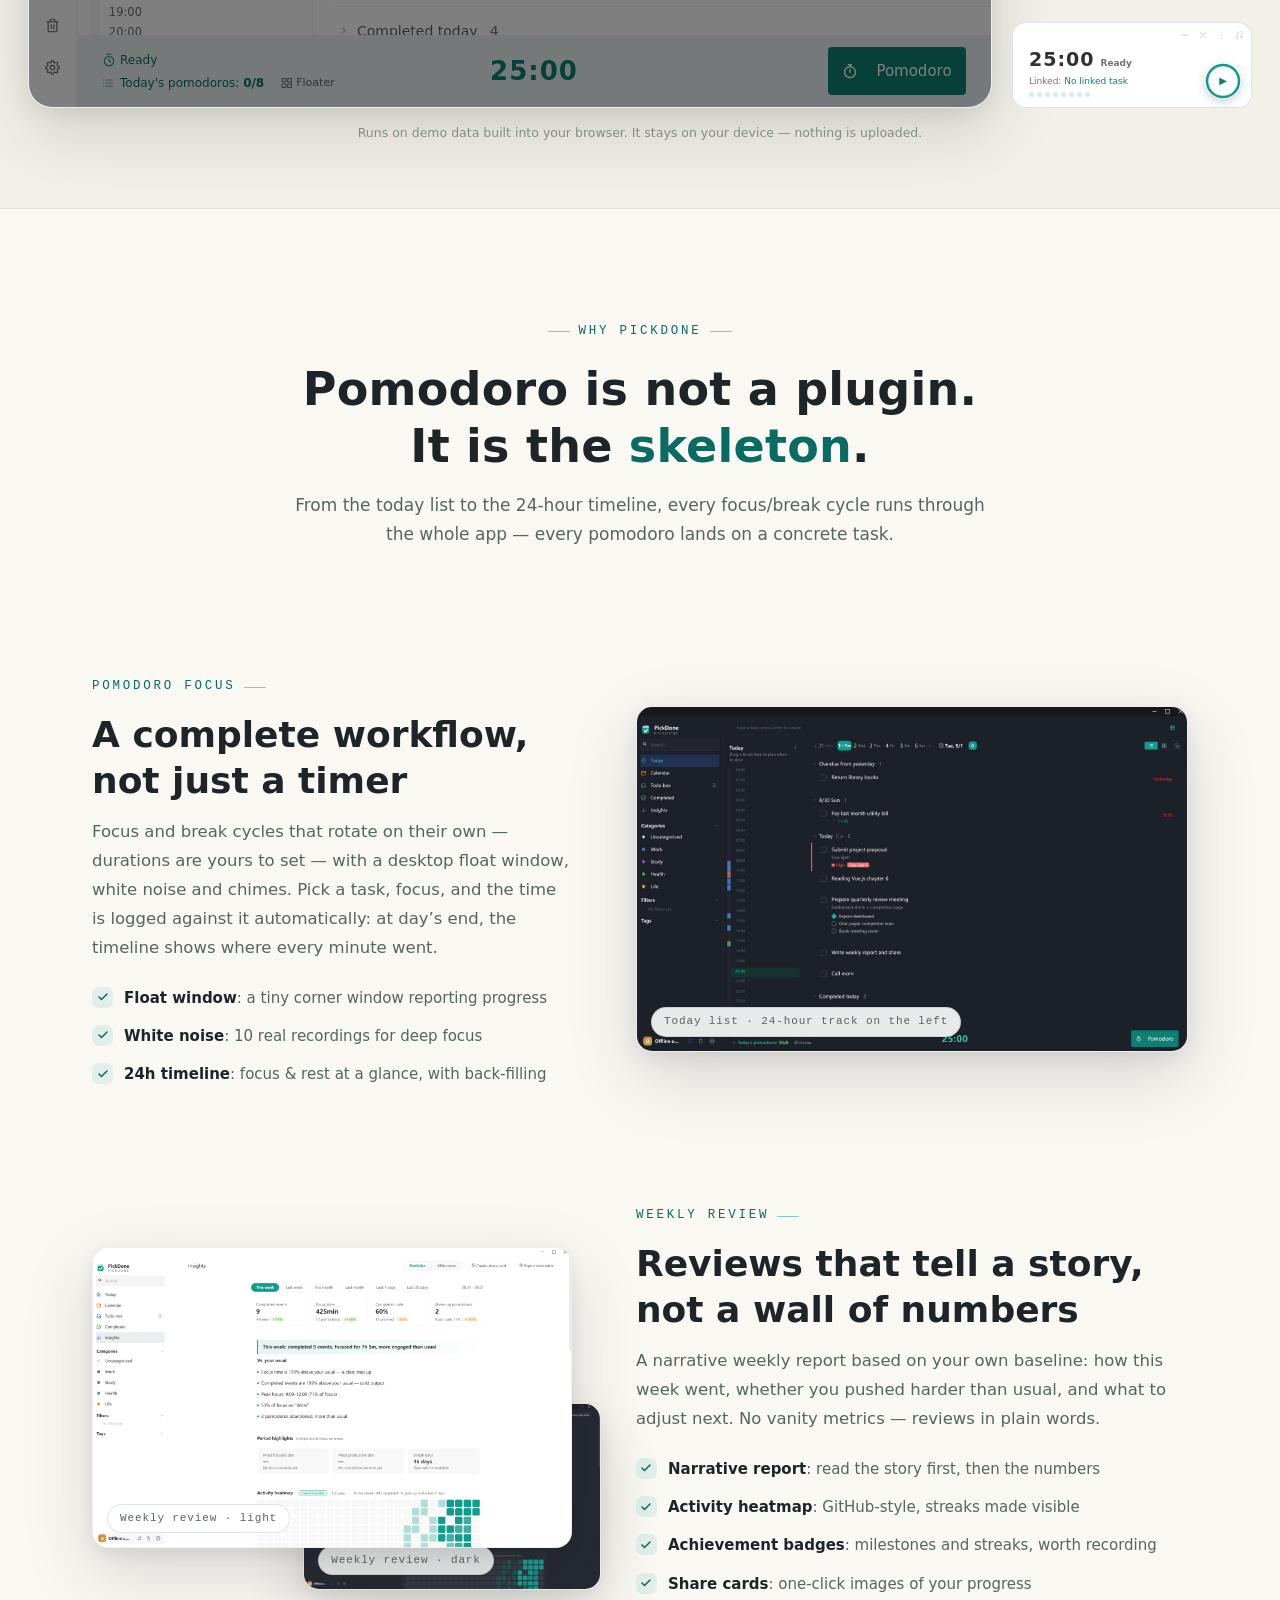
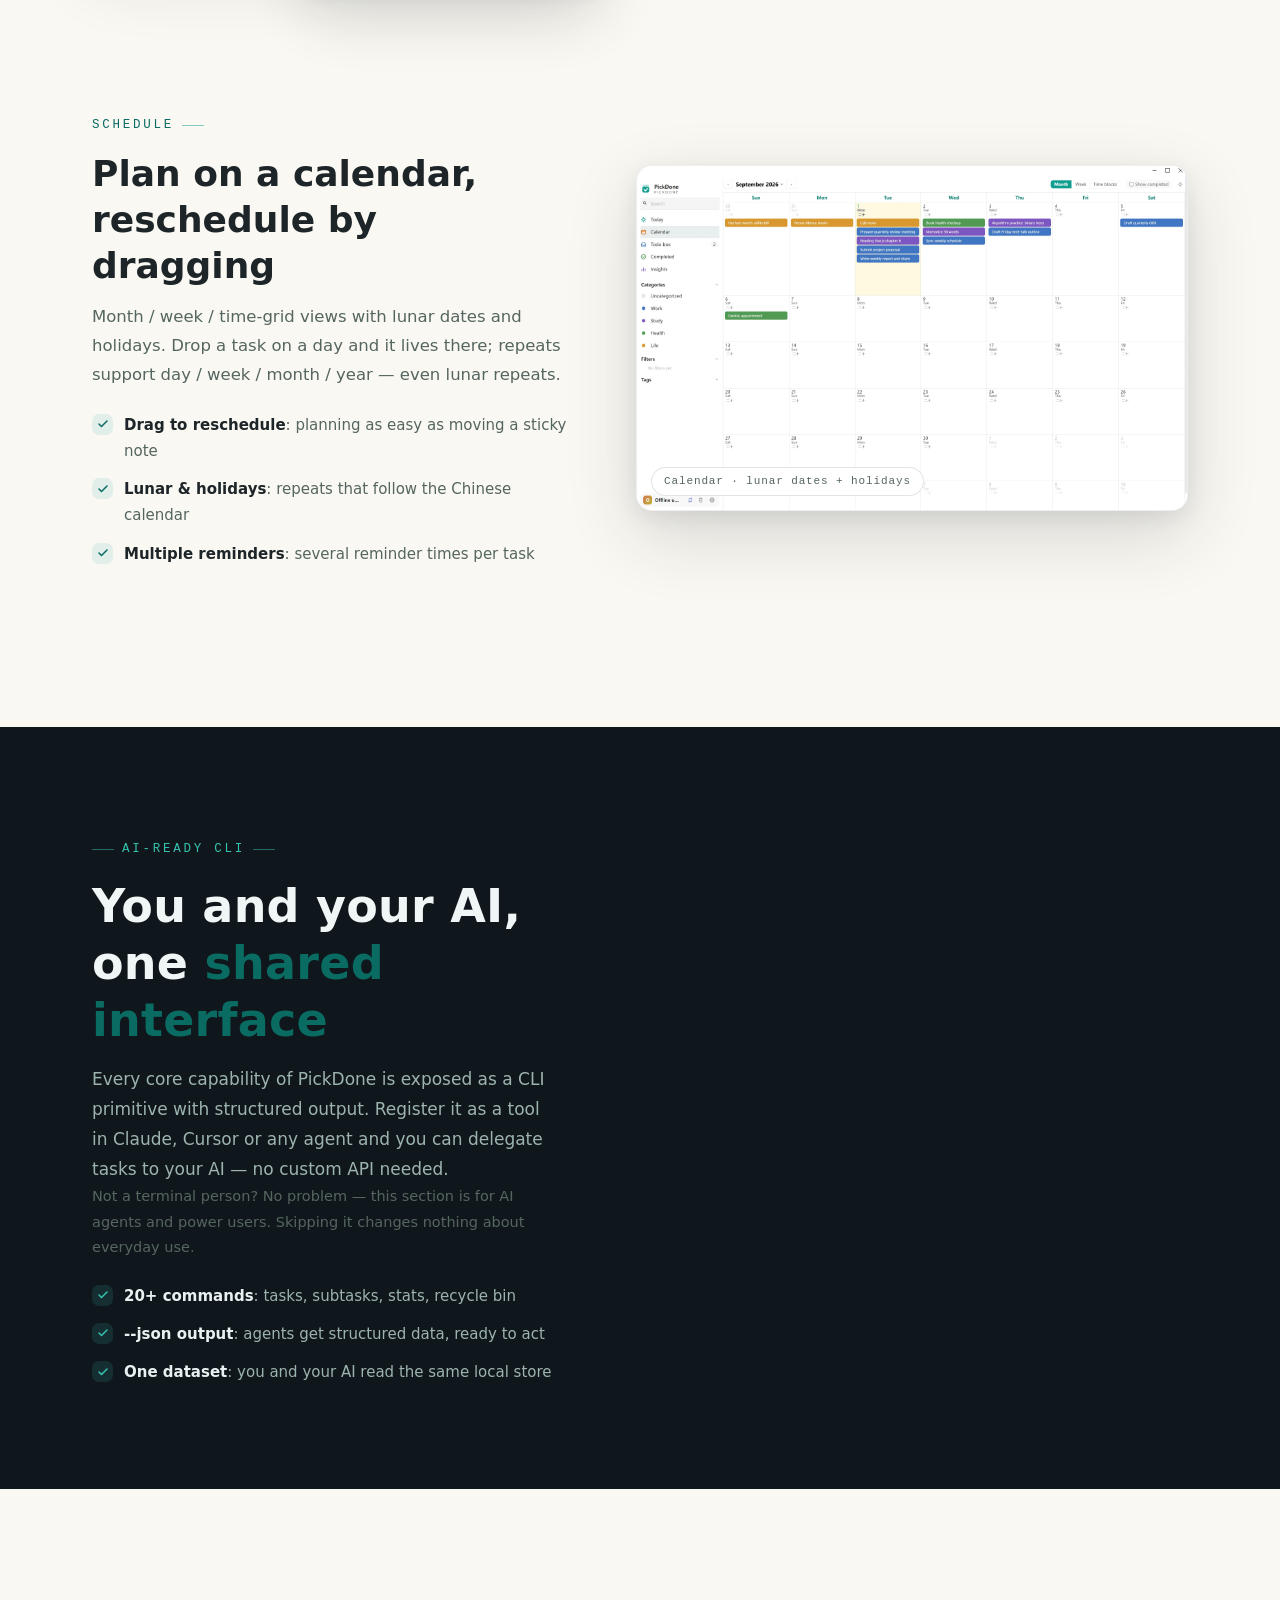
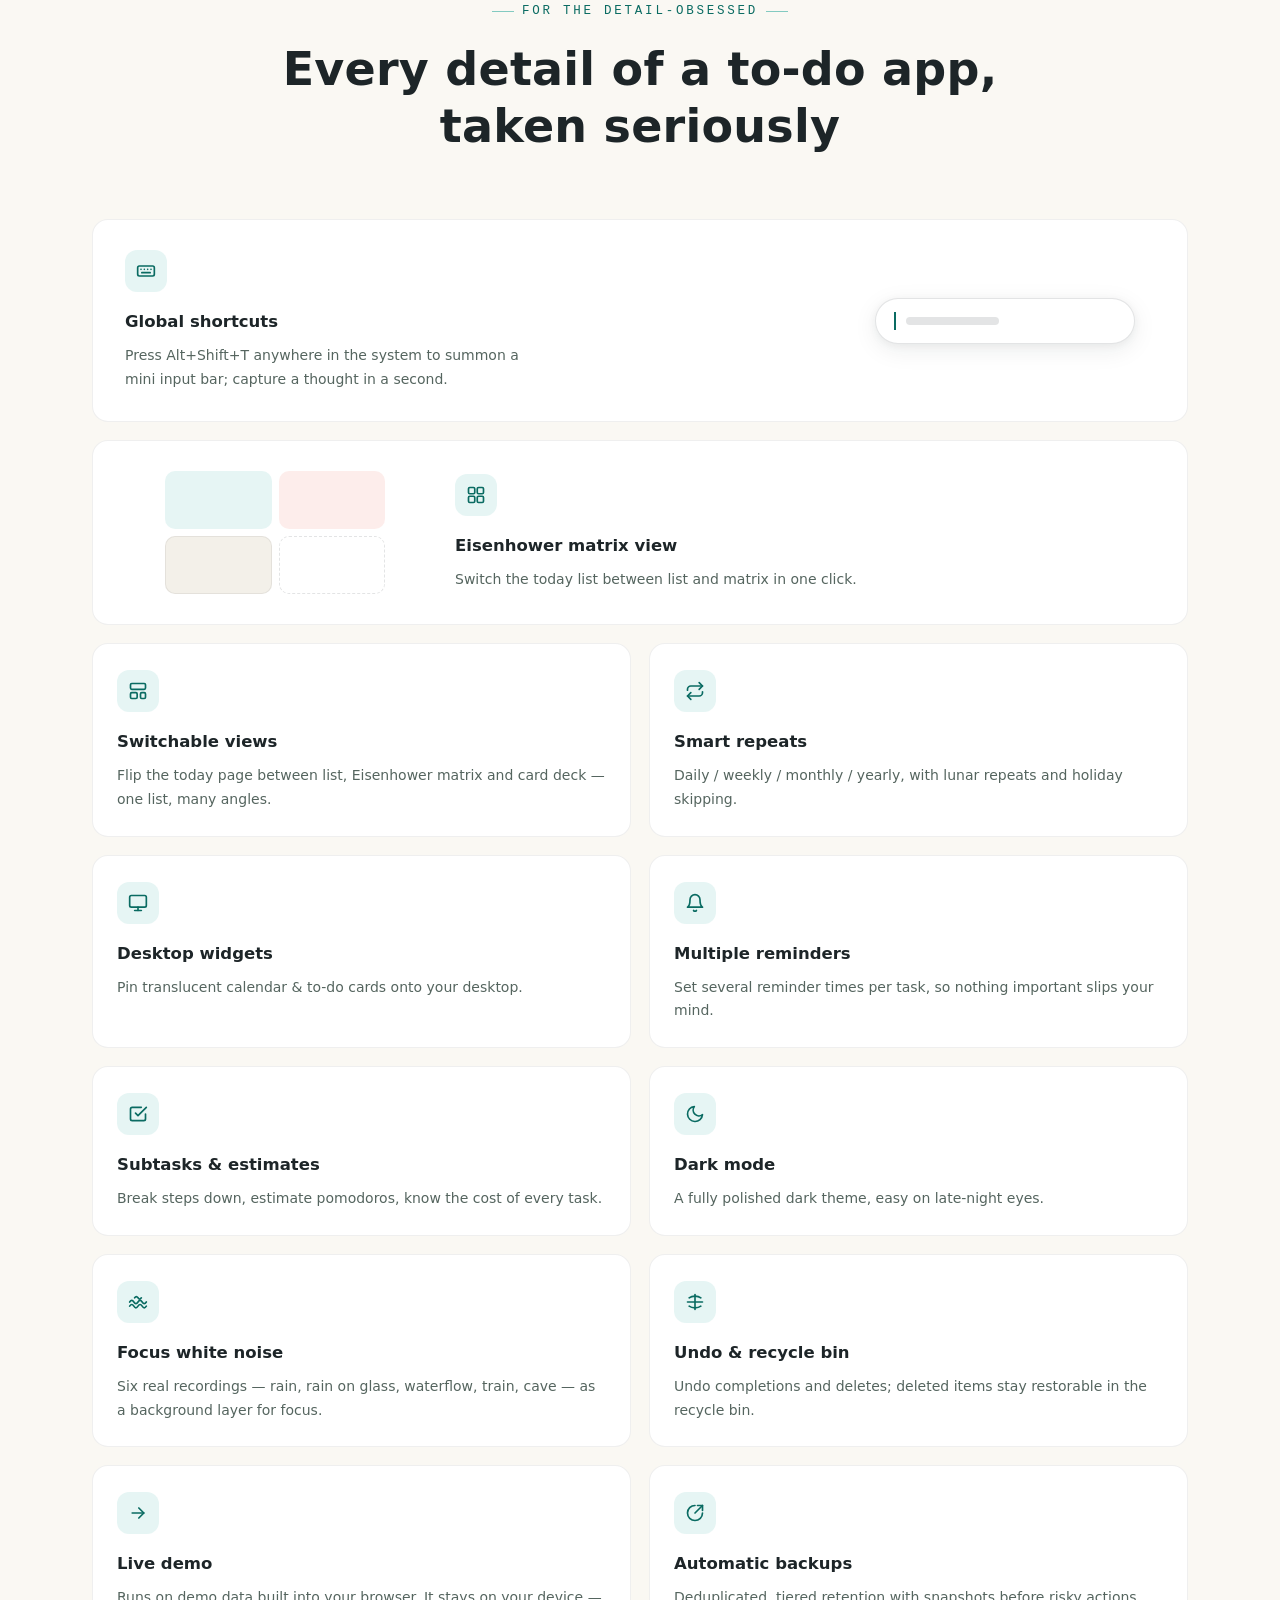
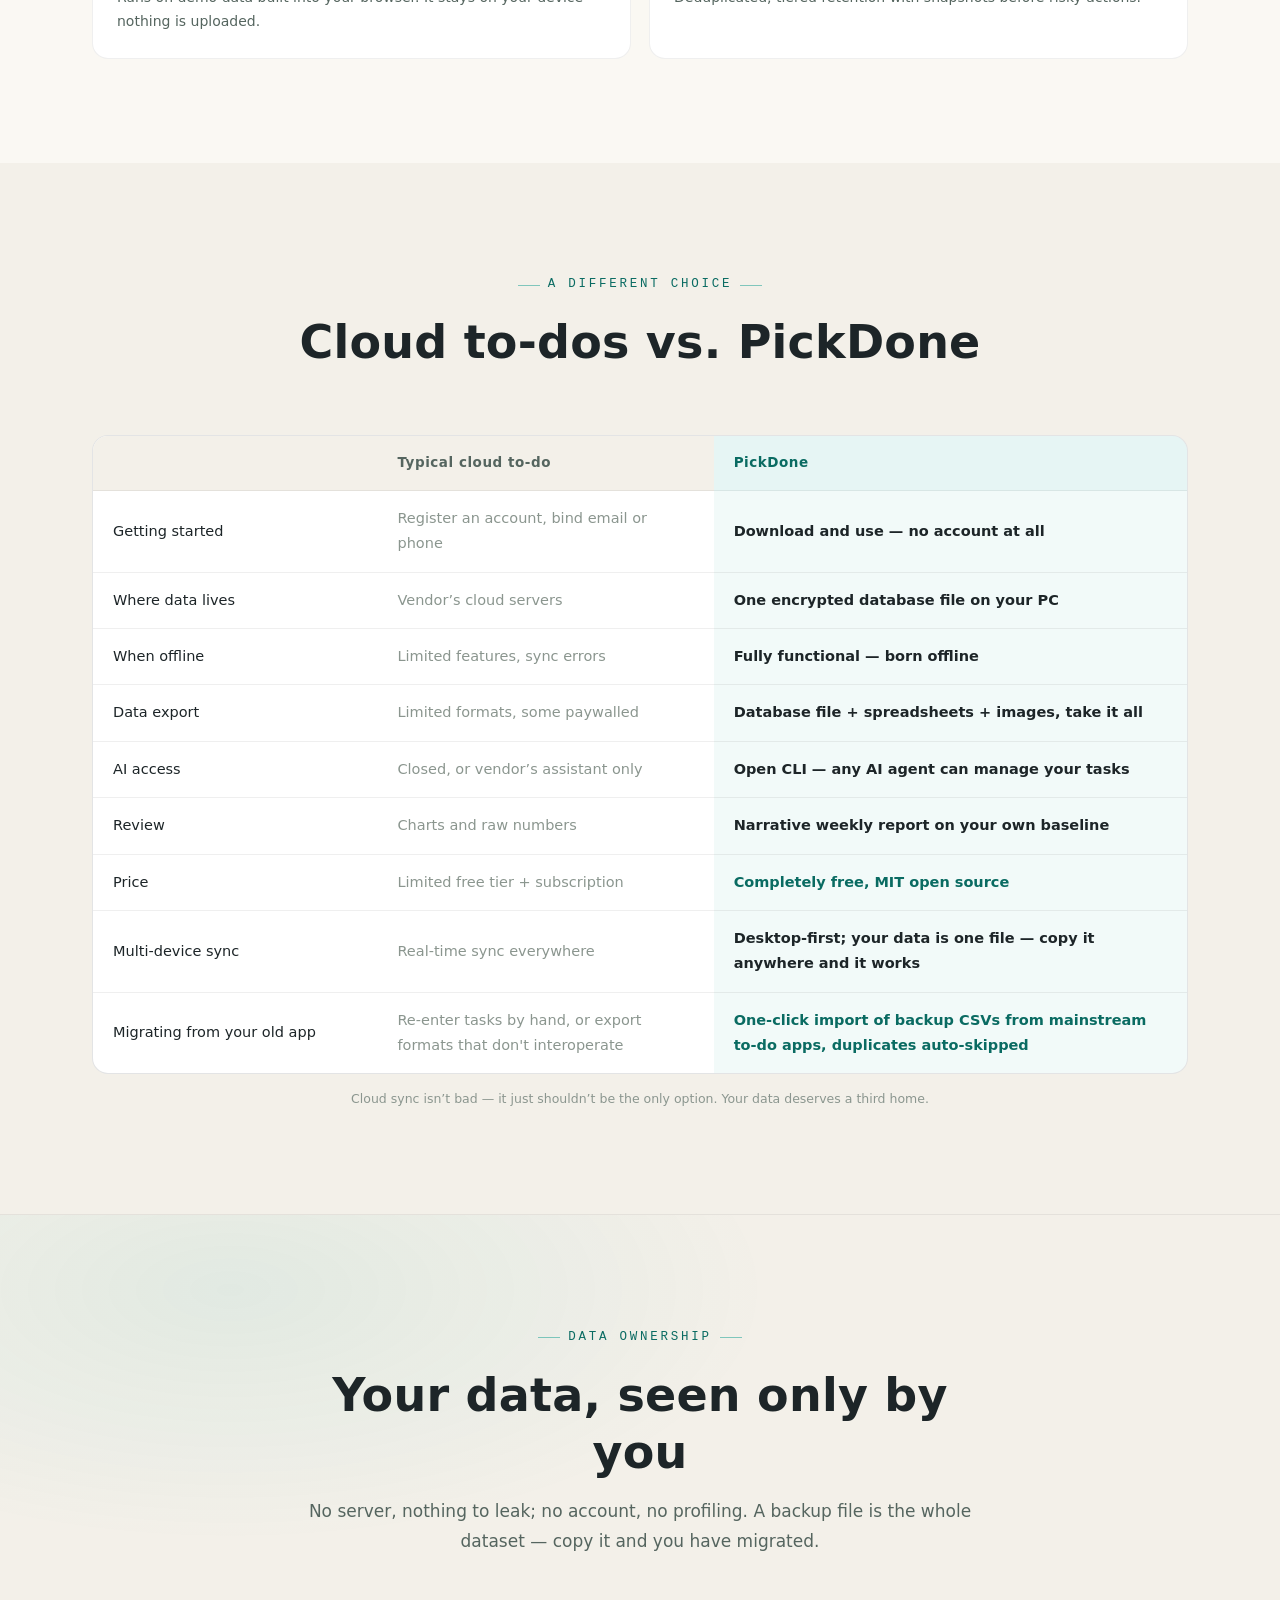
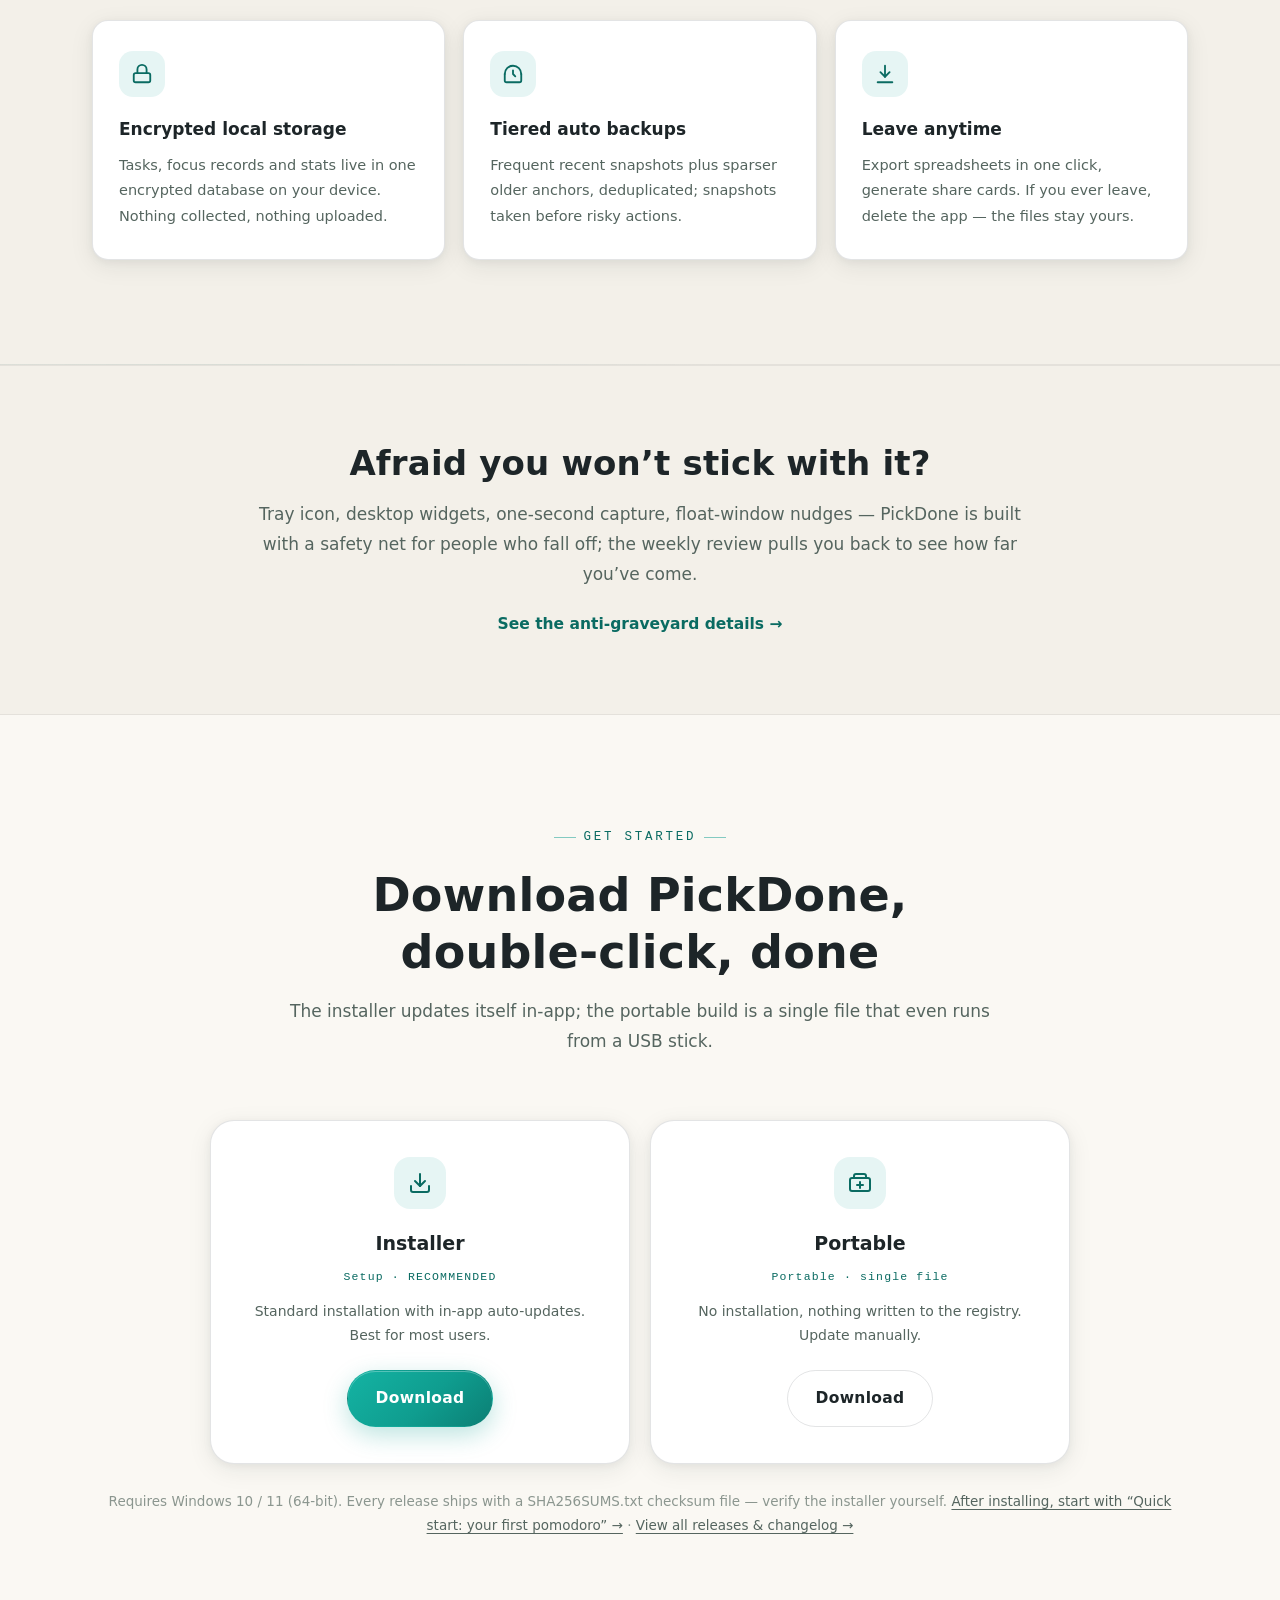
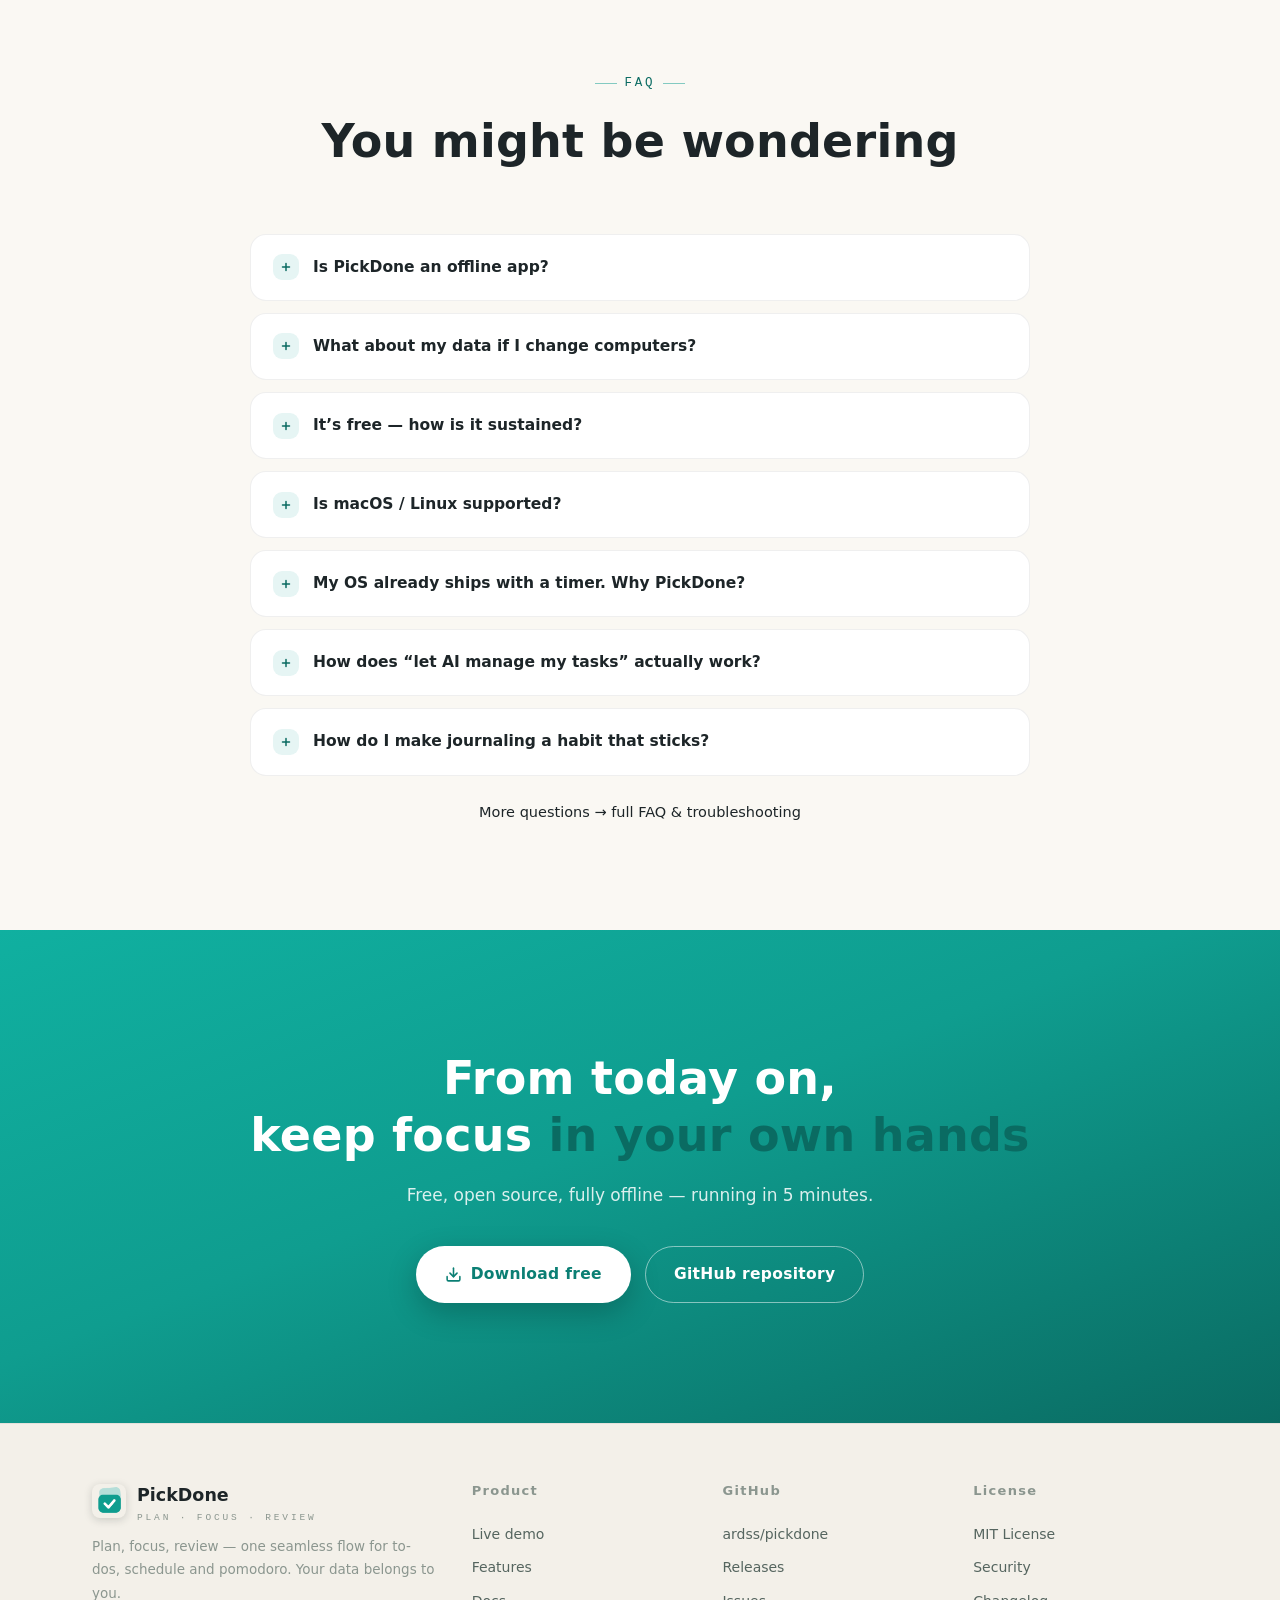
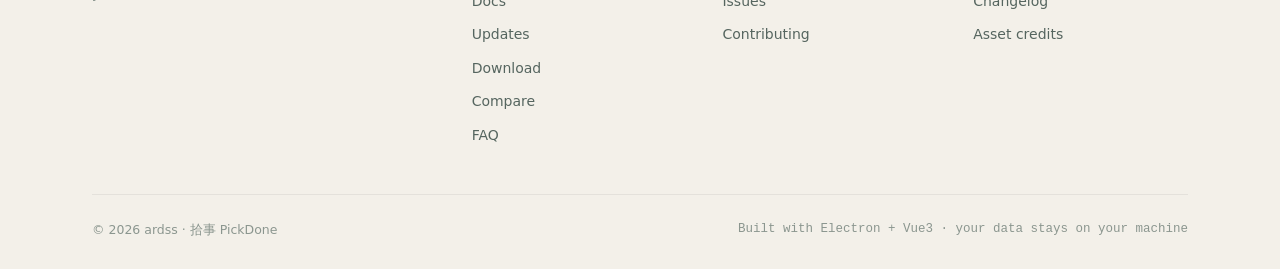
==== commit 62d23046: "feat(download): D0前下载钮灰态写上线日期——'2026 年 9 月 8 日 正式上线'(EN: Launching Sep 8 2026),href摘除+pointer-events" ====
--- a/index.html
+++ b/index.html
@@ -23,7 +23,7 @@
 <link rel="canonical" href="https://pickdone.app/">
 <meta name="theme-color" content="#0f9d8f">
 <link rel="icon" type="image/png" href="assets/img/logo-64.png">
-<link rel="stylesheet" href="assets/css/style.css?v=20260905e">
+<link rel="stylesheet" href="assets/css/style.css?v=20260905f">
 <script type="application/ld+json">{"@context": "https://schema.org", "@type": "SoftwareApplication", "name": "拾事 PickDone", "alternateName": "PickDone", "operatingSystem": "Windows 10, Windows 11", "applicationCategory": "ProductivityApplication", "description": "本地离线优先的待办 · 日程 · 番茄专注桌面应用。零账号、零联网，数据就是一个本机加密文件。MIT 开源，内置 AI CLI 可让 AI 代理直接管理任务。", "url": "https://pickdone.app/", "downloadUrl": "https://pickdone.app/", "softwareVersion": "0.1.0", "dateModified": "2026-09-04", "isAccessibleForFree": true, "license": "https://opensource.org/licenses/MIT", "offers": {"@type": "Offer", "price": "0", "priceCurrency": "USD"}, "author": {"@type": "Organization", "name": "PickDone", "url": "https://pickdone.app/"}, "featureList": "离线待办与日程、番茄专注与自动记账、统计复盘、本机加密存储、自动备份、AI CLI、双语言界面"}</script>
 <script type="application/ld+json">{"@context": "https://schema.org", "@type": "WebSite", "name": "拾事 PickDone", "url": "https://pickdone.app/", "inLanguage": "zh-CN"}</script>
   <script>if ('scrollRestoration' in history) history.scrollRestoration = 'manual'</script>
@@ -498,14 +498,14 @@
           <h4 data-i18n="dl.c1h">安装版</h4>
           <div class="d-tag">Setup · RECOMMENDED</div>
           <p data-i18n="dl.c1p">标准安装，支持应用内自动更新。适合大多数用户。</p>
-          <a class="btn btn-primary" href="https://github.com/ardss/pickdone/releases" target="_blank" rel="noopener" data-i18n="dl.go">前往下载</a>
+          <a class="btn btn-primary" data-d0 href="https://github.com/ardss/pickdone/releases" target="_blank" rel="noopener" data-i18n="dl.go">前往下载</a>
         </div>
         <div class="dl-card reveal d1">
           <span class="d-ic"><svg width="24" height="24" viewBox="0 0 24 24" fill="none" stroke="currentColor" stroke-width="2" stroke-linecap="round" stroke-linejoin="round" aria-hidden="true"><rect x="2" y="7" width="20" height="13" rx="2"/><path d="M6 7V5a2 2 0 0 1 2-2h8a2 2 0 0 1 2 2v2"/><path d="M12 11v6"/><path d="M9 14h6"/></svg></span>
           <h4 data-i18n="dl.c2h">便携版</h4>
           <div class="d-tag" data-i18n="dl.tag">Portable · 单文件</div>
           <p data-i18n="dl.c2p">免安装，不写注册表，放在哪都能跑，更新需手动下载。</p>
-          <a class="btn btn-ghost" href="https://github.com/ardss/pickdone/releases" target="_blank" rel="noopener" data-i18n="dl.go2">前往下载</a>
+          <a class="btn btn-ghost" data-d0 href="https://github.com/ardss/pickdone/releases" target="_blank" rel="noopener" data-i18n="dl.go2">前往下载</a>
         </div>
       </div>
       <p class="dl-sys">
@@ -618,6 +618,6 @@
   </div>
 </footer>
 
-<script src="assets/js/main.js?v=20260905e"></script>
+<script src="assets/js/main.js?v=20260905f"></script>
 </body>
 </html>
--- a/assets/css/style.css
+++ b/assets/css/style.css
@@ -86,6 +86,8 @@
 .btn-primary:hover { transform: translateY(-2px); box-shadow: 0 14px 34px rgba(15, 157, 143, 0.38), inset 0 1px 0 rgba(255,255,255,0.28); }
 .btn-ghost { border-color: var(--line); color: var(--ink); background: transparent; }
 .btn-ghost:hover { border-color: var(--brand); color: var(--brand-ink); background: var(--brand-soft); transform: translateY(-2px); }
+/* 上线前灰态(D0 状态机切换):不可点,仅展示上线日期 */
+.btn--soon, .btn-primary.btn--soon, .btn-ghost.btn--soon { background: var(--line-2); color: var(--text-3); border-color: transparent; box-shadow: none; pointer-events: none; cursor: default; transform: none; }
 .btn-sm { padding: 9px 20px; font-size: 14px; }
 
 /* ---------- 导航 ---------- */
@@ -243,7 +245,8 @@
 .demo-frame { border: 1px solid var(--line-2); border-radius: var(--radius-l); overflow: hidden; box-shadow: var(--shadow-float); background: #fff; }
 .demo-frame iframe { display: block; width: 100%; height: min(78vh, 720px); border: 0; }
 .demo-note { margin-top: 14px; text-align: center; font-size: 12.5px; color: var(--text-3); }
-.demo-stage { display: flex; gap: 20px; align-items: stretch; height: min(64vh, 620px); }
+/* 演示窗比例对齐真实应用窗:舞台限宽1240(演示框≈980)+高度min(74vh,660px)≈1.5:1,避免全宽拉扁压瘪侧边栏 */
+.demo-stage { display: flex; gap: 20px; align-items: stretch; height: min(74vh, 660px); max-width: 1240px; margin-inline: auto; }
 .demo-frame { flex: 1; min-width: 0; }
 .demo-frame iframe { height: 100%; }
 .float-col { flex: 0 0 240px; width: 240px; display: flex; flex-direction: column; justify-content: flex-end; }
